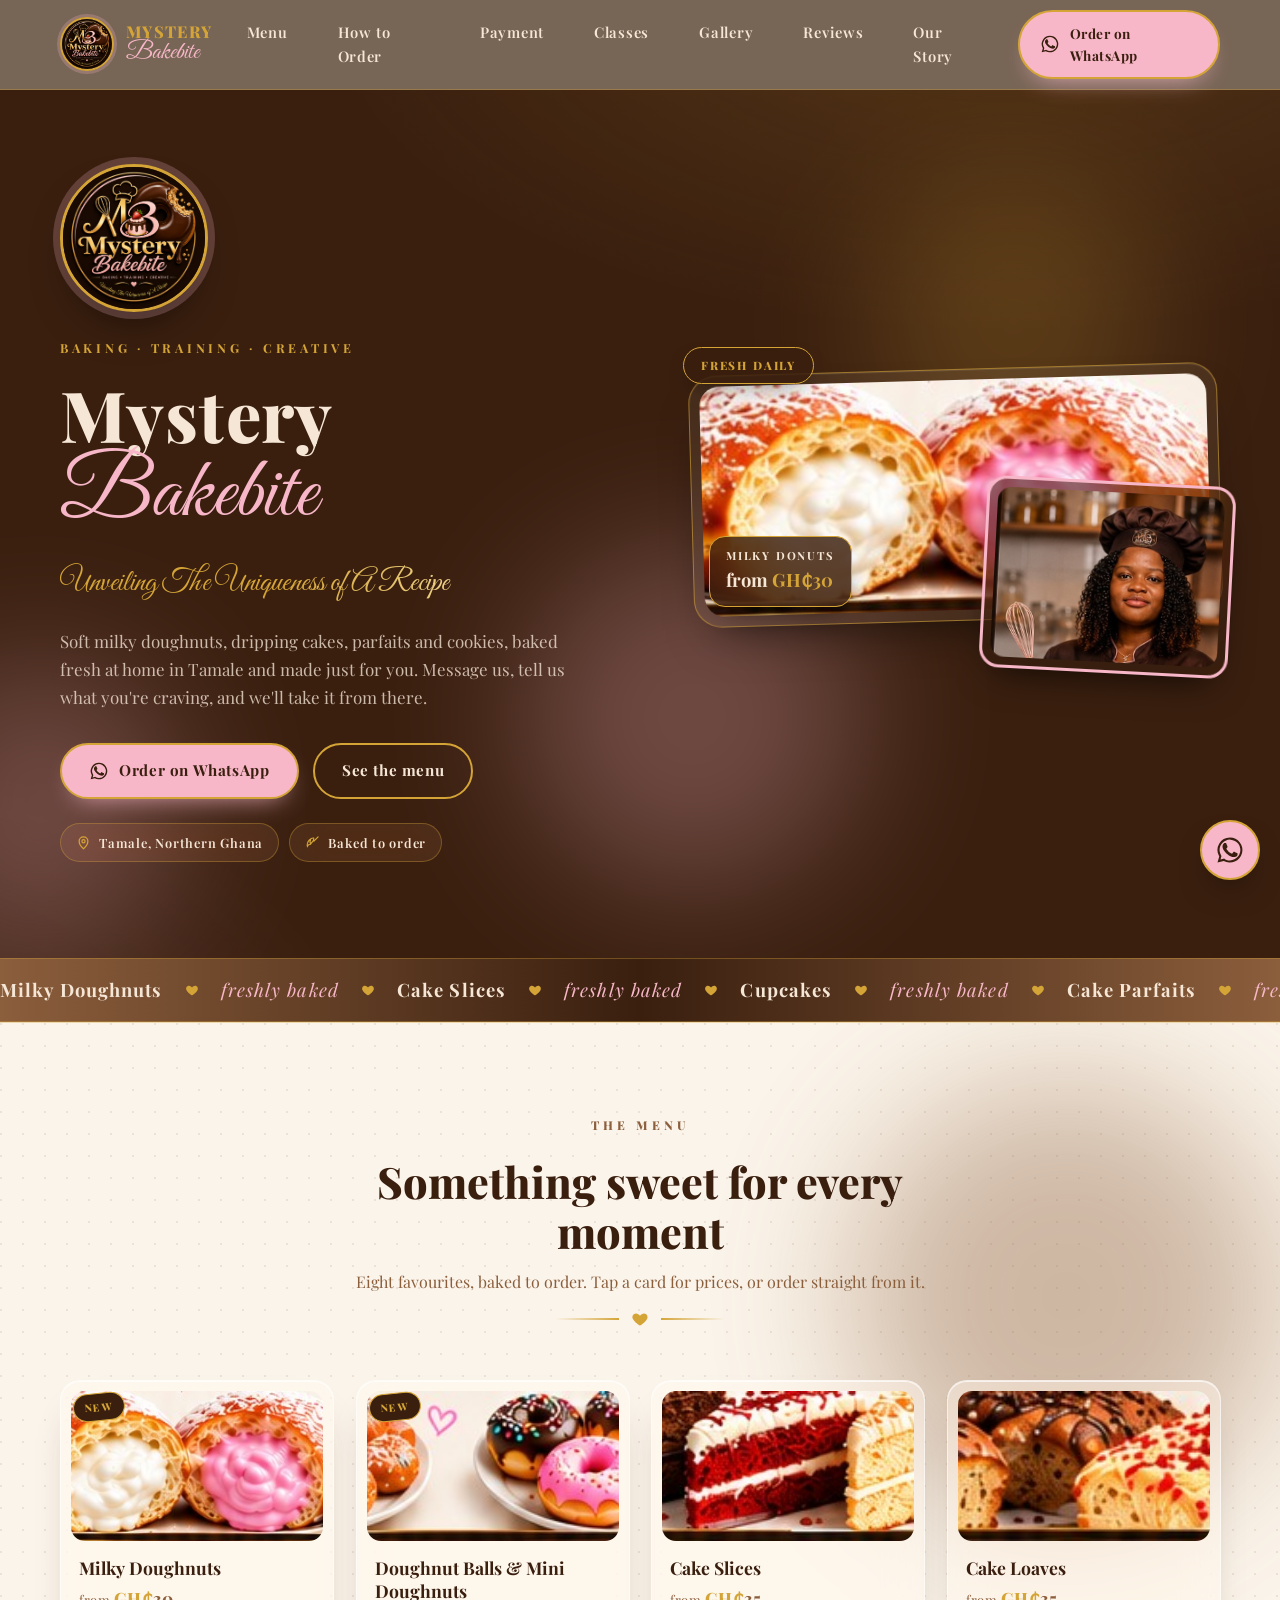
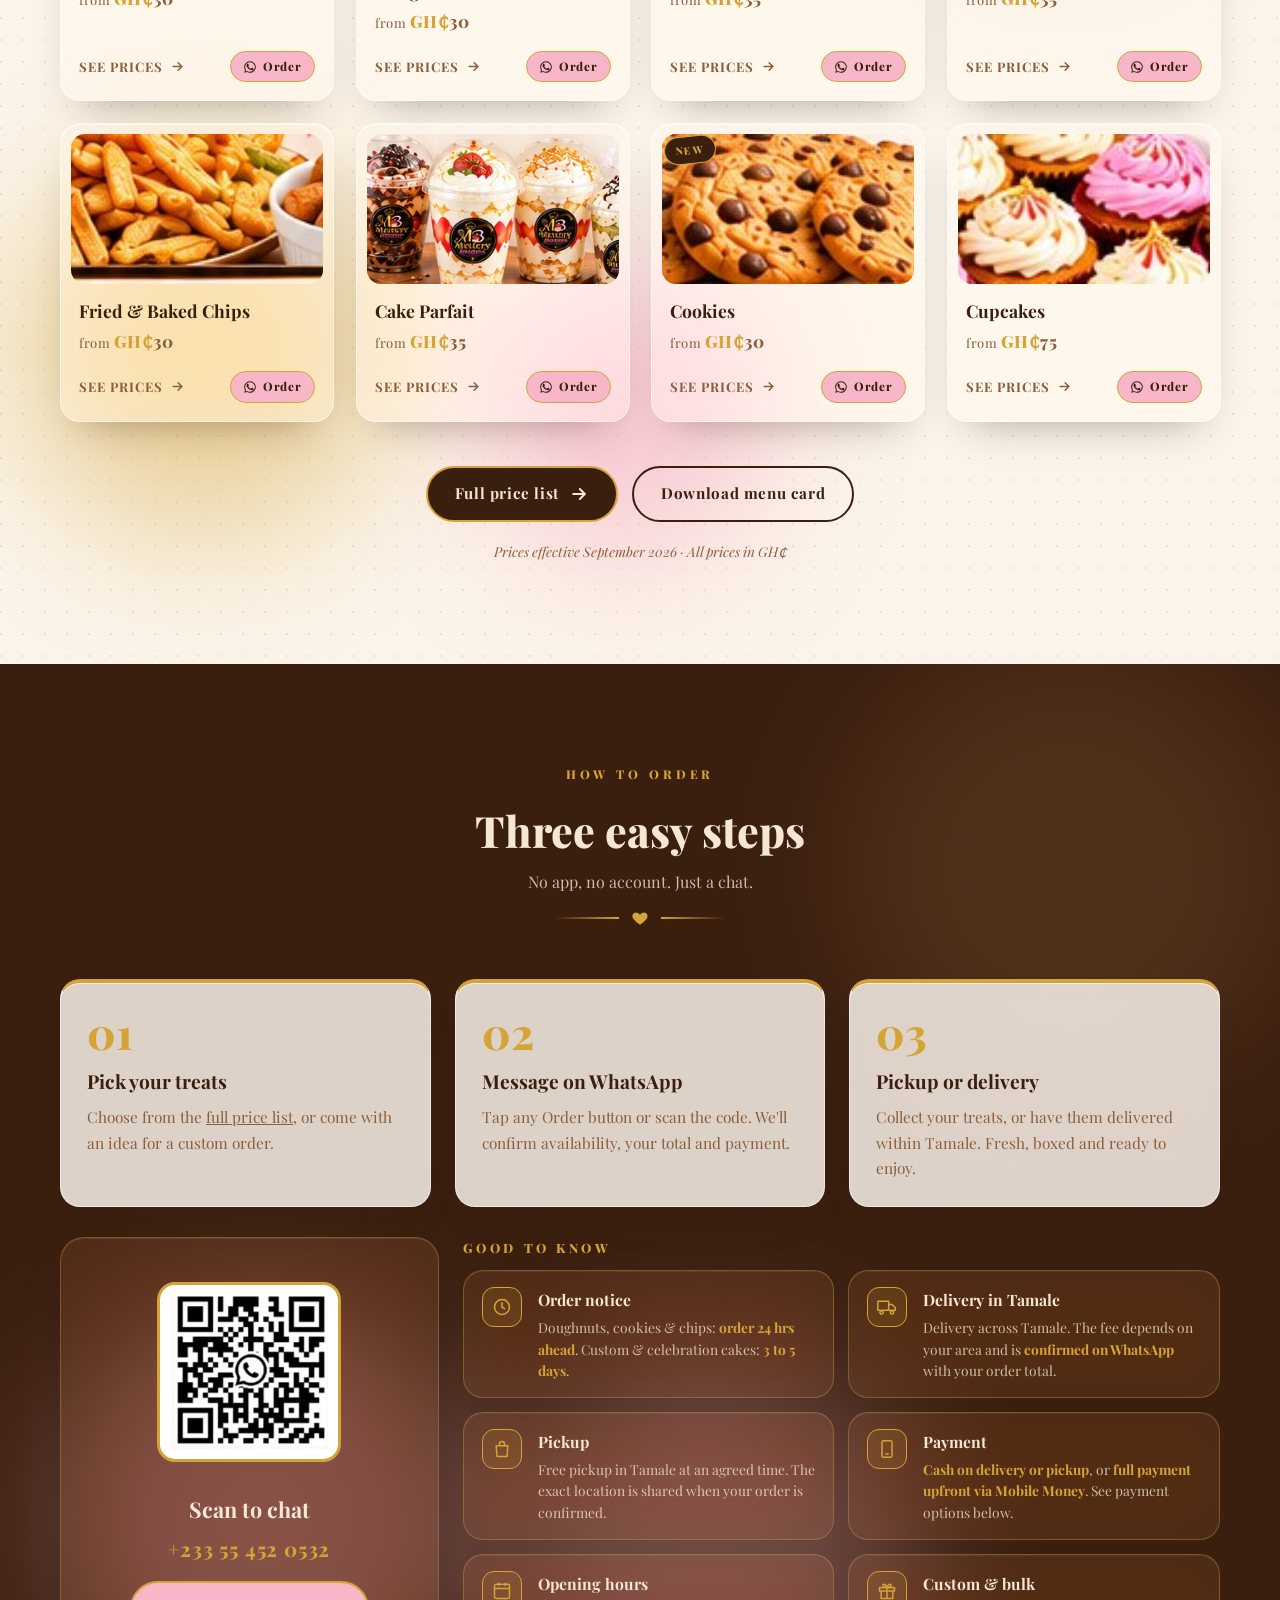
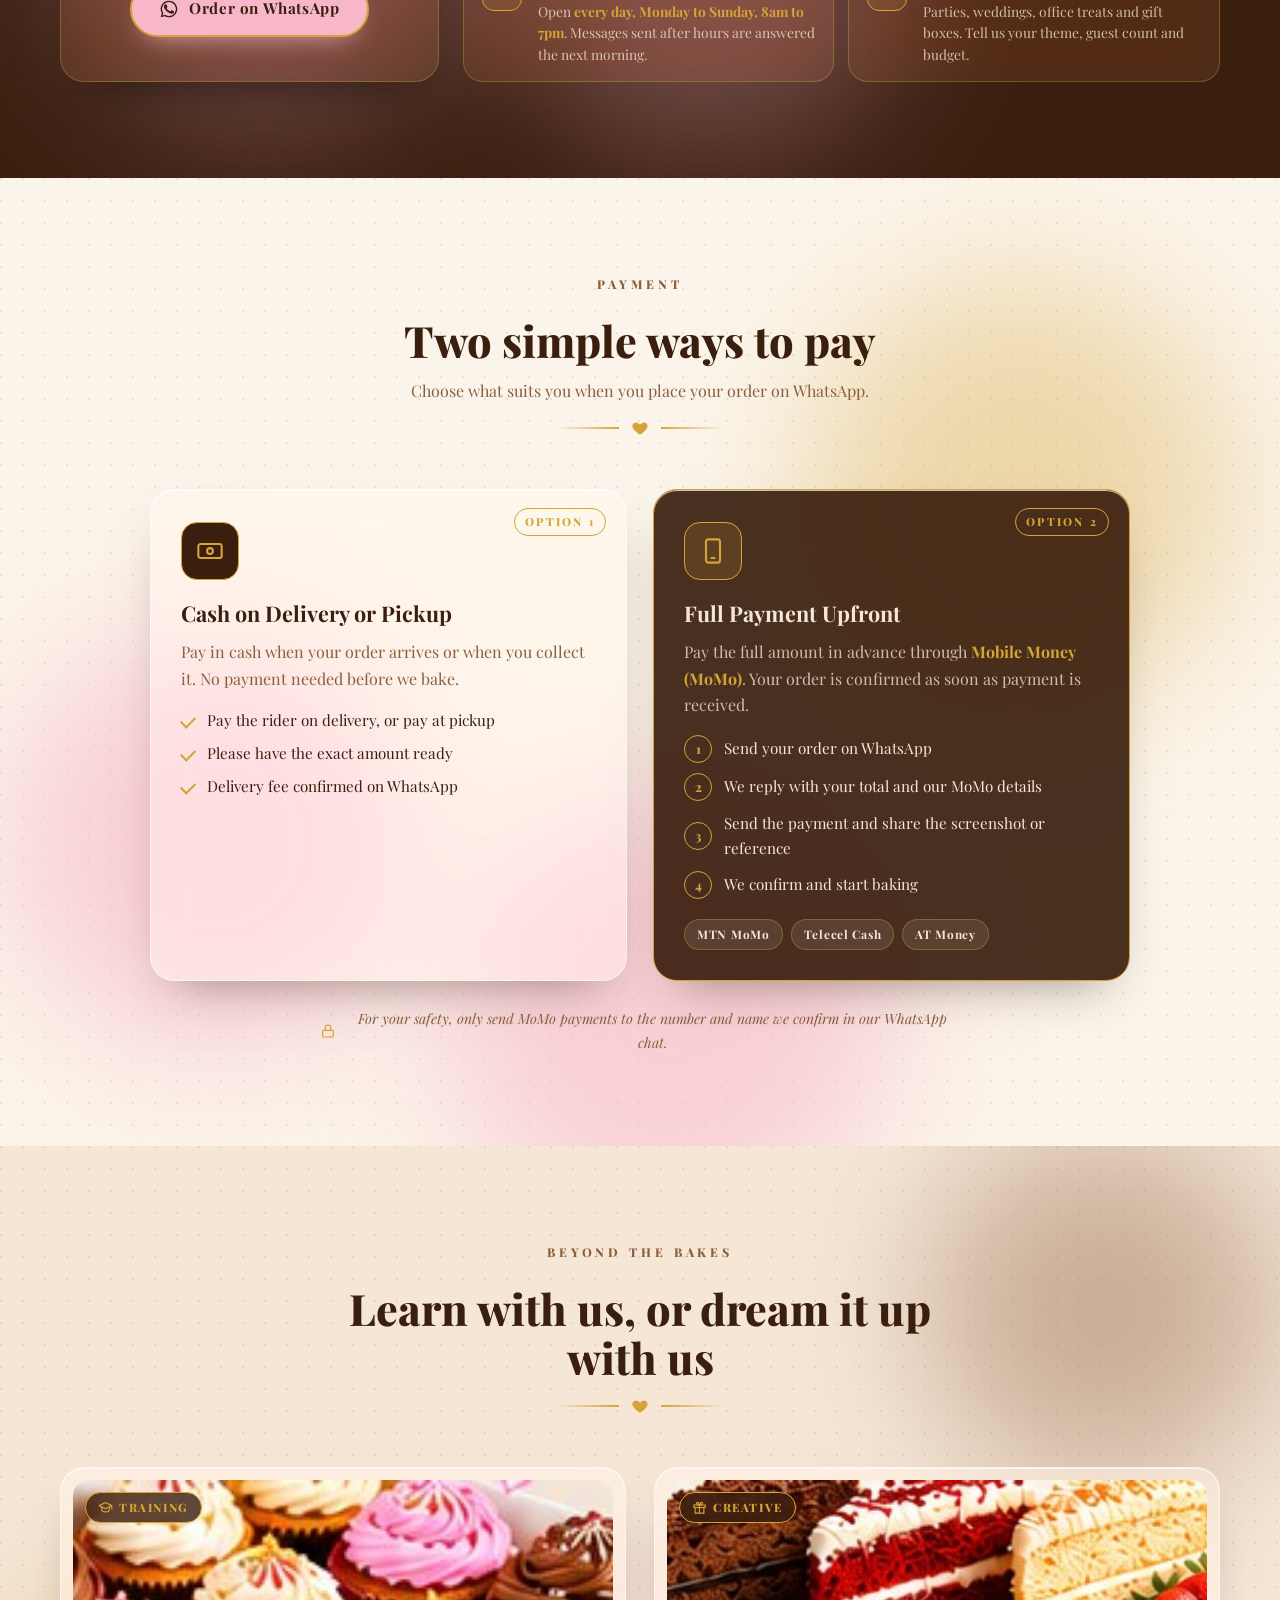
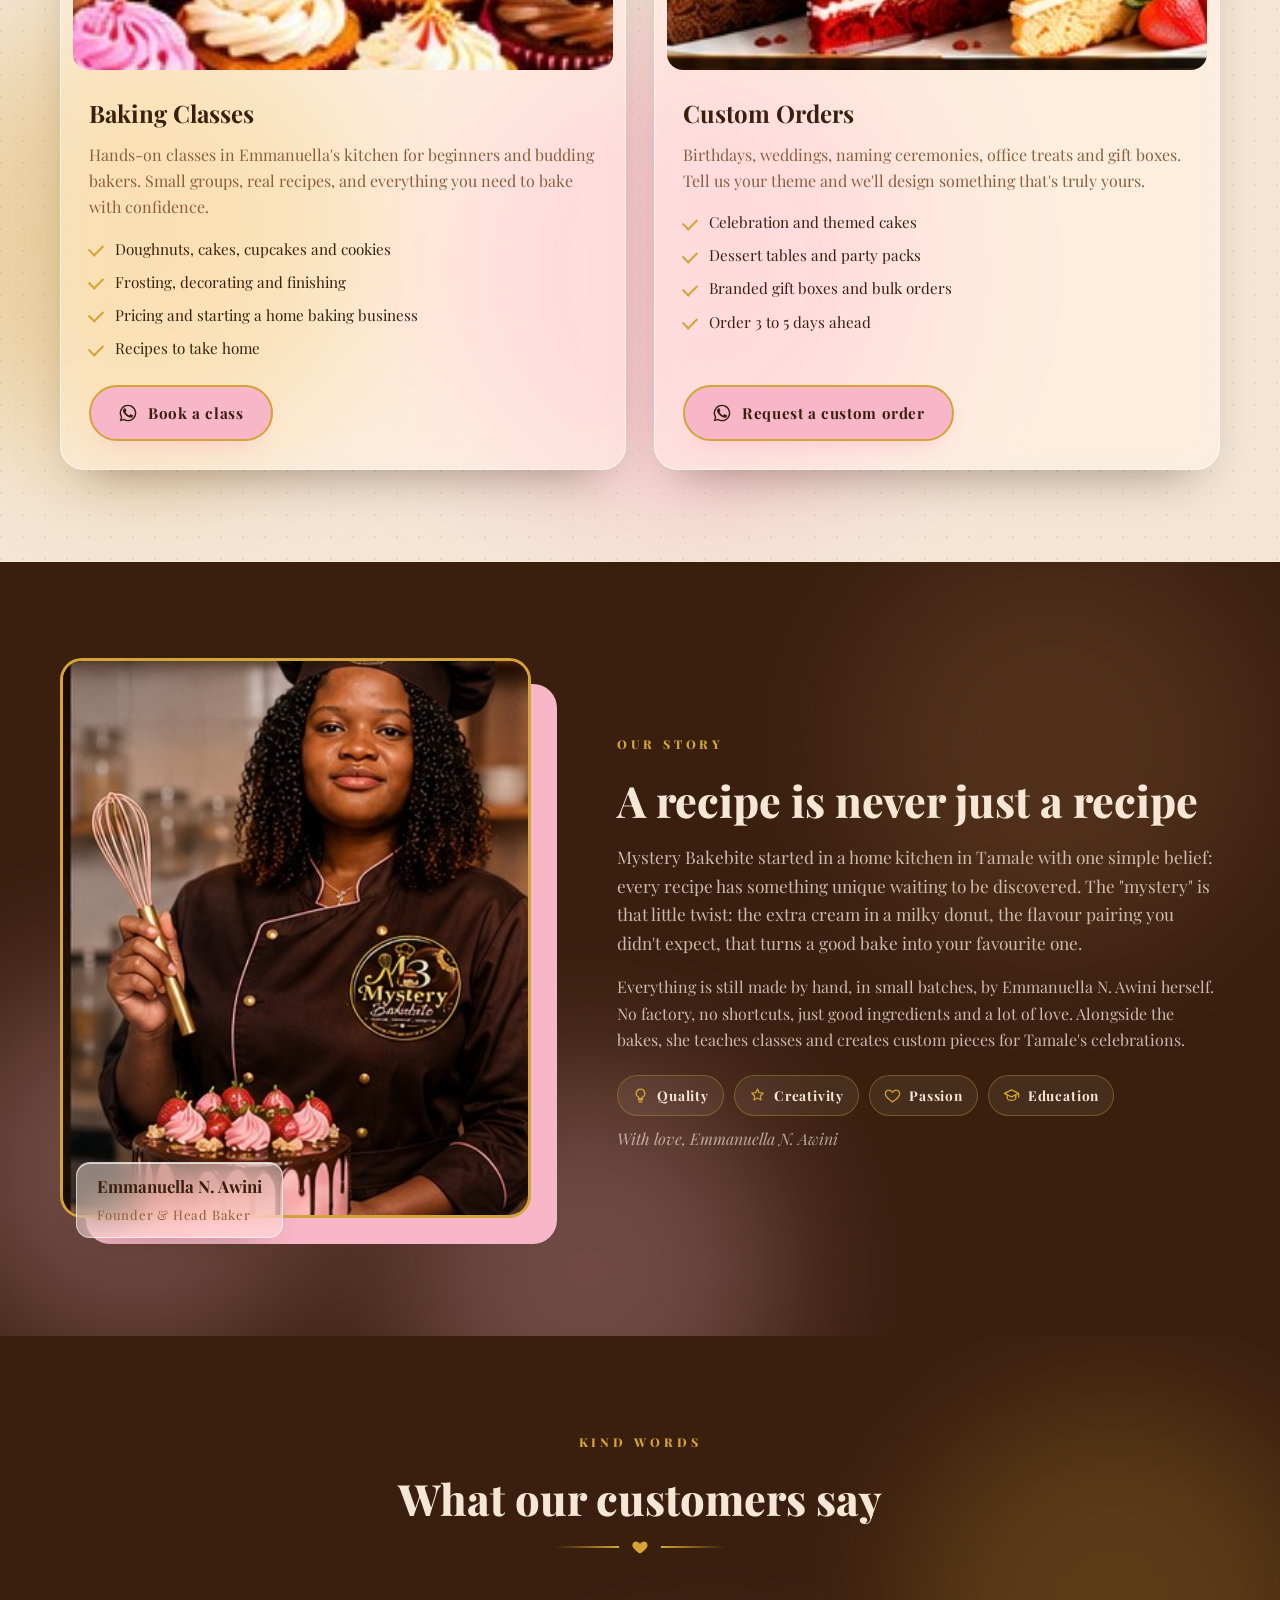
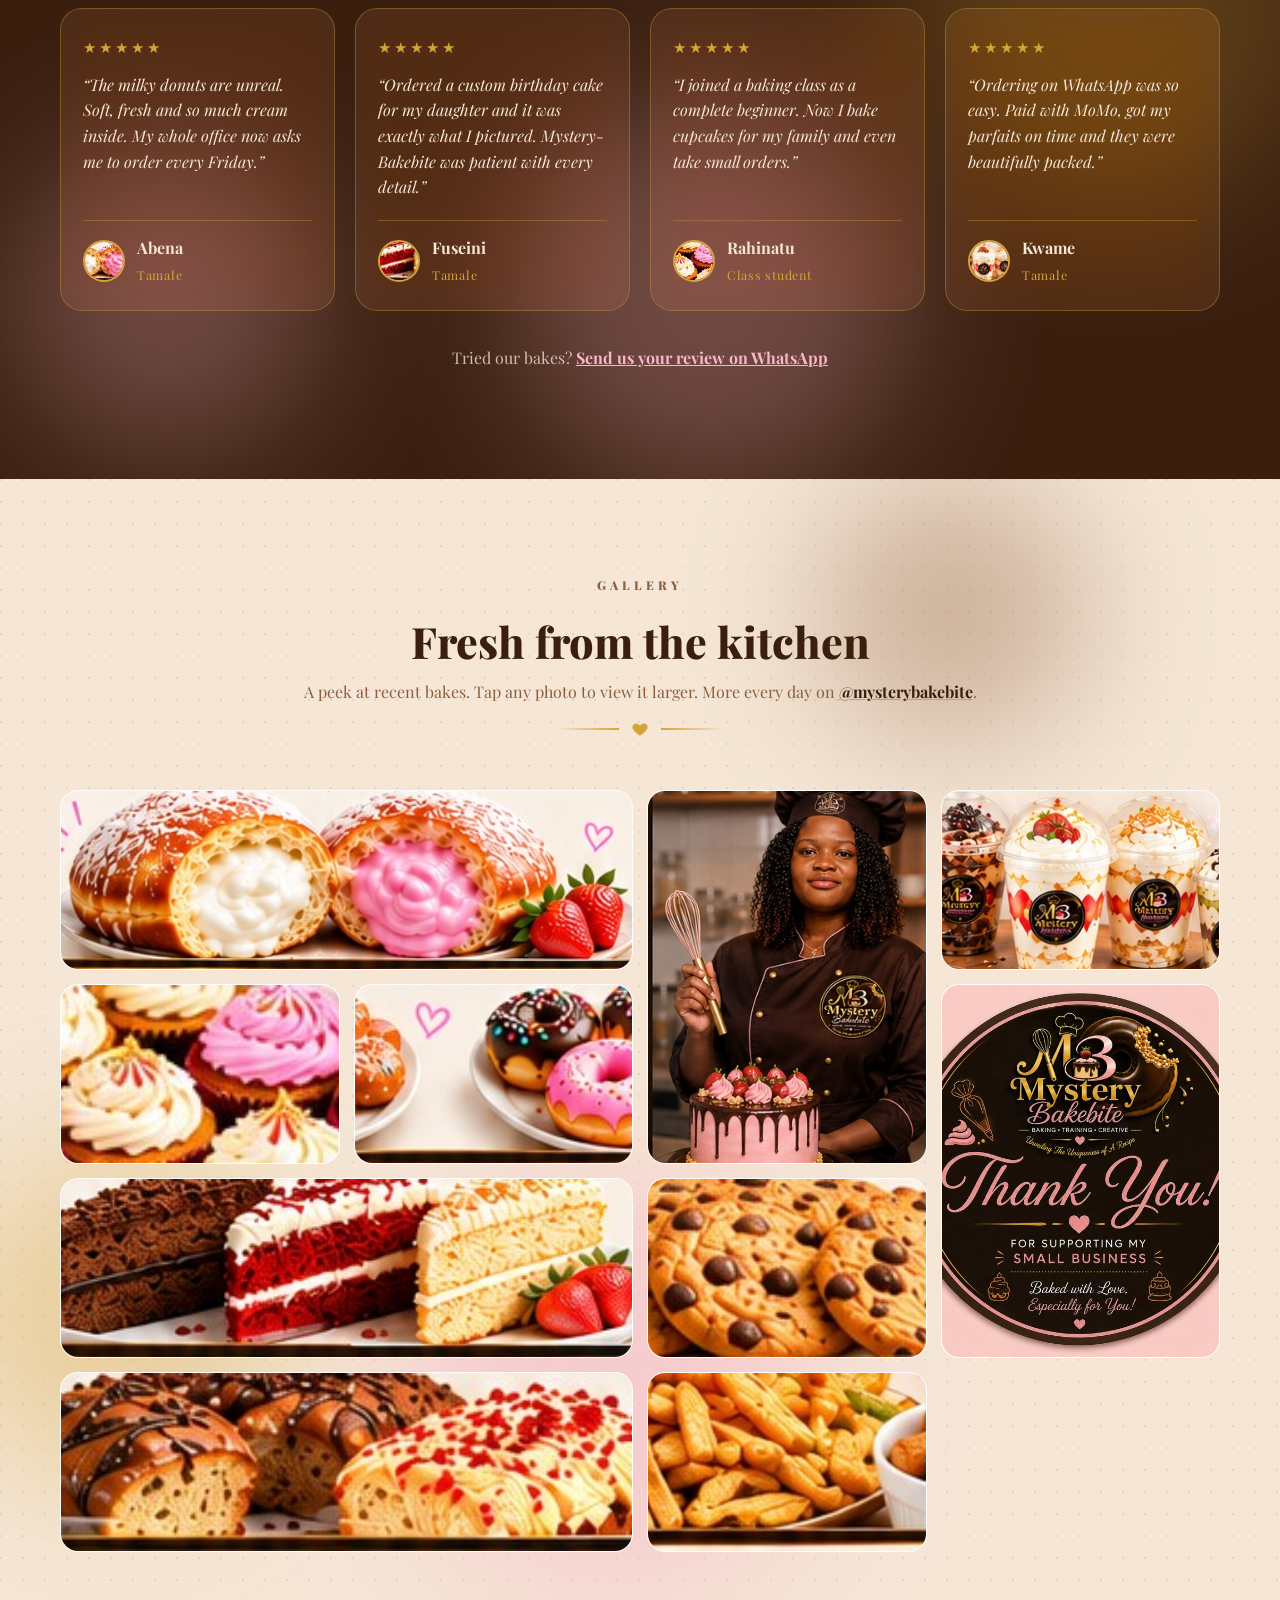
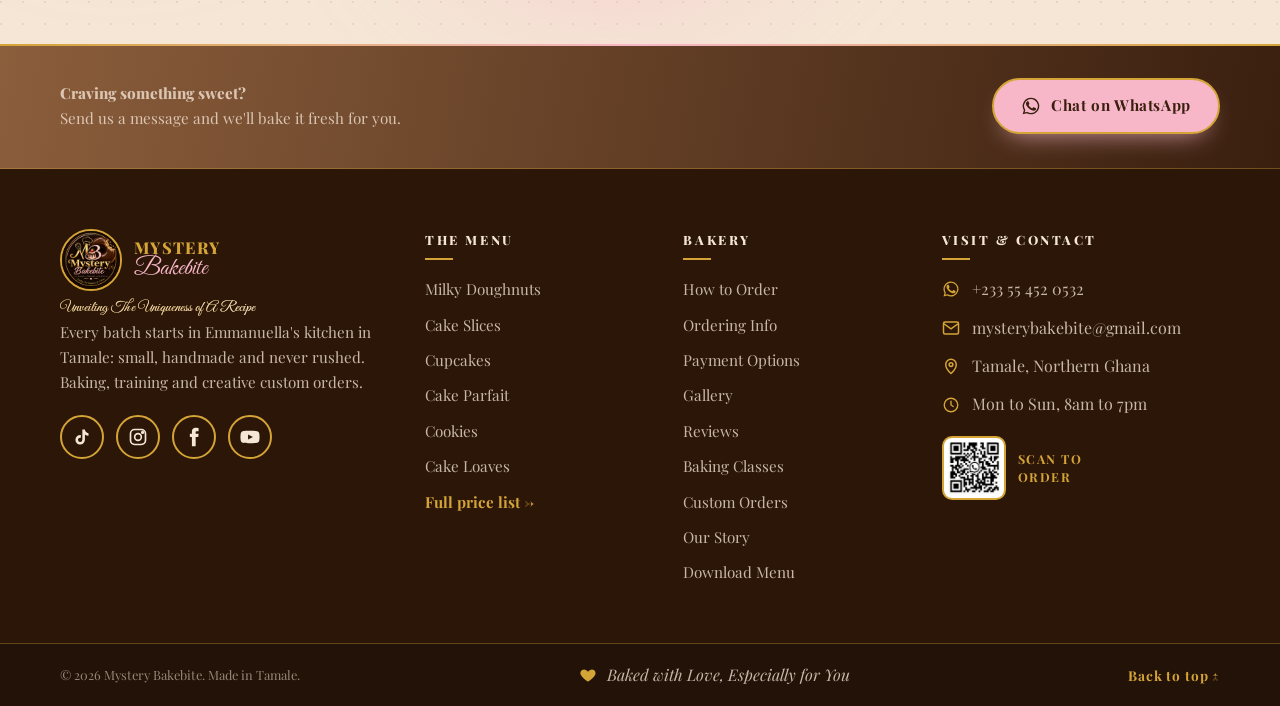
==== index.html @ d77b8997 "Add files via upload" ====
<!doctype html>
<html lang="en">
  <head>
    <meta charset="utf-8" />
    <meta name="viewport" content="width=device-width,initial-scale=1" />
    <title>Mystery Bakebite | Home Bakery in Tamale, Northern Ghana</title>
    <meta
      name="description"
      content="Milky doughnuts, cakes, cupcakes, cookies, baking classes and custom orders from Mystery Bakebite in Tamale. Order on WhatsApp."
    />
    <link rel="icon" href="assets/logo.jpg" />
    <link rel="preconnect" href="https://fonts.googleapis.com" />
    <link rel="preconnect" href="https://fonts.gstatic.com" crossorigin />
    <link
      href="https://fonts.googleapis.com/css2?family=Great+Vibes&family=Playfair+Display:ital,wght@0,400;0,600;0,700;0,800;1,400&display=swap"
      rel="stylesheet"
    />
    <link rel="stylesheet" href="css/style.css" />
  </head>
  <body id="top">
    <header class="site-header">
      <div class="wrap header-inner">
        <a class="brand" href="index.html"
          ><img
            class="brand-logo"
            src="assets/logo.jpg"
            alt="Mystery Bakebite logo"
          /><span class="brand-name"
            ><span class="brand-mystery">Mystery</span
            ><span class="brand-bakebite">Bakebite</span></span
          ></a
        >
        <nav class="main-nav" aria-label="Main">
          <a href="index.html#menu">Menu</a
          ><a href="index.html#order">How to Order</a
          ><a href="index.html#payment">Payment</a
          ><a href="index.html#classes">Classes</a
          ><a href="index.html#gallery">Gallery</a
          ><a href="index.html#reviews">Reviews</a
          ><a href="index.html#story">Our Story</a>
        </nav>
        <a
          class="btn btn-wa header-wa"
          href="https://wa.me/233554520532?text=Hello%20Mystery%20Bakebite%21%20I%27d%20like%20to%20place%20an%20order%20%F0%9F%8D%A9"
          target="_blank"
          rel="noopener"
          ><svg viewBox="0 0 24 24" fill="currentColor">
            <path
              d="M17.5 14.4c-.3-.1-1.8-.9-2-1-.3-.1-.5-.1-.7.1-.2.3-.8 1-.9 1.2-.2.2-.3.2-.6.1-.3-.1-1.3-.5-2.4-1.5-.9-.8-1.5-1.8-1.7-2.1-.2-.3 0-.5.1-.6l.4-.5c.1-.2.2-.3.3-.5.1-.2 0-.4 0-.5l-.9-2.2c-.2-.6-.5-.5-.7-.5h-.6c-.2 0-.5.1-.8.4-.3.3-1 1-1 2.5s1.1 2.9 1.2 3.1c.1.2 2.1 3.2 5.1 4.5.7.3 1.3.5 1.7.6.7.2 1.4.2 1.9.1.6-.1 1.8-.7 2-1.4.2-.7.2-1.3.2-1.4-.1-.2-.3-.3-.6-.4zM12 2a10 10 0 0 0-8.6 15.1L2 22l5-1.3A10 10 0 1 0 12 2zm0 18.3c-1.5 0-3-.4-4.3-1.2l-.3-.2-3 .8.8-2.9-.2-.3A8.3 8.3 0 1 1 12 20.3z"
            /></svg
          ><span class="wa-label">Order on WhatsApp</span></a
        >
        <button class="nav-toggle" aria-label="Menu" aria-expanded="false">
          <span></span><span></span><span></span>
        </button>
      </div>
    </header>
    <main>
      <section class="hero">
        <div class="wrap hero-grid">
          <div>
            <img
              class="hero-logo"
              src="assets/logo.jpg"
              alt="Mystery Bakebite circular logo"
            />
            <p class="hero-kicker">Baking · Training · Creative</p>
            <h1 class="hero-title">
              <span class="t-m">Mystery</span><span class="t-b">Bakebite</span>
            </h1>
            <p class="hero-tagline">Unveiling The Uniqueness of A Recipe</p>
            <p class="hero-lede">
              Soft milky doughnuts, dripping cakes, parfaits and cookies, baked
              fresh at home in Tamale and made just for you. Message us, tell us
              what you're craving, and we'll take it from there.
            </p>
            <div class="hero-ctas">
              <a
                class="btn btn-wa"
                href="https://wa.me/233554520532?text=Hello%20Mystery%20Bakebite%21%20I%27d%20like%20to%20place%20an%20order%20%F0%9F%8D%A9"
                target="_blank"
                rel="noopener"
                ><svg viewBox="0 0 24 24" fill="currentColor">
                  <path
                    d="M17.5 14.4c-.3-.1-1.8-.9-2-1-.3-.1-.5-.1-.7.1-.2.3-.8 1-.9 1.2-.2.2-.3.2-.6.1-.3-.1-1.3-.5-2.4-1.5-.9-.8-1.5-1.8-1.7-2.1-.2-.3 0-.5.1-.6l.4-.5c.1-.2.2-.3.3-.5.1-.2 0-.4 0-.5l-.9-2.2c-.2-.6-.5-.5-.7-.5h-.6c-.2 0-.5.1-.8.4-.3.3-1 1-1 2.5s1.1 2.9 1.2 3.1c.1.2 2.1 3.2 5.1 4.5.7.3 1.3.5 1.7.6.7.2 1.4.2 1.9.1.6-.1 1.8-.7 2-1.4.2-.7.2-1.3.2-1.4-.1-.2-.3-.3-.6-.4zM12 2a10 10 0 0 0-8.6 15.1L2 22l5-1.3A10 10 0 1 0 12 2zm0 18.3c-1.5 0-3-.4-4.3-1.2l-.3-.2-3 .8.8-2.9-.2-.3A8.3 8.3 0 1 1 12 20.3z"
                  />
                </svg>
                Order on WhatsApp</a
              ><a class="btn btn-ghost" href="#menu">See the menu</a>
            </div>
            <div class="hero-chips">
              <span class="chip"
                ><svg
                  viewBox="0 0 24 24"
                  fill="none"
                  stroke="currentColor"
                  stroke-width="2"
                >
                  <path d="M12 22s7-6.2 7-12a7 7 0 0 0-14 0c0 5.8 7 12 7 12z" />
                  <circle cx="12" cy="10" r="2.5" />
                </svg>
                Tamale, Northern Ghana</span
              ><span class="chip"
                ><svg
                  viewBox="0 0 24 24"
                  fill="none"
                  stroke="currentColor"
                  stroke-width="1.8"
                  stroke-linecap="round"
                >
                  <path
                    d="M14 10 21 3M4.5 19.5c-2-2-1.2-7.8 2.5-11.5s7-3 7-3 .7 3.3-3 7-9.5 4.5-6.5 7.5zM9 7c-1 2-1.3 5 0 8"
                  />
                </svg>
                Baked to order</span
              >
            </div>
          </div>
          <div class="hero-art">
            <span class="hero-badge">Fresh daily</span>
            <div class="glass-tag">
              <small>Milky donuts</small><b>from <span>GH₵30</span></b>
            </div>
            <div class="hero-frame">
              <img
                src="assets/milky.jpg"
                alt="Milky donuts cut open showing vanilla and strawberry cream filling"
              />
            </div>
            <div class="hero-frame2">
              <img
                src="assets/founder.jpg"
                alt="Emmanuella N. Awini with a pink chocolate-drip cake"
                style="object-position: top"
              />
            </div>
          </div>
        </div>
      </section>
      <div class="marquee" aria-hidden="true">
        <div class="marquee-track">
          <span
            >Milky Doughnuts
            <svg viewBox="0 0 24 24" fill="currentColor">
              <path
                d="M12 21s-7.5-4.6-9.6-9.2C.9 8.4 3 4.5 6.7 4.5c2.1 0 3.6 1.2 5.3 3.1 1.7-1.9 3.2-3.1 5.3-3.1 3.7 0 5.8 3.9 4.3 7.3C19.5 16.4 12 21 12 21z"
              />
            </svg>
            <em>freshly baked</em>
            <svg viewBox="0 0 24 24" fill="currentColor">
              <path
                d="M12 21s-7.5-4.6-9.6-9.2C.9 8.4 3 4.5 6.7 4.5c2.1 0 3.6 1.2 5.3 3.1 1.7-1.9 3.2-3.1 5.3-3.1 3.7 0 5.8 3.9 4.3 7.3C19.5 16.4 12 21 12 21z"
              /></svg></span
          ><span
            >Cake Slices
            <svg viewBox="0 0 24 24" fill="currentColor">
              <path
                d="M12 21s-7.5-4.6-9.6-9.2C.9 8.4 3 4.5 6.7 4.5c2.1 0 3.6 1.2 5.3 3.1 1.7-1.9 3.2-3.1 5.3-3.1 3.7 0 5.8 3.9 4.3 7.3C19.5 16.4 12 21 12 21z"
              />
            </svg>
            <em>freshly baked</em>
            <svg viewBox="0 0 24 24" fill="currentColor">
              <path
                d="M12 21s-7.5-4.6-9.6-9.2C.9 8.4 3 4.5 6.7 4.5c2.1 0 3.6 1.2 5.3 3.1 1.7-1.9 3.2-3.1 5.3-3.1 3.7 0 5.8 3.9 4.3 7.3C19.5 16.4 12 21 12 21z"
              /></svg></span
          ><span
            >Cupcakes
            <svg viewBox="0 0 24 24" fill="currentColor">
              <path
                d="M12 21s-7.5-4.6-9.6-9.2C.9 8.4 3 4.5 6.7 4.5c2.1 0 3.6 1.2 5.3 3.1 1.7-1.9 3.2-3.1 5.3-3.1 3.7 0 5.8 3.9 4.3 7.3C19.5 16.4 12 21 12 21z"
              />
            </svg>
            <em>freshly baked</em>
            <svg viewBox="0 0 24 24" fill="currentColor">
              <path
                d="M12 21s-7.5-4.6-9.6-9.2C.9 8.4 3 4.5 6.7 4.5c2.1 0 3.6 1.2 5.3 3.1 1.7-1.9 3.2-3.1 5.3-3.1 3.7 0 5.8 3.9 4.3 7.3C19.5 16.4 12 21 12 21z"
              /></svg></span
          ><span
            >Cake Parfaits
            <svg viewBox="0 0 24 24" fill="currentColor">
              <path
                d="M12 21s-7.5-4.6-9.6-9.2C.9 8.4 3 4.5 6.7 4.5c2.1 0 3.6 1.2 5.3 3.1 1.7-1.9 3.2-3.1 5.3-3.1 3.7 0 5.8 3.9 4.3 7.3C19.5 16.4 12 21 12 21z"
              />
            </svg>
            <em>freshly baked</em>
            <svg viewBox="0 0 24 24" fill="currentColor">
              <path
                d="M12 21s-7.5-4.6-9.6-9.2C.9 8.4 3 4.5 6.7 4.5c2.1 0 3.6 1.2 5.3 3.1 1.7-1.9 3.2-3.1 5.3-3.1 3.7 0 5.8 3.9 4.3 7.3C19.5 16.4 12 21 12 21z"
              /></svg></span
          ><span
            >Donut Balls
            <svg viewBox="0 0 24 24" fill="currentColor">
              <path
                d="M12 21s-7.5-4.6-9.6-9.2C.9 8.4 3 4.5 6.7 4.5c2.1 0 3.6 1.2 5.3 3.1 1.7-1.9 3.2-3.1 5.3-3.1 3.7 0 5.8 3.9 4.3 7.3C19.5 16.4 12 21 12 21z"
              />
            </svg>
            <em>freshly baked</em>
            <svg viewBox="0 0 24 24" fill="currentColor">
              <path
                d="M12 21s-7.5-4.6-9.6-9.2C.9 8.4 3 4.5 6.7 4.5c2.1 0 3.6 1.2 5.3 3.1 1.7-1.9 3.2-3.1 5.3-3.1 3.7 0 5.8 3.9 4.3 7.3C19.5 16.4 12 21 12 21z"
              /></svg></span
          ><span
            >Cookies
            <svg viewBox="0 0 24 24" fill="currentColor">
              <path
                d="M12 21s-7.5-4.6-9.6-9.2C.9 8.4 3 4.5 6.7 4.5c2.1 0 3.6 1.2 5.3 3.1 1.7-1.9 3.2-3.1 5.3-3.1 3.7 0 5.8 3.9 4.3 7.3C19.5 16.4 12 21 12 21z"
              />
            </svg>
            <em>freshly baked</em>
            <svg viewBox="0 0 24 24" fill="currentColor">
              <path
                d="M12 21s-7.5-4.6-9.6-9.2C.9 8.4 3 4.5 6.7 4.5c2.1 0 3.6 1.2 5.3 3.1 1.7-1.9 3.2-3.1 5.3-3.1 3.7 0 5.8 3.9 4.3 7.3C19.5 16.4 12 21 12 21z"
              /></svg></span
          ><span
            >Cake Loaves
            <svg viewBox="0 0 24 24" fill="currentColor">
              <path
                d="M12 21s-7.5-4.6-9.6-9.2C.9 8.4 3 4.5 6.7 4.5c2.1 0 3.6 1.2 5.3 3.1 1.7-1.9 3.2-3.1 5.3-3.1 3.7 0 5.8 3.9 4.3 7.3C19.5 16.4 12 21 12 21z"
              />
            </svg>
            <em>freshly baked</em>
            <svg viewBox="0 0 24 24" fill="currentColor">
              <path
                d="M12 21s-7.5-4.6-9.6-9.2C.9 8.4 3 4.5 6.7 4.5c2.1 0 3.6 1.2 5.3 3.1 1.7-1.9 3.2-3.1 5.3-3.1 3.7 0 5.8 3.9 4.3 7.3C19.5 16.4 12 21 12 21z"
              /></svg></span
          ><span
            >Baking Classes
            <svg viewBox="0 0 24 24" fill="currentColor">
              <path
                d="M12 21s-7.5-4.6-9.6-9.2C.9 8.4 3 4.5 6.7 4.5c2.1 0 3.6 1.2 5.3 3.1 1.7-1.9 3.2-3.1 5.3-3.1 3.7 0 5.8 3.9 4.3 7.3C19.5 16.4 12 21 12 21z"
              />
            </svg>
            <em>freshly baked</em>
            <svg viewBox="0 0 24 24" fill="currentColor">
              <path
                d="M12 21s-7.5-4.6-9.6-9.2C.9 8.4 3 4.5 6.7 4.5c2.1 0 3.6 1.2 5.3 3.1 1.7-1.9 3.2-3.1 5.3-3.1 3.7 0 5.8 3.9 4.3 7.3C19.5 16.4 12 21 12 21z"
              /></svg></span
          ><span
            >Custom Orders
            <svg viewBox="0 0 24 24" fill="currentColor">
              <path
                d="M12 21s-7.5-4.6-9.6-9.2C.9 8.4 3 4.5 6.7 4.5c2.1 0 3.6 1.2 5.3 3.1 1.7-1.9 3.2-3.1 5.3-3.1 3.7 0 5.8 3.9 4.3 7.3C19.5 16.4 12 21 12 21z"
              />
            </svg>
            <em>freshly baked</em>
            <svg viewBox="0 0 24 24" fill="currentColor">
              <path
                d="M12 21s-7.5-4.6-9.6-9.2C.9 8.4 3 4.5 6.7 4.5c2.1 0 3.6 1.2 5.3 3.1 1.7-1.9 3.2-3.1 5.3-3.1 3.7 0 5.8 3.9 4.3 7.3C19.5 16.4 12 21 12 21z"
              /></svg></span
          ><span
            >Milky Doughnuts
            <svg viewBox="0 0 24 24" fill="currentColor">
              <path
                d="M12 21s-7.5-4.6-9.6-9.2C.9 8.4 3 4.5 6.7 4.5c2.1 0 3.6 1.2 5.3 3.1 1.7-1.9 3.2-3.1 5.3-3.1 3.7 0 5.8 3.9 4.3 7.3C19.5 16.4 12 21 12 21z"
              />
            </svg>
            <em>freshly baked</em>
            <svg viewBox="0 0 24 24" fill="currentColor">
              <path
                d="M12 21s-7.5-4.6-9.6-9.2C.9 8.4 3 4.5 6.7 4.5c2.1 0 3.6 1.2 5.3 3.1 1.7-1.9 3.2-3.1 5.3-3.1 3.7 0 5.8 3.9 4.3 7.3C19.5 16.4 12 21 12 21z"
              /></svg></span
          ><span
            >Cake Slices
            <svg viewBox="0 0 24 24" fill="currentColor">
              <path
                d="M12 21s-7.5-4.6-9.6-9.2C.9 8.4 3 4.5 6.7 4.5c2.1 0 3.6 1.2 5.3 3.1 1.7-1.9 3.2-3.1 5.3-3.1 3.7 0 5.8 3.9 4.3 7.3C19.5 16.4 12 21 12 21z"
              />
            </svg>
            <em>freshly baked</em>
            <svg viewBox="0 0 24 24" fill="currentColor">
              <path
                d="M12 21s-7.5-4.6-9.6-9.2C.9 8.4 3 4.5 6.7 4.5c2.1 0 3.6 1.2 5.3 3.1 1.7-1.9 3.2-3.1 5.3-3.1 3.7 0 5.8 3.9 4.3 7.3C19.5 16.4 12 21 12 21z"
              /></svg></span
          ><span
            >Cupcakes
            <svg viewBox="0 0 24 24" fill="currentColor">
              <path
                d="M12 21s-7.5-4.6-9.6-9.2C.9 8.4 3 4.5 6.7 4.5c2.1 0 3.6 1.2 5.3 3.1 1.7-1.9 3.2-3.1 5.3-3.1 3.7 0 5.8 3.9 4.3 7.3C19.5 16.4 12 21 12 21z"
              />
            </svg>
            <em>freshly baked</em>
            <svg viewBox="0 0 24 24" fill="currentColor">
              <path
                d="M12 21s-7.5-4.6-9.6-9.2C.9 8.4 3 4.5 6.7 4.5c2.1 0 3.6 1.2 5.3 3.1 1.7-1.9 3.2-3.1 5.3-3.1 3.7 0 5.8 3.9 4.3 7.3C19.5 16.4 12 21 12 21z"
              /></svg></span
          ><span
            >Cake Parfaits
            <svg viewBox="0 0 24 24" fill="currentColor">
              <path
                d="M12 21s-7.5-4.6-9.6-9.2C.9 8.4 3 4.5 6.7 4.5c2.1 0 3.6 1.2 5.3 3.1 1.7-1.9 3.2-3.1 5.3-3.1 3.7 0 5.8 3.9 4.3 7.3C19.5 16.4 12 21 12 21z"
              />
            </svg>
            <em>freshly baked</em>
            <svg viewBox="0 0 24 24" fill="currentColor">
              <path
                d="M12 21s-7.5-4.6-9.6-9.2C.9 8.4 3 4.5 6.7 4.5c2.1 0 3.6 1.2 5.3 3.1 1.7-1.9 3.2-3.1 5.3-3.1 3.7 0 5.8 3.9 4.3 7.3C19.5 16.4 12 21 12 21z"
              /></svg></span
          ><span
            >Donut Balls
            <svg viewBox="0 0 24 24" fill="currentColor">
              <path
                d="M12 21s-7.5-4.6-9.6-9.2C.9 8.4 3 4.5 6.7 4.5c2.1 0 3.6 1.2 5.3 3.1 1.7-1.9 3.2-3.1 5.3-3.1 3.7 0 5.8 3.9 4.3 7.3C19.5 16.4 12 21 12 21z"
              />
            </svg>
            <em>freshly baked</em>
            <svg viewBox="0 0 24 24" fill="currentColor">
              <path
                d="M12 21s-7.5-4.6-9.6-9.2C.9 8.4 3 4.5 6.7 4.5c2.1 0 3.6 1.2 5.3 3.1 1.7-1.9 3.2-3.1 5.3-3.1 3.7 0 5.8 3.9 4.3 7.3C19.5 16.4 12 21 12 21z"
              /></svg></span
          ><span
            >Cookies
            <svg viewBox="0 0 24 24" fill="currentColor">
              <path
                d="M12 21s-7.5-4.6-9.6-9.2C.9 8.4 3 4.5 6.7 4.5c2.1 0 3.6 1.2 5.3 3.1 1.7-1.9 3.2-3.1 5.3-3.1 3.7 0 5.8 3.9 4.3 7.3C19.5 16.4 12 21 12 21z"
              />
            </svg>
            <em>freshly baked</em>
            <svg viewBox="0 0 24 24" fill="currentColor">
              <path
                d="M12 21s-7.5-4.6-9.6-9.2C.9 8.4 3 4.5 6.7 4.5c2.1 0 3.6 1.2 5.3 3.1 1.7-1.9 3.2-3.1 5.3-3.1 3.7 0 5.8 3.9 4.3 7.3C19.5 16.4 12 21 12 21z"
              /></svg></span
          ><span
            >Cake Loaves
            <svg viewBox="0 0 24 24" fill="currentColor">
              <path
                d="M12 21s-7.5-4.6-9.6-9.2C.9 8.4 3 4.5 6.7 4.5c2.1 0 3.6 1.2 5.3 3.1 1.7-1.9 3.2-3.1 5.3-3.1 3.7 0 5.8 3.9 4.3 7.3C19.5 16.4 12 21 12 21z"
              />
            </svg>
            <em>freshly baked</em>
            <svg viewBox="0 0 24 24" fill="currentColor">
              <path
                d="M12 21s-7.5-4.6-9.6-9.2C.9 8.4 3 4.5 6.7 4.5c2.1 0 3.6 1.2 5.3 3.1 1.7-1.9 3.2-3.1 5.3-3.1 3.7 0 5.8 3.9 4.3 7.3C19.5 16.4 12 21 12 21z"
              /></svg></span
          ><span
            >Baking Classes
            <svg viewBox="0 0 24 24" fill="currentColor">
              <path
                d="M12 21s-7.5-4.6-9.6-9.2C.9 8.4 3 4.5 6.7 4.5c2.1 0 3.6 1.2 5.3 3.1 1.7-1.9 3.2-3.1 5.3-3.1 3.7 0 5.8 3.9 4.3 7.3C19.5 16.4 12 21 12 21z"
              />
            </svg>
            <em>freshly baked</em>
            <svg viewBox="0 0 24 24" fill="currentColor">
              <path
                d="M12 21s-7.5-4.6-9.6-9.2C.9 8.4 3 4.5 6.7 4.5c2.1 0 3.6 1.2 5.3 3.1 1.7-1.9 3.2-3.1 5.3-3.1 3.7 0 5.8 3.9 4.3 7.3C19.5 16.4 12 21 12 21z"
              /></svg></span
          ><span
            >Custom Orders
            <svg viewBox="0 0 24 24" fill="currentColor">
              <path
                d="M12 21s-7.5-4.6-9.6-9.2C.9 8.4 3 4.5 6.7 4.5c2.1 0 3.6 1.2 5.3 3.1 1.7-1.9 3.2-3.1 5.3-3.1 3.7 0 5.8 3.9 4.3 7.3C19.5 16.4 12 21 12 21z"
              />
            </svg>
            <em>freshly baked</em>
            <svg viewBox="0 0 24 24" fill="currentColor">
              <path
                d="M12 21s-7.5-4.6-9.6-9.2C.9 8.4 3 4.5 6.7 4.5c2.1 0 3.6 1.2 5.3 3.1 1.7-1.9 3.2-3.1 5.3-3.1 3.7 0 5.8 3.9 4.3 7.3C19.5 16.4 12 21 12 21z"
              /></svg
          ></span>
        </div>
      </div>

      <section class="menu-sec" id="menu">
        <div class="wrap">
          <div class="sec-head reveal">
            <span class="kicker">The menu</span>
            <h2 class="sec-title">Something sweet for every moment</h2>
            <p class="sec-sub">
              Eight favourites, baked to order. Tap a card for prices, or order
              straight from it.
            </p>
            <div class="divider">
              <svg viewBox="0 0 24 24" fill="currentColor">
                <path
                  d="M12 21s-7.5-4.6-9.6-9.2C.9 8.4 3 4.5 6.7 4.5c2.1 0 3.6 1.2 5.3 3.1 1.7-1.9 3.2-3.1 5.3-3.1 3.7 0 5.8 3.9 4.3 7.3C19.5 16.4 12 21 12 21z"
                />
              </svg>
            </div>
          </div>
          <div class="menu-grid">
            <div class="mcard reveal">
              <span class="badge-new">NEW</span
              ><a
                href="menu.html#milky"
                class="mcard-link"
                aria-label="Milky Doughnuts prices"
              ></a>
              <figure>
                <img
                  src="assets/milky.jpg"
                  alt="Milky Doughnuts"
                  loading="lazy"
                />
              </figure>
              <div class="mcard-body">
                <h3>Milky Doughnuts</h3>
                <span class="from"
                  >from
                  <span class="price"
                    ><span class="cedi">GH₵</span>30</span
                  ></span
                >
                <div class="mcard-actions">
                  <span class="more"
                    >See prices
                    <svg
                      viewBox="0 0 24 24"
                      fill="none"
                      stroke="currentColor"
                      stroke-width="2.4"
                      stroke-linecap="round"
                    >
                      <path d="M5 12h14M13 6l6 6-6 6" /></svg></span
                  ><a
                    class="order-btn"
                    href="https://wa.me/233554520532?text=Hello%20Mystery%20Bakebite%21%20%F0%9F%8D%A9%20I%27m%20interested%20in%20your%20Milky%20Doughnuts.%20Could%20you%20help%20me%20with%20an%20order%3F%0A%0ADate%20needed%3A%20%0APickup%20or%20delivery%3A%20"
                    target="_blank"
                    rel="noopener"
                    ><svg viewBox="0 0 24 24" fill="currentColor">
                      <path
                        d="M17.5 14.4c-.3-.1-1.8-.9-2-1-.3-.1-.5-.1-.7.1-.2.3-.8 1-.9 1.2-.2.2-.3.2-.6.1-.3-.1-1.3-.5-2.4-1.5-.9-.8-1.5-1.8-1.7-2.1-.2-.3 0-.5.1-.6l.4-.5c.1-.2.2-.3.3-.5.1-.2 0-.4 0-.5l-.9-2.2c-.2-.6-.5-.5-.7-.5h-.6c-.2 0-.5.1-.8.4-.3.3-1 1-1 2.5s1.1 2.9 1.2 3.1c.1.2 2.1 3.2 5.1 4.5.7.3 1.3.5 1.7.6.7.2 1.4.2 1.9.1.6-.1 1.8-.7 2-1.4.2-.7.2-1.3.2-1.4-.1-.2-.3-.3-.6-.4zM12 2a10 10 0 0 0-8.6 15.1L2 22l5-1.3A10 10 0 1 0 12 2zm0 18.3c-1.5 0-3-.4-4.3-1.2l-.3-.2-3 .8.8-2.9-.2-.3A8.3 8.3 0 1 1 12 20.3z"
                      /></svg
                    ><span>Order</span></a
                  >
                </div>
              </div>
            </div>
            <div class="mcard reveal">
              <span class="badge-new">NEW</span
              ><a
                href="menu.html#balls"
                class="mcard-link"
                aria-label="Doughnut Balls &amp; Mini Doughnuts prices"
              ></a>
              <figure>
                <img
                  src="assets/balls.jpg"
                  alt="Doughnut Balls &amp; Mini Doughnuts"
                  loading="lazy"
                />
              </figure>
              <div class="mcard-body">
                <h3>Doughnut Balls &amp; Mini Doughnuts</h3>
                <span class="from"
                  >from
                  <span class="price"
                    ><span class="cedi">GH₵</span>30</span
                  ></span
                >
                <div class="mcard-actions">
                  <span class="more"
                    >See prices
                    <svg
                      viewBox="0 0 24 24"
                      fill="none"
                      stroke="currentColor"
                      stroke-width="2.4"
                      stroke-linecap="round"
                    >
                      <path d="M5 12h14M13 6l6 6-6 6" /></svg></span
                  ><a
                    class="order-btn"
                    href="https://wa.me/233554520532?text=Hello%20Mystery%20Bakebite%21%20%F0%9F%8D%A9%20I%27m%20interested%20in%20your%20Doughnut%20Balls%20%26%20Mini%20Doughnuts.%20Could%20you%20help%20me%20with%20an%20order%3F%0A%0ADate%20needed%3A%20%0APickup%20or%20delivery%3A%20"
                    target="_blank"
                    rel="noopener"
                    ><svg viewBox="0 0 24 24" fill="currentColor">
                      <path
                        d="M17.5 14.4c-.3-.1-1.8-.9-2-1-.3-.1-.5-.1-.7.1-.2.3-.8 1-.9 1.2-.2.2-.3.2-.6.1-.3-.1-1.3-.5-2.4-1.5-.9-.8-1.5-1.8-1.7-2.1-.2-.3 0-.5.1-.6l.4-.5c.1-.2.2-.3.3-.5.1-.2 0-.4 0-.5l-.9-2.2c-.2-.6-.5-.5-.7-.5h-.6c-.2 0-.5.1-.8.4-.3.3-1 1-1 2.5s1.1 2.9 1.2 3.1c.1.2 2.1 3.2 5.1 4.5.7.3 1.3.5 1.7.6.7.2 1.4.2 1.9.1.6-.1 1.8-.7 2-1.4.2-.7.2-1.3.2-1.4-.1-.2-.3-.3-.6-.4zM12 2a10 10 0 0 0-8.6 15.1L2 22l5-1.3A10 10 0 1 0 12 2zm0 18.3c-1.5 0-3-.4-4.3-1.2l-.3-.2-3 .8.8-2.9-.2-.3A8.3 8.3 0 1 1 12 20.3z"
                      /></svg
                    ><span>Order</span></a
                  >
                </div>
              </div>
            </div>
            <div class="mcard reveal">
              <a
                href="menu.html#slices"
                class="mcard-link"
                aria-label="Cake Slices prices"
              ></a>
              <figure>
                <img src="assets/slices.jpg" alt="Cake Slices" loading="lazy" />
              </figure>
              <div class="mcard-body">
                <h3>Cake Slices</h3>
                <span class="from"
                  >from
                  <span class="price"
                    ><span class="cedi">GH₵</span>35</span
                  ></span
                >
                <div class="mcard-actions">
                  <span class="more"
                    >See prices
                    <svg
                      viewBox="0 0 24 24"
                      fill="none"
                      stroke="currentColor"
                      stroke-width="2.4"
                      stroke-linecap="round"
                    >
                      <path d="M5 12h14M13 6l6 6-6 6" /></svg></span
                  ><a
                    class="order-btn"
                    href="https://wa.me/233554520532?text=Hello%20Mystery%20Bakebite%21%20%F0%9F%8D%A9%20I%27m%20interested%20in%20your%20Cake%20Slices.%20Could%20you%20help%20me%20with%20an%20order%3F%0A%0ADate%20needed%3A%20%0APickup%20or%20delivery%3A%20"
                    target="_blank"
                    rel="noopener"
                    ><svg viewBox="0 0 24 24" fill="currentColor">
                      <path
                        d="M17.5 14.4c-.3-.1-1.8-.9-2-1-.3-.1-.5-.1-.7.1-.2.3-.8 1-.9 1.2-.2.2-.3.2-.6.1-.3-.1-1.3-.5-2.4-1.5-.9-.8-1.5-1.8-1.7-2.1-.2-.3 0-.5.1-.6l.4-.5c.1-.2.2-.3.3-.5.1-.2 0-.4 0-.5l-.9-2.2c-.2-.6-.5-.5-.7-.5h-.6c-.2 0-.5.1-.8.4-.3.3-1 1-1 2.5s1.1 2.9 1.2 3.1c.1.2 2.1 3.2 5.1 4.5.7.3 1.3.5 1.7.6.7.2 1.4.2 1.9.1.6-.1 1.8-.7 2-1.4.2-.7.2-1.3.2-1.4-.1-.2-.3-.3-.6-.4zM12 2a10 10 0 0 0-8.6 15.1L2 22l5-1.3A10 10 0 1 0 12 2zm0 18.3c-1.5 0-3-.4-4.3-1.2l-.3-.2-3 .8.8-2.9-.2-.3A8.3 8.3 0 1 1 12 20.3z"
                      /></svg
                    ><span>Order</span></a
                  >
                </div>
              </div>
            </div>
            <div class="mcard reveal">
              <a
                href="menu.html#loaves"
                class="mcard-link"
                aria-label="Cake Loaves prices"
              ></a>
              <figure>
                <img src="assets/loaves.jpg" alt="Cake Loaves" loading="lazy" />
              </figure>
              <div class="mcard-body">
                <h3>Cake Loaves</h3>
                <span class="from"
                  >from
                  <span class="price"
                    ><span class="cedi">GH₵</span>35</span
                  ></span
                >
                <div class="mcard-actions">
                  <span class="more"
                    >See prices
                    <svg
                      viewBox="0 0 24 24"
                      fill="none"
                      stroke="currentColor"
                      stroke-width="2.4"
                      stroke-linecap="round"
                    >
                      <path d="M5 12h14M13 6l6 6-6 6" /></svg></span
                  ><a
                    class="order-btn"
                    href="https://wa.me/233554520532?text=Hello%20Mystery%20Bakebite%21%20%F0%9F%8D%A9%20I%27m%20interested%20in%20your%20Cake%20Loaves.%20Could%20you%20help%20me%20with%20an%20order%3F%0A%0ADate%20needed%3A%20%0APickup%20or%20delivery%3A%20"
                    target="_blank"
                    rel="noopener"
                    ><svg viewBox="0 0 24 24" fill="currentColor">
                      <path
                        d="M17.5 14.4c-.3-.1-1.8-.9-2-1-.3-.1-.5-.1-.7.1-.2.3-.8 1-.9 1.2-.2.2-.3.2-.6.1-.3-.1-1.3-.5-2.4-1.5-.9-.8-1.5-1.8-1.7-2.1-.2-.3 0-.5.1-.6l.4-.5c.1-.2.2-.3.3-.5.1-.2 0-.4 0-.5l-.9-2.2c-.2-.6-.5-.5-.7-.5h-.6c-.2 0-.5.1-.8.4-.3.3-1 1-1 2.5s1.1 2.9 1.2 3.1c.1.2 2.1 3.2 5.1 4.5.7.3 1.3.5 1.7.6.7.2 1.4.2 1.9.1.6-.1 1.8-.7 2-1.4.2-.7.2-1.3.2-1.4-.1-.2-.3-.3-.6-.4zM12 2a10 10 0 0 0-8.6 15.1L2 22l5-1.3A10 10 0 1 0 12 2zm0 18.3c-1.5 0-3-.4-4.3-1.2l-.3-.2-3 .8.8-2.9-.2-.3A8.3 8.3 0 1 1 12 20.3z"
                      /></svg
                    ><span>Order</span></a
                  >
                </div>
              </div>
            </div>
            <div class="mcard reveal">
              <a
                href="menu.html#chips"
                class="mcard-link"
                aria-label="Fried &amp; Baked Chips prices"
              ></a>
              <figure>
                <img
                  src="assets/chips.jpg"
                  alt="Fried &amp; Baked Chips"
                  loading="lazy"
                />
              </figure>
              <div class="mcard-body">
                <h3>Fried &amp; Baked Chips</h3>
                <span class="from"
                  >from
                  <span class="price"
                    ><span class="cedi">GH₵</span>30</span
                  ></span
                >
                <div class="mcard-actions">
                  <span class="more"
                    >See prices
                    <svg
                      viewBox="0 0 24 24"
                      fill="none"
                      stroke="currentColor"
                      stroke-width="2.4"
                      stroke-linecap="round"
                    >
                      <path d="M5 12h14M13 6l6 6-6 6" /></svg></span
                  ><a
                    class="order-btn"
                    href="https://wa.me/233554520532?text=Hello%20Mystery%20Bakebite%21%20%F0%9F%8D%A9%20I%27m%20interested%20in%20your%20Fried%20%26%20Baked%20Chips.%20Could%20you%20help%20me%20with%20an%20order%3F%0A%0ADate%20needed%3A%20%0APickup%20or%20delivery%3A%20"
                    target="_blank"
                    rel="noopener"
                    ><svg viewBox="0 0 24 24" fill="currentColor">
                      <path
                        d="M17.5 14.4c-.3-.1-1.8-.9-2-1-.3-.1-.5-.1-.7.1-.2.3-.8 1-.9 1.2-.2.2-.3.2-.6.1-.3-.1-1.3-.5-2.4-1.5-.9-.8-1.5-1.8-1.7-2.1-.2-.3 0-.5.1-.6l.4-.5c.1-.2.2-.3.3-.5.1-.2 0-.4 0-.5l-.9-2.2c-.2-.6-.5-.5-.7-.5h-.6c-.2 0-.5.1-.8.4-.3.3-1 1-1 2.5s1.1 2.9 1.2 3.1c.1.2 2.1 3.2 5.1 4.5.7.3 1.3.5 1.7.6.7.2 1.4.2 1.9.1.6-.1 1.8-.7 2-1.4.2-.7.2-1.3.2-1.4-.1-.2-.3-.3-.6-.4zM12 2a10 10 0 0 0-8.6 15.1L2 22l5-1.3A10 10 0 1 0 12 2zm0 18.3c-1.5 0-3-.4-4.3-1.2l-.3-.2-3 .8.8-2.9-.2-.3A8.3 8.3 0 1 1 12 20.3z"
                      /></svg
                    ><span>Order</span></a
                  >
                </div>
              </div>
            </div>
            <div class="mcard reveal">
              <a
                href="menu.html#parfait"
                class="mcard-link"
                aria-label="Cake Parfait prices"
              ></a>
              <figure>
                <img
                  src="assets/parfait.jpg"
                  alt="Cake Parfait"
                  loading="lazy"
                />
              </figure>
              <div class="mcard-body">
                <h3>Cake Parfait</h3>
                <span class="from"
                  >from
                  <span class="price"
                    ><span class="cedi">GH₵</span>35</span
                  ></span
                >
                <div class="mcard-actions">
                  <span class="more"
                    >See prices
                    <svg
                      viewBox="0 0 24 24"
                      fill="none"
                      stroke="currentColor"
                      stroke-width="2.4"
                      stroke-linecap="round"
                    >
                      <path d="M5 12h14M13 6l6 6-6 6" /></svg></span
                  ><a
                    class="order-btn"
                    href="https://wa.me/233554520532?text=Hello%20Mystery%20Bakebite%21%20%F0%9F%8D%A9%20I%27m%20interested%20in%20your%20Cake%20Parfait.%20Could%20you%20help%20me%20with%20an%20order%3F%0A%0ADate%20needed%3A%20%0APickup%20or%20delivery%3A%20"
                    target="_blank"
                    rel="noopener"
                    ><svg viewBox="0 0 24 24" fill="currentColor">
                      <path
                        d="M17.5 14.4c-.3-.1-1.8-.9-2-1-.3-.1-.5-.1-.7.1-.2.3-.8 1-.9 1.2-.2.2-.3.2-.6.1-.3-.1-1.3-.5-2.4-1.5-.9-.8-1.5-1.8-1.7-2.1-.2-.3 0-.5.1-.6l.4-.5c.1-.2.2-.3.3-.5.1-.2 0-.4 0-.5l-.9-2.2c-.2-.6-.5-.5-.7-.5h-.6c-.2 0-.5.1-.8.4-.3.3-1 1-1 2.5s1.1 2.9 1.2 3.1c.1.2 2.1 3.2 5.1 4.5.7.3 1.3.5 1.7.6.7.2 1.4.2 1.9.1.6-.1 1.8-.7 2-1.4.2-.7.2-1.3.2-1.4-.1-.2-.3-.3-.6-.4zM12 2a10 10 0 0 0-8.6 15.1L2 22l5-1.3A10 10 0 1 0 12 2zm0 18.3c-1.5 0-3-.4-4.3-1.2l-.3-.2-3 .8.8-2.9-.2-.3A8.3 8.3 0 1 1 12 20.3z"
                      /></svg
                    ><span>Order</span></a
                  >
                </div>
              </div>
            </div>
            <div class="mcard reveal">
              <span class="badge-new">NEW</span
              ><a
                href="menu.html#cookies"
                class="mcard-link"
                aria-label="Cookies prices"
              ></a>
              <figure>
                <img src="assets/cookies.jpg" alt="Cookies" loading="lazy" />
              </figure>
              <div class="mcard-body">
                <h3>Cookies</h3>
                <span class="from"
                  >from
                  <span class="price"
                    ><span class="cedi">GH₵</span>30</span
                  ></span
                >
                <div class="mcard-actions">
                  <span class="more"
                    >See prices
                    <svg
                      viewBox="0 0 24 24"
                      fill="none"
                      stroke="currentColor"
                      stroke-width="2.4"
                      stroke-linecap="round"
                    >
                      <path d="M5 12h14M13 6l6 6-6 6" /></svg></span
                  ><a
                    class="order-btn"
                    href="https://wa.me/233554520532?text=Hello%20Mystery%20Bakebite%21%20%F0%9F%8D%A9%20I%27m%20interested%20in%20your%20Cookies.%20Could%20you%20help%20me%20with%20an%20order%3F%0A%0ADate%20needed%3A%20%0APickup%20or%20delivery%3A%20"
                    target="_blank"
                    rel="noopener"
                    ><svg viewBox="0 0 24 24" fill="currentColor">
                      <path
                        d="M17.5 14.4c-.3-.1-1.8-.9-2-1-.3-.1-.5-.1-.7.1-.2.3-.8 1-.9 1.2-.2.2-.3.2-.6.1-.3-.1-1.3-.5-2.4-1.5-.9-.8-1.5-1.8-1.7-2.1-.2-.3 0-.5.1-.6l.4-.5c.1-.2.2-.3.3-.5.1-.2 0-.4 0-.5l-.9-2.2c-.2-.6-.5-.5-.7-.5h-.6c-.2 0-.5.1-.8.4-.3.3-1 1-1 2.5s1.1 2.9 1.2 3.1c.1.2 2.1 3.2 5.1 4.5.7.3 1.3.5 1.7.6.7.2 1.4.2 1.9.1.6-.1 1.8-.7 2-1.4.2-.7.2-1.3.2-1.4-.1-.2-.3-.3-.6-.4zM12 2a10 10 0 0 0-8.6 15.1L2 22l5-1.3A10 10 0 1 0 12 2zm0 18.3c-1.5 0-3-.4-4.3-1.2l-.3-.2-3 .8.8-2.9-.2-.3A8.3 8.3 0 1 1 12 20.3z"
                      /></svg
                    ><span>Order</span></a
                  >
                </div>
              </div>
            </div>
            <div class="mcard reveal">
              <a
                href="menu.html#cupcakes"
                class="mcard-link"
                aria-label="Cupcakes prices"
              ></a>
              <figure>
                <img src="assets/cupcakes.jpg" alt="Cupcakes" loading="lazy" />
              </figure>
              <div class="mcard-body">
                <h3>Cupcakes</h3>
                <span class="from"
                  >from
                  <span class="price"
                    ><span class="cedi">GH₵</span>75</span
                  ></span
                >
                <div class="mcard-actions">
                  <span class="more"
                    >See prices
                    <svg
                      viewBox="0 0 24 24"
                      fill="none"
                      stroke="currentColor"
                      stroke-width="2.4"
                      stroke-linecap="round"
                    >
                      <path d="M5 12h14M13 6l6 6-6 6" /></svg></span
                  ><a
                    class="order-btn"
                    href="https://wa.me/233554520532?text=Hello%20Mystery%20Bakebite%21%20%F0%9F%8D%A9%20I%27m%20interested%20in%20your%20Cupcakes.%20Could%20you%20help%20me%20with%20an%20order%3F%0A%0ADate%20needed%3A%20%0APickup%20or%20delivery%3A%20"
                    target="_blank"
                    rel="noopener"
                    ><svg viewBox="0 0 24 24" fill="currentColor">
                      <path
                        d="M17.5 14.4c-.3-.1-1.8-.9-2-1-.3-.1-.5-.1-.7.1-.2.3-.8 1-.9 1.2-.2.2-.3.2-.6.1-.3-.1-1.3-.5-2.4-1.5-.9-.8-1.5-1.8-1.7-2.1-.2-.3 0-.5.1-.6l.4-.5c.1-.2.2-.3.3-.5.1-.2 0-.4 0-.5l-.9-2.2c-.2-.6-.5-.5-.7-.5h-.6c-.2 0-.5.1-.8.4-.3.3-1 1-1 2.5s1.1 2.9 1.2 3.1c.1.2 2.1 3.2 5.1 4.5.7.3 1.3.5 1.7.6.7.2 1.4.2 1.9.1.6-.1 1.8-.7 2-1.4.2-.7.2-1.3.2-1.4-.1-.2-.3-.3-.6-.4zM12 2a10 10 0 0 0-8.6 15.1L2 22l5-1.3A10 10 0 1 0 12 2zm0 18.3c-1.5 0-3-.4-4.3-1.2l-.3-.2-3 .8.8-2.9-.2-.3A8.3 8.3 0 1 1 12 20.3z"
                      /></svg
                    ><span>Order</span></a
                  >
                </div>
              </div>
            </div>
          </div>
          <div class="menu-ctas">
            <a class="btn btn-brown" href="menu.html"
              >Full price list
              <svg
                viewBox="0 0 24 24"
                fill="none"
                stroke="currentColor"
                stroke-width="2.4"
                stroke-linecap="round"
              >
                <path d="M5 12h14M13 6l6 6-6 6" /></svg></a
            ><a
              class="btn btn-ghost-dark"
              href="assets/price-list.png"
              download="Mystery-Bakebite-Menu-Sept-2026.png"
              >Download menu card</a
            >
          </div>
          <p class="menu-note">
            Prices effective September 2026 · All prices in GH₵
          </p>
        </div>
      </section>

      <section class="order on-dark" id="order">
        <div class="wrap">
          <div class="sec-head reveal">
            <span class="kicker">How to order</span>
            <h2 class="sec-title">Three easy steps</h2>
            <p class="sec-sub">No app, no account. Just a chat.</p>
            <div class="divider">
              <svg viewBox="0 0 24 24" fill="currentColor">
                <path
                  d="M12 21s-7.5-4.6-9.6-9.2C.9 8.4 3 4.5 6.7 4.5c2.1 0 3.6 1.2 5.3 3.1 1.7-1.9 3.2-3.1 5.3-3.1 3.7 0 5.8 3.9 4.3 7.3C19.5 16.4 12 21 12 21z"
                />
              </svg>
            </div>
          </div>
          <div class="steps">
            <div class="step reveal">
              <div class="num">01</div>
              <h3>Pick your treats</h3>
              <p>
                Choose from the <a href="menu.html">full price list</a>, or come
                with an idea for a custom order.
              </p>
            </div>
            <div class="step reveal">
              <div class="num">02</div>
              <h3>Message on WhatsApp</h3>
              <p>
                Tap any Order button or scan the code. We'll confirm
                availability, your total and payment.
              </p>
            </div>
            <div class="step reveal">
              <div class="num">03</div>
              <h3>Pickup or delivery</h3>
              <p>
                Collect your treats, or have them delivered within Tamale.
                Fresh, boxed and ready to enjoy.
              </p>
            </div>
          </div>
          <div class="order-bottom">
            <div class="qr-panel reveal">
              <div class="qr-card">
                <img
                  src="assets/qr.jpg"
                  alt="WhatsApp QR code for Mystery Bakebite"
                />
              </div>
              <div class="qr-copy">
                <h3>Scan to chat</h3>
                <p class="wa-num">+233 55 452 0532</p>
                <a
                  class="btn btn-wa"
                  href="https://wa.me/233554520532?text=Hello%20Mystery%20Bakebite%21%20I%27d%20like%20to%20place%20an%20order%20%F0%9F%8D%A9"
                  target="_blank"
                  rel="noopener"
                  ><svg viewBox="0 0 24 24" fill="currentColor">
                    <path
                      d="M17.5 14.4c-.3-.1-1.8-.9-2-1-.3-.1-.5-.1-.7.1-.2.3-.8 1-.9 1.2-.2.2-.3.2-.6.1-.3-.1-1.3-.5-2.4-1.5-.9-.8-1.5-1.8-1.7-2.1-.2-.3 0-.5.1-.6l.4-.5c.1-.2.2-.3.3-.5.1-.2 0-.4 0-.5l-.9-2.2c-.2-.6-.5-.5-.7-.5h-.6c-.2 0-.5.1-.8.4-.3.3-1 1-1 2.5s1.1 2.9 1.2 3.1c.1.2 2.1 3.2 5.1 4.5.7.3 1.3.5 1.7.6.7.2 1.4.2 1.9.1.6-.1 1.8-.7 2-1.4.2-.7.2-1.3.2-1.4-.1-.2-.3-.3-.6-.4zM12 2a10 10 0 0 0-8.6 15.1L2 22l5-1.3A10 10 0 1 0 12 2zm0 18.3c-1.5 0-3-.4-4.3-1.2l-.3-.2-3 .8.8-2.9-.2-.3A8.3 8.3 0 1 1 12 20.3z"
                    />
                  </svg>
                  Order on WhatsApp</a
                >
              </div>
            </div>
            <div id="info" class="info-wrap">
              <h3 class="info-title">Good to know</h3>
              <div class="info-grid dark">
                <div class="info-card reveal">
                  <div class="info-ic">
                    <svg
                      viewBox="0 0 24 24"
                      fill="none"
                      stroke="currentColor"
                      stroke-width="1.8"
                      stroke-linecap="round"
                    >
                      <circle cx="12" cy="12" r="9" />
                      <path d="M12 7v5l3 2" />
                    </svg>
                  </div>
                  <div>
                    <h3>Order notice</h3>
                    <p>
                      Doughnuts, cookies &amp; chips: <b>order 24 hrs ahead</b>.
                      Custom &amp; celebration cakes: <b>3 to 5 days</b>.
                    </p>
                  </div>
                </div>
                <div class="info-card reveal">
                  <div class="info-ic">
                    <svg
                      viewBox="0 0 24 24"
                      fill="none"
                      stroke="currentColor"
                      stroke-width="1.8"
                      stroke-linejoin="round"
                    >
                      <path d="M1 5h13v11H1zM14 9h4l4 4v3h-8z" />
                      <circle cx="5.5" cy="18.5" r="2" />
                      <circle cx="18" cy="18.5" r="2" />
                    </svg>
                  </div>
                  <div>
                    <h3>Delivery in Tamale</h3>
                    <p>
                      Delivery across Tamale. The fee depends on your area and
                      is <b>confirmed on WhatsApp</b> with your order total.
                    </p>
                  </div>
                </div>
                <div class="info-card reveal">
                  <div class="info-ic">
                    <svg
                      viewBox="0 0 24 24"
                      fill="none"
                      stroke="currentColor"
                      stroke-width="1.8"
                      stroke-linejoin="round"
                    >
                      <path d="M5 8h14l-1 13H6zM9 8V6a3 3 0 0 1 6 0v2" />
                    </svg>
                  </div>
                  <div>
                    <h3>Pickup</h3>
                    <p>
                      Free pickup in Tamale at an agreed time. The exact
                      location is shared when your order is confirmed.
                    </p>
                  </div>
                </div>
                <div class="info-card reveal">
                  <div class="info-ic">
                    <svg
                      viewBox="0 0 24 24"
                      fill="none"
                      stroke="currentColor"
                      stroke-width="1.8"
                    >
                      <rect x="6" y="2" width="12" height="20" rx="2" />
                      <path d="M10 18h4" />
                    </svg>
                  </div>
                  <div>
                    <h3>Payment</h3>
                    <p>
                      <b>Cash on delivery or pickup</b>, or
                      <b>full payment upfront via Mobile Money</b>. See payment
                      options below.
                    </p>
                  </div>
                </div>
                <div class="info-card reveal">
                  <div class="info-ic">
                    <svg
                      viewBox="0 0 24 24"
                      fill="none"
                      stroke="currentColor"
                      stroke-width="1.8"
                    >
                      <rect x="3" y="4" width="18" height="17" rx="2" />
                      <path d="M3 9h18M8 2v4M16 2v4" />
                    </svg>
                  </div>
                  <div>
                    <h3>Opening hours</h3>
                    <p>
                      Open <b>every day, Monday to Sunday, 8am to 7pm</b>.
                      Messages sent after hours are answered the next morning.
                    </p>
                  </div>
                </div>
                <div class="info-card reveal">
                  <div class="info-ic">
                    <svg
                      viewBox="0 0 24 24"
                      fill="none"
                      stroke="currentColor"
                      stroke-width="1.8"
                    >
                      <rect x="3" y="8" width="18" height="4" />
                      <path
                        d="M5 12v9h14v-9M12 8v13M12 8S10.5 3 8 4s0 4 4 4zm0 0s1.5-5 4-4-0 4-4 4z"
                      />
                    </svg>
                  </div>
                  <div>
                    <h3>Custom &amp; bulk</h3>
                    <p>
                      Parties, weddings, office treats and gift boxes. Tell us
                      your theme, guest count and budget.
                    </p>
                  </div>
                </div>
              </div>
            </div>
          </div>
        </div>
      </section>

      <section class="payment" id="payment">
        <div class="wrap">
          <div class="sec-head reveal">
            <span class="kicker">Payment</span>
            <h2 class="sec-title">Two simple ways to pay</h2>
            <p class="sec-sub">
              Choose what suits you when you place your order on WhatsApp.
            </p>
            <div class="divider">
              <svg viewBox="0 0 24 24" fill="currentColor">
                <path
                  d="M12 21s-7.5-4.6-9.6-9.2C.9 8.4 3 4.5 6.7 4.5c2.1 0 3.6 1.2 5.3 3.1 1.7-1.9 3.2-3.1 5.3-3.1 3.7 0 5.8 3.9 4.3 7.3C19.5 16.4 12 21 12 21z"
                />
              </svg>
            </div>
          </div>
          <div class="pay-grid">
            <article class="pay-card reveal">
              <span class="pay-num">Option 1</span>
              <div class="pay-ic">
                <svg
                  viewBox="0 0 24 24"
                  fill="none"
                  stroke="currentColor"
                  stroke-width="1.8"
                >
                  <rect x="2" y="6" width="20" height="12" rx="2" />
                  <circle cx="12" cy="12" r="2.5" />
                  <path d="M6 9v.01M18 15v.01" />
                </svg>
              </div>
              <h3>Cash on Delivery or Pickup</h3>
              <p>
                Pay in cash when your order arrives or when you collect it. No
                payment needed before we bake.
              </p>
              <ul class="ticks">
                <li>Pay the rider on delivery, or pay at pickup</li>
                <li>Please have the exact amount ready</li>
                <li>Delivery fee confirmed on WhatsApp</li>
              </ul>
            </article>
            <article class="pay-card featured reveal">
              <span class="pay-num">Option 2</span>
              <div class="pay-ic">
                <svg
                  viewBox="0 0 24 24"
                  fill="none"
                  stroke="currentColor"
                  stroke-width="1.8"
                >
                  <rect x="6" y="2" width="12" height="20" rx="2" />
                  <path d="M10 18h4" />
                </svg>
              </div>
              <h3>Full Payment Upfront</h3>
              <p>
                Pay the full amount in advance through
                <b>Mobile Money (MoMo)</b>. Your order is confirmed as soon as
                payment is received.
              </p>
              <ol class="pay-steps">
                <li>Send your order on WhatsApp</li>
                <li>We reply with your total and our MoMo details</li>
                <li>Send the payment and share the screenshot or reference</li>
                <li>We confirm and start baking</li>
              </ol>
              <div class="momo-row">
                <span class="momo">MTN MoMo</span
                ><span class="momo">Telecel Cash</span
                ><span class="momo">AT Money</span>
              </div>
            </article>
          </div>
          <p class="pay-note">
            <svg
              viewBox="0 0 24 24"
              fill="none"
              stroke="currentColor"
              stroke-width="1.8"
            >
              <rect x="4" y="11" width="16" height="10" rx="2" />
              <path d="M8 11V7a4 4 0 0 1 8 0v4" />
            </svg>
            For your safety, only send MoMo payments to the number and name we
            confirm in our WhatsApp chat.
          </p>
        </div>
      </section>
      <section class="services" id="classes">
        <div class="wrap">
          <div class="sec-head reveal">
            <span class="kicker">Beyond the bakes</span>
            <h2 class="sec-title">Learn with us, or dream it up with us</h2>
            <div class="divider">
              <svg viewBox="0 0 24 24" fill="currentColor">
                <path
                  d="M12 21s-7.5-4.6-9.6-9.2C.9 8.4 3 4.5 6.7 4.5c2.1 0 3.6 1.2 5.3 3.1 1.7-1.9 3.2-3.1 5.3-3.1 3.7 0 5.8 3.9 4.3 7.3C19.5 16.4 12 21 12 21z"
                />
              </svg>
            </div>
          </div>
          <div class="svc-grid">
            <article class="svc reveal">
              <figure>
                <img
                  src="assets/cupcakes.jpg"
                  alt="Cupcakes from a baking class"
                  loading="lazy"
                /><span class="svc-tag"
                  ><svg
                    viewBox="0 0 24 24"
                    fill="none"
                    stroke="currentColor"
                    stroke-width="1.8"
                    stroke-linejoin="round"
                  >
                    <path d="M2 9l10-5 10 5-10 5z" />
                    <path d="M6 11v5c0 1.5 3 3 6 3s6-1.5 6-3v-5M22 9v6" />
                  </svg>
                  Training</span
                >
              </figure>
              <div class="svc-body">
                <h3>Baking Classes</h3>
                <p>
                  Hands-on classes in Emmanuella's kitchen for beginners and
                  budding bakers. Small groups, real recipes, and everything you
                  need to bake with confidence.
                </p>
                <ul class="ticks">
                  <li>Doughnuts, cakes, cupcakes and cookies</li>
                  <li>Frosting, decorating and finishing</li>
                  <li>Pricing and starting a home baking business</li>
                  <li>Recipes to take home</li>
                </ul>
                <a
                  class="btn btn-wa"
                  href="https://wa.me/233554520532?text=Hello%20Mystery%20Bakebite%21%20%F0%9F%91%A9%F0%9F%8F%BE%E2%80%8D%F0%9F%8D%B3%20I%27d%20like%20to%20book%20a%20baking%20class.%0A%0AName%3A%20%0AClass%20I%27m%20interested%20in%3A%20%0AExperience%20level%20%28beginner%20/%20some%20experience%29%3A%20%0APreferred%20dates%3A%20"
                  target="_blank"
                  rel="noopener"
                  ><svg viewBox="0 0 24 24" fill="currentColor">
                    <path
                      d="M17.5 14.4c-.3-.1-1.8-.9-2-1-.3-.1-.5-.1-.7.1-.2.3-.8 1-.9 1.2-.2.2-.3.2-.6.1-.3-.1-1.3-.5-2.4-1.5-.9-.8-1.5-1.8-1.7-2.1-.2-.3 0-.5.1-.6l.4-.5c.1-.2.2-.3.3-.5.1-.2 0-.4 0-.5l-.9-2.2c-.2-.6-.5-.5-.7-.5h-.6c-.2 0-.5.1-.8.4-.3.3-1 1-1 2.5s1.1 2.9 1.2 3.1c.1.2 2.1 3.2 5.1 4.5.7.3 1.3.5 1.7.6.7.2 1.4.2 1.9.1.6-.1 1.8-.7 2-1.4.2-.7.2-1.3.2-1.4-.1-.2-.3-.3-.6-.4zM12 2a10 10 0 0 0-8.6 15.1L2 22l5-1.3A10 10 0 1 0 12 2zm0 18.3c-1.5 0-3-.4-4.3-1.2l-.3-.2-3 .8.8-2.9-.2-.3A8.3 8.3 0 1 1 12 20.3z"
                    />
                  </svg>
                  Book a class</a
                >
              </div>
            </article>
            <article class="svc reveal" id="custom">
              <figure>
                <img
                  src="assets/slices.jpg"
                  alt="Layered celebration cake slices"
                  loading="lazy"
                /><span class="svc-tag"
                  ><svg
                    viewBox="0 0 24 24"
                    fill="none"
                    stroke="currentColor"
                    stroke-width="1.8"
                  >
                    <rect x="3" y="8" width="18" height="4" />
                    <path
                      d="M5 12v9h14v-9M12 8v13M12 8S10.5 3 8 4s0 4 4 4zm0 0s1.5-5 4-4-0 4-4 4z"
                    />
                  </svg>
                  Creative</span
                >
              </figure>
              <div class="svc-body">
                <h3>Custom Orders</h3>
                <p>
                  Birthdays, weddings, naming ceremonies, office treats and gift
                  boxes. Tell us your theme and we'll design something that's
                  truly yours.
                </p>
                <ul class="ticks">
                  <li>Celebration and themed cakes</li>
                  <li>Dessert tables and party packs</li>
                  <li>Branded gift boxes and bulk orders</li>
                  <li>Order 3 to 5 days ahead</li>
                </ul>
                <a
                  class="btn btn-wa"
                  href="https://wa.me/233554520532?text=Hello%20Mystery%20Bakebite%21%20%F0%9F%8E%82%20I%27d%20like%20to%20request%20a%20custom%20order.%0A%0AOccasion%3A%20%0ADate%20needed%3A%20%0ANumber%20of%20guests%20/%20servings%3A%20%0ATheme%20or%20colours%3A%20%0ABudget%20%28GH%E2%82%B5%29%3A%20%0APickup%20or%20delivery%3A%20"
                  target="_blank"
                  rel="noopener"
                  ><svg viewBox="0 0 24 24" fill="currentColor">
                    <path
                      d="M17.5 14.4c-.3-.1-1.8-.9-2-1-.3-.1-.5-.1-.7.1-.2.3-.8 1-.9 1.2-.2.2-.3.2-.6.1-.3-.1-1.3-.5-2.4-1.5-.9-.8-1.5-1.8-1.7-2.1-.2-.3 0-.5.1-.6l.4-.5c.1-.2.2-.3.3-.5.1-.2 0-.4 0-.5l-.9-2.2c-.2-.6-.5-.5-.7-.5h-.6c-.2 0-.5.1-.8.4-.3.3-1 1-1 2.5s1.1 2.9 1.2 3.1c.1.2 2.1 3.2 5.1 4.5.7.3 1.3.5 1.7.6.7.2 1.4.2 1.9.1.6-.1 1.8-.7 2-1.4.2-.7.2-1.3.2-1.4-.1-.2-.3-.3-.6-.4zM12 2a10 10 0 0 0-8.6 15.1L2 22l5-1.3A10 10 0 1 0 12 2zm0 18.3c-1.5 0-3-.4-4.3-1.2l-.3-.2-3 .8.8-2.9-.2-.3A8.3 8.3 0 1 1 12 20.3z"
                    />
                  </svg>
                  Request a custom order</a
                >
              </div>
            </article>
          </div>
        </div>
      </section>

      <section class="story on-dark" id="story">
        <div class="wrap story-grid">
          <div class="story-photo reveal">
            <img
              src="assets/founder.jpg"
              alt="Emmanuella N. Awini, Founder and Head Baker of Mystery Bakebite"
            />
            <div class="story-cap">
              <b>Emmanuella N. Awini</b><span>Founder &amp; Head Baker</span>
            </div>
          </div>
          <div class="reveal">
            <span class="kicker">Our story</span>
            <h2 class="sec-title">A recipe is never just a recipe</h2>
            <p class="lead-in">
              Mystery Bakebite started in a home kitchen in Tamale with one
              simple belief: every recipe has something unique waiting to be
              discovered. The "mystery" is that little twist: the extra cream in
              a milky donut, the flavour pairing you didn't expect, that turns a
              good bake into your favourite one.
            </p>
            <p>
              Everything is still made by hand, in small batches, by Emmanuella
              N. Awini herself. No factory, no shortcuts, just good ingredients
              and a lot of love. Alongside the bakes, she teaches classes and
              creates custom pieces for Tamale's celebrations.
            </p>
            <div class="vbadges">
              <span class="vbadge"
                ><svg
                  viewBox="0 0 24 24"
                  fill="none"
                  stroke="currentColor"
                  stroke-width="1.8"
                  stroke-linecap="round"
                >
                  <path
                    d="M9 18h6M10 21h4M12 3a6 6 0 0 0-3.5 10.9c.6.5 1 1.2 1 2V16h5v-.1c0-.8.4-1.5 1-2A6 6 0 0 0 12 3z"
                  /></svg
                >Quality</span
              ><span class="vbadge"
                ><svg
                  viewBox="0 0 24 24"
                  fill="none"
                  stroke="currentColor"
                  stroke-width="1.8"
                  stroke-linecap="round"
                  stroke-linejoin="round"
                >
                  <path
                    d="M12 3l2.4 5 5.6.8-4 3.9.9 5.6L12 15.6l-4.9 2.7.9-5.6-4-3.9 5.6-.8z"
                  /></svg
                >Creativity</span
              ><span class="vbadge"
                ><svg
                  viewBox="0 0 24 24"
                  fill="none"
                  stroke="currentColor"
                  stroke-width="1.8"
                >
                  <path
                    d="M12 21s-7.5-4.6-9.6-9.2C.9 8.4 3 4.5 6.7 4.5c2.1 0 3.6 1.2 5.3 3.1 1.7-1.9 3.2-3.1 5.3-3.1 3.7 0 5.8 3.9 4.3 7.3C19.5 16.4 12 21 12 21z"
                  /></svg
                >Passion</span
              ><span class="vbadge"
                ><svg
                  viewBox="0 0 24 24"
                  fill="none"
                  stroke="currentColor"
                  stroke-width="1.8"
                  stroke-linejoin="round"
                >
                  <path d="M2 9l10-5 10 5-10 5z" />
                  <path d="M6 11v5c0 1.5 3 3 6 3s6-1.5 6-3v-5M22 9v6" /></svg
                >Education</span
              >
            </div>
            <p class="story-sign">With love, Emmanuella N. Awini</p>
          </div>
        </div>
      </section>

      <section class="testimonials on-dark" id="reviews">
        <div class="wrap">
          <div class="sec-head reveal">
            <span class="kicker">Kind words</span>
            <h2 class="sec-title">What our customers say</h2>
            <div class="divider">
              <svg viewBox="0 0 24 24" fill="currentColor">
                <path
                  d="M12 21s-7.5-4.6-9.6-9.2C.9 8.4 3 4.5 6.7 4.5c2.1 0 3.6 1.2 5.3 3.1 1.7-1.9 3.2-3.1 5.3-3.1 3.7 0 5.8 3.9 4.3 7.3C19.5 16.4 12 21 12 21z"
                />
              </svg>
            </div>
          </div>
          <div class="t-grid">
            <figure class="t-card reveal">
              <div class="t-stars">★★★★★</div>
              <blockquote>
                “The milky donuts are unreal. Soft, fresh and so much cream
                inside. My whole office now asks me to order every Friday.”
              </blockquote>
              <figcaption>
                <img src="assets/milky.jpg" alt="" loading="lazy" /><span
                  ><b>Abena</b><small>Tamale</small></span
                >
              </figcaption>
            </figure>
            <figure class="t-card reveal">
              <div class="t-stars">★★★★★</div>
              <blockquote>
                “Ordered a custom birthday cake for my daughter and it was
                exactly what I pictured. Mystery-Bakebite was patient with every
                detail.”
              </blockquote>
              <figcaption>
                <img src="assets/slices.jpg" alt="" loading="lazy" /><span
                  ><b>Fuseini</b><small>Tamale</small></span
                >
              </figcaption>
            </figure>
            <figure class="t-card reveal">
              <div class="t-stars">★★★★★</div>
              <blockquote>
                “I joined a baking class as a complete beginner. Now I bake
                cupcakes for my family and even take small orders.”
              </blockquote>
              <figcaption>
                <img src="assets/cupcakes.jpg" alt="" loading="lazy" /><span
                  ><b>Rahinatu</b><small>Class student</small></span
                >
              </figcaption>
            </figure>
            <figure class="t-card reveal">
              <div class="t-stars">★★★★★</div>
              <blockquote>
                “Ordering on WhatsApp was so easy. Paid with MoMo, got my
                parfaits on time and they were beautifully packed.”
              </blockquote>
              <figcaption>
                <img src="assets/parfait.jpg" alt="" loading="lazy" /><span
                  ><b>Kwame</b><small>Tamale</small></span
                >
              </figcaption>
            </figure>
          </div>
          <p class="t-cta">
            Tried our bakes?
            <a
              href="https://wa.me/233554520532?text=Hello%20Mystery%20Bakebite%21%20%F0%9F%92%AC%20I%27d%20like%20to%20share%20a%20review.%0A%0AWhat%20I%20ordered%3A%20%0AMy%20review%3A%20%0AName%20%28as%20you%27d%20like%20it%20shown%29%3A%20"
              target="_blank"
              rel="noopener"
              >Send us your review on WhatsApp</a
            >
          </p>
        </div>
      </section>
      <section class="gallery" id="gallery">
        <div class="wrap">
          <div class="sec-head reveal">
            <span class="kicker">Gallery</span>
            <h2 class="sec-title">Fresh from the kitchen</h2>
            <p class="sec-sub">
              A peek at recent bakes. Tap any photo to view it larger. More
              every day on
              <a
                href="https://www.instagram.com/mysterybakebite"
                target="_blank"
                rel="noopener"
                >@mysterybakebite</a
              >.
            </p>
            <div class="divider">
              <svg viewBox="0 0 24 24" fill="currentColor">
                <path
                  d="M12 21s-7.5-4.6-9.6-9.2C.9 8.4 3 4.5 6.7 4.5c2.1 0 3.6 1.2 5.3 3.1 1.7-1.9 3.2-3.1 5.3-3.1 3.7 0 5.8 3.9 4.3 7.3C19.5 16.4 12 21 12 21z"
                />
              </svg>
            </div>
          </div>
          <div class="g-grid">
            <button
              class="g-item wide reveal"
              data-src="assets/milky.jpg"
              data-cap="Milky doughnuts"
            >
              <img
                src="assets/milky.jpg"
                alt="Milky doughnuts"
                loading="lazy"
              /><span class="g-cap">Milky doughnuts</span></button
            ><button
              class="g-item tall reveal"
              data-src="assets/founder.jpg"
              data-cap="Emmanuella N. Awini at work"
            >
              <img
                src="assets/founder.jpg"
                alt="Emmanuella N. Awini at work"
                loading="lazy"
              /><span class="g-cap">Emmanuella N. Awini at work</span></button
            ><button
              class="g-item reveal"
              data-src="assets/parfait.jpg"
              data-cap="Cake parfaits"
            >
              <img
                src="assets/parfait.jpg"
                alt="Cake parfaits"
                loading="lazy"
              /><span class="g-cap">Cake parfaits</span></button
            ><button
              class="g-item reveal"
              data-src="assets/cupcakes.jpg"
              data-cap="Cupcake box"
            >
              <img
                src="assets/cupcakes.jpg"
                alt="Cupcake box"
                loading="lazy"
              /><span class="g-cap">Cupcake box</span></button
            ><button
              class="g-item wide reveal"
              data-src="assets/slices.jpg"
              data-cap="Signature cake slices"
            >
              <img
                src="assets/slices.jpg"
                alt="Signature cake slices"
                loading="lazy"
              /><span class="g-cap">Signature cake slices</span></button
            ><button
              class="g-item tall reveal"
              data-src="assets/thank-you.jpg"
              data-cap="Our thank-you card"
            >
              <img
                src="assets/thank-you.jpg"
                alt="Our thank-you card"
                loading="lazy"
              /><span class="g-cap">Our thank-you card</span></button
            ><button
              class="g-item reveal"
              data-src="assets/balls.jpg"
              data-cap="Doughnut balls"
            >
              <img
                src="assets/balls.jpg"
                alt="Doughnut balls"
                loading="lazy"
              /><span class="g-cap">Doughnut balls</span></button
            ><button
              class="g-item reveal"
              data-src="assets/cookies.jpg"
              data-cap="Chocolate chip cookies"
            >
              <img
                src="assets/cookies.jpg"
                alt="Chocolate chip cookies"
                loading="lazy"
              /><span class="g-cap">Chocolate chip cookies</span></button
            ><button
              class="g-item wide reveal"
              data-src="assets/loaves.jpg"
              data-cap="Banana &amp; vanilla loaves"
            >
              <img
                src="assets/loaves.jpg"
                alt="Banana &amp; vanilla loaves"
                loading="lazy"
              /><span class="g-cap">Banana &amp; vanilla loaves</span></button
            ><button
              class="g-item reveal"
              data-src="assets/chips.jpg"
              data-cap="Fried &amp; baked chips"
            >
              <img
                src="assets/chips.jpg"
                alt="Fried &amp; baked chips"
                loading="lazy"
              /><span class="g-cap">Fried &amp; baked chips</span>
            </button>
          </div>
        </div>
      </section>
      <div class="lightbox" id="lightbox" hidden>
        <button class="lb-close" aria-label="Close">×</button
        ><button class="lb-prev" aria-label="Previous">‹</button>
        <figure>
          <img alt="" />
          <figcaption></figcaption>
        </figure>
        <button class="lb-next" aria-label="Next">›</button>
      </div>
    </main>
    <footer class="footer" id="contact">
      <div class="f-cta">
        <div class="wrap f-cta-inner">
          <div>
            <p class="f-cta-script">Craving something sweet?</p>
            <p class="f-cta-sub">
              Send us a message and we'll bake it fresh for you.
            </p>
          </div>
          <a
            class="btn btn-wa"
            href="https://wa.me/233554520532?text=Hello%20Mystery%20Bakebite%21%20I%27d%20like%20to%20place%20an%20order%20%F0%9F%8D%A9"
            target="_blank"
            rel="noopener"
            ><svg viewBox="0 0 24 24" fill="currentColor">
              <path
                d="M17.5 14.4c-.3-.1-1.8-.9-2-1-.3-.1-.5-.1-.7.1-.2.3-.8 1-.9 1.2-.2.2-.3.2-.6.1-.3-.1-1.3-.5-2.4-1.5-.9-.8-1.5-1.8-1.7-2.1-.2-.3 0-.5.1-.6l.4-.5c.1-.2.2-.3.3-.5.1-.2 0-.4 0-.5l-.9-2.2c-.2-.6-.5-.5-.7-.5h-.6c-.2 0-.5.1-.8.4-.3.3-1 1-1 2.5s1.1 2.9 1.2 3.1c.1.2 2.1 3.2 5.1 4.5.7.3 1.3.5 1.7.6.7.2 1.4.2 1.9.1.6-.1 1.8-.7 2-1.4.2-.7.2-1.3.2-1.4-.1-.2-.3-.3-.6-.4zM12 2a10 10 0 0 0-8.6 15.1L2 22l5-1.3A10 10 0 1 0 12 2zm0 18.3c-1.5 0-3-.4-4.3-1.2l-.3-.2-3 .8.8-2.9-.2-.3A8.3 8.3 0 1 1 12 20.3z"
              />
            </svg>
            Chat on WhatsApp</a
          >
        </div>
      </div>
      <div class="wrap">
        <div class="footer-grid">
          <div class="f-brand">
            <a class="brand" href="index.html"
              ><img
                class="f-logo"
                src="assets/logo.jpg"
                alt="Mystery Bakebite logo"
              /><span class="brand-name"
                ><span class="brand-mystery">Mystery</span
                ><span class="brand-bakebite">Bakebite</span></span
              ></a
            >
            <p class="f-tag">Unveiling The Uniqueness of A Recipe</p>
            <p>
              Every batch starts in Emmanuella's kitchen in Tamale: small,
              handmade and never rushed. Baking, training and creative custom
              orders.
            </p>
            <div class="socials">
              <a
                href="https://www.tiktok.com/@mysterybakebite"
                target="_blank"
                rel="noopener"
                aria-label="TikTok"
                ><svg viewBox="0 0 24 24" fill="currentColor">
                  <path
                    d="M16.6 5.8A4.3 4.3 0 0 1 15.5 3h-3.1v12.4a2.6 2.6 0 1 1-2.6-2.6c.3 0 .5 0 .8.1V9.7a5.7 5.7 0 1 0 4.9 5.7V9.1a7.3 7.3 0 0 0 4.3 1.4V7.4a4.3 4.3 0 0 1-3.2-1.6z"
                  /></svg></a
              ><a
                href="https://www.instagram.com/mysterybakebite"
                target="_blank"
                rel="noopener"
                aria-label="Instagram"
                ><svg
                  viewBox="0 0 24 24"
                  fill="none"
                  stroke="currentColor"
                  stroke-width="2"
                >
                  <rect x="3" y="3" width="18" height="18" rx="5" />
                  <circle cx="12" cy="12" r="4" />
                  <circle
                    cx="17.5"
                    cy="6.5"
                    r="1"
                    fill="currentColor"
                  /></svg></a
              ><a
                href="https://www.facebook.com/mysterybakebite"
                target="_blank"
                rel="noopener"
                aria-label="Facebook"
                ><svg viewBox="0 0 24 24" fill="currentColor">
                  <path
                    d="M14 8V6c0-.9.6-1 1-1h2.5V1.2L14.1 1C10.4 1 9.5 3.8 9.5 5.6V8H7v4h2.5v11H14V12h3.1l.4-4z"
                  /></svg></a
              ><a
                href="https://www.youtube.com/@mysterybakebite"
                target="_blank"
                rel="noopener"
                aria-label="YouTube"
                ><svg viewBox="0 0 24 24" fill="currentColor">
                  <path
                    d="M23 7.2a3 3 0 0 0-2.1-2.1C19 4.6 12 4.6 12 4.6s-7 0-8.9.5A3 3 0 0 0 1 7.2 31 31 0 0 0 .5 12a31 31 0 0 0 .5 4.8 3 3 0 0 0 2.1 2.1c1.9.5 8.9.5 8.9.5s7 0 8.9-.5a3 3 0 0 0 2.1-2.1 31 31 0 0 0 .5-4.8 31 31 0 0 0-.5-4.8zM9.7 15V9l5.8 3-5.8 3z"
                  /></svg
              ></a>
            </div>
          </div>
          <div>
            <h3 class="f-h">The Menu</h3>
            <ul class="f-links">
              <li><a href="menu.html#milky">Milky Doughnuts</a></li>
              <li><a href="menu.html#slices">Cake Slices</a></li>
              <li><a href="menu.html#cupcakes">Cupcakes</a></li>
              <li><a href="menu.html#parfait">Cake Parfait</a></li>
              <li><a href="menu.html#cookies">Cookies</a></li>
              <li><a href="menu.html#loaves">Cake Loaves</a></li>
              <li><a href="menu.html" class="f-more">Full price list →</a></li>
            </ul>
          </div>
          <div>
            <h3 class="f-h">Bakery</h3>
            <ul class="f-links">
              <li><a href="index.html#order">How to Order</a></li>
              <li><a href="index.html#info">Ordering Info</a></li>
              <li><a href="index.html#payment">Payment Options</a></li>
              <li><a href="index.html#gallery">Gallery</a></li>
              <li><a href="index.html#reviews">Reviews</a></li>
              <li><a href="index.html#classes">Baking Classes</a></li>
              <li><a href="index.html#custom">Custom Orders</a></li>
              <li><a href="index.html#story">Our Story</a></li>
              <li>
                <a
                  href="assets/price-list.png"
                  download="Mystery-Bakebite-Menu-Sept-2026.png"
                  >Download Menu</a
                >
              </li>
            </ul>
          </div>
          <div>
            <h3 class="f-h">Visit &amp; Contact</h3>
            <ul class="f-list">
              <li>
                <svg viewBox="0 0 24 24" fill="currentColor">
                  <path
                    d="M17.5 14.4c-.3-.1-1.8-.9-2-1-.3-.1-.5-.1-.7.1-.2.3-.8 1-.9 1.2-.2.2-.3.2-.6.1-.3-.1-1.3-.5-2.4-1.5-.9-.8-1.5-1.8-1.7-2.1-.2-.3 0-.5.1-.6l.4-.5c.1-.2.2-.3.3-.5.1-.2 0-.4 0-.5l-.9-2.2c-.2-.6-.5-.5-.7-.5h-.6c-.2 0-.5.1-.8.4-.3.3-1 1-1 2.5s1.1 2.9 1.2 3.1c.1.2 2.1 3.2 5.1 4.5.7.3 1.3.5 1.7.6.7.2 1.4.2 1.9.1.6-.1 1.8-.7 2-1.4.2-.7.2-1.3.2-1.4-.1-.2-.3-.3-.6-.4zM12 2a10 10 0 0 0-8.6 15.1L2 22l5-1.3A10 10 0 1 0 12 2zm0 18.3c-1.5 0-3-.4-4.3-1.2l-.3-.2-3 .8.8-2.9-.2-.3A8.3 8.3 0 1 1 12 20.3z"
                  /></svg
                ><a
                  href="https://wa.me/233554520532?text=Hello%20Mystery%20Bakebite%21%20I%27d%20like%20to%20place%20an%20order%20%F0%9F%8D%A9"
                  target="_blank"
                  rel="noopener"
                  >+233 55 452 0532</a
                >
              </li>
              <li>
                <svg
                  viewBox="0 0 24 24"
                  fill="none"
                  stroke="currentColor"
                  stroke-width="2"
                >
                  <rect x="2" y="4" width="20" height="16" rx="2" />
                  <path d="m2 6 10 7 10-7" /></svg
                ><a href="mailto:mysterybakebite@gmail.com"
                  >mysterybakebite@gmail.com</a
                >
              </li>
              <li>
                <svg
                  viewBox="0 0 24 24"
                  fill="none"
                  stroke="currentColor"
                  stroke-width="2"
                >
                  <path d="M12 22s7-6.2 7-12a7 7 0 0 0-14 0c0 5.8 7 12 7 12z" />
                  <circle cx="12" cy="10" r="2.5" /></svg
                ><span>Tamale, Northern Ghana</span>
              </li>
              <li>
                <svg
                  viewBox="0 0 24 24"
                  fill="none"
                  stroke="currentColor"
                  stroke-width="1.8"
                  stroke-linecap="round"
                >
                  <circle cx="12" cy="12" r="9" />
                  <path d="M12 7v5l3 2" /></svg
                ><span>Mon to Sun, 8am to 7pm</span>
              </li>
            </ul>
            <div class="f-qr">
              <img src="assets/qr.jpg" alt="WhatsApp QR code" /><span
                >Scan to<br />order</span
              >
            </div>
          </div>
        </div>
      </div>
      <div class="f-bottom">
        <div class="wrap f-bottom-inner">
          <p class="small">© 2026 Mystery Bakebite. Made in Tamale.</p>
          <p class="love">
            <svg viewBox="0 0 24 24" fill="currentColor">
              <path
                d="M12 21s-7.5-4.6-9.6-9.2C.9 8.4 3 4.5 6.7 4.5c2.1 0 3.6 1.2 5.3 3.1 1.7-1.9 3.2-3.1 5.3-3.1 3.7 0 5.8 3.9 4.3 7.3C19.5 16.4 12 21 12 21z"
              />
            </svg>
            Baked with Love, Especially for You
          </p>
          <a class="to-top" href="#top">Back to top ↑</a>
        </div>
      </div>
    </footer>
    <a
      class="wa-float"
      href="https://wa.me/233554520532?text=Hello%20Mystery%20Bakebite%21%20I%27d%20like%20to%20place%20an%20order%20%F0%9F%8D%A9"
      target="_blank"
      rel="noopener"
      aria-label="Chat on WhatsApp"
      ><svg viewBox="0 0 24 24" fill="currentColor">
        <path
          d="M17.5 14.4c-.3-.1-1.8-.9-2-1-.3-.1-.5-.1-.7.1-.2.3-.8 1-.9 1.2-.2.2-.3.2-.6.1-.3-.1-1.3-.5-2.4-1.5-.9-.8-1.5-1.8-1.7-2.1-.2-.3 0-.5.1-.6l.4-.5c.1-.2.2-.3.3-.5.1-.2 0-.4 0-.5l-.9-2.2c-.2-.6-.5-.5-.7-.5h-.6c-.2 0-.5.1-.8.4-.3.3-1 1-1 2.5s1.1 2.9 1.2 3.1c.1.2 2.1 3.2 5.1 4.5.7.3 1.3.5 1.7.6.7.2 1.4.2 1.9.1.6-.1 1.8-.7 2-1.4.2-.7.2-1.3.2-1.4-.1-.2-.3-.3-.6-.4zM12 2a10 10 0 0 0-8.6 15.1L2 22l5-1.3A10 10 0 1 0 12 2zm0 18.3c-1.5 0-3-.4-4.3-1.2l-.3-.2-3 .8.8-2.9-.2-.3A8.3 8.3 0 1 1 12 20.3z"
        /></svg
    ></a>
    <script src="js/main.js"></script>
  </body>
</html>
---- css/style.css ----
/* ============================================================
   Mystery Bakebite — Brand Stylesheet
   Palette: Chocolate #3A1F0F · Gold #D4A437 · Pink #F7B7C8
            Cream #F5E6D6 · Warm Brown #8B5E3C
   Type:    Playfair Display (all body/headings)
            Great Vibes — ONLY for "Bakebite" wordmark & tagline
   ============================================================ */

:root {
  --brown:  #3A1F0F;
  --brown-2:#2B1608;
  --gold:   #D4A437;
  --pink:   #F7B7C8;
  --cream:  #F5E6D6;
  --warm:   #8B5E3C;
  --cream-2:#FBF4EA;
  --card:   #FFFBF5;
  --cream-70: rgba(245, 230, 214, .78);
  --cream-55: rgba(245, 230, 214, .55);
  --gold-35:  rgba(212, 164, 55, .35);
  --gold-50:  rgba(212, 164, 55, .55);
  --shadow: 0 20px 44px -20px rgba(58, 31, 15, .38);
  --font-body: 'Playfair Display', Georgia, 'Times New Roman', serif;
  --font-script: 'Great Vibes', cursive;
}

* { box-sizing: border-box; }
html { scroll-behavior: smooth; scroll-padding-top: 92px; }
body {
  margin: 0;
  font-family: var(--font-body);
  background: var(--cream);
  color: var(--brown);
  line-height: 1.65;
  -webkit-font-smoothing: antialiased;
}
img { max-width: 100%; display: block; }
a { color: inherit; }
.wrap { width: min(1160px, 92%); margin-inline: auto; }
.script { font-family: var(--font-script); font-weight: 400; }
.sr-only {
  position: absolute; width: 1px; height: 1px; margin: -1px;
  padding: 0; border: 0; clip: rect(0 0 0 0); overflow: hidden; white-space: nowrap;
}

/* ---------- Buttons ---------- */
.btn {
  display: inline-flex; align-items: center; gap: 10px;
  padding: .85rem 1.7rem; border-radius: 999px;
  font-family: var(--font-body); font-weight: 700; font-size: .95rem;
  letter-spacing: .04em; text-decoration: none; border: 2px solid transparent;
  cursor: pointer; transition: transform .25s, background .25s, color .25s, box-shadow .25s;
}
.btn svg { width: 20px; height: 20px; flex: none; }
.btn-wa {
  background: var(--pink); color: var(--brown); border-color: var(--gold);
  box-shadow: 0 12px 26px -14px rgba(247, 183, 200, .9);
}
.btn-wa:hover { transform: translateY(-3px); background: #fac9d6; }
.btn-ghost { border-color: var(--gold); color: var(--cream); background: transparent; }
.btn-ghost:hover { background: rgba(212, 164, 55, .16); transform: translateY(-3px); }
.btn-brown { background: var(--brown); color: var(--cream); border-color: var(--gold); }
.btn-brown:hover { transform: translateY(-3px); background: #4a2a15; }

/* ---------- Header ---------- */
.site-header {
  position: sticky; top: 0; z-index: 70;
  background: rgba(43, 22, 8, .94);
  backdrop-filter: blur(9px);
  border-bottom: 1px solid var(--gold-35);
}
.header-inner { display: flex; align-items: center; gap: 26px; padding: 10px 0; }
.brand { display: flex; align-items: center; gap: 12px; text-decoration: none; }
.brand-logo {
  width: 54px; height: 54px; border-radius: 50%; object-fit: cover;
  border: 2px solid var(--gold); box-shadow: 0 0 0 3px rgba(247, 183, 200, .25);
}
.brand-name { display: flex; flex-direction: column; line-height: 1; }
.brand-mystery {
  font-weight: 800; color: var(--gold); letter-spacing: .08em;
  font-size: 1.02rem; text-transform: uppercase;
}
.brand-bakebite { font-family: var(--font-script); color: var(--pink); font-size: 1.55rem; margin-top: 2px; }
.main-nav { margin-left: auto; display: flex; gap: 26px; }
.main-nav a {
  color: var(--cream); text-decoration: none; font-weight: 600;
  font-size: .92rem; letter-spacing: .05em; position: relative; padding: 6px 0;
}
.main-nav a::after {
  content: ''; position: absolute; left: 0; right: 100%; bottom: 0;
  height: 2px; background: var(--gold); transition: right .25s;
}
.main-nav a:hover::after { right: 0; }
.header-wa { padding: .62rem 1.25rem; font-size: .85rem; }
.nav-toggle {
  display: none; margin-left: auto; background: none; border: 2px solid var(--gold);
  border-radius: 10px; padding: 8px 10px; cursor: pointer;
}
.nav-toggle span { display: block; width: 20px; height: 2px; background: var(--cream); margin: 4px 0; }

/* ---------- Hero ---------- */
.hero {
  background:
    radial-gradient(1100px 560px at 78% -12%, rgba(212, 164, 55, .17), transparent 62%),
    radial-gradient(880px 520px at -12% 112%, rgba(247, 183, 200, .13), transparent 58%),
    var(--brown);
  color: var(--cream);
  overflow: hidden;
}
.hero-grid {
  display: grid; grid-template-columns: 1.04fr .96fr; gap: 58px;
  align-items: center; padding: 74px 0 96px;
}
.hero-logo {
  width: 148px; height: 148px; border-radius: 50%; object-fit: cover;
  border: 3px solid var(--gold);
  box-shadow: 0 0 0 7px rgba(247, 183, 200, .22), 0 22px 44px -18px rgba(0, 0, 0, .65);
}
.hero-kicker {
  margin-top: 26px; color: var(--gold); letter-spacing: .3em;
  font-size: .78rem; font-weight: 700; text-transform: uppercase;
}
.hero-title { margin: .3em 0 0; font-size: clamp(2.7rem, 6vw, 4.4rem); line-height: 1; font-weight: 800; }
.hero-title .t-m { display: block; color: var(--cream); letter-spacing: .02em; }
.hero-title .t-b {
  display: block; font-family: var(--font-script); font-weight: 400;
  color: var(--pink); font-size: 1.22em; line-height: .95; margin-top: .06em;
}
.hero-tagline {
  font-family: var(--font-script); color: var(--gold);
  font-size: clamp(1.45rem, 3vw, 1.95rem); margin: .7em 0 0;
}
.hero-lede { color: var(--cream-70); max-width: 52ch; margin: 1.15rem 0 1.9rem; font-size: 1.06rem; }
.hero-ctas { display: flex; gap: 14px; flex-wrap: wrap; }
.hero-meta {
  margin-top: 1.7rem; color: var(--gold); font-size: .8rem;
  letter-spacing: .2em; text-transform: uppercase; font-weight: 600;
}
.hero-meta i { font-style: normal; color: var(--pink); padding: 0 .55em; }

.hero-art { position: relative; padding: 10px 0 46px; }
.hero-frame {
  border: 3px solid var(--gold); border-radius: 28px; padding: 10px;
  background: rgba(245, 230, 214, .06); transform: rotate(-1.6deg);
}
.hero-frame img { border-radius: 20px; width: 100%; height: 230px; object-fit: cover; }
.hero-frame2 {
  position: absolute; right: -12px; bottom: -6px; width: 47%;
  border: 3px solid var(--pink); border-radius: 20px; padding: 8px;
  background: var(--brown); transform: rotate(3deg);
  box-shadow: 0 18px 36px -16px rgba(0, 0, 0, .7);
}
.hero-frame2 img { border-radius: 14px; aspect-ratio: 4 / 3; object-fit: cover; }
.hero-badge {
  position: absolute; top: -12px; left: -8px; z-index: 2;
  background: var(--pink); color: var(--brown); border: 2px solid var(--gold);
  border-radius: 999px; padding: .5rem 1.05rem; font-weight: 800;
  font-size: .72rem; letter-spacing: .16em; text-transform: uppercase;
  transform: rotate(-6deg); box-shadow: 0 10px 22px -10px rgba(0, 0, 0, .55);
}

/* ---------- Section headings ---------- */
.sec-head { text-align: center; max-width: 680px; margin: 0 auto 52px; }
.kicker {
  letter-spacing: .32em; font-size: .76rem; font-weight: 800;
  text-transform: uppercase; color: var(--warm);
}
.on-dark .kicker { color: var(--gold); }
.sec-title { font-size: clamp(1.9rem, 4vw, 2.7rem); margin: .45em 0 .3em; font-weight: 800; line-height: 1.15; }
.sec-sub { color: var(--warm); margin: 0; }
.on-dark .sec-sub { color: var(--cream-70); }
.divider { display: flex; align-items: center; justify-content: center; gap: 12px; margin: 14px 0 0; }
.divider::before, .divider::after {
  content: ''; height: 2px; width: 64px;
  background: linear-gradient(90deg, transparent, var(--gold));
}
.divider::after { background: linear-gradient(90deg, var(--gold), transparent); }
.divider svg { width: 18px; height: 18px; color: var(--pink); }

/* ---------- Value pillars ---------- */
.values { background: var(--cream); padding: 78px 0 70px; }
.values-grid { display: grid; grid-template-columns: repeat(4, 1fr); gap: 26px; }
.value {
  text-align: center; padding: 32px 20px 28px; border-radius: 20px;
  background: var(--card); border: 1px solid var(--gold-35);
  box-shadow: 0 12px 28px -18px rgba(58, 31, 15, .3);
  transition: transform .3s, box-shadow .3s;
}
.value:hover { transform: translateY(-6px); box-shadow: var(--shadow); }
.value .icon-ring {
  width: 68px; height: 68px; margin: 0 auto 16px; border-radius: 50%;
  border: 2px solid var(--gold); display: grid; place-items: center;
  background: rgba(212, 164, 55, .1);
}
.value svg { width: 30px; height: 30px; color: var(--gold); }
.value h3 { margin: 0 0 6px; font-size: 1.12rem; letter-spacing: .06em; }
.value p { margin: 0; color: var(--warm); font-size: .95rem; }

/* ---------- Menu showcase ---------- */
.menu-sec { background: var(--cream-2); padding: 88px 0; border-top: 1px solid var(--gold-35); }
.menu-grid { display: grid; grid-template-columns: repeat(4, 1fr); gap: 22px; }
.mcard {
  background: var(--card); border: 1px solid rgba(212, 164, 55, .45);
  border-radius: 20px; overflow: hidden; position: relative;
  display: flex; flex-direction: column; text-decoration: none; color: inherit;
  transition: transform .3s, box-shadow .3s;
}
.mcard:hover { transform: translateY(-7px); box-shadow: var(--shadow); }
.mcard figure { margin: 0; height: 150px; overflow: hidden; background: var(--cream); }
.mcard figure img { width: 100%; height: 100%; object-fit: cover; transition: transform .55s; }
.mcard:hover figure img { transform: scale(1.07); }
.badge-new {
  position: absolute; top: 12px; left: 12px; z-index: 2;
  background: var(--pink); border: 2px solid var(--gold); color: var(--brown);
  font-size: .64rem; font-weight: 800; letter-spacing: .16em;
  padding: .3rem .65rem; border-radius: 999px; transform: rotate(-6deg);
}
.mcard-body { padding: 16px 18px 18px; display: flex; flex-direction: column; gap: 5px; flex: 1; }
.mcard h3 { margin: 0; font-size: 1.1rem; line-height: 1.3; }
.mcard .from { color: var(--warm); font-size: .82rem; letter-spacing: .04em; }
.price { font-weight: 800; color: var(--warm); font-size: 1.06rem; white-space: nowrap; }
.price .cedi { color: var(--gold); }
.mcard .more {
  margin-top: auto; padding-top: 10px; color: var(--warm);
  font-size: .82rem; font-weight: 700; letter-spacing: .08em; text-transform: uppercase;
  display: flex; align-items: center; gap: 6px;
}
.mcard .more svg { width: 15px; height: 15px; transition: transform .3s; }
.mcard:hover .more svg { transform: translateX(4px); }
.menu-ctas { display: flex; gap: 14px; justify-content: center; flex-wrap: wrap; margin-top: 44px; }
.menu-note { text-align: center; color: var(--warm); font-size: .85rem; margin-top: 18px; font-style: italic; }

/* ---------- Story ---------- */
.story { background: var(--brown); color: var(--cream); padding: 96px 0; }
.story-grid { display: grid; grid-template-columns: .9fr 1.1fr; gap: 64px; align-items: center; }
.story-photo { position: relative; margin: 0 22px 22px 0; }
.story-photo::before {
  content: ''; position: absolute; inset: 26px -26px -26px 26px;
  background: var(--pink); border-radius: 24px;
}
.story-photo img {
  position: relative; z-index: 1; border-radius: 22px;
  border: 3px solid var(--gold); width: 100%; max-height: 560px; object-fit: cover;
}
.story-cap {
  position: absolute; z-index: 2; left: 16px; bottom: -20px;
  background: var(--card); color: var(--brown); padding: 10px 20px;
  border-radius: 14px; border: 2px solid var(--gold); box-shadow: var(--shadow);
}
.story-cap b { display: block; font-size: 1.05rem; }
.story-cap span { color: var(--warm); font-size: .82rem; letter-spacing: .06em; }
.story h2 { color: var(--cream); }
.story p { color: var(--cream-70); }
.story .lead-in { font-size: 1.08rem; }
.story-sign { font-style: italic; color: var(--pink); margin-top: 4px; }
.pillars { display: grid; gap: 14px; margin: 26px 0 0; padding: 0; list-style: none; }
.pillar {
  display: flex; gap: 14px; align-items: flex-start;
  background: rgba(245, 230, 214, .06); border: 1px solid var(--gold-35);
  padding: 15px 18px; border-radius: 16px;
}
.pillar svg { width: 26px; height: 26px; color: var(--gold); flex: none; margin-top: 3px; }
.pillar b { color: var(--pink); letter-spacing: .04em; }
.pillar span { color: var(--cream-70); }

/* ---------- Social proof ---------- */
.social { background: var(--cream); padding: 88px 0; }
.insta-grid { display: grid; grid-template-columns: repeat(3, 1fr); gap: 16px; }
.tile { position: relative; border-radius: 18px; overflow: hidden; aspect-ratio: 1; display: block; border: 1px solid var(--gold-35); }
.tile img { width: 100%; height: 100%; object-fit: cover; transition: transform .5s; }
.tile:hover img { transform: scale(1.06); }
.tile .ov {
  position: absolute; inset: 0; background: rgba(58, 31, 15, .58);
  display: flex; flex-direction: column; align-items: center; justify-content: center;
  gap: 8px; color: var(--cream); opacity: 0; transition: opacity .3s; text-align: center;
}
.tile:hover .ov { opacity: 1; }
.tile .ov svg { width: 30px; height: 30px; color: var(--pink); }
.tile .ov span { font-size: .82rem; letter-spacing: .08em; font-weight: 700; color: var(--gold); }
.social-handle { text-align: center; margin-top: 34px; }
.social-handle a {
  color: var(--warm); font-weight: 700; text-decoration: none;
  border-bottom: 2px solid var(--gold); padding-bottom: 2px; letter-spacing: .04em;
}
.social-handle a:hover { color: var(--brown); }

/* ---------- How to order ---------- */
.order { background: var(--brown); color: var(--cream); padding: 96px 0; }
.steps { display: grid; grid-template-columns: repeat(3, 1fr); gap: 24px; }
.step {
  background: var(--card); color: var(--brown); border-radius: 20px;
  padding: 28px 26px 26px; border-top: 5px solid var(--gold);
  box-shadow: 0 16px 34px -20px rgba(0, 0, 0, .6);
}
.step .num { font-size: 2.7rem; font-weight: 800; color: var(--gold); line-height: 1; }
.step h3 { margin: .45em 0 .35em; font-size: 1.2rem; }
.step p { margin: 0; color: var(--warm); font-size: .96rem; }
.qr-panel {
  margin-top: 38px; display: flex; gap: 30px; align-items: center; justify-content: center;
  flex-wrap: wrap; background: rgba(245, 230, 214, .06);
  border: 1px dashed var(--gold-50); border-radius: 24px; padding: 30px 34px;
}
.qr-card { background: #fff; padding: 10px; border-radius: 18px; border: 3px solid var(--gold); }
.qr-card img { width: 158px; height: 154px; object-fit: contain; }
.qr-copy { max-width: 460px; }
.qr-copy h3 { margin: 0 0 8px; font-size: 1.35rem; color: var(--cream); }
.qr-copy p { margin: 0 0 16px; color: var(--cream-70); }
.qr-copy .wa-num { color: var(--gold); font-weight: 800; font-size: 1.25rem; letter-spacing: .04em; }

/* ---------- Footer ---------- */
.footer { background: var(--brown-2); color: var(--cream); padding: 74px 0 30px; }
.footer-grid { display: grid; grid-template-columns: 1.25fr 1fr 1fr; gap: 48px; }
.footer .f-logo { width: 84px; height: 84px; border-radius: 50%; border: 2px solid var(--gold); object-fit: cover; }
.f-tag { font-family: var(--font-script); color: var(--gold); font-size: 1.7rem; margin: 14px 0 10px; }
.footer p { color: var(--cream-70); font-size: .95rem; margin: 0; }
.f-h { color: var(--pink); font-size: .8rem; letter-spacing: .26em; text-transform: uppercase; margin: 0 0 16px; font-weight: 800; }
.f-list { list-style: none; margin: 0; padding: 0; }
.f-list li { display: flex; gap: 12px; align-items: center; margin: 12px 0; }
.f-list svg { width: 18px; height: 18px; color: var(--gold); flex: none; }
.f-list a { color: var(--cream-70); text-decoration: none; transition: color .25s; }
.f-list a:hover { color: var(--gold); }
.socials { display: flex; gap: 12px; margin-bottom: 16px; }
.socials a {
  width: 44px; height: 44px; border-radius: 50%; border: 2px solid var(--gold);
  display: grid; place-items: center; color: var(--cream); transition: .25s;
}
.socials a:hover { background: var(--pink); border-color: var(--pink); color: var(--brown); transform: translateY(-3px); }
.socials svg { width: 20px; height: 20px; }
.footer-line { border-top: 1px solid var(--gold-35); margin-top: 52px; padding-top: 28px; text-align: center; }
.love { font-style: italic; color: var(--pink); font-size: 1.2rem; margin: 0; display: flex; align-items: center; justify-content: center; gap: 10px; }
.love svg { width: 18px; height: 18px; color: var(--pink); }
.footer .small { color: var(--cream-55); font-size: .8rem; margin-top: 12px; }

/* ---------- Floating WhatsApp ---------- */
.wa-float {
  position: fixed; right: 20px; bottom: 20px; z-index: 80;
  width: 60px; height: 60px; border-radius: 50%;
  background: var(--pink); border: 2px solid var(--gold);
  display: grid; place-items: center; color: var(--brown);
  box-shadow: 0 16px 32px -14px rgba(0, 0, 0, .55); transition: transform .25s;
}
.wa-float:hover { transform: scale(1.08); }
.wa-float svg { width: 30px; height: 30px; }

/* ---------- Reveal on scroll ---------- */
html.js .reveal { opacity: 0; transform: translateY(26px); transition: opacity .7s ease, transform .7s ease; }
html.js .reveal.visible { opacity: 1; transform: none; }

/* ---------- Menu (price list) page ---------- */
.page-hero {
  background:
    radial-gradient(900px 460px at 50% -20%, rgba(212, 164, 55, .18), transparent 62%),
    var(--brown);
  color: var(--cream); text-align: center; padding: 66px 0 60px;
}
.page-hero .ph-logo { width: 120px; height: 120px; margin: 0 auto; border-radius: 50%; border: 3px solid var(--gold); object-fit: cover; box-shadow: 0 0 0 6px rgba(247, 183, 200, .22); }
.page-hero h1 { font-size: clamp(2.1rem, 5vw, 3.2rem); margin: .5em 0 .1em; font-weight: 800; }
.page-hero .script { color: var(--gold); font-size: clamp(1.4rem, 3vw, 1.9rem); }
.page-hero .ph-meta { color: var(--cream-70); font-size: .85rem; letter-spacing: .18em; text-transform: uppercase; margin-top: 16px; }
.page-hero .ph-meta i { font-style: normal; color: var(--pink); padding: 0 .5em; }
.page-hero .hero-ctas { justify-content: center; margin-top: 26px; }

.pricelist { background: var(--cream-2); padding: 76px 0 84px; }
.pl-grid { display: grid; grid-template-columns: 1fr 1fr; gap: 26px; align-items: start; }
.pl-card {
  background: var(--card); border: 1px solid rgba(212, 164, 55, .45);
  border-radius: 22px; overflow: hidden; display: grid; grid-template-columns: 210px 1fr;
  box-shadow: 0 12px 30px -20px rgba(58, 31, 15, .35);
  scroll-margin-top: 100px;
}
.pl-card figure { margin: 0; }
.pl-card figure img { width: 100%; height: 100%; min-height: 220px; object-fit: cover; }
.pl-body { padding: 22px 24px; }
.pl-body h2 { margin: 0; font-size: 1.3rem; color: var(--brown); }
.pl-body .note { color: var(--warm); font-size: .82rem; font-style: italic; margin: 4px 0 0; }
ul.pl { list-style: none; margin: 14px 0 0; padding: 0; }
.pl li { display: flex; align-items: baseline; gap: 8px; padding: 8px 0; border-bottom: 1px dashed rgba(139, 94, 60, .28); }
.pl li:last-child { border-bottom: 0; }
.pl .item { color: var(--brown); font-size: .95rem; }
.pl .dots { flex: 1; border-bottom: 2px dotted var(--gold-50); transform: translateY(-4px); }
.mini-new {
  background: var(--pink); color: var(--brown); font-size: .58rem; font-weight: 800;
  letter-spacing: .14em; padding: 2px 8px; border-radius: 999px;
  border: 1px solid var(--gold); margin-left: 7px; vertical-align: 2px; white-space: nowrap;
}
.order-strip { background: var(--brown); color: var(--cream); padding: 62px 0; text-align: center; }
.order-strip .script { color: var(--gold); font-size: 1.7rem; }
.order-strip p { color: var(--cream-70); max-width: 60ch; margin: 10px auto 24px; }

/* ---------- Responsive ---------- */
@media (max-width: 1020px) {
  .hero-grid { grid-template-columns: 1fr; gap: 64px; padding: 60px 0 80px; }
  .hero-art { max-width: 620px; margin: 0 auto; width: 100%; }
  .menu-grid { grid-template-columns: repeat(2, 1fr); }
  .values-grid { grid-template-columns: repeat(2, 1fr); }
  .story-grid { grid-template-columns: 1fr; gap: 70px; }
  .story-photo { max-width: 460px; margin: 0 auto 26px; }
  .pl-grid { grid-template-columns: 1fr; }
  .footer-grid { grid-template-columns: 1fr 1fr; }
}
@media (max-width: 900px) {
  .nav-toggle { display: block; }
  .main-nav {
    display: none; position: absolute; top: 100%; left: 0; right: 0;
    background: var(--brown-2); flex-direction: column; gap: 4px;
    padding: 16px 5% 22px; border-bottom: 1px solid var(--gold-35);
  }
  body.nav-open .main-nav { display: flex; }
  .main-nav a { padding: 10px 4px; }
  .header-wa { margin-left: 0; }
  .steps { grid-template-columns: 1fr; }
}
@media (max-width: 640px) {
  .menu-grid { grid-template-columns: 1fr; }
  .values-grid { grid-template-columns: 1fr; }
  .insta-grid { grid-template-columns: repeat(2, 1fr); }
  .footer-grid { grid-template-columns: 1fr; gap: 36px; }
  .pl-card { grid-template-columns: 1fr; }
  .pl-card figure img { height: 170px; min-height: 0; }
  .header-wa .wa-label { display: none; }
  .header-wa { padding: .62rem .8rem; }
  .hero-frame img { height: 180px; }
}

/* ============================================================
   ANIMATIONS
   ============================================================ */
@keyframes fadeUp   { from { opacity: 0; transform: translateY(28px); } to { opacity: 1; transform: none; } }
@keyframes popIn    { 0% { opacity: 0; transform: scale(.6) rotate(-12deg); } 70% { transform: scale(1.06) rotate(2deg); } 100% { opacity: 1; transform: none; } }
@keyframes floaty   { 0%,100% { transform: translateY(0); } 50% { transform: translateY(-10px); } }
@keyframes floatTilt{ 0%,100% { transform: rotate(3deg) translateY(0); } 50% { transform: rotate(1.5deg) translateY(-12px); } }
@keyframes spinSlow { to { transform: rotate(360deg); } }
@keyframes shimmer  { 0% { background-position: -200% 0; } 100% { background-position: 200% 0; } }
@keyframes shine    { 0% { left: -80%; } 60%,100% { left: 130%; } }
@keyframes pulseRing{ 0% { box-shadow: 0 0 0 0 rgba(247,183,200,.7); } 100% { box-shadow: 0 0 0 20px rgba(247,183,200,0); } }
@keyframes wobble   { 0%,100% { transform: rotate(-6deg); } 50% { transform: rotate(4deg) scale(1.06); } }
@keyframes beat     { 0%,100% { transform: scale(1); } 15% { transform: scale(1.25); } 30% { transform: scale(1); } 45% { transform: scale(1.15); } }
@keyframes drawLine { from { width: 0; } to { width: 64px; } }
@keyframes sprinkle { 0% { transform: translateY(-10vh) rotate(0); opacity: 0; } 10% { opacity: .8; } 100% { transform: translateY(110vh) rotate(540deg); opacity: 0; } }
@keyframes pageIn   { from { opacity: 0; } to { opacity: 1; } }

body { animation: pageIn .6s ease both; }

/* Hero entrance — staggered */
.hero-grid > div:first-child > * { opacity: 0; animation: fadeUp .9s cubic-bezier(.2,.8,.2,1) forwards; }
.hero-grid > div:first-child > :nth-child(1) { animation: popIn 1s cubic-bezier(.2,.8,.2,1) .1s forwards; }
.hero-grid > div:first-child > :nth-child(2) { animation-delay: .35s; }
.hero-grid > div:first-child > :nth-child(3) { animation-delay: .5s; }
.hero-grid > div:first-child > :nth-child(4) { animation-delay: .7s; }
.hero-grid > div:first-child > :nth-child(5) { animation-delay: .85s; }
.hero-grid > div:first-child > :nth-child(6) { animation-delay: 1s; }
.hero-grid > div:first-child > :nth-child(7) { animation-delay: 1.15s; }
.hero-art { opacity: 0; animation: fadeUp 1.1s cubic-bezier(.2,.8,.2,1) .45s forwards; }

/* Hero logo — glowing gold orbit ring */
.hero-logo-wrap { position: relative; display: inline-block; }
.hero-logo-wrap::before {
  content: ''; position: absolute; inset: -12px; border-radius: 50%;
  border: 2px dashed rgba(212,164,55,.55); animation: spinSlow 26s linear infinite;
}
.hero-logo { animation: floaty 6s ease-in-out infinite; }

/* Gold shimmer on script tagline */
.hero-tagline, .f-tag, .page-hero .script, .order-strip .script {
  background: linear-gradient(100deg, #D4A437 20%, #f7e3a6 40%, #D4A437 60%);
  background-size: 200% 100%; -webkit-background-clip: text; background-clip: text;
  color: transparent; animation: shimmer 5s linear infinite;
}
.hero-title .t-b { display: block; }

/* Hero images float */
.hero-frame { transition: transform .6s cubic-bezier(.2,.8,.2,1); }
.hero-frame2 { animation: floatTilt 7s ease-in-out infinite; }
.hero-badge { animation: popIn .8s cubic-bezier(.2,.8,.2,1) 1.3s both, wobble 4s ease-in-out 2.2s infinite; }

/* Falling sprinkles in hero */
.hero { position: relative; }
.sprinkles { position: absolute; inset: 0; pointer-events: none; overflow: hidden; z-index: 0; }
.sprinkles i {
  position: absolute; top: 0; width: 6px; height: 16px; border-radius: 4px; opacity: 0;
  animation: sprinkle linear infinite;
}
.hero .wrap { position: relative; z-index: 1; }

/* Button shine sweep */
.btn { position: relative; overflow: hidden; }
.btn::after {
  content: ''; position: absolute; top: 0; left: -80%; width: 50%; height: 100%;
  background: linear-gradient(100deg, transparent, rgba(255,255,255,.55), transparent);
  transform: skewX(-20deg); pointer-events: none;
}
.btn:hover::after { animation: shine .9s ease; }
.hero-ctas .btn-wa::after { animation: shine 3.5s ease 2s infinite; }

/* Floating WA pulse */
.wa-float { animation: pulseRing 2.2s ease-out infinite; }

/* Divider hearts beat & lines draw */
.divider svg { animation: beat 2.4s ease-in-out infinite; }
.sec-head.visible .divider::before, .sec-head.visible .divider::after { animation: drawLine .9s ease .2s both; }
.love svg { animation: beat 2.4s ease-in-out infinite; }

/* Reveal variants (stagger delay set via JS --d) */
html.js .reveal { transition-delay: var(--d, 0s); transition-timing-function: cubic-bezier(.2,.8,.2,1); }
html.js .reveal.from-left  { transform: translateX(-40px); }
html.js .reveal.from-right { transform: translateX(40px); }
html.js .reveal.zoom       { transform: scale(.92); }
html.js .reveal.visible    { transform: none; }

/* Value icons */
.value .icon-ring { transition: transform .5s cubic-bezier(.2,.8,.2,1), background .4s; }
.value:hover .icon-ring { transform: rotateY(360deg); background: var(--pink); }
.value:hover svg { color: var(--brown); }

/* Menu cards — 3D tilt (JS) + gold sheen */
.mcard { transform-style: preserve-3d; will-change: transform; transition: transform .25s ease-out, box-shadow .3s; }
.mcard::before {
  content: ''; position: absolute; inset: 0; z-index: 3; pointer-events: none; border-radius: inherit;
  background: radial-gradient(260px circle at var(--mx,50%) var(--my,50%), rgba(212,164,55,.22), transparent 60%);
  opacity: 0; transition: opacity .3s;
}
.mcard:hover::before { opacity: 1; }
.badge-new { animation: wobble 3s ease-in-out infinite; }
.mini-new { display: inline-block; animation: beat 2.8s ease-in-out infinite; }

/* Story photo parallax slab */
.story-photo::before { transition: transform .8s cubic-bezier(.2,.8,.2,1); }
.story-photo:hover::before { transform: translate(10px, 10px) rotate(2deg); }
.pillar { transition: transform .35s, background .35s, border-color .35s; }
.pillar:hover { transform: translateX(8px); background: rgba(247,183,200,.1); border-color: var(--pink); }
.pillar svg { transition: transform .5s; }
.pillar:hover svg { transform: rotate(-15deg) scale(1.15); }

/* Gallery overlay content slides up */
.tile .ov > * { transform: translateY(14px); transition: transform .4s cubic-bezier(.2,.8,.2,1); }
.tile:hover .ov > * { transform: none; }
.tile:hover .ov > :nth-child(2) { transition-delay: .05s; }
.tile:hover .ov > :nth-child(3) { transition-delay: .1s; }

/* Steps */
.step { transition: transform .35s, box-shadow .35s; }
.step:hover { transform: translateY(-8px); }
.step .num { display: inline-block; transition: transform .5s cubic-bezier(.2,.8,.2,1); }
.step:hover .num { transform: scale(1.2) rotate(-6deg); }
.qr-card { animation: floaty 5s ease-in-out infinite; }

/* Header shrink on scroll */
.site-header { transition: box-shadow .3s, background .3s; }
.brand-logo { transition: width .3s, height .3s, transform .6s; }
.site-header.scrolled { box-shadow: 0 10px 30px -12px rgba(0,0,0,.6); }
.site-header.scrolled .brand-logo { width: 44px; height: 44px; }
.brand:hover .brand-logo { transform: rotate(-12deg) scale(1.05); }

/* Scroll progress bar */
.progress { position: fixed; top: 0; left: 0; height: 3px; width: 100%; z-index: 90;
  background: linear-gradient(90deg, var(--gold), var(--pink)); transform-origin: 0 50%; transform: scaleX(0); }

/* Socials */
.socials a:hover svg { animation: beat .8s ease; }

/* Accessibility: respect reduced motion */
@media (prefers-reduced-motion: reduce) {
  *, *::before, *::after { animation: none !important; transition: none !important; }
  .hero-grid > div:first-child > *, .hero-art { opacity: 1 !important; }
  html.js .reveal { opacity: 1; transform: none; }
  .sprinkles { display: none; }
}
.page-hero .wrap { position: relative; z-index: 1; }

/* ============================================================
   GLASS LAYER — same brand palette, frosted surfaces
   ============================================================ */
:root {
  --glass-light: rgba(255, 251, 245, .42);
  --glass-light-2: rgba(255, 251, 245, .6);
  --glass-dark: rgba(245, 230, 214, .07);
  --glass-edge: rgba(255, 255, 255, .55);
  --glass-edge-dark: rgba(212, 164, 55, .35);
  --blur: blur(18px) saturate(150%);
}
@keyframes blobMove {
  0%,100% { transform: translate(0,0) scale(1); }
  33% { transform: translate(6%, -8%) scale(1.12); }
  66% { transform: translate(-7%, 6%) scale(.92); }
}
@keyframes marquee { to { transform: translateX(-50%); } }

/* Ambient colour blobs behind every section */
section { position: relative; overflow: hidden; isolation: isolate; }
section > .wrap { position: relative; z-index: 1; }
.blob {
  position: absolute; z-index: 0; border-radius: 50%; filter: blur(70px);
  opacity: .55; pointer-events: none; animation: blobMove 18s ease-in-out infinite;
}
.blob.pink  { background: #F7B7C8; }
.blob.gold  { background: #D4A437; opacity: .35; }
.blob.warm  { background: #8B5E3C; opacity: .4; }
.on-dark .blob, .hero .blob, .page-hero .blob, .order-strip .blob { opacity: .28; }
.on-dark .blob.gold, .hero .blob.gold { opacity: .22; }

/* Subtle grain + grid texture on light sections */
.values, .menu-sec, .social, .pricelist {
  background:
    radial-gradient(circle at 1px 1px, rgba(139,94,60,.12) 1px, transparent 0) 0 0 / 22px 22px,
    var(--cream);
}
.menu-sec, .pricelist { background-color: var(--cream-2); }

/* Light glass cards */
.value, .mcard, .step, .pl-card, .story-cap {
  background: var(--glass-light);
  backdrop-filter: var(--blur); -webkit-backdrop-filter: var(--blur);
  border: 1px solid var(--glass-edge);
  box-shadow: 0 1px 0 rgba(255,255,255,.7) inset, 0 20px 40px -24px rgba(58,31,15,.45);
}
.mcard figure { margin: 10px 10px 0; border-radius: 14px; }
.mcard:hover, .value:hover { background: var(--glass-light-2); }
.step { background: rgba(255, 251, 245, .82); border-top: 4px solid var(--gold); }

/* Dark glass (on chocolate) */
.pillar, .qr-panel, .hero-frame {
  background: var(--glass-dark);
  backdrop-filter: var(--blur); -webkit-backdrop-filter: var(--blur);
  border: 1px solid var(--glass-edge-dark);
  box-shadow: 0 1px 0 rgba(255,255,255,.08) inset, 0 24px 48px -24px rgba(0,0,0,.6);
}
.hero-frame { border: 1px solid rgba(212,164,55,.6); }
.hero-frame2 { background: rgba(58,31,15,.55); backdrop-filter: var(--blur); -webkit-backdrop-filter: var(--blur); }

/* Hero glass info chips */
.hero-chips { display: flex; flex-wrap: wrap; gap: 10px; margin-top: 1.5rem; }
.chip {
  display: inline-flex; align-items: center; gap: 8px; padding: .5rem .95rem; border-radius: 999px;
  background: var(--glass-dark); border: 1px solid var(--glass-edge-dark);
  backdrop-filter: var(--blur); -webkit-backdrop-filter: var(--blur);
  color: var(--cream); font-size: .8rem; letter-spacing: .06em; font-weight: 600;
}
.chip svg { width: 15px; height: 15px; color: var(--gold); }

/* Floating glass price tag on hero image */
.glass-tag {
  position: absolute; left: 18px; bottom: 60px; z-index: 3;
  background: rgba(255,251,245,.28); border: 1px solid rgba(255,255,255,.5);
  backdrop-filter: var(--blur); -webkit-backdrop-filter: var(--blur);
  border-radius: 16px; padding: 10px 16px; color: var(--cream);
  box-shadow: 0 16px 30px -14px rgba(0,0,0,.6); animation: floaty 5.5s ease-in-out infinite;
}
.glass-tag small { display: block; font-size: .7rem; letter-spacing: .16em; text-transform: uppercase; color: var(--pink); font-weight: 700; }
.glass-tag b { font-size: 1.15rem; }
.glass-tag b span { color: var(--gold); }

/* Header: deeper glass */
.site-header {
  background: rgba(43, 22, 8, .62);
  backdrop-filter: blur(20px) saturate(160%); -webkit-backdrop-filter: blur(20px) saturate(160%);
}
.main-nav a { padding: 6px 12px; border-radius: 999px; transition: background .25s; }
.main-nav a:hover { background: rgba(245,230,214,.1); }
.main-nav a::after { left: 12px; }
.main-nav a:hover::after { right: 12px; }

/* Scrolling marquee band */
.marquee {
  background: linear-gradient(90deg, var(--warm), var(--brown) 50%, var(--warm));
  border-block: 1px solid var(--gold-35); overflow: hidden; padding: 16px 0; position: relative;
}
.marquee-track { display: flex; width: max-content; animation: marquee 32s linear infinite; }
.marquee:hover .marquee-track { animation-play-state: paused; }
.marquee span {
  display: inline-flex; align-items: center; gap: 22px; padding-right: 22px;
  color: var(--cream); font-size: 1.15rem; font-weight: 700; letter-spacing: .06em; white-space: nowrap;
}
.marquee span em { font-style: italic; font-weight: 400; color: var(--pink); }
.marquee span svg { width: 14px; height: 14px; color: var(--gold); }

/* Gallery: glass caption bar always visible */
.tile .ov { background: linear-gradient(180deg, transparent 30%, rgba(58,31,15,.72)); justify-content: flex-end; padding-bottom: 20px; }
.tile::after {
  content: '@mysterybakebite'; position: absolute; top: 12px; left: 12px; z-index: 2;
  padding: 4px 10px; border-radius: 999px; font-size: .7rem; font-weight: 700; letter-spacing: .05em;
  background: rgba(255,251,245,.35); border: 1px solid rgba(255,255,255,.55); color: var(--brown);
  backdrop-filter: blur(10px); -webkit-backdrop-filter: blur(10px);
}

/* Glass footer panels */
.footer { position: relative; overflow: hidden; isolation: isolate; }
.footer-grid > div {
  background: var(--glass-dark); border: 1px solid var(--glass-edge-dark); border-radius: 22px; padding: 26px;
  backdrop-filter: var(--blur); -webkit-backdrop-filter: var(--blur);
}
.footer .blob { opacity: .2; }
.wa-float { backdrop-filter: blur(8px); }

/* Fallback when backdrop-filter unsupported */
@supports not ((backdrop-filter: blur(1px)) or (-webkit-backdrop-filter: blur(1px))) {
  .value, .mcard, .pl-card, .story-cap { background: rgba(255,251,245,.92); }
  .pillar, .qr-panel, .chip, .footer-grid > div { background: rgba(245,230,214,.1); }
}
@media (prefers-reduced-motion: reduce) { .marquee-track { animation: none; } }

/* ---------- WhatsApp order buttons ---------- */
.order-btn {
  display: inline-flex; align-items: center; gap: 6px; flex: none;
  padding: .32rem .75rem; border-radius: 999px; text-decoration: none;
  background: var(--pink); color: var(--brown); border: 1px solid var(--gold);
  font-size: .74rem; font-weight: 800; letter-spacing: .06em;
  transition: transform .2s, background .2s, box-shadow .2s; position: relative; z-index: 4;
}
.order-btn svg { width: 14px; height: 14px; }
.order-btn:hover { transform: translateY(-2px) scale(1.04); background: #fac9d6; box-shadow: 0 8px 18px -8px rgba(247,183,200,.9); }
.pl li { flex-wrap: nowrap; }
.pl li .order-btn { margin-left: 8px; }
.mcard { cursor: pointer; }
.mcard-link { position: absolute; inset: 0; z-index: 2; }
.mcard-actions { margin-top: auto; padding-top: 10px; display: flex; align-items: center; justify-content: space-between; gap: 8px; }
.mcard-actions .more { margin: 0; padding: 0; }
@media (max-width: 640px) {
  .pl li { flex-wrap: wrap; }
  .pl .dots { display: none; }
  .pl .price { margin-left: auto; }
  .pl li .order-btn span { display: none; }
}

/* ---------- Ordering info ---------- */
.info {
  padding: 88px 0;
  background:
    radial-gradient(circle at 1px 1px, rgba(139,94,60,.12) 1px, transparent 0) 0 0 / 22px 22px,
    var(--cream);
}
.info-grid { display: grid; grid-template-columns: repeat(3, 1fr); gap: 20px; }
.info-card {
  display: flex; gap: 16px; align-items: flex-start; padding: 22px 22px 20px; border-radius: 20px;
  background: var(--glass-light); border: 1px solid var(--glass-edge);
  backdrop-filter: var(--blur); -webkit-backdrop-filter: var(--blur);
  box-shadow: 0 1px 0 rgba(255,255,255,.7) inset, 0 20px 40px -24px rgba(58,31,15,.45);
  transition: transform .35s, background .35s;
}
.info-card:hover { transform: translateY(-5px); background: var(--glass-light-2); }
.info-ic {
  width: 50px; height: 50px; flex: none; border-radius: 14px; display: grid; place-items: center;
  background: var(--brown); border: 1px solid var(--gold); transition: transform .5s;
}
.info-card:hover .info-ic { transform: rotate(-8deg) scale(1.08); }
.info-ic svg { width: 24px; height: 24px; color: var(--gold); }
.info-card h3 { margin: 0 0 4px; font-size: 1.05rem; }
.info-card p { margin: 0; color: var(--warm); font-size: .92rem; line-height: 1.55; }
.info-card b { color: var(--brown); }
@media (max-width: 1020px) { .info-grid { grid-template-columns: repeat(2, 1fr); } }
@media (max-width: 640px) { .info-grid { grid-template-columns: 1fr; } }

/* ---------- Footer (standard layout, brand character) ---------- */
.footer { padding: 0; background: var(--brown-2); }
.footer .blob { display: none; }
.f-cta { background: linear-gradient(100deg, var(--warm), var(--brown)); border-bottom: 1px solid var(--gold-35); position: relative; }
.f-cta::before { content: ''; position: absolute; top: -1px; left: 0; right: 0; height: 3px; background: linear-gradient(90deg, var(--gold), var(--pink), var(--gold)); }
.f-cta-inner { display: flex; align-items: center; justify-content: space-between; gap: 24px; padding: 34px 0; flex-wrap: wrap; }
.f-cta-script { font-size: clamp(1.4rem, 3vw, 1.9rem); font-weight: 800; margin: 0; color: var(--cream); }
.f-cta-sub { margin: 4px 0 0; color: var(--cream-70); }
.footer-grid { grid-template-columns: 1.5fr 1fr 1fr 1.3fr; gap: 44px; padding: 60px 0 48px; }
.footer-grid > div { background: none; border: 0; padding: 0; backdrop-filter: none; -webkit-backdrop-filter: none; }
.f-brand .brand { margin-bottom: 4px; }
.footer .f-logo { width: 62px; height: 62px; }
.f-tag { font-size: 1.45rem; margin: 12px 0 10px; }
.f-brand p:not(.f-tag) { max-width: 36ch; margin-bottom: 20px; }
.f-h { position: relative; padding-bottom: 10px; color: var(--cream); letter-spacing: .2em; }
.f-h::after { content: ''; position: absolute; left: 0; bottom: 0; width: 28px; height: 2px; background: var(--pink); }
.f-links { list-style: none; margin: 0; padding: 0; }
.f-links li { margin: 9px 0; }
.f-links a { color: var(--cream-70); text-decoration: none; font-size: .95rem; transition: color .2s, padding .2s; }
.f-links a:hover { color: var(--gold); padding-left: 5px; }
.f-links .f-more { color: var(--pink); font-weight: 700; }
.f-list li span { color: var(--cream-70); }
.f-qr { display: flex; align-items: center; gap: 12px; margin-top: 18px; }
.f-qr img { width: 64px; height: 64px; background: #fff; padding: 4px; border-radius: 10px; border: 2px solid var(--gold); }
.f-qr span { color: var(--gold); font-size: .78rem; font-weight: 700; letter-spacing: .12em; text-transform: uppercase; line-height: 1.4; }
.f-bottom { border-top: 1px solid var(--gold-35); background: rgba(0,0,0,.18); }
.f-bottom-inner { display: flex; align-items: center; justify-content: space-between; gap: 16px; padding: 18px 0; flex-wrap: wrap; }
.f-bottom .small { margin: 0; }
.f-bottom .love { font-size: 1rem; }
.to-top { color: var(--gold); text-decoration: none; font-size: .85rem; font-weight: 700; letter-spacing: .06em; }
.to-top:hover { color: var(--pink); }
@media (max-width: 1020px) { .footer-grid { grid-template-columns: 1fr 1fr; } }
@media (max-width: 640px) {
  .footer-grid { grid-template-columns: 1fr; gap: 34px; }
  .f-bottom-inner { flex-direction: column; text-align: center; }
  .f-cta-inner { flex-direction: column; text-align: center; }
}

/* ============================================================
   REFINEMENT PASS: structure, calmer motion, colour roles, mobile
   ============================================================ */

/* --- Colour roles: PINK = tappable, GOLD = prices / dividers / highlights --- */
.badge-new, .hero-badge, .mini-new {
  background: var(--brown); color: var(--gold); border: 1px solid var(--gold);
}
.hero-badge { background: rgba(58,31,15,.85); }
.divider svg, .love svg { color: var(--gold); }
.f-h::after { background: var(--gold); }
.story-sign { color: var(--cream); opacity: .85; }
.glass-tag small { color: var(--cream); opacity: .85; }
.f-links .f-more { color: var(--gold); }
.btn-ghost-dark { border-color: var(--brown); color: var(--brown); background: transparent; }
.btn-ghost-dark:hover { background: rgba(58,31,15,.08); transform: translateY(-3px); }

/* --- Calmer motion: keep shimmer, reveals, glass, marquee --- */
.hero-logo { animation: none; }
.hero-frame2 { animation: none; transform: rotate(3deg); }
.badge-new, .mini-new, .glass-tag, .qr-card, .divider svg, .love svg { animation: none !important; }
.hero-badge { animation: popIn .8s cubic-bezier(.2,.8,.2,1) 1.3s both; }
.hero-ctas .btn-wa::after { animation: none; }
.wa-float { animation: pulseRing 2.4s ease-out 3; }            /* pulses 3 times, then rests */
.value:hover .icon-ring { transform: none; }
.mcard { transform-style: flat; }
.mcard:hover { transform: translateY(-6px); }

/* --- Stronger glass on cream: richer colour behind the menu grid --- */
.menu-sec .blob.pink { opacity: .75; }
.menu-sec .blob.gold { opacity: .45; }
.services .blob.pink { opacity: .6; }

/* --- Order section: steps + QR + info merged --- */
.order-bottom { display: grid; grid-template-columns: .8fr 1.6fr; gap: 24px; margin-top: 30px; align-items: stretch; }
.order-bottom .qr-panel { margin: 0; flex-direction: column; text-align: center; padding: 28px 22px; }
.order-bottom .qr-copy h3 { margin-bottom: 4px; }
.info-wrap { scroll-margin-top: 100px; }
.info-title { color: var(--gold); font-size: .8rem; letter-spacing: .28em; text-transform: uppercase; margin: 0 0 12px; font-weight: 800; }
.info-grid.dark { grid-template-columns: repeat(2, 1fr); gap: 14px; }
.info-grid.dark .info-card {
  background: var(--glass-dark); border: 1px solid var(--glass-edge-dark); padding: 16px 18px;
  box-shadow: 0 1px 0 rgba(255,255,255,.06) inset;
}
.info-grid.dark .info-card:hover { background: rgba(245,230,214,.11); }
.info-grid.dark .info-ic { width: 40px; height: 40px; border-radius: 12px; background: rgba(212,164,55,.12); }
.info-grid.dark .info-ic svg { width: 20px; height: 20px; }
.info-grid.dark h3 { color: var(--cream); font-size: .98rem; }
.info-grid.dark p { color: var(--cream-70); font-size: .86rem; }
.info-grid.dark b { color: var(--gold); font-weight: 700; }

/* --- Services: Classes + Custom --- */
.services {
  padding: 92px 0;
  background: radial-gradient(circle at 1px 1px, rgba(139,94,60,.12) 1px, transparent 0) 0 0 / 22px 22px, var(--cream);
}
.svc-grid { display: grid; grid-template-columns: 1fr 1fr; gap: 28px; }
.svc {
  border-radius: 24px; overflow: hidden; display: flex; flex-direction: column; scroll-margin-top: 100px;
  background: var(--glass-light); border: 1px solid var(--glass-edge);
  backdrop-filter: var(--blur); -webkit-backdrop-filter: var(--blur);
  box-shadow: 0 1px 0 rgba(255,255,255,.7) inset, 0 24px 48px -26px rgba(58,31,15,.5);
  transition: transform .35s;
}
.svc:hover { transform: translateY(-6px); }
.svc figure { margin: 12px 12px 0; position: relative; border-radius: 16px; overflow: hidden; height: 190px; }
.svc figure img { width: 100%; height: 100%; object-fit: cover; transition: transform .6s; }
.svc:hover figure img { transform: scale(1.05); }
.svc-tag {
  position: absolute; left: 12px; top: 12px; display: inline-flex; align-items: center; gap: 6px;
  background: rgba(58,31,15,.8); color: var(--gold); border: 1px solid var(--gold);
  padding: 5px 12px; border-radius: 999px; font-size: .72rem; font-weight: 800; letter-spacing: .14em; text-transform: uppercase;
  backdrop-filter: blur(8px);
}
.svc-tag svg { width: 15px; height: 15px; }
.svc-body { padding: 24px 28px 28px; display: flex; flex-direction: column; flex: 1; }
.svc-body h3 { margin: 0 0 8px; font-size: 1.5rem; }
.svc-body p { margin: 0; color: var(--warm); }
.ticks { list-style: none; padding: 0; margin: 16px 0 24px; display: grid; gap: 8px; }
.ticks li { position: relative; padding-left: 26px; color: var(--brown); font-size: .95rem; }
.ticks li::before {
  content: ''; position: absolute; left: 0; top: .5em; width: 12px; height: 7px;
  border-left: 2px solid var(--gold); border-bottom: 2px solid var(--gold); transform: rotate(-45deg);
}
.svc-body .btn { margin-top: auto; align-self: flex-start; }

/* --- Story: value badges --- */
.vbadges { display: flex; flex-wrap: wrap; gap: 10px; margin: 22px 0 10px; }
.vbadge {
  display: inline-flex; align-items: center; gap: 8px; padding: 8px 14px; border-radius: 999px;
  border: 1px solid var(--glass-edge-dark); background: var(--glass-dark);
  color: var(--cream); font-size: .85rem; font-weight: 700; letter-spacing: .06em;
}
.vbadge svg { width: 17px; height: 17px; color: var(--gold); }

/* --- Gallery: one row of four --- */
.insta-grid.four { grid-template-columns: repeat(4, 1fr); }
.social .sec-sub a { color: var(--brown); font-weight: 700; text-decoration-color: var(--gold); }

@media (max-width: 1020px) {
  .order-bottom { grid-template-columns: 1fr; }
  .svc-grid { grid-template-columns: 1fr; }
  .insta-grid.four { grid-template-columns: repeat(2, 1fr); }
}

/* --- Mobile: less pink, shorter hero, no heavy effects --- */
@media (max-width: 900px) {
  .header-wa { display: none; }
  .hero-grid { padding: 40px 0 60px; gap: 40px; }
  .hero-logo { width: 96px; height: 96px; }
  .hero-chips, .hero-frame2, .hero-badge { display: none; }
  .hero-art { padding-bottom: 0; }
  .hero-lede { font-size: 1rem; }
}
@media (max-width: 768px) {
  .blob, .sprinkles { display: none !important; }
  .value, .mcard, .step, .pl-card, .story-cap, .svc, .info-card, .pillar, .qr-panel, .hero-frame,
  .hero-frame2, .chip, .glass-tag, .vbadge, .site-header {
    backdrop-filter: none !important; -webkit-backdrop-filter: none !important;
  }
  .mcard, .pl-card, .svc, .info-card, .story-cap { background: rgba(255,251,245,.94); }
  .info-grid.dark .info-card, .qr-panel, .vbadge { background: rgba(245,230,214,.08); }
  .site-header { background: rgba(43,22,8,.97); }
  .info-grid.dark { grid-template-columns: 1fr; }
  .marquee-track { animation-duration: 45s; }
}

/* ---------- 1. Hero glass tag: readable on light photo ---------- */
.glass-tag {
  background: rgba(58,31,15,.82); border: 1px solid var(--gold);
  color: var(--cream); text-shadow: none;
}
.glass-tag small { color: var(--cream); opacity: 1; }
.glass-tag b { color: var(--cream); }
.glass-tag b span { color: var(--gold); }

/* ---------- 2. Payment ---------- */
.payment { padding: 92px 0; background: radial-gradient(circle at 1px 1px, rgba(139,94,60,.12) 1px, transparent 0) 0 0 / 22px 22px, var(--cream-2); }
.payment .blob.pink { opacity: .6; }
.pay-grid { display: grid; grid-template-columns: 1fr 1fr; gap: 26px; max-width: 980px; margin: 0 auto; }
.pay-card {
  position: relative; padding: 32px 30px 30px; border-radius: 24px;
  background: var(--glass-light); border: 1px solid var(--glass-edge);
  backdrop-filter: var(--blur); -webkit-backdrop-filter: var(--blur);
  box-shadow: 0 1px 0 rgba(255,255,255,.7) inset, 0 24px 48px -26px rgba(58,31,15,.5);
  transition: transform .35s;
}
.pay-card:hover { transform: translateY(-6px); }
.pay-card.featured { background: rgba(58,31,15,.92); color: var(--cream); border-color: var(--gold); }
.pay-num {
  position: absolute; top: 18px; right: 20px; font-size: .7rem; font-weight: 800; letter-spacing: .2em;
  text-transform: uppercase; color: var(--gold); border: 1px solid var(--gold); padding: 4px 10px; border-radius: 999px;
}
.pay-ic { width: 58px; height: 58px; border-radius: 16px; display: grid; place-items: center; background: var(--brown); border: 1px solid var(--gold); margin-bottom: 16px; }
.pay-card.featured .pay-ic { background: rgba(212,164,55,.14); }
.pay-ic svg { width: 28px; height: 28px; color: var(--gold); }
.pay-card h3 { margin: 0 0 8px; font-size: 1.35rem; }
.pay-card p { margin: 0; color: var(--warm); }
.pay-card.featured p { color: var(--cream-70); }
.pay-card.featured b { color: var(--gold); }
.pay-card .ticks { margin-bottom: 0; }
.pay-steps { margin: 16px 0 0; padding: 0; list-style: none; counter-reset: s; display: grid; gap: 10px; }
.pay-steps li { counter-increment: s; display: flex; gap: 12px; align-items: center; color: var(--cream); font-size: .95rem; }
.pay-steps li::before {
  content: counter(s); flex: none; width: 26px; height: 26px; border-radius: 50%; display: grid; place-items: center;
  border: 1px solid var(--gold); color: var(--gold); font-weight: 800; font-size: .8rem;
}
.momo-row { display: flex; flex-wrap: wrap; gap: 8px; margin-top: 20px; }
.momo { font-size: .74rem; font-weight: 700; letter-spacing: .06em; padding: 5px 12px; border-radius: 999px; background: rgba(245,230,214,.1); border: 1px solid var(--glass-edge-dark); color: var(--cream); }
.pay-note { display: flex; align-items: center; justify-content: center; gap: 8px; text-align: center; color: var(--warm); font-size: .88rem; margin: 26px auto 0; max-width: 640px; font-style: italic; }
.pay-note svg { width: 16px; height: 16px; color: var(--gold); flex: none; }

/* ---------- 4. Testimonials ---------- */
.testimonials { background: var(--brown); color: var(--cream); padding: 92px 0; }
.t-grid { display: grid; grid-template-columns: repeat(4, 1fr); gap: 20px; }
.t-card {
  margin: 0; padding: 26px 22px 22px; border-radius: 22px; display: flex; flex-direction: column;
  background: var(--glass-dark); border: 1px solid var(--glass-edge-dark);
  backdrop-filter: var(--blur); -webkit-backdrop-filter: var(--blur);
  transition: transform .35s, border-color .35s;
}
.t-card:hover { transform: translateY(-6px); border-color: var(--gold); }
.t-stars { color: var(--gold); letter-spacing: .2em; font-size: .95rem; }
.t-card blockquote { margin: 12px 0 20px; font-style: italic; color: var(--cream); line-height: 1.6; flex: 1; }
.t-card figcaption { display: flex; align-items: center; gap: 12px; border-top: 1px solid var(--glass-edge-dark); padding-top: 14px; }
.t-card figcaption img { width: 42px; height: 42px; border-radius: 50%; object-fit: cover; border: 2px solid var(--gold); }
.t-card figcaption b { display: block; color: var(--cream); }
.t-card figcaption small { color: var(--gold); font-size: .78rem; letter-spacing: .06em; }
.t-cta { text-align: center; margin-top: 34px; color: var(--cream-70); }
.t-cta a { color: var(--pink); font-weight: 700; }

/* ---------- 3. Gallery ---------- */
.gallery { padding: 92px 0; background: radial-gradient(circle at 1px 1px, rgba(139,94,60,.12) 1px, transparent 0) 0 0 / 22px 22px, var(--cream); }
.gallery .sec-sub a { color: var(--brown); font-weight: 700; text-decoration-color: var(--gold); }
.g-grid { display: grid; grid-template-columns: repeat(4, 1fr); grid-auto-rows: 180px; grid-auto-flow: dense; gap: 14px; }
.g-item { position: relative; padding: 0; border: 1px solid var(--glass-edge); border-radius: 18px; overflow: hidden; cursor: zoom-in; background: var(--card); }
.g-item.wide { grid-column: span 2; }
.g-item.tall { grid-row: span 2; }
.g-item img { width: 100%; height: 100%; object-fit: cover; transition: transform .6s; }
.g-item:hover img { transform: scale(1.06); }
.g-cap {
  position: absolute; left: 10px; bottom: 10px; padding: 5px 12px; border-radius: 999px;
  background: rgba(58,31,15,.8); color: var(--cream); font-family: var(--font-body); font-size: .78rem; font-weight: 600;
  opacity: 0; transform: translateY(8px); transition: .35s;
}
.g-item:hover .g-cap, .g-item:focus-visible .g-cap { opacity: 1; transform: none; }
.g-item:focus-visible { outline: 3px solid var(--gold); outline-offset: 2px; }
.lightbox { position: fixed; inset: 0; z-index: 100; background: rgba(20,10,4,.9); backdrop-filter: blur(8px); display: flex; align-items: center; justify-content: center; padding: 30px; }
.lightbox[hidden] { display: none; }
.lightbox figure { margin: 0; text-align: center; animation: fadeUp .35s ease; }
.lightbox img { max-width: min(92vw, 1000px); max-height: 78vh; border-radius: 16px; border: 2px solid var(--gold); }
.lightbox figcaption { color: var(--cream); margin-top: 12px; font-style: italic; }
.lightbox button { position: absolute; background: rgba(245,230,214,.1); border: 1px solid var(--gold); color: var(--cream); width: 48px; height: 48px; border-radius: 50%; font-size: 1.6rem; cursor: pointer; }
.lightbox button:hover { background: var(--gold); color: var(--brown); }
.lb-close { top: 20px; right: 20px; }
.lb-prev { left: 20px; top: 50%; }
.lb-next { right: 20px; top: 50%; }

@media (max-width: 1020px) {
  .t-grid { grid-template-columns: repeat(2, 1fr); }
  .g-grid { grid-template-columns: repeat(3, 1fr); }
  .main-nav { gap: 14px; }
  .main-nav a { padding: 6px 6px; font-size: .86rem; }
}
@media (max-width: 768px) {
  .pay-grid, .t-grid { grid-template-columns: 1fr; }
  .g-grid { grid-template-columns: repeat(2, 1fr); grid-auto-rows: 150px; }
  .g-cap { opacity: 1; transform: none; }
  .pay-card, .t-card { backdrop-filter: none !important; -webkit-backdrop-filter: none !important; }
  .pay-card:not(.featured) { background: rgba(255,251,245,.94); }
  .t-card { background: rgba(245,230,214,.08); }
}
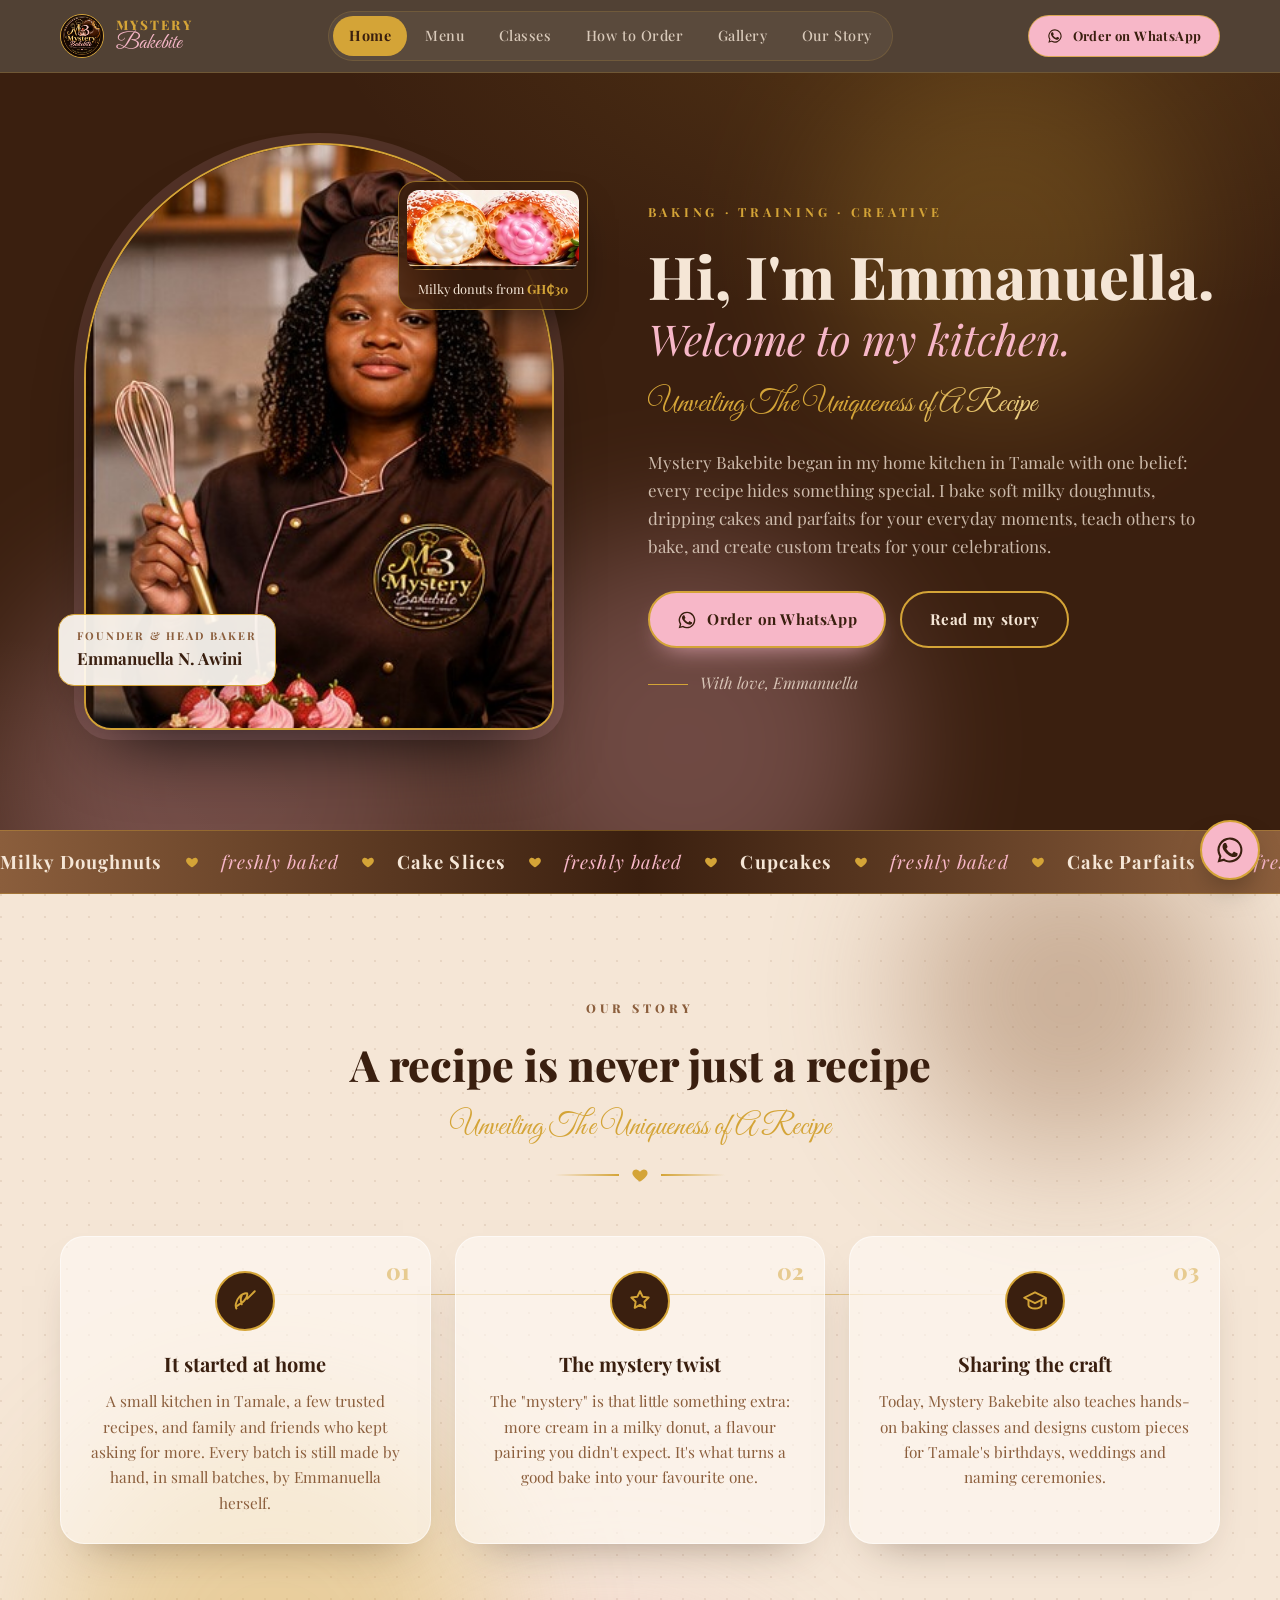
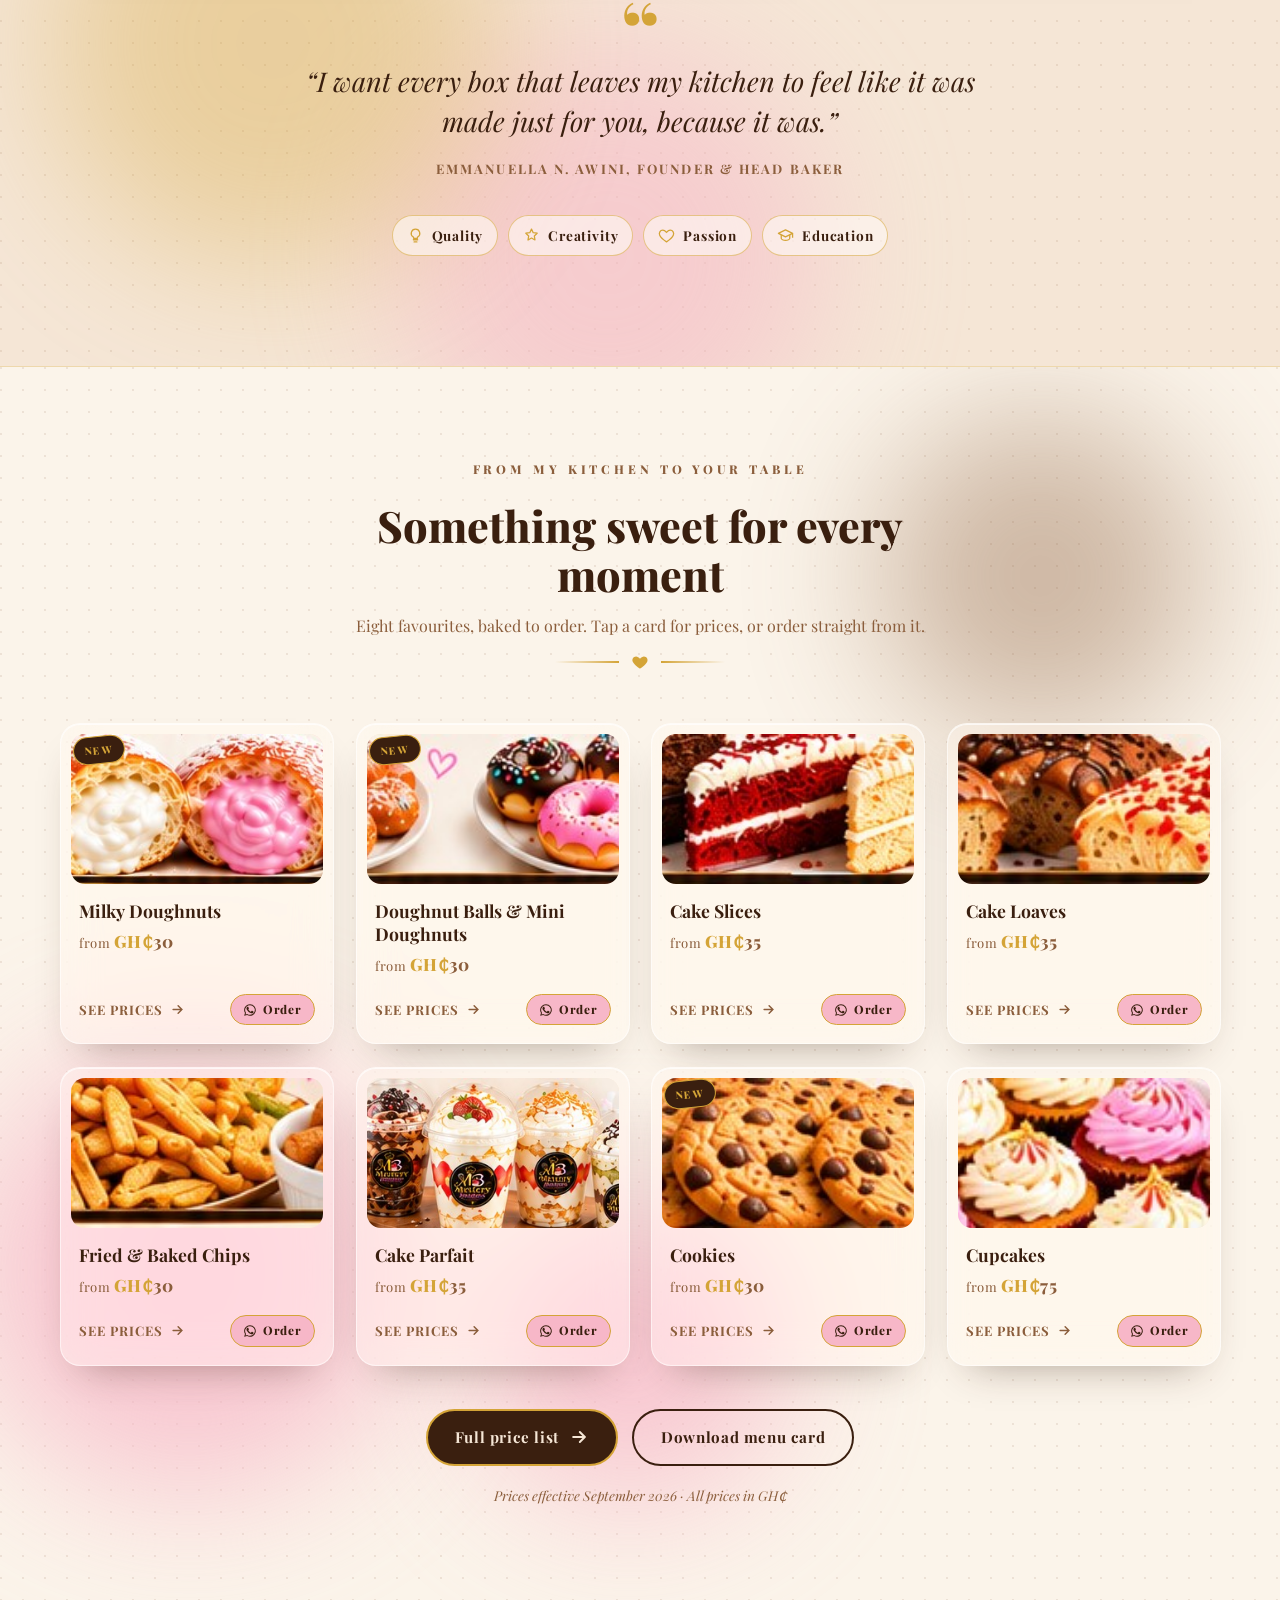
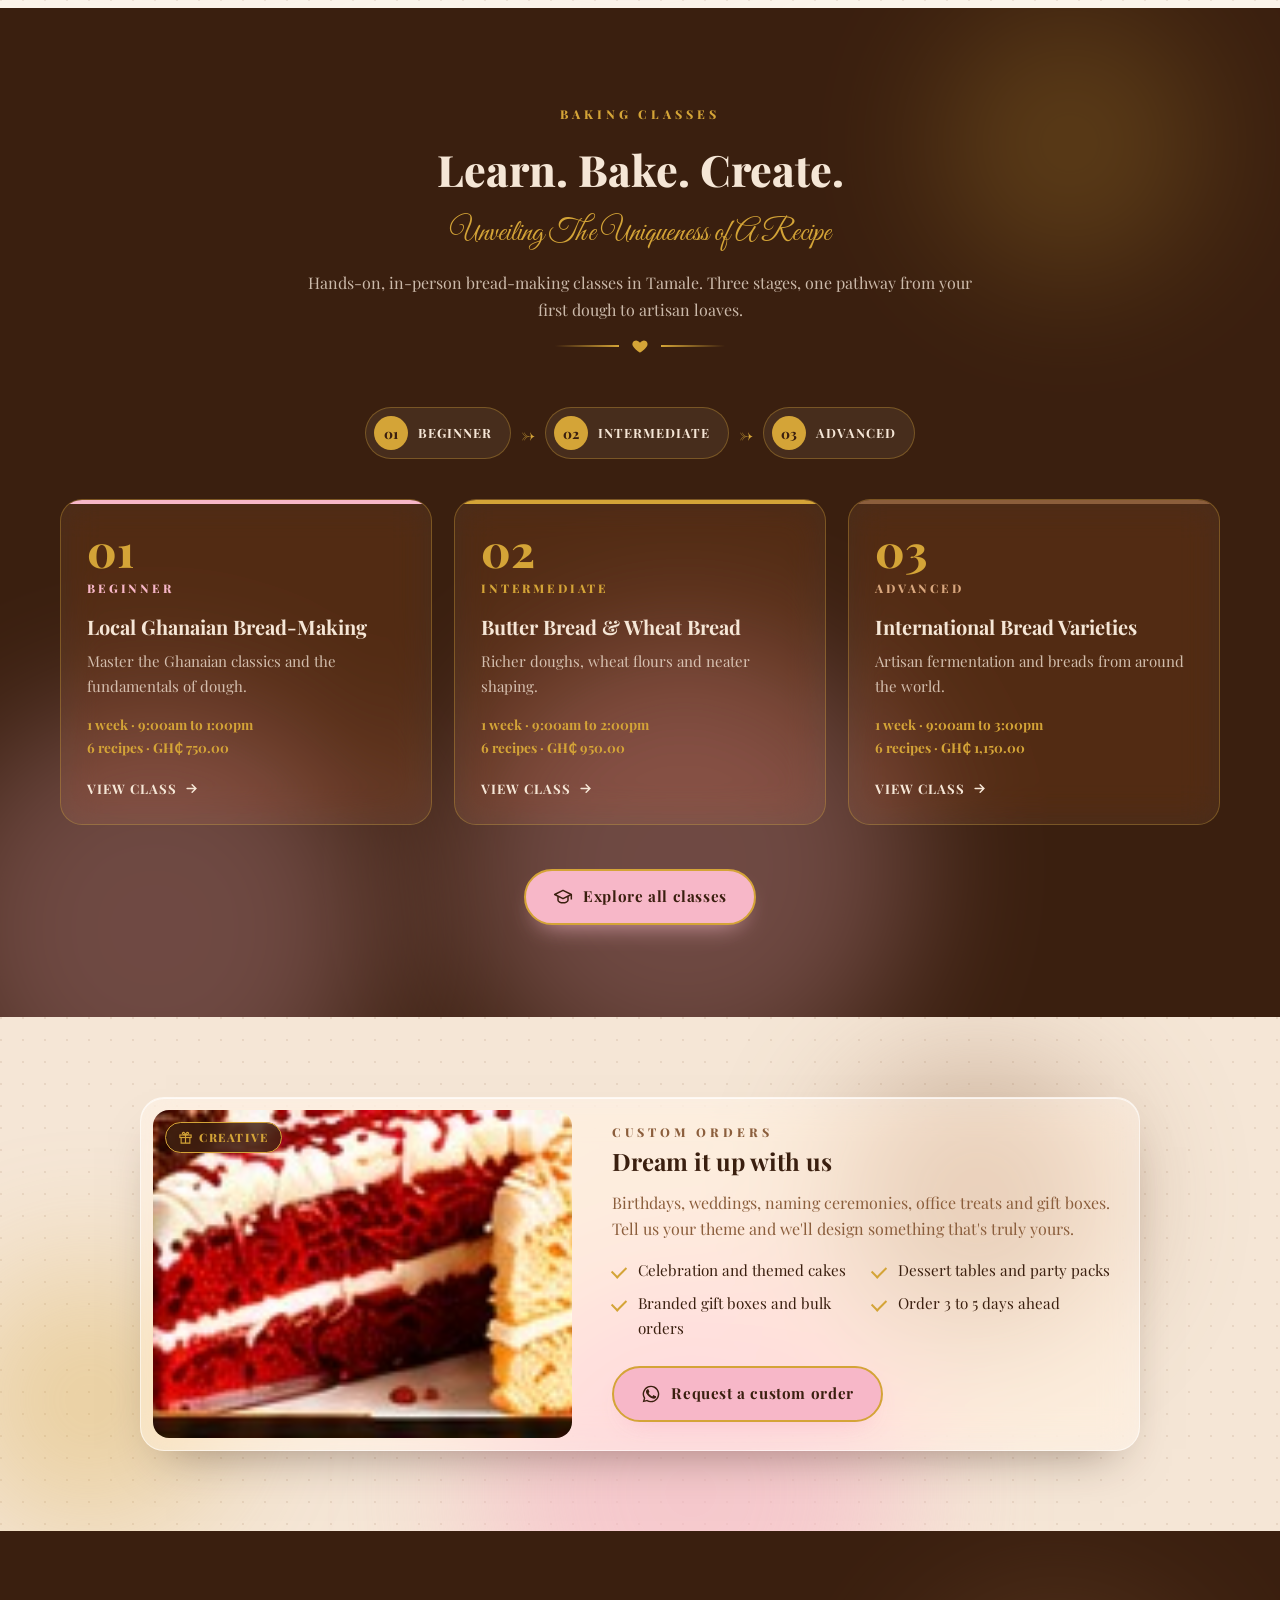
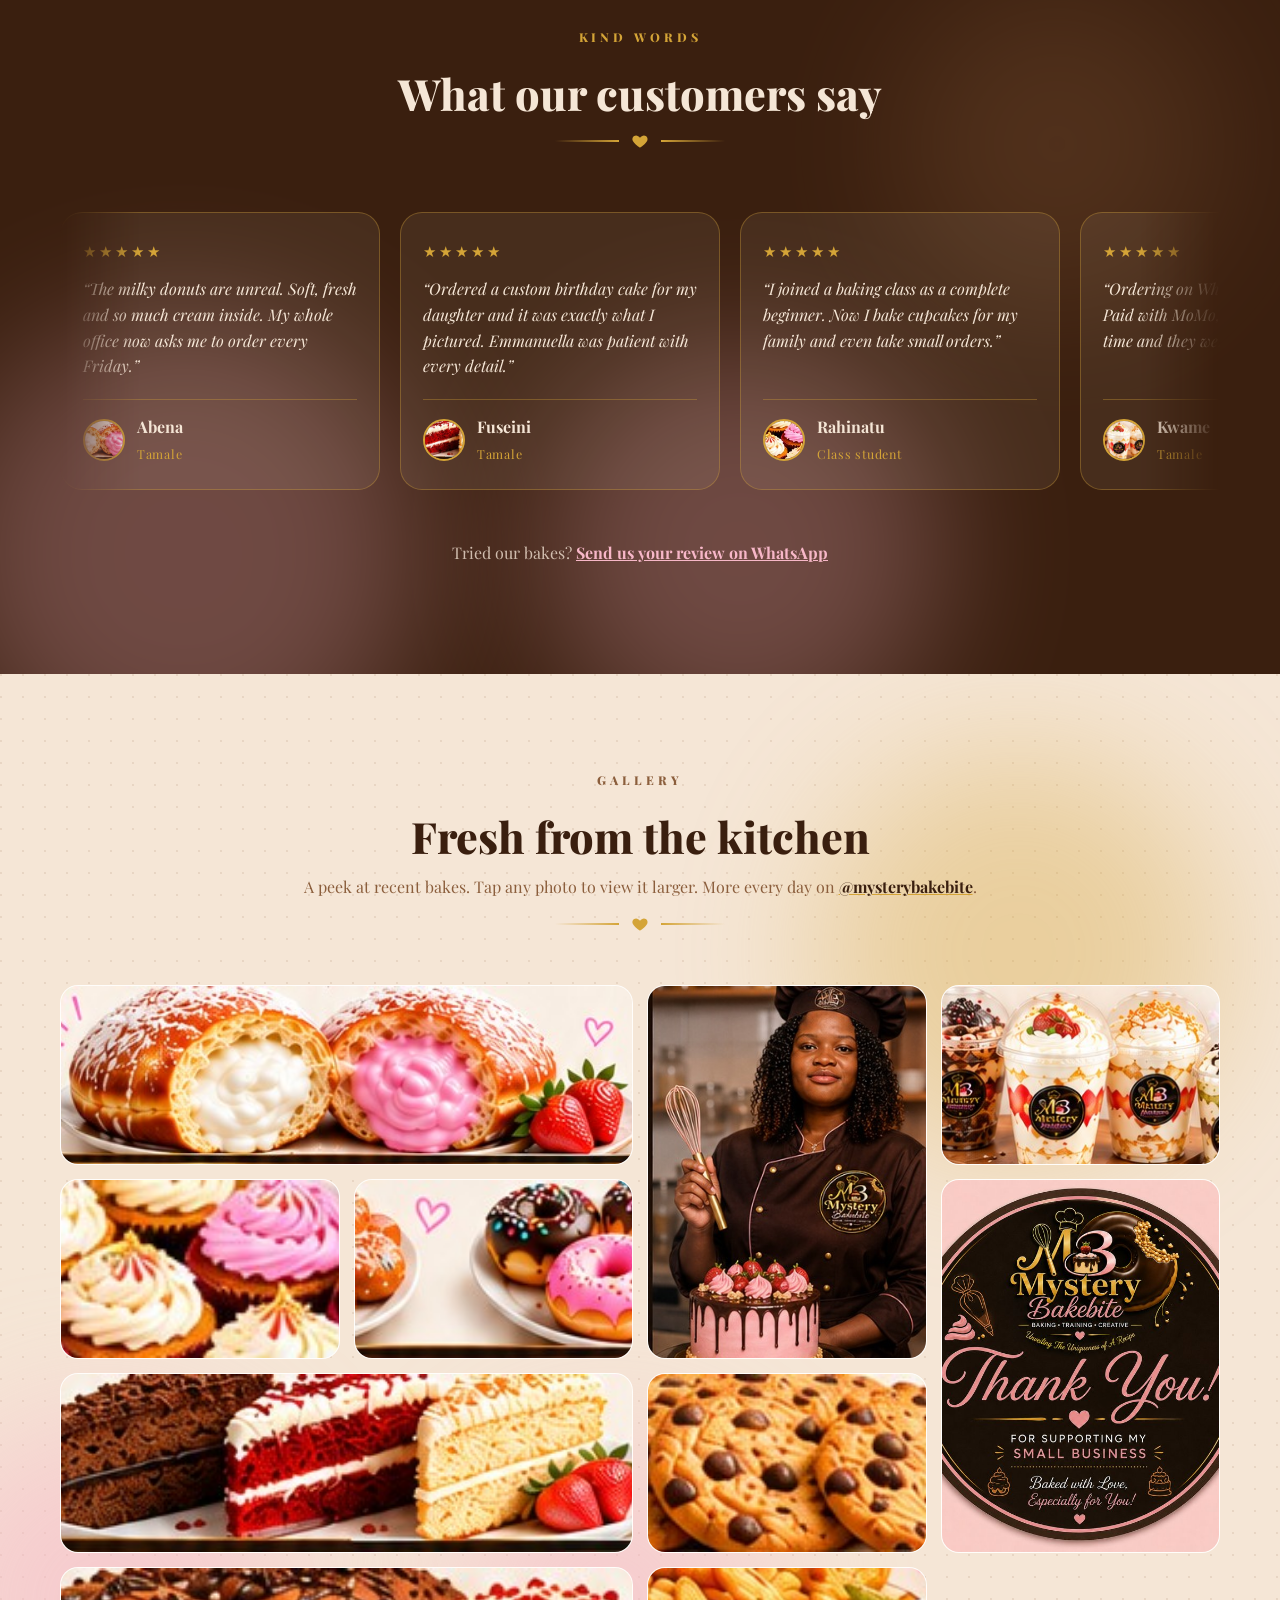
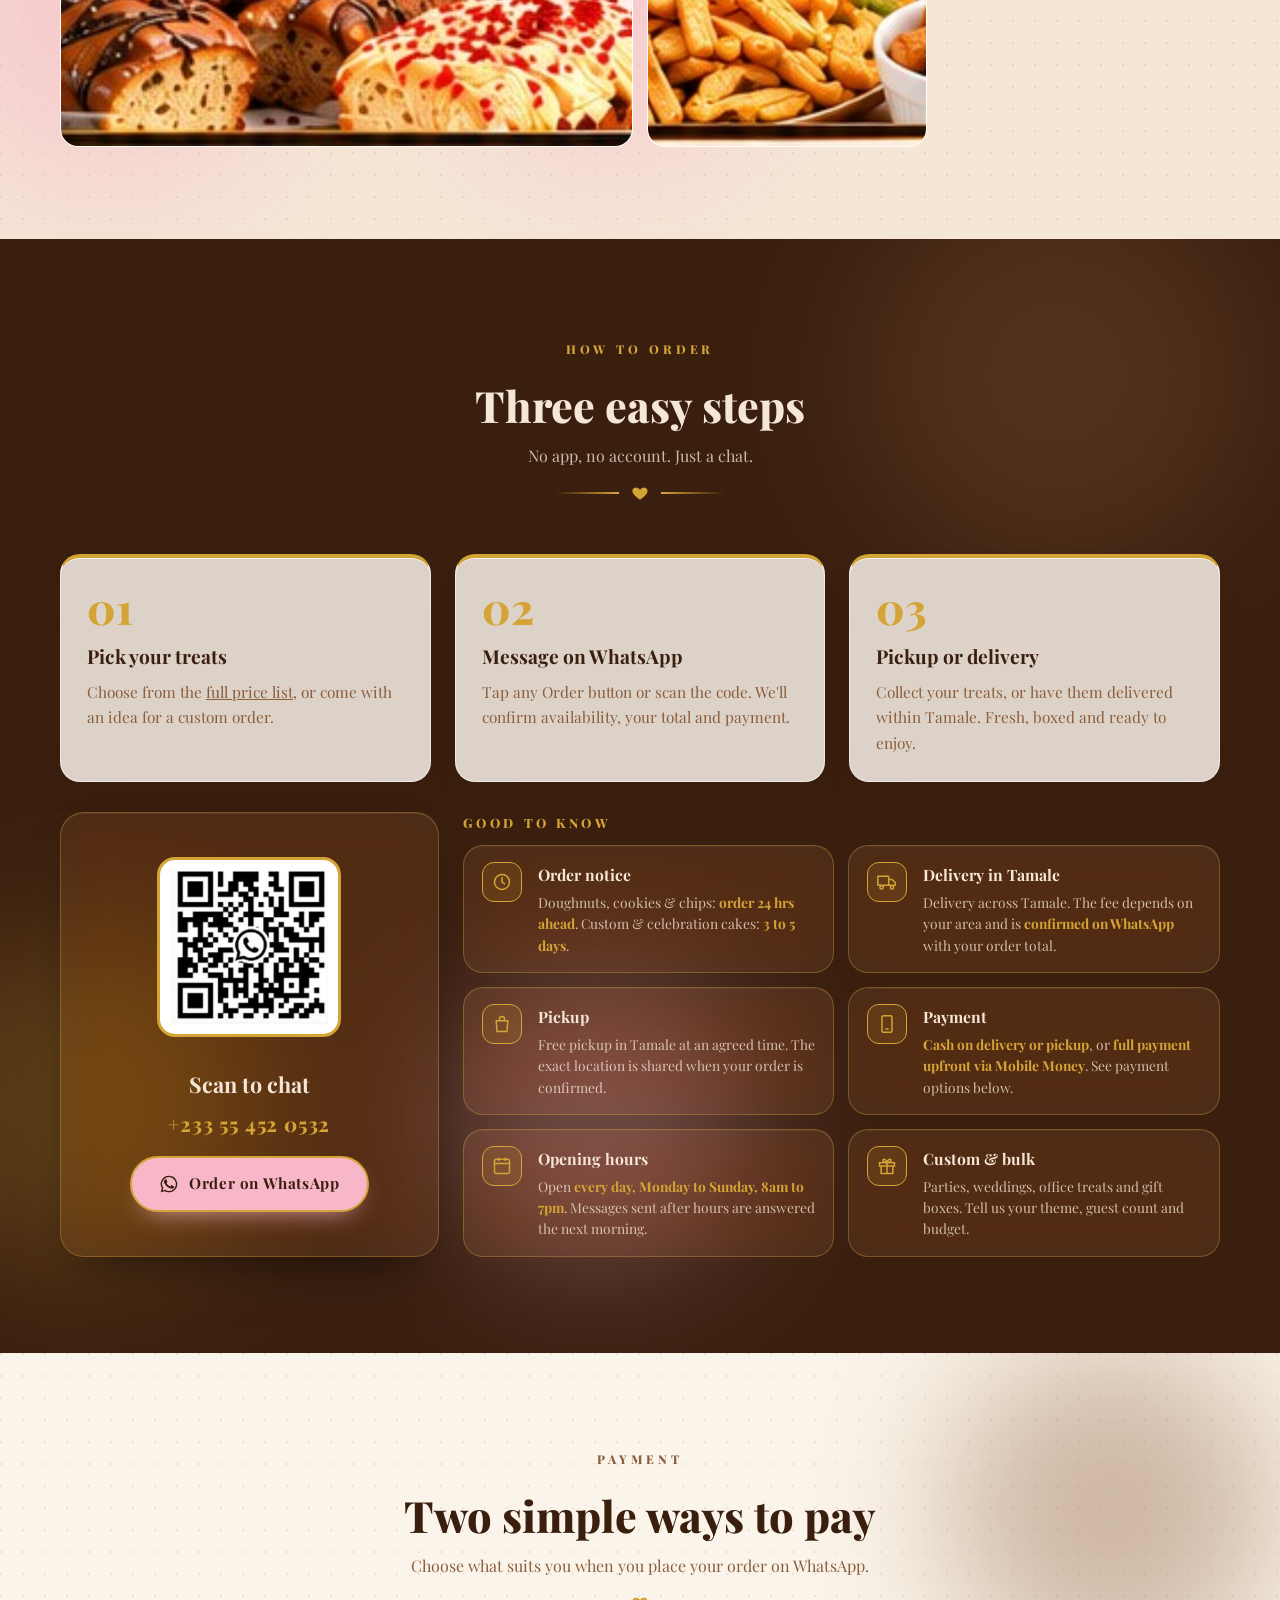
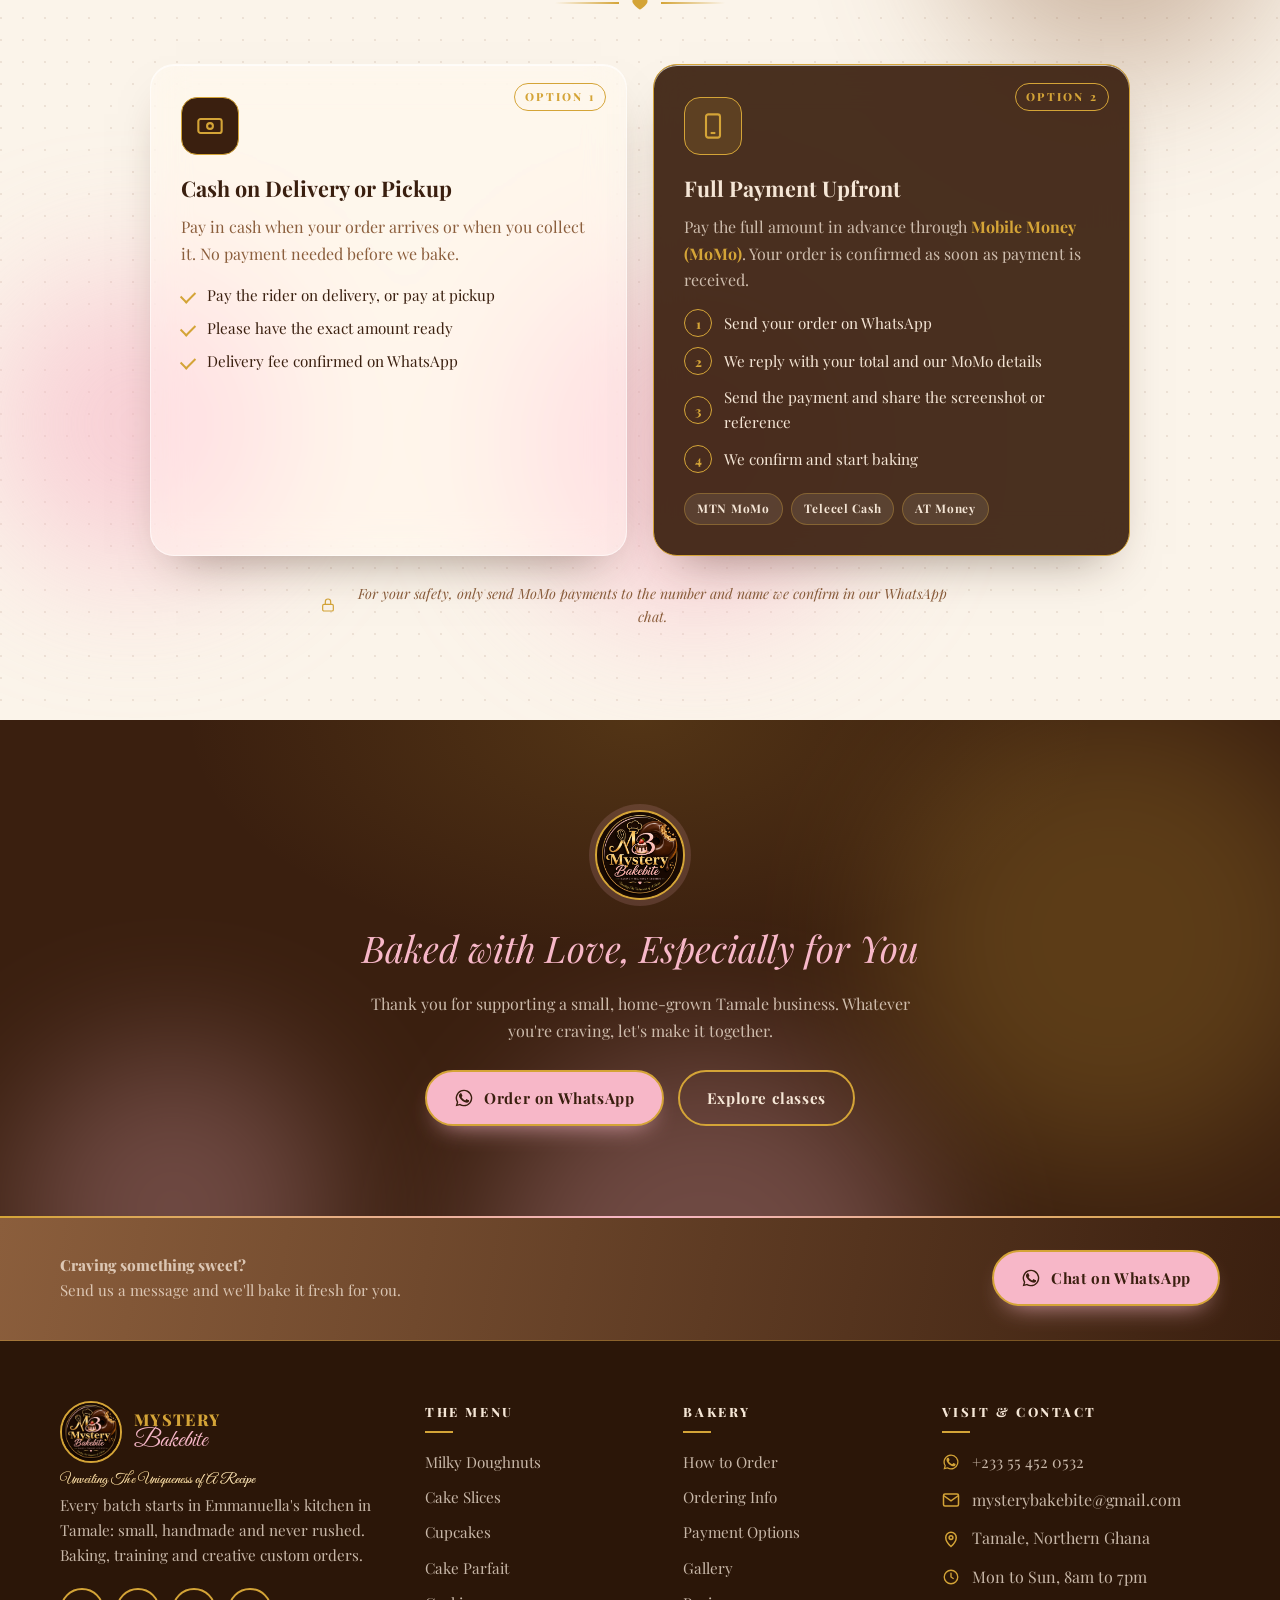
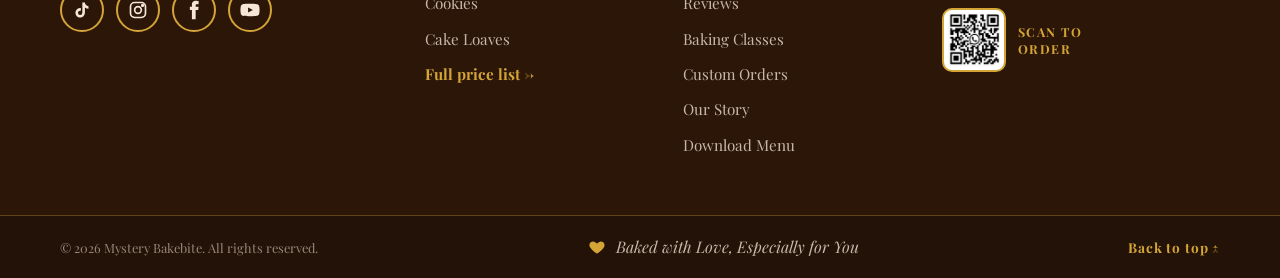
==== commit 3b6e0ff3: "Add files via upload" ====
--- a/index.html
+++ b/index.html
@@ -1,1669 +1,119 @@
-<!doctype html>
-<html lang="en">
-  <head>
-    <meta charset="utf-8" />
-    <meta name="viewport" content="width=device-width,initial-scale=1" />
-    <title>Mystery Bakebite | Home Bakery in Tamale, Northern Ghana</title>
-    <meta
-      name="description"
-      content="Milky doughnuts, cakes, cupcakes, cookies, baking classes and custom orders from Mystery Bakebite in Tamale. Order on WhatsApp."
-    />
-    <link rel="icon" href="assets/logo.jpg" />
-    <link rel="preconnect" href="https://fonts.googleapis.com" />
-    <link rel="preconnect" href="https://fonts.gstatic.com" crossorigin />
-    <link
-      href="https://fonts.googleapis.com/css2?family=Great+Vibes&family=Playfair+Display:ital,wght@0,400;0,600;0,700;0,800;1,400&display=swap"
-      rel="stylesheet"
-    />
-    <link rel="stylesheet" href="css/style.css" />
-  </head>
-  <body id="top">
-    <header class="site-header">
-      <div class="wrap header-inner">
-        <a class="brand" href="index.html"
-          ><img
-            class="brand-logo"
-            src="assets/logo.jpg"
-            alt="Mystery Bakebite logo"
-          /><span class="brand-name"
-            ><span class="brand-mystery">Mystery</span
-            ><span class="brand-bakebite">Bakebite</span></span
-          ></a
-        >
-        <nav class="main-nav" aria-label="Main">
-          <a href="index.html#menu">Menu</a
-          ><a href="index.html#order">How to Order</a
-          ><a href="index.html#payment">Payment</a
-          ><a href="index.html#classes">Classes</a
-          ><a href="index.html#gallery">Gallery</a
-          ><a href="index.html#reviews">Reviews</a
-          ><a href="index.html#story">Our Story</a>
-        </nav>
-        <a
-          class="btn btn-wa header-wa"
-          href="https://wa.me/233554520532?text=Hello%20Mystery%20Bakebite%21%20I%27d%20like%20to%20place%20an%20order%20%F0%9F%8D%A9"
-          target="_blank"
-          rel="noopener"
-          ><svg viewBox="0 0 24 24" fill="currentColor">
-            <path
-              d="M17.5 14.4c-.3-.1-1.8-.9-2-1-.3-.1-.5-.1-.7.1-.2.3-.8 1-.9 1.2-.2.2-.3.2-.6.1-.3-.1-1.3-.5-2.4-1.5-.9-.8-1.5-1.8-1.7-2.1-.2-.3 0-.5.1-.6l.4-.5c.1-.2.2-.3.3-.5.1-.2 0-.4 0-.5l-.9-2.2c-.2-.6-.5-.5-.7-.5h-.6c-.2 0-.5.1-.8.4-.3.3-1 1-1 2.5s1.1 2.9 1.2 3.1c.1.2 2.1 3.2 5.1 4.5.7.3 1.3.5 1.7.6.7.2 1.4.2 1.9.1.6-.1 1.8-.7 2-1.4.2-.7.2-1.3.2-1.4-.1-.2-.3-.3-.6-.4zM12 2a10 10 0 0 0-8.6 15.1L2 22l5-1.3A10 10 0 1 0 12 2zm0 18.3c-1.5 0-3-.4-4.3-1.2l-.3-.2-3 .8.8-2.9-.2-.3A8.3 8.3 0 1 1 12 20.3z"
-            /></svg
-          ><span class="wa-label">Order on WhatsApp</span></a
-        >
-        <button class="nav-toggle" aria-label="Menu" aria-expanded="false">
-          <span></span><span></span><span></span>
-        </button>
-      </div>
-    </header>
-    <main>
-      <section class="hero">
-        <div class="wrap hero-grid">
-          <div>
-            <img
-              class="hero-logo"
-              src="assets/logo.jpg"
-              alt="Mystery Bakebite circular logo"
-            />
-            <p class="hero-kicker">Baking · Training · Creative</p>
-            <h1 class="hero-title">
-              <span class="t-m">Mystery</span><span class="t-b">Bakebite</span>
-            </h1>
-            <p class="hero-tagline">Unveiling The Uniqueness of A Recipe</p>
-            <p class="hero-lede">
-              Soft milky doughnuts, dripping cakes, parfaits and cookies, baked
-              fresh at home in Tamale and made just for you. Message us, tell us
-              what you're craving, and we'll take it from there.
-            </p>
-            <div class="hero-ctas">
-              <a
-                class="btn btn-wa"
-                href="https://wa.me/233554520532?text=Hello%20Mystery%20Bakebite%21%20I%27d%20like%20to%20place%20an%20order%20%F0%9F%8D%A9"
-                target="_blank"
-                rel="noopener"
-                ><svg viewBox="0 0 24 24" fill="currentColor">
-                  <path
-                    d="M17.5 14.4c-.3-.1-1.8-.9-2-1-.3-.1-.5-.1-.7.1-.2.3-.8 1-.9 1.2-.2.2-.3.2-.6.1-.3-.1-1.3-.5-2.4-1.5-.9-.8-1.5-1.8-1.7-2.1-.2-.3 0-.5.1-.6l.4-.5c.1-.2.2-.3.3-.5.1-.2 0-.4 0-.5l-.9-2.2c-.2-.6-.5-.5-.7-.5h-.6c-.2 0-.5.1-.8.4-.3.3-1 1-1 2.5s1.1 2.9 1.2 3.1c.1.2 2.1 3.2 5.1 4.5.7.3 1.3.5 1.7.6.7.2 1.4.2 1.9.1.6-.1 1.8-.7 2-1.4.2-.7.2-1.3.2-1.4-.1-.2-.3-.3-.6-.4zM12 2a10 10 0 0 0-8.6 15.1L2 22l5-1.3A10 10 0 1 0 12 2zm0 18.3c-1.5 0-3-.4-4.3-1.2l-.3-.2-3 .8.8-2.9-.2-.3A8.3 8.3 0 1 1 12 20.3z"
-                  />
-                </svg>
-                Order on WhatsApp</a
-              ><a class="btn btn-ghost" href="#menu">See the menu</a>
-            </div>
-            <div class="hero-chips">
-              <span class="chip"
-                ><svg
-                  viewBox="0 0 24 24"
-                  fill="none"
-                  stroke="currentColor"
-                  stroke-width="2"
-                >
-                  <path d="M12 22s7-6.2 7-12a7 7 0 0 0-14 0c0 5.8 7 12 7 12z" />
-                  <circle cx="12" cy="10" r="2.5" />
-                </svg>
-                Tamale, Northern Ghana</span
-              ><span class="chip"
-                ><svg
-                  viewBox="0 0 24 24"
-                  fill="none"
-                  stroke="currentColor"
-                  stroke-width="1.8"
-                  stroke-linecap="round"
-                >
-                  <path
-                    d="M14 10 21 3M4.5 19.5c-2-2-1.2-7.8 2.5-11.5s7-3 7-3 .7 3.3-3 7-9.5 4.5-6.5 7.5zM9 7c-1 2-1.3 5 0 8"
-                  />
-                </svg>
-                Baked to order</span
-              >
-            </div>
-          </div>
-          <div class="hero-art">
-            <span class="hero-badge">Fresh daily</span>
-            <div class="glass-tag">
-              <small>Milky donuts</small><b>from <span>GH₵30</span></b>
-            </div>
-            <div class="hero-frame">
-              <img
-                src="assets/milky.jpg"
-                alt="Milky donuts cut open showing vanilla and strawberry cream filling"
-              />
-            </div>
-            <div class="hero-frame2">
-              <img
-                src="assets/founder.jpg"
-                alt="Emmanuella N. Awini with a pink chocolate-drip cake"
-                style="object-position: top"
-              />
-            </div>
-          </div>
-        </div>
-      </section>
-      <div class="marquee" aria-hidden="true">
-        <div class="marquee-track">
-          <span
-            >Milky Doughnuts
-            <svg viewBox="0 0 24 24" fill="currentColor">
-              <path
-                d="M12 21s-7.5-4.6-9.6-9.2C.9 8.4 3 4.5 6.7 4.5c2.1 0 3.6 1.2 5.3 3.1 1.7-1.9 3.2-3.1 5.3-3.1 3.7 0 5.8 3.9 4.3 7.3C19.5 16.4 12 21 12 21z"
-              />
-            </svg>
-            <em>freshly baked</em>
-            <svg viewBox="0 0 24 24" fill="currentColor">
-              <path
-                d="M12 21s-7.5-4.6-9.6-9.2C.9 8.4 3 4.5 6.7 4.5c2.1 0 3.6 1.2 5.3 3.1 1.7-1.9 3.2-3.1 5.3-3.1 3.7 0 5.8 3.9 4.3 7.3C19.5 16.4 12 21 12 21z"
-              /></svg></span
-          ><span
-            >Cake Slices
-            <svg viewBox="0 0 24 24" fill="currentColor">
-              <path
-                d="M12 21s-7.5-4.6-9.6-9.2C.9 8.4 3 4.5 6.7 4.5c2.1 0 3.6 1.2 5.3 3.1 1.7-1.9 3.2-3.1 5.3-3.1 3.7 0 5.8 3.9 4.3 7.3C19.5 16.4 12 21 12 21z"
-              />
-            </svg>
-            <em>freshly baked</em>
-            <svg viewBox="0 0 24 24" fill="currentColor">
-              <path
-                d="M12 21s-7.5-4.6-9.6-9.2C.9 8.4 3 4.5 6.7 4.5c2.1 0 3.6 1.2 5.3 3.1 1.7-1.9 3.2-3.1 5.3-3.1 3.7 0 5.8 3.9 4.3 7.3C19.5 16.4 12 21 12 21z"
-              /></svg></span
-          ><span
-            >Cupcakes
-            <svg viewBox="0 0 24 24" fill="currentColor">
-              <path
-                d="M12 21s-7.5-4.6-9.6-9.2C.9 8.4 3 4.5 6.7 4.5c2.1 0 3.6 1.2 5.3 3.1 1.7-1.9 3.2-3.1 5.3-3.1 3.7 0 5.8 3.9 4.3 7.3C19.5 16.4 12 21 12 21z"
-              />
-            </svg>
-            <em>freshly baked</em>
-            <svg viewBox="0 0 24 24" fill="currentColor">
-              <path
-                d="M12 21s-7.5-4.6-9.6-9.2C.9 8.4 3 4.5 6.7 4.5c2.1 0 3.6 1.2 5.3 3.1 1.7-1.9 3.2-3.1 5.3-3.1 3.7 0 5.8 3.9 4.3 7.3C19.5 16.4 12 21 12 21z"
-              /></svg></span
-          ><span
-            >Cake Parfaits
-            <svg viewBox="0 0 24 24" fill="currentColor">
-              <path
-                d="M12 21s-7.5-4.6-9.6-9.2C.9 8.4 3 4.5 6.7 4.5c2.1 0 3.6 1.2 5.3 3.1 1.7-1.9 3.2-3.1 5.3-3.1 3.7 0 5.8 3.9 4.3 7.3C19.5 16.4 12 21 12 21z"
-              />
-            </svg>
-            <em>freshly baked</em>
-            <svg viewBox="0 0 24 24" fill="currentColor">
-              <path
-                d="M12 21s-7.5-4.6-9.6-9.2C.9 8.4 3 4.5 6.7 4.5c2.1 0 3.6 1.2 5.3 3.1 1.7-1.9 3.2-3.1 5.3-3.1 3.7 0 5.8 3.9 4.3 7.3C19.5 16.4 12 21 12 21z"
-              /></svg></span
-          ><span
-            >Donut Balls
-            <svg viewBox="0 0 24 24" fill="currentColor">
-              <path
-                d="M12 21s-7.5-4.6-9.6-9.2C.9 8.4 3 4.5 6.7 4.5c2.1 0 3.6 1.2 5.3 3.1 1.7-1.9 3.2-3.1 5.3-3.1 3.7 0 5.8 3.9 4.3 7.3C19.5 16.4 12 21 12 21z"
-              />
-            </svg>
-            <em>freshly baked</em>
-            <svg viewBox="0 0 24 24" fill="currentColor">
-              <path
-                d="M12 21s-7.5-4.6-9.6-9.2C.9 8.4 3 4.5 6.7 4.5c2.1 0 3.6 1.2 5.3 3.1 1.7-1.9 3.2-3.1 5.3-3.1 3.7 0 5.8 3.9 4.3 7.3C19.5 16.4 12 21 12 21z"
-              /></svg></span
-          ><span
-            >Cookies
-            <svg viewBox="0 0 24 24" fill="currentColor">
-              <path
-                d="M12 21s-7.5-4.6-9.6-9.2C.9 8.4 3 4.5 6.7 4.5c2.1 0 3.6 1.2 5.3 3.1 1.7-1.9 3.2-3.1 5.3-3.1 3.7 0 5.8 3.9 4.3 7.3C19.5 16.4 12 21 12 21z"
-              />
-            </svg>
-            <em>freshly baked</em>
-            <svg viewBox="0 0 24 24" fill="currentColor">
-              <path
-                d="M12 21s-7.5-4.6-9.6-9.2C.9 8.4 3 4.5 6.7 4.5c2.1 0 3.6 1.2 5.3 3.1 1.7-1.9 3.2-3.1 5.3-3.1 3.7 0 5.8 3.9 4.3 7.3C19.5 16.4 12 21 12 21z"
-              /></svg></span
-          ><span
-            >Cake Loaves
-            <svg viewBox="0 0 24 24" fill="currentColor">
-              <path
-                d="M12 21s-7.5-4.6-9.6-9.2C.9 8.4 3 4.5 6.7 4.5c2.1 0 3.6 1.2 5.3 3.1 1.7-1.9 3.2-3.1 5.3-3.1 3.7 0 5.8 3.9 4.3 7.3C19.5 16.4 12 21 12 21z"
-              />
-            </svg>
-            <em>freshly baked</em>
-            <svg viewBox="0 0 24 24" fill="currentColor">
-              <path
-                d="M12 21s-7.5-4.6-9.6-9.2C.9 8.4 3 4.5 6.7 4.5c2.1 0 3.6 1.2 5.3 3.1 1.7-1.9 3.2-3.1 5.3-3.1 3.7 0 5.8 3.9 4.3 7.3C19.5 16.4 12 21 12 21z"
-              /></svg></span
-          ><span
-            >Baking Classes
-            <svg viewBox="0 0 24 24" fill="currentColor">
-              <path
-                d="M12 21s-7.5-4.6-9.6-9.2C.9 8.4 3 4.5 6.7 4.5c2.1 0 3.6 1.2 5.3 3.1 1.7-1.9 3.2-3.1 5.3-3.1 3.7 0 5.8 3.9 4.3 7.3C19.5 16.4 12 21 12 21z"
-              />
-            </svg>
-            <em>freshly baked</em>
-            <svg viewBox="0 0 24 24" fill="currentColor">
-              <path
-                d="M12 21s-7.5-4.6-9.6-9.2C.9 8.4 3 4.5 6.7 4.5c2.1 0 3.6 1.2 5.3 3.1 1.7-1.9 3.2-3.1 5.3-3.1 3.7 0 5.8 3.9 4.3 7.3C19.5 16.4 12 21 12 21z"
-              /></svg></span
-          ><span
-            >Custom Orders
-            <svg viewBox="0 0 24 24" fill="currentColor">
-              <path
-                d="M12 21s-7.5-4.6-9.6-9.2C.9 8.4 3 4.5 6.7 4.5c2.1 0 3.6 1.2 5.3 3.1 1.7-1.9 3.2-3.1 5.3-3.1 3.7 0 5.8 3.9 4.3 7.3C19.5 16.4 12 21 12 21z"
-              />
-            </svg>
-            <em>freshly baked</em>
-            <svg viewBox="0 0 24 24" fill="currentColor">
-              <path
-                d="M12 21s-7.5-4.6-9.6-9.2C.9 8.4 3 4.5 6.7 4.5c2.1 0 3.6 1.2 5.3 3.1 1.7-1.9 3.2-3.1 5.3-3.1 3.7 0 5.8 3.9 4.3 7.3C19.5 16.4 12 21 12 21z"
-              /></svg></span
-          ><span
-            >Milky Doughnuts
-            <svg viewBox="0 0 24 24" fill="currentColor">
-              <path
-                d="M12 21s-7.5-4.6-9.6-9.2C.9 8.4 3 4.5 6.7 4.5c2.1 0 3.6 1.2 5.3 3.1 1.7-1.9 3.2-3.1 5.3-3.1 3.7 0 5.8 3.9 4.3 7.3C19.5 16.4 12 21 12 21z"
-              />
-            </svg>
-            <em>freshly baked</em>
-            <svg viewBox="0 0 24 24" fill="currentColor">
-              <path
-                d="M12 21s-7.5-4.6-9.6-9.2C.9 8.4 3 4.5 6.7 4.5c2.1 0 3.6 1.2 5.3 3.1 1.7-1.9 3.2-3.1 5.3-3.1 3.7 0 5.8 3.9 4.3 7.3C19.5 16.4 12 21 12 21z"
-              /></svg></span
-          ><span
-            >Cake Slices
-            <svg viewBox="0 0 24 24" fill="currentColor">
-              <path
-                d="M12 21s-7.5-4.6-9.6-9.2C.9 8.4 3 4.5 6.7 4.5c2.1 0 3.6 1.2 5.3 3.1 1.7-1.9 3.2-3.1 5.3-3.1 3.7 0 5.8 3.9 4.3 7.3C19.5 16.4 12 21 12 21z"
-              />
-            </svg>
-            <em>freshly baked</em>
-            <svg viewBox="0 0 24 24" fill="currentColor">
-              <path
-                d="M12 21s-7.5-4.6-9.6-9.2C.9 8.4 3 4.5 6.7 4.5c2.1 0 3.6 1.2 5.3 3.1 1.7-1.9 3.2-3.1 5.3-3.1 3.7 0 5.8 3.9 4.3 7.3C19.5 16.4 12 21 12 21z"
-              /></svg></span
-          ><span
-            >Cupcakes
-            <svg viewBox="0 0 24 24" fill="currentColor">
-              <path
-                d="M12 21s-7.5-4.6-9.6-9.2C.9 8.4 3 4.5 6.7 4.5c2.1 0 3.6 1.2 5.3 3.1 1.7-1.9 3.2-3.1 5.3-3.1 3.7 0 5.8 3.9 4.3 7.3C19.5 16.4 12 21 12 21z"
-              />
-            </svg>
-            <em>freshly baked</em>
-            <svg viewBox="0 0 24 24" fill="currentColor">
-              <path
-                d="M12 21s-7.5-4.6-9.6-9.2C.9 8.4 3 4.5 6.7 4.5c2.1 0 3.6 1.2 5.3 3.1 1.7-1.9 3.2-3.1 5.3-3.1 3.7 0 5.8 3.9 4.3 7.3C19.5 16.4 12 21 12 21z"
-              /></svg></span
-          ><span
-            >Cake Parfaits
-            <svg viewBox="0 0 24 24" fill="currentColor">
-              <path
-                d="M12 21s-7.5-4.6-9.6-9.2C.9 8.4 3 4.5 6.7 4.5c2.1 0 3.6 1.2 5.3 3.1 1.7-1.9 3.2-3.1 5.3-3.1 3.7 0 5.8 3.9 4.3 7.3C19.5 16.4 12 21 12 21z"
-              />
-            </svg>
-            <em>freshly baked</em>
-            <svg viewBox="0 0 24 24" fill="currentColor">
-              <path
-                d="M12 21s-7.5-4.6-9.6-9.2C.9 8.4 3 4.5 6.7 4.5c2.1 0 3.6 1.2 5.3 3.1 1.7-1.9 3.2-3.1 5.3-3.1 3.7 0 5.8 3.9 4.3 7.3C19.5 16.4 12 21 12 21z"
-              /></svg></span
-          ><span
-            >Donut Balls
-            <svg viewBox="0 0 24 24" fill="currentColor">
-              <path
-                d="M12 21s-7.5-4.6-9.6-9.2C.9 8.4 3 4.5 6.7 4.5c2.1 0 3.6 1.2 5.3 3.1 1.7-1.9 3.2-3.1 5.3-3.1 3.7 0 5.8 3.9 4.3 7.3C19.5 16.4 12 21 12 21z"
-              />
-            </svg>
-            <em>freshly baked</em>
-            <svg viewBox="0 0 24 24" fill="currentColor">
-              <path
-                d="M12 21s-7.5-4.6-9.6-9.2C.9 8.4 3 4.5 6.7 4.5c2.1 0 3.6 1.2 5.3 3.1 1.7-1.9 3.2-3.1 5.3-3.1 3.7 0 5.8 3.9 4.3 7.3C19.5 16.4 12 21 12 21z"
-              /></svg></span
-          ><span
-            >Cookies
-            <svg viewBox="0 0 24 24" fill="currentColor">
-              <path
-                d="M12 21s-7.5-4.6-9.6-9.2C.9 8.4 3 4.5 6.7 4.5c2.1 0 3.6 1.2 5.3 3.1 1.7-1.9 3.2-3.1 5.3-3.1 3.7 0 5.8 3.9 4.3 7.3C19.5 16.4 12 21 12 21z"
-              />
-            </svg>
-            <em>freshly baked</em>
-            <svg viewBox="0 0 24 24" fill="currentColor">
-              <path
-                d="M12 21s-7.5-4.6-9.6-9.2C.9 8.4 3 4.5 6.7 4.5c2.1 0 3.6 1.2 5.3 3.1 1.7-1.9 3.2-3.1 5.3-3.1 3.7 0 5.8 3.9 4.3 7.3C19.5 16.4 12 21 12 21z"
-              /></svg></span
-          ><span
-            >Cake Loaves
-            <svg viewBox="0 0 24 24" fill="currentColor">
-              <path
-                d="M12 21s-7.5-4.6-9.6-9.2C.9 8.4 3 4.5 6.7 4.5c2.1 0 3.6 1.2 5.3 3.1 1.7-1.9 3.2-3.1 5.3-3.1 3.7 0 5.8 3.9 4.3 7.3C19.5 16.4 12 21 12 21z"
-              />
-            </svg>
-            <em>freshly baked</em>
-            <svg viewBox="0 0 24 24" fill="currentColor">
-              <path
-                d="M12 21s-7.5-4.6-9.6-9.2C.9 8.4 3 4.5 6.7 4.5c2.1 0 3.6 1.2 5.3 3.1 1.7-1.9 3.2-3.1 5.3-3.1 3.7 0 5.8 3.9 4.3 7.3C19.5 16.4 12 21 12 21z"
-              /></svg></span
-          ><span
-            >Baking Classes
-            <svg viewBox="0 0 24 24" fill="currentColor">
-              <path
-                d="M12 21s-7.5-4.6-9.6-9.2C.9 8.4 3 4.5 6.7 4.5c2.1 0 3.6 1.2 5.3 3.1 1.7-1.9 3.2-3.1 5.3-3.1 3.7 0 5.8 3.9 4.3 7.3C19.5 16.4 12 21 12 21z"
-              />
-            </svg>
-            <em>freshly baked</em>
-            <svg viewBox="0 0 24 24" fill="currentColor">
-              <path
-                d="M12 21s-7.5-4.6-9.6-9.2C.9 8.4 3 4.5 6.7 4.5c2.1 0 3.6 1.2 5.3 3.1 1.7-1.9 3.2-3.1 5.3-3.1 3.7 0 5.8 3.9 4.3 7.3C19.5 16.4 12 21 12 21z"
-              /></svg></span
-          ><span
-            >Custom Orders
-            <svg viewBox="0 0 24 24" fill="currentColor">
-              <path
-                d="M12 21s-7.5-4.6-9.6-9.2C.9 8.4 3 4.5 6.7 4.5c2.1 0 3.6 1.2 5.3 3.1 1.7-1.9 3.2-3.1 5.3-3.1 3.7 0 5.8 3.9 4.3 7.3C19.5 16.4 12 21 12 21z"
-              />
-            </svg>
-            <em>freshly baked</em>
-            <svg viewBox="0 0 24 24" fill="currentColor">
-              <path
-                d="M12 21s-7.5-4.6-9.6-9.2C.9 8.4 3 4.5 6.7 4.5c2.1 0 3.6 1.2 5.3 3.1 1.7-1.9 3.2-3.1 5.3-3.1 3.7 0 5.8 3.9 4.3 7.3C19.5 16.4 12 21 12 21z"
-              /></svg
-          ></span>
-        </div>
-      </div>
+<!DOCTYPE html><html lang="en"><head><meta charset="utf-8"><meta name="viewport" content="width=device-width,initial-scale=1">
+<title>Mystery Bakebite | Unveiling The Uniqueness of A Recipe</title><meta name="description" content="Unveiling The Uniqueness of A Recipe. Home bakery in Tamale, Northern Ghana. Milky doughnuts, cakes, cupcakes, cookies, baking classes and custom orders from Mystery Bakebite in Tamale. Order on WhatsApp."><link rel="icon" href="assets/logo.jpg">
+<link rel="preconnect" href="https://fonts.googleapis.com"><link rel="preconnect" href="https://fonts.gstatic.com" crossorigin>
+<link href="https://fonts.googleapis.com/css2?family=Great+Vibes&family=Playfair+Display:ital,wght@0,400;0,600;0,700;0,800;1,400&display=swap" rel="stylesheet">
+<link rel="stylesheet" href="css/style.css"></head><body id="top"><header class="site-header nav5 nav6"><div class="wrap nav5-inner">
+<a class="brand" href="index.html"><img class="brand-logo" src="assets/logo.jpg" alt="Mystery Bakebite logo"><span class="brand-name"><span class="brand-mystery">Mystery</span><span class="brand-bakebite">Bakebite</span></span></a>
+<nav class="main-nav" aria-label="Main"><a class="nav-link" href="index.html" data-key="home">Home</a><a class="nav-link" href="menu.html" data-key="menu">Menu</a><a class="nav-link" href="classes.html" data-key="classes">Classes</a><a class="nav-link" href="index.html#order" data-key="order">How to Order</a><a class="nav-link" href="index.html#gallery" data-key="gallery">Gallery</a><a class="nav-link" href="index.html#story" data-key="story">Our Story</a></nav>
+<a class="btn btn-wa header-wa" href="https://wa.me/233554520532?text=Hello%20Mystery%20Bakebite%21%20I%27d%20like%20to%20place%20an%20order%20%F0%9F%8D%A9" target="_blank" rel="noopener"><svg viewBox="0 0 24 24" fill="currentColor"><path d="M17.5 14.4c-.3-.1-1.8-.9-2-1-.3-.1-.5-.1-.7.1-.2.3-.8 1-.9 1.2-.2.2-.3.2-.6.1-.3-.1-1.3-.5-2.4-1.5-.9-.8-1.5-1.8-1.7-2.1-.2-.3 0-.5.1-.6l.4-.5c.1-.2.2-.3.3-.5.1-.2 0-.4 0-.5l-.9-2.2c-.2-.6-.5-.5-.7-.5h-.6c-.2 0-.5.1-.8.4-.3.3-1 1-1 2.5s1.1 2.9 1.2 3.1c.1.2 2.1 3.2 5.1 4.5.7.3 1.3.5 1.7.6.7.2 1.4.2 1.9.1.6-.1 1.8-.7 2-1.4.2-.7.2-1.3.2-1.4-.1-.2-.3-.3-.6-.4zM12 2a10 10 0 0 0-8.6 15.1L2 22l5-1.3A10 10 0 1 0 12 2zm0 18.3c-1.5 0-3-.4-4.3-1.2l-.3-.2-3 .8.8-2.9-.2-.3A8.3 8.3 0 1 1 12 20.3z"/></svg><span class="wa-label">Order on WhatsApp</span></a>
+<button class="nav-toggle" aria-label="Open menu" aria-expanded="false" aria-controls="drawer"><span></span><span></span><span></span></button>
+</div></header><div class="drawer" id="drawer" aria-hidden="true"><div class="dr-backdrop" data-close></div>
+<aside class="dr-panel" role="dialog" aria-label="Menu"><div class="dr-top"><a class="brand" href="index.html"><img class="brand-logo" src="assets/logo.jpg" alt=""><span class="brand-name"><span class="brand-mystery">Mystery</span><span class="brand-bakebite">Bakebite</span></span></a><button class="dr-close" data-close aria-label="Close menu">×</button></div>
+<p class="dr-slogan">Unveiling The Uniqueness of A Recipe</p>
+<nav class="dr-nav"><a class="dr-main" href="index.html"><i>01</i>Home</a><a class="dr-main" href="menu.html"><i>02</i>Menu &amp; Prices</a><a class="dr-main" href="classes.html"><i>03</i>Baking Classes</a>
+<div class="dr-levels"><a class="dr-lv" href="class-beginner.html"><b>01</b>Beginner</a><a class="dr-lv" href="class-intermediate.html"><b>02</b>Intermediate</a><a class="dr-lv" href="class-advanced.html"><b>03</b>Advanced</a></div>
+<div class="dr-group"><p class="dr-h">Order</p><a href="index.html#order">How to Order</a><a href="index.html#payment">Payment</a><a href="index.html#info">Ordering Info</a><a href="index.html#custom">Custom Orders</a></div><div class="dr-group"><p class="dr-h">About</p><a href="index.html#story">Our Story</a><a href="index.html#gallery">Gallery</a><a href="index.html#reviews">Reviews</a></div></nav>
+<div class="dr-bottom"><a class="btn btn-wa" href="https://wa.me/233554520532?text=Hello%20Mystery%20Bakebite%21%20I%27d%20like%20to%20place%20an%20order%20%F0%9F%8D%A9" target="_blank" rel="noopener"><svg viewBox="0 0 24 24" fill="currentColor"><path d="M17.5 14.4c-.3-.1-1.8-.9-2-1-.3-.1-.5-.1-.7.1-.2.3-.8 1-.9 1.2-.2.2-.3.2-.6.1-.3-.1-1.3-.5-2.4-1.5-.9-.8-1.5-1.8-1.7-2.1-.2-.3 0-.5.1-.6l.4-.5c.1-.2.2-.3.3-.5.1-.2 0-.4 0-.5l-.9-2.2c-.2-.6-.5-.5-.7-.5h-.6c-.2 0-.5.1-.8.4-.3.3-1 1-1 2.5s1.1 2.9 1.2 3.1c.1.2 2.1 3.2 5.1 4.5.7.3 1.3.5 1.7.6.7.2 1.4.2 1.9.1.6-.1 1.8-.7 2-1.4.2-.7.2-1.3.2-1.4-.1-.2-.3-.3-.6-.4zM12 2a10 10 0 0 0-8.6 15.1L2 22l5-1.3A10 10 0 1 0 12 2zm0 18.3c-1.5 0-3-.4-4.3-1.2l-.3-.2-3 .8.8-2.9-.2-.3A8.3 8.3 0 1 1 12 20.3z"/></svg> Order on WhatsApp</a><div class="dr-soc"><a href="https://www.tiktok.com/@mysterybakebite" target="_blank" rel="noopener" aria-label="TikTok"><svg viewBox="0 0 24 24" fill="currentColor"><path d="M16.6 5.8A4.3 4.3 0 0 1 15.5 3h-3.1v12.4a2.6 2.6 0 1 1-2.6-2.6c.3 0 .5 0 .8.1V9.7a5.7 5.7 0 1 0 4.9 5.7V9.1a7.3 7.3 0 0 0 4.3 1.4V7.4a4.3 4.3 0 0 1-3.2-1.6z"/></svg></a><a href="https://www.instagram.com/mysterybakebite" target="_blank" rel="noopener" aria-label="Instagram"><svg viewBox="0 0 24 24" fill="none" stroke="currentColor" stroke-width="2"><rect x="3" y="3" width="18" height="18" rx="5"/><circle cx="12" cy="12" r="4"/><circle cx="17.5" cy="6.5" r="1" fill="currentColor"/></svg></a><a href="https://www.facebook.com/mysterybakebite" target="_blank" rel="noopener" aria-label="Facebook"><svg viewBox="0 0 24 24" fill="currentColor"><path d="M14 8V6c0-.9.6-1 1-1h2.5V1.2L14.1 1C10.4 1 9.5 3.8 9.5 5.6V8H7v4h2.5v11H14V12h3.1l.4-4z"/></svg></a><a href="https://www.youtube.com/@mysterybakebite" target="_blank" rel="noopener" aria-label="YouTube"><svg viewBox="0 0 24 24" fill="currentColor"><path d="M23 7.2a3 3 0 0 0-2.1-2.1C19 4.6 12 4.6 12 4.6s-7 0-8.9.5A3 3 0 0 0 1 7.2 31 31 0 0 0 .5 12a31 31 0 0 0 .5 4.8 3 3 0 0 0 2.1 2.1c1.9.5 8.9.5 8.9.5s7 0 8.9-.5a3 3 0 0 0 2.1-2.1 31 31 0 0 0 .5-4.8 31 31 0 0 0-.5-4.8zM9.7 15V9l5.8 3-5.8 3z"/></svg></a></div><p>Open daily · 8am to 7pm · Tamale</p></div>
+</aside></div>
+<main>
+<section class="hero hero-story"><div class="wrap hs-grid">
+<div class="hs-photo"><div class="hs-frame"><img src="assets/founder.jpg" alt="Emmanuella N. Awini, Founder and Head Baker, with a pink chocolate-drip cake"></div>
+<div class="hs-note"><span class="hs-note-k">Founder &amp; Head Baker</span><b>Emmanuella N. Awini</b></div>
+<div class="hs-float"><img src="assets/milky.jpg" alt="Milky donuts with cream filling"><span>Milky donuts from <b>GH₵30</b></span></div></div>
+<div class="hs-copy"><p class="hero-kicker">Baking · Training · Creative</p>
+<h1 class="hs-title">Hi, I'm Emmanuella.<span>Welcome to my kitchen.</span></h1>
+<p class="hero-tagline">Unveiling The Uniqueness of A Recipe</p>
+<p class="hero-lede">Mystery Bakebite began in my home kitchen in Tamale with one belief: every recipe hides something special. I bake soft milky doughnuts, dripping cakes and parfaits for your everyday moments, teach others to bake, and create custom treats for your celebrations.</p>
+<div class="hero-ctas"><a class="btn btn-wa" href="https://wa.me/233554520532?text=Hello%20Mystery%20Bakebite%21%20I%27d%20like%20to%20place%20an%20order%20%F0%9F%8D%A9" target="_blank" rel="noopener"><svg viewBox="0 0 24 24" fill="currentColor"><path d="M17.5 14.4c-.3-.1-1.8-.9-2-1-.3-.1-.5-.1-.7.1-.2.3-.8 1-.9 1.2-.2.2-.3.2-.6.1-.3-.1-1.3-.5-2.4-1.5-.9-.8-1.5-1.8-1.7-2.1-.2-.3 0-.5.1-.6l.4-.5c.1-.2.2-.3.3-.5.1-.2 0-.4 0-.5l-.9-2.2c-.2-.6-.5-.5-.7-.5h-.6c-.2 0-.5.1-.8.4-.3.3-1 1-1 2.5s1.1 2.9 1.2 3.1c.1.2 2.1 3.2 5.1 4.5.7.3 1.3.5 1.7.6.7.2 1.4.2 1.9.1.6-.1 1.8-.7 2-1.4.2-.7.2-1.3.2-1.4-.1-.2-.3-.3-.6-.4zM12 2a10 10 0 0 0-8.6 15.1L2 22l5-1.3A10 10 0 1 0 12 2zm0 18.3c-1.5 0-3-.4-4.3-1.2l-.3-.2-3 .8.8-2.9-.2-.3A8.3 8.3 0 1 1 12 20.3z"/></svg> Order on WhatsApp</a><a class="btn btn-ghost" href="#story">Read my story</a></div>
+<p class="hs-sign">With love, Emmanuella</p></div>
+</div></section>
+<div class="marquee" aria-hidden="true"><div class="marquee-track"><span>Milky Doughnuts <svg viewBox="0 0 24 24" fill="currentColor"><path d="M12 21s-7.5-4.6-9.6-9.2C.9 8.4 3 4.5 6.7 4.5c2.1 0 3.6 1.2 5.3 3.1 1.7-1.9 3.2-3.1 5.3-3.1 3.7 0 5.8 3.9 4.3 7.3C19.5 16.4 12 21 12 21z"/></svg> <em>freshly baked</em> <svg viewBox="0 0 24 24" fill="currentColor"><path d="M12 21s-7.5-4.6-9.6-9.2C.9 8.4 3 4.5 6.7 4.5c2.1 0 3.6 1.2 5.3 3.1 1.7-1.9 3.2-3.1 5.3-3.1 3.7 0 5.8 3.9 4.3 7.3C19.5 16.4 12 21 12 21z"/></svg></span><span>Cake Slices <svg viewBox="0 0 24 24" fill="currentColor"><path d="M12 21s-7.5-4.6-9.6-9.2C.9 8.4 3 4.5 6.7 4.5c2.1 0 3.6 1.2 5.3 3.1 1.7-1.9 3.2-3.1 5.3-3.1 3.7 0 5.8 3.9 4.3 7.3C19.5 16.4 12 21 12 21z"/></svg> <em>freshly baked</em> <svg viewBox="0 0 24 24" fill="currentColor"><path d="M12 21s-7.5-4.6-9.6-9.2C.9 8.4 3 4.5 6.7 4.5c2.1 0 3.6 1.2 5.3 3.1 1.7-1.9 3.2-3.1 5.3-3.1 3.7 0 5.8 3.9 4.3 7.3C19.5 16.4 12 21 12 21z"/></svg></span><span>Cupcakes <svg viewBox="0 0 24 24" fill="currentColor"><path d="M12 21s-7.5-4.6-9.6-9.2C.9 8.4 3 4.5 6.7 4.5c2.1 0 3.6 1.2 5.3 3.1 1.7-1.9 3.2-3.1 5.3-3.1 3.7 0 5.8 3.9 4.3 7.3C19.5 16.4 12 21 12 21z"/></svg> <em>freshly baked</em> <svg viewBox="0 0 24 24" fill="currentColor"><path d="M12 21s-7.5-4.6-9.6-9.2C.9 8.4 3 4.5 6.7 4.5c2.1 0 3.6 1.2 5.3 3.1 1.7-1.9 3.2-3.1 5.3-3.1 3.7 0 5.8 3.9 4.3 7.3C19.5 16.4 12 21 12 21z"/></svg></span><span>Cake Parfaits <svg viewBox="0 0 24 24" fill="currentColor"><path d="M12 21s-7.5-4.6-9.6-9.2C.9 8.4 3 4.5 6.7 4.5c2.1 0 3.6 1.2 5.3 3.1 1.7-1.9 3.2-3.1 5.3-3.1 3.7 0 5.8 3.9 4.3 7.3C19.5 16.4 12 21 12 21z"/></svg> <em>freshly baked</em> <svg viewBox="0 0 24 24" fill="currentColor"><path d="M12 21s-7.5-4.6-9.6-9.2C.9 8.4 3 4.5 6.7 4.5c2.1 0 3.6 1.2 5.3 3.1 1.7-1.9 3.2-3.1 5.3-3.1 3.7 0 5.8 3.9 4.3 7.3C19.5 16.4 12 21 12 21z"/></svg></span><span>Donut Balls <svg viewBox="0 0 24 24" fill="currentColor"><path d="M12 21s-7.5-4.6-9.6-9.2C.9 8.4 3 4.5 6.7 4.5c2.1 0 3.6 1.2 5.3 3.1 1.7-1.9 3.2-3.1 5.3-3.1 3.7 0 5.8 3.9 4.3 7.3C19.5 16.4 12 21 12 21z"/></svg> <em>freshly baked</em> <svg viewBox="0 0 24 24" fill="currentColor"><path d="M12 21s-7.5-4.6-9.6-9.2C.9 8.4 3 4.5 6.7 4.5c2.1 0 3.6 1.2 5.3 3.1 1.7-1.9 3.2-3.1 5.3-3.1 3.7 0 5.8 3.9 4.3 7.3C19.5 16.4 12 21 12 21z"/></svg></span><span>Cookies <svg viewBox="0 0 24 24" fill="currentColor"><path d="M12 21s-7.5-4.6-9.6-9.2C.9 8.4 3 4.5 6.7 4.5c2.1 0 3.6 1.2 5.3 3.1 1.7-1.9 3.2-3.1 5.3-3.1 3.7 0 5.8 3.9 4.3 7.3C19.5 16.4 12 21 12 21z"/></svg> <em>freshly baked</em> <svg viewBox="0 0 24 24" fill="currentColor"><path d="M12 21s-7.5-4.6-9.6-9.2C.9 8.4 3 4.5 6.7 4.5c2.1 0 3.6 1.2 5.3 3.1 1.7-1.9 3.2-3.1 5.3-3.1 3.7 0 5.8 3.9 4.3 7.3C19.5 16.4 12 21 12 21z"/></svg></span><span>Cake Loaves <svg viewBox="0 0 24 24" fill="currentColor"><path d="M12 21s-7.5-4.6-9.6-9.2C.9 8.4 3 4.5 6.7 4.5c2.1 0 3.6 1.2 5.3 3.1 1.7-1.9 3.2-3.1 5.3-3.1 3.7 0 5.8 3.9 4.3 7.3C19.5 16.4 12 21 12 21z"/></svg> <em>freshly baked</em> <svg viewBox="0 0 24 24" fill="currentColor"><path d="M12 21s-7.5-4.6-9.6-9.2C.9 8.4 3 4.5 6.7 4.5c2.1 0 3.6 1.2 5.3 3.1 1.7-1.9 3.2-3.1 5.3-3.1 3.7 0 5.8 3.9 4.3 7.3C19.5 16.4 12 21 12 21z"/></svg></span><span>Baking Classes <svg viewBox="0 0 24 24" fill="currentColor"><path d="M12 21s-7.5-4.6-9.6-9.2C.9 8.4 3 4.5 6.7 4.5c2.1 0 3.6 1.2 5.3 3.1 1.7-1.9 3.2-3.1 5.3-3.1 3.7 0 5.8 3.9 4.3 7.3C19.5 16.4 12 21 12 21z"/></svg> <em>freshly baked</em> <svg viewBox="0 0 24 24" fill="currentColor"><path d="M12 21s-7.5-4.6-9.6-9.2C.9 8.4 3 4.5 6.7 4.5c2.1 0 3.6 1.2 5.3 3.1 1.7-1.9 3.2-3.1 5.3-3.1 3.7 0 5.8 3.9 4.3 7.3C19.5 16.4 12 21 12 21z"/></svg></span><span>Custom Orders <svg viewBox="0 0 24 24" fill="currentColor"><path d="M12 21s-7.5-4.6-9.6-9.2C.9 8.4 3 4.5 6.7 4.5c2.1 0 3.6 1.2 5.3 3.1 1.7-1.9 3.2-3.1 5.3-3.1 3.7 0 5.8 3.9 4.3 7.3C19.5 16.4 12 21 12 21z"/></svg> <em>freshly baked</em> <svg viewBox="0 0 24 24" fill="currentColor"><path d="M12 21s-7.5-4.6-9.6-9.2C.9 8.4 3 4.5 6.7 4.5c2.1 0 3.6 1.2 5.3 3.1 1.7-1.9 3.2-3.1 5.3-3.1 3.7 0 5.8 3.9 4.3 7.3C19.5 16.4 12 21 12 21z"/></svg></span><span>Milky Doughnuts <svg viewBox="0 0 24 24" fill="currentColor"><path d="M12 21s-7.5-4.6-9.6-9.2C.9 8.4 3 4.5 6.7 4.5c2.1 0 3.6 1.2 5.3 3.1 1.7-1.9 3.2-3.1 5.3-3.1 3.7 0 5.8 3.9 4.3 7.3C19.5 16.4 12 21 12 21z"/></svg> <em>freshly baked</em> <svg viewBox="0 0 24 24" fill="currentColor"><path d="M12 21s-7.5-4.6-9.6-9.2C.9 8.4 3 4.5 6.7 4.5c2.1 0 3.6 1.2 5.3 3.1 1.7-1.9 3.2-3.1 5.3-3.1 3.7 0 5.8 3.9 4.3 7.3C19.5 16.4 12 21 12 21z"/></svg></span><span>Cake Slices <svg viewBox="0 0 24 24" fill="currentColor"><path d="M12 21s-7.5-4.6-9.6-9.2C.9 8.4 3 4.5 6.7 4.5c2.1 0 3.6 1.2 5.3 3.1 1.7-1.9 3.2-3.1 5.3-3.1 3.7 0 5.8 3.9 4.3 7.3C19.5 16.4 12 21 12 21z"/></svg> <em>freshly baked</em> <svg viewBox="0 0 24 24" fill="currentColor"><path d="M12 21s-7.5-4.6-9.6-9.2C.9 8.4 3 4.5 6.7 4.5c2.1 0 3.6 1.2 5.3 3.1 1.7-1.9 3.2-3.1 5.3-3.1 3.7 0 5.8 3.9 4.3 7.3C19.5 16.4 12 21 12 21z"/></svg></span><span>Cupcakes <svg viewBox="0 0 24 24" fill="currentColor"><path d="M12 21s-7.5-4.6-9.6-9.2C.9 8.4 3 4.5 6.7 4.5c2.1 0 3.6 1.2 5.3 3.1 1.7-1.9 3.2-3.1 5.3-3.1 3.7 0 5.8 3.9 4.3 7.3C19.5 16.4 12 21 12 21z"/></svg> <em>freshly baked</em> <svg viewBox="0 0 24 24" fill="currentColor"><path d="M12 21s-7.5-4.6-9.6-9.2C.9 8.4 3 4.5 6.7 4.5c2.1 0 3.6 1.2 5.3 3.1 1.7-1.9 3.2-3.1 5.3-3.1 3.7 0 5.8 3.9 4.3 7.3C19.5 16.4 12 21 12 21z"/></svg></span><span>Cake Parfaits <svg viewBox="0 0 24 24" fill="currentColor"><path d="M12 21s-7.5-4.6-9.6-9.2C.9 8.4 3 4.5 6.7 4.5c2.1 0 3.6 1.2 5.3 3.1 1.7-1.9 3.2-3.1 5.3-3.1 3.7 0 5.8 3.9 4.3 7.3C19.5 16.4 12 21 12 21z"/></svg> <em>freshly baked</em> <svg viewBox="0 0 24 24" fill="currentColor"><path d="M12 21s-7.5-4.6-9.6-9.2C.9 8.4 3 4.5 6.7 4.5c2.1 0 3.6 1.2 5.3 3.1 1.7-1.9 3.2-3.1 5.3-3.1 3.7 0 5.8 3.9 4.3 7.3C19.5 16.4 12 21 12 21z"/></svg></span><span>Donut Balls <svg viewBox="0 0 24 24" fill="currentColor"><path d="M12 21s-7.5-4.6-9.6-9.2C.9 8.4 3 4.5 6.7 4.5c2.1 0 3.6 1.2 5.3 3.1 1.7-1.9 3.2-3.1 5.3-3.1 3.7 0 5.8 3.9 4.3 7.3C19.5 16.4 12 21 12 21z"/></svg> <em>freshly baked</em> <svg viewBox="0 0 24 24" fill="currentColor"><path d="M12 21s-7.5-4.6-9.6-9.2C.9 8.4 3 4.5 6.7 4.5c2.1 0 3.6 1.2 5.3 3.1 1.7-1.9 3.2-3.1 5.3-3.1 3.7 0 5.8 3.9 4.3 7.3C19.5 16.4 12 21 12 21z"/></svg></span><span>Cookies <svg viewBox="0 0 24 24" fill="currentColor"><path d="M12 21s-7.5-4.6-9.6-9.2C.9 8.4 3 4.5 6.7 4.5c2.1 0 3.6 1.2 5.3 3.1 1.7-1.9 3.2-3.1 5.3-3.1 3.7 0 5.8 3.9 4.3 7.3C19.5 16.4 12 21 12 21z"/></svg> <em>freshly baked</em> <svg viewBox="0 0 24 24" fill="currentColor"><path d="M12 21s-7.5-4.6-9.6-9.2C.9 8.4 3 4.5 6.7 4.5c2.1 0 3.6 1.2 5.3 3.1 1.7-1.9 3.2-3.1 5.3-3.1 3.7 0 5.8 3.9 4.3 7.3C19.5 16.4 12 21 12 21z"/></svg></span><span>Cake Loaves <svg viewBox="0 0 24 24" fill="currentColor"><path d="M12 21s-7.5-4.6-9.6-9.2C.9 8.4 3 4.5 6.7 4.5c2.1 0 3.6 1.2 5.3 3.1 1.7-1.9 3.2-3.1 5.3-3.1 3.7 0 5.8 3.9 4.3 7.3C19.5 16.4 12 21 12 21z"/></svg> <em>freshly baked</em> <svg viewBox="0 0 24 24" fill="currentColor"><path d="M12 21s-7.5-4.6-9.6-9.2C.9 8.4 3 4.5 6.7 4.5c2.1 0 3.6 1.2 5.3 3.1 1.7-1.9 3.2-3.1 5.3-3.1 3.7 0 5.8 3.9 4.3 7.3C19.5 16.4 12 21 12 21z"/></svg></span><span>Baking Classes <svg viewBox="0 0 24 24" fill="currentColor"><path d="M12 21s-7.5-4.6-9.6-9.2C.9 8.4 3 4.5 6.7 4.5c2.1 0 3.6 1.2 5.3 3.1 1.7-1.9 3.2-3.1 5.3-3.1 3.7 0 5.8 3.9 4.3 7.3C19.5 16.4 12 21 12 21z"/></svg> <em>freshly baked</em> <svg viewBox="0 0 24 24" fill="currentColor"><path d="M12 21s-7.5-4.6-9.6-9.2C.9 8.4 3 4.5 6.7 4.5c2.1 0 3.6 1.2 5.3 3.1 1.7-1.9 3.2-3.1 5.3-3.1 3.7 0 5.8 3.9 4.3 7.3C19.5 16.4 12 21 12 21z"/></svg></span><span>Custom Orders <svg viewBox="0 0 24 24" fill="currentColor"><path d="M12 21s-7.5-4.6-9.6-9.2C.9 8.4 3 4.5 6.7 4.5c2.1 0 3.6 1.2 5.3 3.1 1.7-1.9 3.2-3.1 5.3-3.1 3.7 0 5.8 3.9 4.3 7.3C19.5 16.4 12 21 12 21z"/></svg> <em>freshly baked</em> <svg viewBox="0 0 24 24" fill="currentColor"><path d="M12 21s-7.5-4.6-9.6-9.2C.9 8.4 3 4.5 6.7 4.5c2.1 0 3.6 1.2 5.3 3.1 1.7-1.9 3.2-3.1 5.3-3.1 3.7 0 5.8 3.9 4.3 7.3C19.5 16.4 12 21 12 21z"/></svg></span></div></div>
 
-      <section class="menu-sec" id="menu">
-        <div class="wrap">
-          <div class="sec-head reveal">
-            <span class="kicker">The menu</span>
-            <h2 class="sec-title">Something sweet for every moment</h2>
-            <p class="sec-sub">
-              Eight favourites, baked to order. Tap a card for prices, or order
-              straight from it.
-            </p>
-            <div class="divider">
-              <svg viewBox="0 0 24 24" fill="currentColor">
-                <path
-                  d="M12 21s-7.5-4.6-9.6-9.2C.9 8.4 3 4.5 6.7 4.5c2.1 0 3.6 1.2 5.3 3.1 1.7-1.9 3.2-3.1 5.3-3.1 3.7 0 5.8 3.9 4.3 7.3C19.5 16.4 12 21 12 21z"
-                />
-              </svg>
-            </div>
-          </div>
-          <div class="menu-grid">
-            <div class="mcard reveal">
-              <span class="badge-new">NEW</span
-              ><a
-                href="menu.html#milky"
-                class="mcard-link"
-                aria-label="Milky Doughnuts prices"
-              ></a>
-              <figure>
-                <img
-                  src="assets/milky.jpg"
-                  alt="Milky Doughnuts"
-                  loading="lazy"
-                />
-              </figure>
-              <div class="mcard-body">
-                <h3>Milky Doughnuts</h3>
-                <span class="from"
-                  >from
-                  <span class="price"
-                    ><span class="cedi">GH₵</span>30</span
-                  ></span
-                >
-                <div class="mcard-actions">
-                  <span class="more"
-                    >See prices
-                    <svg
-                      viewBox="0 0 24 24"
-                      fill="none"
-                      stroke="currentColor"
-                      stroke-width="2.4"
-                      stroke-linecap="round"
-                    >
-                      <path d="M5 12h14M13 6l6 6-6 6" /></svg></span
-                  ><a
-                    class="order-btn"
-                    href="https://wa.me/233554520532?text=Hello%20Mystery%20Bakebite%21%20%F0%9F%8D%A9%20I%27m%20interested%20in%20your%20Milky%20Doughnuts.%20Could%20you%20help%20me%20with%20an%20order%3F%0A%0ADate%20needed%3A%20%0APickup%20or%20delivery%3A%20"
-                    target="_blank"
-                    rel="noopener"
-                    ><svg viewBox="0 0 24 24" fill="currentColor">
-                      <path
-                        d="M17.5 14.4c-.3-.1-1.8-.9-2-1-.3-.1-.5-.1-.7.1-.2.3-.8 1-.9 1.2-.2.2-.3.2-.6.1-.3-.1-1.3-.5-2.4-1.5-.9-.8-1.5-1.8-1.7-2.1-.2-.3 0-.5.1-.6l.4-.5c.1-.2.2-.3.3-.5.1-.2 0-.4 0-.5l-.9-2.2c-.2-.6-.5-.5-.7-.5h-.6c-.2 0-.5.1-.8.4-.3.3-1 1-1 2.5s1.1 2.9 1.2 3.1c.1.2 2.1 3.2 5.1 4.5.7.3 1.3.5 1.7.6.7.2 1.4.2 1.9.1.6-.1 1.8-.7 2-1.4.2-.7.2-1.3.2-1.4-.1-.2-.3-.3-.6-.4zM12 2a10 10 0 0 0-8.6 15.1L2 22l5-1.3A10 10 0 1 0 12 2zm0 18.3c-1.5 0-3-.4-4.3-1.2l-.3-.2-3 .8.8-2.9-.2-.3A8.3 8.3 0 1 1 12 20.3z"
-                      /></svg
-                    ><span>Order</span></a
-                  >
-                </div>
-              </div>
-            </div>
-            <div class="mcard reveal">
-              <span class="badge-new">NEW</span
-              ><a
-                href="menu.html#balls"
-                class="mcard-link"
-                aria-label="Doughnut Balls &amp; Mini Doughnuts prices"
-              ></a>
-              <figure>
-                <img
-                  src="assets/balls.jpg"
-                  alt="Doughnut Balls &amp; Mini Doughnuts"
-                  loading="lazy"
-                />
-              </figure>
-              <div class="mcard-body">
-                <h3>Doughnut Balls &amp; Mini Doughnuts</h3>
-                <span class="from"
-                  >from
-                  <span class="price"
-                    ><span class="cedi">GH₵</span>30</span
-                  ></span
-                >
-                <div class="mcard-actions">
-                  <span class="more"
-                    >See prices
-                    <svg
-                      viewBox="0 0 24 24"
-                      fill="none"
-                      stroke="currentColor"
-                      stroke-width="2.4"
-                      stroke-linecap="round"
-                    >
-                      <path d="M5 12h14M13 6l6 6-6 6" /></svg></span
-                  ><a
-                    class="order-btn"
-                    href="https://wa.me/233554520532?text=Hello%20Mystery%20Bakebite%21%20%F0%9F%8D%A9%20I%27m%20interested%20in%20your%20Doughnut%20Balls%20%26%20Mini%20Doughnuts.%20Could%20you%20help%20me%20with%20an%20order%3F%0A%0ADate%20needed%3A%20%0APickup%20or%20delivery%3A%20"
-                    target="_blank"
-                    rel="noopener"
-                    ><svg viewBox="0 0 24 24" fill="currentColor">
-                      <path
-                        d="M17.5 14.4c-.3-.1-1.8-.9-2-1-.3-.1-.5-.1-.7.1-.2.3-.8 1-.9 1.2-.2.2-.3.2-.6.1-.3-.1-1.3-.5-2.4-1.5-.9-.8-1.5-1.8-1.7-2.1-.2-.3 0-.5.1-.6l.4-.5c.1-.2.2-.3.3-.5.1-.2 0-.4 0-.5l-.9-2.2c-.2-.6-.5-.5-.7-.5h-.6c-.2 0-.5.1-.8.4-.3.3-1 1-1 2.5s1.1 2.9 1.2 3.1c.1.2 2.1 3.2 5.1 4.5.7.3 1.3.5 1.7.6.7.2 1.4.2 1.9.1.6-.1 1.8-.7 2-1.4.2-.7.2-1.3.2-1.4-.1-.2-.3-.3-.6-.4zM12 2a10 10 0 0 0-8.6 15.1L2 22l5-1.3A10 10 0 1 0 12 2zm0 18.3c-1.5 0-3-.4-4.3-1.2l-.3-.2-3 .8.8-2.9-.2-.3A8.3 8.3 0 1 1 12 20.3z"
-                      /></svg
-                    ><span>Order</span></a
-                  >
-                </div>
-              </div>
-            </div>
-            <div class="mcard reveal">
-              <a
-                href="menu.html#slices"
-                class="mcard-link"
-                aria-label="Cake Slices prices"
-              ></a>
-              <figure>
-                <img src="assets/slices.jpg" alt="Cake Slices" loading="lazy" />
-              </figure>
-              <div class="mcard-body">
-                <h3>Cake Slices</h3>
-                <span class="from"
-                  >from
-                  <span class="price"
-                    ><span class="cedi">GH₵</span>35</span
-                  ></span
-                >
-                <div class="mcard-actions">
-                  <span class="more"
-                    >See prices
-                    <svg
-                      viewBox="0 0 24 24"
-                      fill="none"
-                      stroke="currentColor"
-                      stroke-width="2.4"
-                      stroke-linecap="round"
-                    >
-                      <path d="M5 12h14M13 6l6 6-6 6" /></svg></span
-                  ><a
-                    class="order-btn"
-                    href="https://wa.me/233554520532?text=Hello%20Mystery%20Bakebite%21%20%F0%9F%8D%A9%20I%27m%20interested%20in%20your%20Cake%20Slices.%20Could%20you%20help%20me%20with%20an%20order%3F%0A%0ADate%20needed%3A%20%0APickup%20or%20delivery%3A%20"
-                    target="_blank"
-                    rel="noopener"
-                    ><svg viewBox="0 0 24 24" fill="currentColor">
-                      <path
-                        d="M17.5 14.4c-.3-.1-1.8-.9-2-1-.3-.1-.5-.1-.7.1-.2.3-.8 1-.9 1.2-.2.2-.3.2-.6.1-.3-.1-1.3-.5-2.4-1.5-.9-.8-1.5-1.8-1.7-2.1-.2-.3 0-.5.1-.6l.4-.5c.1-.2.2-.3.3-.5.1-.2 0-.4 0-.5l-.9-2.2c-.2-.6-.5-.5-.7-.5h-.6c-.2 0-.5.1-.8.4-.3.3-1 1-1 2.5s1.1 2.9 1.2 3.1c.1.2 2.1 3.2 5.1 4.5.7.3 1.3.5 1.7.6.7.2 1.4.2 1.9.1.6-.1 1.8-.7 2-1.4.2-.7.2-1.3.2-1.4-.1-.2-.3-.3-.6-.4zM12 2a10 10 0 0 0-8.6 15.1L2 22l5-1.3A10 10 0 1 0 12 2zm0 18.3c-1.5 0-3-.4-4.3-1.2l-.3-.2-3 .8.8-2.9-.2-.3A8.3 8.3 0 1 1 12 20.3z"
-                      /></svg
-                    ><span>Order</span></a
-                  >
-                </div>
-              </div>
-            </div>
-            <div class="mcard reveal">
-              <a
-                href="menu.html#loaves"
-                class="mcard-link"
-                aria-label="Cake Loaves prices"
-              ></a>
-              <figure>
-                <img src="assets/loaves.jpg" alt="Cake Loaves" loading="lazy" />
-              </figure>
-              <div class="mcard-body">
-                <h3>Cake Loaves</h3>
-                <span class="from"
-                  >from
-                  <span class="price"
-                    ><span class="cedi">GH₵</span>35</span
-                  ></span
-                >
-                <div class="mcard-actions">
-                  <span class="more"
-                    >See prices
-                    <svg
-                      viewBox="0 0 24 24"
-                      fill="none"
-                      stroke="currentColor"
-                      stroke-width="2.4"
-                      stroke-linecap="round"
-                    >
-                      <path d="M5 12h14M13 6l6 6-6 6" /></svg></span
-                  ><a
-                    class="order-btn"
-                    href="https://wa.me/233554520532?text=Hello%20Mystery%20Bakebite%21%20%F0%9F%8D%A9%20I%27m%20interested%20in%20your%20Cake%20Loaves.%20Could%20you%20help%20me%20with%20an%20order%3F%0A%0ADate%20needed%3A%20%0APickup%20or%20delivery%3A%20"
-                    target="_blank"
-                    rel="noopener"
-                    ><svg viewBox="0 0 24 24" fill="currentColor">
-                      <path
-                        d="M17.5 14.4c-.3-.1-1.8-.9-2-1-.3-.1-.5-.1-.7.1-.2.3-.8 1-.9 1.2-.2.2-.3.2-.6.1-.3-.1-1.3-.5-2.4-1.5-.9-.8-1.5-1.8-1.7-2.1-.2-.3 0-.5.1-.6l.4-.5c.1-.2.2-.3.3-.5.1-.2 0-.4 0-.5l-.9-2.2c-.2-.6-.5-.5-.7-.5h-.6c-.2 0-.5.1-.8.4-.3.3-1 1-1 2.5s1.1 2.9 1.2 3.1c.1.2 2.1 3.2 5.1 4.5.7.3 1.3.5 1.7.6.7.2 1.4.2 1.9.1.6-.1 1.8-.7 2-1.4.2-.7.2-1.3.2-1.4-.1-.2-.3-.3-.6-.4zM12 2a10 10 0 0 0-8.6 15.1L2 22l5-1.3A10 10 0 1 0 12 2zm0 18.3c-1.5 0-3-.4-4.3-1.2l-.3-.2-3 .8.8-2.9-.2-.3A8.3 8.3 0 1 1 12 20.3z"
-                      /></svg
-                    ><span>Order</span></a
-                  >
-                </div>
-              </div>
-            </div>
-            <div class="mcard reveal">
-              <a
-                href="menu.html#chips"
-                class="mcard-link"
-                aria-label="Fried &amp; Baked Chips prices"
-              ></a>
-              <figure>
-                <img
-                  src="assets/chips.jpg"
-                  alt="Fried &amp; Baked Chips"
-                  loading="lazy"
-                />
-              </figure>
-              <div class="mcard-body">
-                <h3>Fried &amp; Baked Chips</h3>
-                <span class="from"
-                  >from
-                  <span class="price"
-                    ><span class="cedi">GH₵</span>30</span
-                  ></span
-                >
-                <div class="mcard-actions">
-                  <span class="more"
-                    >See prices
-                    <svg
-                      viewBox="0 0 24 24"
-                      fill="none"
-                      stroke="currentColor"
-                      stroke-width="2.4"
-                      stroke-linecap="round"
-                    >
-                      <path d="M5 12h14M13 6l6 6-6 6" /></svg></span
-                  ><a
-                    class="order-btn"
-                    href="https://wa.me/233554520532?text=Hello%20Mystery%20Bakebite%21%20%F0%9F%8D%A9%20I%27m%20interested%20in%20your%20Fried%20%26%20Baked%20Chips.%20Could%20you%20help%20me%20with%20an%20order%3F%0A%0ADate%20needed%3A%20%0APickup%20or%20delivery%3A%20"
-                    target="_blank"
-                    rel="noopener"
-                    ><svg viewBox="0 0 24 24" fill="currentColor">
-                      <path
-                        d="M17.5 14.4c-.3-.1-1.8-.9-2-1-.3-.1-.5-.1-.7.1-.2.3-.8 1-.9 1.2-.2.2-.3.2-.6.1-.3-.1-1.3-.5-2.4-1.5-.9-.8-1.5-1.8-1.7-2.1-.2-.3 0-.5.1-.6l.4-.5c.1-.2.2-.3.3-.5.1-.2 0-.4 0-.5l-.9-2.2c-.2-.6-.5-.5-.7-.5h-.6c-.2 0-.5.1-.8.4-.3.3-1 1-1 2.5s1.1 2.9 1.2 3.1c.1.2 2.1 3.2 5.1 4.5.7.3 1.3.5 1.7.6.7.2 1.4.2 1.9.1.6-.1 1.8-.7 2-1.4.2-.7.2-1.3.2-1.4-.1-.2-.3-.3-.6-.4zM12 2a10 10 0 0 0-8.6 15.1L2 22l5-1.3A10 10 0 1 0 12 2zm0 18.3c-1.5 0-3-.4-4.3-1.2l-.3-.2-3 .8.8-2.9-.2-.3A8.3 8.3 0 1 1 12 20.3z"
-                      /></svg
-                    ><span>Order</span></a
-                  >
-                </div>
-              </div>
-            </div>
-            <div class="mcard reveal">
-              <a
-                href="menu.html#parfait"
-                class="mcard-link"
-                aria-label="Cake Parfait prices"
-              ></a>
-              <figure>
-                <img
-                  src="assets/parfait.jpg"
-                  alt="Cake Parfait"
-                  loading="lazy"
-                />
-              </figure>
-              <div class="mcard-body">
-                <h3>Cake Parfait</h3>
-                <span class="from"
-                  >from
-                  <span class="price"
-                    ><span class="cedi">GH₵</span>35</span
-                  ></span
-                >
-                <div class="mcard-actions">
-                  <span class="more"
-                    >See prices
-                    <svg
-                      viewBox="0 0 24 24"
-                      fill="none"
-                      stroke="currentColor"
-                      stroke-width="2.4"
-                      stroke-linecap="round"
-                    >
-                      <path d="M5 12h14M13 6l6 6-6 6" /></svg></span
-                  ><a
-                    class="order-btn"
-                    href="https://wa.me/233554520532?text=Hello%20Mystery%20Bakebite%21%20%F0%9F%8D%A9%20I%27m%20interested%20in%20your%20Cake%20Parfait.%20Could%20you%20help%20me%20with%20an%20order%3F%0A%0ADate%20needed%3A%20%0APickup%20or%20delivery%3A%20"
-                    target="_blank"
-                    rel="noopener"
-                    ><svg viewBox="0 0 24 24" fill="currentColor">
-                      <path
-                        d="M17.5 14.4c-.3-.1-1.8-.9-2-1-.3-.1-.5-.1-.7.1-.2.3-.8 1-.9 1.2-.2.2-.3.2-.6.1-.3-.1-1.3-.5-2.4-1.5-.9-.8-1.5-1.8-1.7-2.1-.2-.3 0-.5.1-.6l.4-.5c.1-.2.2-.3.3-.5.1-.2 0-.4 0-.5l-.9-2.2c-.2-.6-.5-.5-.7-.5h-.6c-.2 0-.5.1-.8.4-.3.3-1 1-1 2.5s1.1 2.9 1.2 3.1c.1.2 2.1 3.2 5.1 4.5.7.3 1.3.5 1.7.6.7.2 1.4.2 1.9.1.6-.1 1.8-.7 2-1.4.2-.7.2-1.3.2-1.4-.1-.2-.3-.3-.6-.4zM12 2a10 10 0 0 0-8.6 15.1L2 22l5-1.3A10 10 0 1 0 12 2zm0 18.3c-1.5 0-3-.4-4.3-1.2l-.3-.2-3 .8.8-2.9-.2-.3A8.3 8.3 0 1 1 12 20.3z"
-                      /></svg
-                    ><span>Order</span></a
-                  >
-                </div>
-              </div>
-            </div>
-            <div class="mcard reveal">
-              <span class="badge-new">NEW</span
-              ><a
-                href="menu.html#cookies"
-                class="mcard-link"
-                aria-label="Cookies prices"
-              ></a>
-              <figure>
-                <img src="assets/cookies.jpg" alt="Cookies" loading="lazy" />
-              </figure>
-              <div class="mcard-body">
-                <h3>Cookies</h3>
-                <span class="from"
-                  >from
-                  <span class="price"
-                    ><span class="cedi">GH₵</span>30</span
-                  ></span
-                >
-                <div class="mcard-actions">
-                  <span class="more"
-                    >See prices
-                    <svg
-                      viewBox="0 0 24 24"
-                      fill="none"
-                      stroke="currentColor"
-                      stroke-width="2.4"
-                      stroke-linecap="round"
-                    >
-                      <path d="M5 12h14M13 6l6 6-6 6" /></svg></span
-                  ><a
-                    class="order-btn"
-                    href="https://wa.me/233554520532?text=Hello%20Mystery%20Bakebite%21%20%F0%9F%8D%A9%20I%27m%20interested%20in%20your%20Cookies.%20Could%20you%20help%20me%20with%20an%20order%3F%0A%0ADate%20needed%3A%20%0APickup%20or%20delivery%3A%20"
-                    target="_blank"
-                    rel="noopener"
-                    ><svg viewBox="0 0 24 24" fill="currentColor">
-                      <path
-                        d="M17.5 14.4c-.3-.1-1.8-.9-2-1-.3-.1-.5-.1-.7.1-.2.3-.8 1-.9 1.2-.2.2-.3.2-.6.1-.3-.1-1.3-.5-2.4-1.5-.9-.8-1.5-1.8-1.7-2.1-.2-.3 0-.5.1-.6l.4-.5c.1-.2.2-.3.3-.5.1-.2 0-.4 0-.5l-.9-2.2c-.2-.6-.5-.5-.7-.5h-.6c-.2 0-.5.1-.8.4-.3.3-1 1-1 2.5s1.1 2.9 1.2 3.1c.1.2 2.1 3.2 5.1 4.5.7.3 1.3.5 1.7.6.7.2 1.4.2 1.9.1.6-.1 1.8-.7 2-1.4.2-.7.2-1.3.2-1.4-.1-.2-.3-.3-.6-.4zM12 2a10 10 0 0 0-8.6 15.1L2 22l5-1.3A10 10 0 1 0 12 2zm0 18.3c-1.5 0-3-.4-4.3-1.2l-.3-.2-3 .8.8-2.9-.2-.3A8.3 8.3 0 1 1 12 20.3z"
-                      /></svg
-                    ><span>Order</span></a
-                  >
-                </div>
-              </div>
-            </div>
-            <div class="mcard reveal">
-              <a
-                href="menu.html#cupcakes"
-                class="mcard-link"
-                aria-label="Cupcakes prices"
-              ></a>
-              <figure>
-                <img src="assets/cupcakes.jpg" alt="Cupcakes" loading="lazy" />
-              </figure>
-              <div class="mcard-body">
-                <h3>Cupcakes</h3>
-                <span class="from"
-                  >from
-                  <span class="price"
-                    ><span class="cedi">GH₵</span>75</span
-                  ></span
-                >
-                <div class="mcard-actions">
-                  <span class="more"
-                    >See prices
-                    <svg
-                      viewBox="0 0 24 24"
-                      fill="none"
-                      stroke="currentColor"
-                      stroke-width="2.4"
-                      stroke-linecap="round"
-                    >
-                      <path d="M5 12h14M13 6l6 6-6 6" /></svg></span
-                  ><a
-                    class="order-btn"
-                    href="https://wa.me/233554520532?text=Hello%20Mystery%20Bakebite%21%20%F0%9F%8D%A9%20I%27m%20interested%20in%20your%20Cupcakes.%20Could%20you%20help%20me%20with%20an%20order%3F%0A%0ADate%20needed%3A%20%0APickup%20or%20delivery%3A%20"
-                    target="_blank"
-                    rel="noopener"
-                    ><svg viewBox="0 0 24 24" fill="currentColor">
-                      <path
-                        d="M17.5 14.4c-.3-.1-1.8-.9-2-1-.3-.1-.5-.1-.7.1-.2.3-.8 1-.9 1.2-.2.2-.3.2-.6.1-.3-.1-1.3-.5-2.4-1.5-.9-.8-1.5-1.8-1.7-2.1-.2-.3 0-.5.1-.6l.4-.5c.1-.2.2-.3.3-.5.1-.2 0-.4 0-.5l-.9-2.2c-.2-.6-.5-.5-.7-.5h-.6c-.2 0-.5.1-.8.4-.3.3-1 1-1 2.5s1.1 2.9 1.2 3.1c.1.2 2.1 3.2 5.1 4.5.7.3 1.3.5 1.7.6.7.2 1.4.2 1.9.1.6-.1 1.8-.7 2-1.4.2-.7.2-1.3.2-1.4-.1-.2-.3-.3-.6-.4zM12 2a10 10 0 0 0-8.6 15.1L2 22l5-1.3A10 10 0 1 0 12 2zm0 18.3c-1.5 0-3-.4-4.3-1.2l-.3-.2-3 .8.8-2.9-.2-.3A8.3 8.3 0 1 1 12 20.3z"
-                      /></svg
-                    ><span>Order</span></a
-                  >
-                </div>
-              </div>
-            </div>
-          </div>
-          <div class="menu-ctas">
-            <a class="btn btn-brown" href="menu.html"
-              >Full price list
-              <svg
-                viewBox="0 0 24 24"
-                fill="none"
-                stroke="currentColor"
-                stroke-width="2.4"
-                stroke-linecap="round"
-              >
-                <path d="M5 12h14M13 6l6 6-6 6" /></svg></a
-            ><a
-              class="btn btn-ghost-dark"
-              href="assets/price-list.png"
-              download="Mystery-Bakebite-Menu-Sept-2026.png"
-              >Download menu card</a
-            >
-          </div>
-          <p class="menu-note">
-            Prices effective September 2026 · All prices in GH₵
-          </p>
-        </div>
-      </section>
+<section class="story2" id="story"><div class="wrap">
+<div class="sec-head reveal"><span class="kicker">Our story</span><h2 class="sec-title">A recipe is never just a recipe</h2><p class="sec-script">Unveiling The Uniqueness of A Recipe</p><div class="divider"><svg viewBox="0 0 24 24" fill="currentColor"><path d="M12 21s-7.5-4.6-9.6-9.2C.9 8.4 3 4.5 6.7 4.5c2.1 0 3.6 1.2 5.3 3.1 1.7-1.9 3.2-3.1 5.3-3.1 3.7 0 5.8 3.9 4.3 7.3C19.5 16.4 12 21 12 21z"/></svg></div></div>
+<div class="chapters">
+<article class="chapter reveal"><span class="ch-n">01</span><div class="ch-ic"><svg viewBox="0 0 24 24" fill="none" stroke="currentColor" stroke-width="1.8" stroke-linecap="round"><path d="M14 10 21 3M4.5 19.5c-2-2-1.2-7.8 2.5-11.5s7-3 7-3 .7 3.3-3 7-9.5 4.5-6.5 7.5zM9 7c-1 2-1.3 5 0 8"/></svg></div><h3>It started at home</h3><p>A small kitchen in Tamale, a few trusted recipes, and family and friends who kept asking for more. Every batch is still made by hand, in small batches, by Emmanuella herself.</p></article>
+<article class="chapter reveal"><span class="ch-n">02</span><div class="ch-ic"><svg viewBox="0 0 24 24" fill="none" stroke="currentColor" stroke-width="1.8" stroke-linecap="round" stroke-linejoin="round"><path d="M12 3l2.4 5 5.6.8-4 3.9.9 5.6L12 15.6l-4.9 2.7.9-5.6-4-3.9 5.6-.8z"/></svg></div><h3>The mystery twist</h3><p>The "mystery" is that little something extra: more cream in a milky donut, a flavour pairing you didn't expect. It's what turns a good bake into your favourite one.</p></article>
+<article class="chapter reveal"><span class="ch-n">03</span><div class="ch-ic"><svg viewBox="0 0 24 24" fill="none" stroke="currentColor" stroke-width="1.8" stroke-linejoin="round"><path d="M2 9l10-5 10 5-10 5z"/><path d="M6 11v5c0 1.5 3 3 6 3s6-1.5 6-3v-5M22 9v6"/></svg></div><h3>Sharing the craft</h3><p>Today, Mystery Bakebite also teaches hands-on baking classes and designs custom pieces for Tamale's birthdays, weddings and naming ceremonies.</p></article>
+</div>
+<blockquote class="pull reveal"><p>“I want every box that leaves my kitchen to feel like it was made just for you, because it was.”</p><cite>Emmanuella N. Awini, Founder &amp; Head Baker</cite></blockquote>
+<div class="vbadges center reveal"><span class="vbadge"><svg viewBox="0 0 24 24" fill="none" stroke="currentColor" stroke-width="1.8" stroke-linecap="round"><path d="M9 18h6M10 21h4M12 3a6 6 0 0 0-3.5 10.9c.6.5 1 1.2 1 2V16h5v-.1c0-.8.4-1.5 1-2A6 6 0 0 0 12 3z"/></svg>Quality</span><span class="vbadge"><svg viewBox="0 0 24 24" fill="none" stroke="currentColor" stroke-width="1.8" stroke-linecap="round" stroke-linejoin="round"><path d="M12 3l2.4 5 5.6.8-4 3.9.9 5.6L12 15.6l-4.9 2.7.9-5.6-4-3.9 5.6-.8z"/></svg>Creativity</span><span class="vbadge"><svg viewBox="0 0 24 24" fill="none" stroke="currentColor" stroke-width="1.8"><path d="M12 21s-7.5-4.6-9.6-9.2C.9 8.4 3 4.5 6.7 4.5c2.1 0 3.6 1.2 5.3 3.1 1.7-1.9 3.2-3.1 5.3-3.1 3.7 0 5.8 3.9 4.3 7.3C19.5 16.4 12 21 12 21z"/></svg>Passion</span><span class="vbadge"><svg viewBox="0 0 24 24" fill="none" stroke="currentColor" stroke-width="1.8" stroke-linejoin="round"><path d="M2 9l10-5 10 5-10 5z"/><path d="M6 11v5c0 1.5 3 3 6 3s6-1.5 6-3v-5M22 9v6"/></svg>Education</span></div>
+</div></section>
+<section class="menu-sec" id="menu"><div class="wrap"><div class="sec-head reveal"><span class="kicker">From my kitchen to your table</span><h2 class="sec-title">Something sweet for every moment</h2><p class="sec-sub">Eight favourites, baked to order. Tap a card for prices, or order straight from it.</p><div class="divider"><svg viewBox="0 0 24 24" fill="currentColor"><path d="M12 21s-7.5-4.6-9.6-9.2C.9 8.4 3 4.5 6.7 4.5c2.1 0 3.6 1.2 5.3 3.1 1.7-1.9 3.2-3.1 5.3-3.1 3.7 0 5.8 3.9 4.3 7.3C19.5 16.4 12 21 12 21z"/></svg></div></div>
+<div class="menu-grid"><div class="mcard reveal"><span class="badge-new">NEW</span><a href="menu.html#milky" class="mcard-link" aria-label="Milky Doughnuts prices"></a><figure><img src="assets/milky.jpg" alt="Milky Doughnuts" loading="lazy"></figure>
+<div class="mcard-body"><h3>Milky Doughnuts</h3><span class="from">from <span class="price"><span class="cedi">GH₵</span>30</span></span><div class="mcard-actions"><span class="more">See prices <svg viewBox="0 0 24 24" fill="none" stroke="currentColor" stroke-width="2.4" stroke-linecap="round"><path d="M5 12h14M13 6l6 6-6 6"/></svg></span><a class="order-btn" href="https://wa.me/233554520532?text=Hello%20Mystery%20Bakebite%21%20%F0%9F%8D%A9%20I%27m%20interested%20in%20your%20Milky%20Doughnuts.%20Could%20you%20help%20me%20with%20an%20order%3F%0A%0ADate%20needed%3A%20%0APickup%20or%20delivery%3A%20" target="_blank" rel="noopener"><svg viewBox="0 0 24 24" fill="currentColor"><path d="M17.5 14.4c-.3-.1-1.8-.9-2-1-.3-.1-.5-.1-.7.1-.2.3-.8 1-.9 1.2-.2.2-.3.2-.6.1-.3-.1-1.3-.5-2.4-1.5-.9-.8-1.5-1.8-1.7-2.1-.2-.3 0-.5.1-.6l.4-.5c.1-.2.2-.3.3-.5.1-.2 0-.4 0-.5l-.9-2.2c-.2-.6-.5-.5-.7-.5h-.6c-.2 0-.5.1-.8.4-.3.3-1 1-1 2.5s1.1 2.9 1.2 3.1c.1.2 2.1 3.2 5.1 4.5.7.3 1.3.5 1.7.6.7.2 1.4.2 1.9.1.6-.1 1.8-.7 2-1.4.2-.7.2-1.3.2-1.4-.1-.2-.3-.3-.6-.4zM12 2a10 10 0 0 0-8.6 15.1L2 22l5-1.3A10 10 0 1 0 12 2zm0 18.3c-1.5 0-3-.4-4.3-1.2l-.3-.2-3 .8.8-2.9-.2-.3A8.3 8.3 0 1 1 12 20.3z"/></svg><span>Order</span></a></div></div></div><div class="mcard reveal"><span class="badge-new">NEW</span><a href="menu.html#balls" class="mcard-link" aria-label="Doughnut Balls &amp; Mini Doughnuts prices"></a><figure><img src="assets/balls.jpg" alt="Doughnut Balls &amp; Mini Doughnuts" loading="lazy"></figure>
+<div class="mcard-body"><h3>Doughnut Balls &amp; Mini Doughnuts</h3><span class="from">from <span class="price"><span class="cedi">GH₵</span>30</span></span><div class="mcard-actions"><span class="more">See prices <svg viewBox="0 0 24 24" fill="none" stroke="currentColor" stroke-width="2.4" stroke-linecap="round"><path d="M5 12h14M13 6l6 6-6 6"/></svg></span><a class="order-btn" href="https://wa.me/233554520532?text=Hello%20Mystery%20Bakebite%21%20%F0%9F%8D%A9%20I%27m%20interested%20in%20your%20Doughnut%20Balls%20%26%20Mini%20Doughnuts.%20Could%20you%20help%20me%20with%20an%20order%3F%0A%0ADate%20needed%3A%20%0APickup%20or%20delivery%3A%20" target="_blank" rel="noopener"><svg viewBox="0 0 24 24" fill="currentColor"><path d="M17.5 14.4c-.3-.1-1.8-.9-2-1-.3-.1-.5-.1-.7.1-.2.3-.8 1-.9 1.2-.2.2-.3.2-.6.1-.3-.1-1.3-.5-2.4-1.5-.9-.8-1.5-1.8-1.7-2.1-.2-.3 0-.5.1-.6l.4-.5c.1-.2.2-.3.3-.5.1-.2 0-.4 0-.5l-.9-2.2c-.2-.6-.5-.5-.7-.5h-.6c-.2 0-.5.1-.8.4-.3.3-1 1-1 2.5s1.1 2.9 1.2 3.1c.1.2 2.1 3.2 5.1 4.5.7.3 1.3.5 1.7.6.7.2 1.4.2 1.9.1.6-.1 1.8-.7 2-1.4.2-.7.2-1.3.2-1.4-.1-.2-.3-.3-.6-.4zM12 2a10 10 0 0 0-8.6 15.1L2 22l5-1.3A10 10 0 1 0 12 2zm0 18.3c-1.5 0-3-.4-4.3-1.2l-.3-.2-3 .8.8-2.9-.2-.3A8.3 8.3 0 1 1 12 20.3z"/></svg><span>Order</span></a></div></div></div><div class="mcard reveal"><a href="menu.html#slices" class="mcard-link" aria-label="Cake Slices prices"></a><figure><img src="assets/slices.jpg" alt="Cake Slices" loading="lazy"></figure>
+<div class="mcard-body"><h3>Cake Slices</h3><span class="from">from <span class="price"><span class="cedi">GH₵</span>35</span></span><div class="mcard-actions"><span class="more">See prices <svg viewBox="0 0 24 24" fill="none" stroke="currentColor" stroke-width="2.4" stroke-linecap="round"><path d="M5 12h14M13 6l6 6-6 6"/></svg></span><a class="order-btn" href="https://wa.me/233554520532?text=Hello%20Mystery%20Bakebite%21%20%F0%9F%8D%A9%20I%27m%20interested%20in%20your%20Cake%20Slices.%20Could%20you%20help%20me%20with%20an%20order%3F%0A%0ADate%20needed%3A%20%0APickup%20or%20delivery%3A%20" target="_blank" rel="noopener"><svg viewBox="0 0 24 24" fill="currentColor"><path d="M17.5 14.4c-.3-.1-1.8-.9-2-1-.3-.1-.5-.1-.7.1-.2.3-.8 1-.9 1.2-.2.2-.3.2-.6.1-.3-.1-1.3-.5-2.4-1.5-.9-.8-1.5-1.8-1.7-2.1-.2-.3 0-.5.1-.6l.4-.5c.1-.2.2-.3.3-.5.1-.2 0-.4 0-.5l-.9-2.2c-.2-.6-.5-.5-.7-.5h-.6c-.2 0-.5.1-.8.4-.3.3-1 1-1 2.5s1.1 2.9 1.2 3.1c.1.2 2.1 3.2 5.1 4.5.7.3 1.3.5 1.7.6.7.2 1.4.2 1.9.1.6-.1 1.8-.7 2-1.4.2-.7.2-1.3.2-1.4-.1-.2-.3-.3-.6-.4zM12 2a10 10 0 0 0-8.6 15.1L2 22l5-1.3A10 10 0 1 0 12 2zm0 18.3c-1.5 0-3-.4-4.3-1.2l-.3-.2-3 .8.8-2.9-.2-.3A8.3 8.3 0 1 1 12 20.3z"/></svg><span>Order</span></a></div></div></div><div class="mcard reveal"><a href="menu.html#loaves" class="mcard-link" aria-label="Cake Loaves prices"></a><figure><img src="assets/loaves.jpg" alt="Cake Loaves" loading="lazy"></figure>
+<div class="mcard-body"><h3>Cake Loaves</h3><span class="from">from <span class="price"><span class="cedi">GH₵</span>35</span></span><div class="mcard-actions"><span class="more">See prices <svg viewBox="0 0 24 24" fill="none" stroke="currentColor" stroke-width="2.4" stroke-linecap="round"><path d="M5 12h14M13 6l6 6-6 6"/></svg></span><a class="order-btn" href="https://wa.me/233554520532?text=Hello%20Mystery%20Bakebite%21%20%F0%9F%8D%A9%20I%27m%20interested%20in%20your%20Cake%20Loaves.%20Could%20you%20help%20me%20with%20an%20order%3F%0A%0ADate%20needed%3A%20%0APickup%20or%20delivery%3A%20" target="_blank" rel="noopener"><svg viewBox="0 0 24 24" fill="currentColor"><path d="M17.5 14.4c-.3-.1-1.8-.9-2-1-.3-.1-.5-.1-.7.1-.2.3-.8 1-.9 1.2-.2.2-.3.2-.6.1-.3-.1-1.3-.5-2.4-1.5-.9-.8-1.5-1.8-1.7-2.1-.2-.3 0-.5.1-.6l.4-.5c.1-.2.2-.3.3-.5.1-.2 0-.4 0-.5l-.9-2.2c-.2-.6-.5-.5-.7-.5h-.6c-.2 0-.5.1-.8.4-.3.3-1 1-1 2.5s1.1 2.9 1.2 3.1c.1.2 2.1 3.2 5.1 4.5.7.3 1.3.5 1.7.6.7.2 1.4.2 1.9.1.6-.1 1.8-.7 2-1.4.2-.7.2-1.3.2-1.4-.1-.2-.3-.3-.6-.4zM12 2a10 10 0 0 0-8.6 15.1L2 22l5-1.3A10 10 0 1 0 12 2zm0 18.3c-1.5 0-3-.4-4.3-1.2l-.3-.2-3 .8.8-2.9-.2-.3A8.3 8.3 0 1 1 12 20.3z"/></svg><span>Order</span></a></div></div></div><div class="mcard reveal"><a href="menu.html#chips" class="mcard-link" aria-label="Fried &amp; Baked Chips prices"></a><figure><img src="assets/chips.jpg" alt="Fried &amp; Baked Chips" loading="lazy"></figure>
+<div class="mcard-body"><h3>Fried &amp; Baked Chips</h3><span class="from">from <span class="price"><span class="cedi">GH₵</span>30</span></span><div class="mcard-actions"><span class="more">See prices <svg viewBox="0 0 24 24" fill="none" stroke="currentColor" stroke-width="2.4" stroke-linecap="round"><path d="M5 12h14M13 6l6 6-6 6"/></svg></span><a class="order-btn" href="https://wa.me/233554520532?text=Hello%20Mystery%20Bakebite%21%20%F0%9F%8D%A9%20I%27m%20interested%20in%20your%20Fried%20%26%20Baked%20Chips.%20Could%20you%20help%20me%20with%20an%20order%3F%0A%0ADate%20needed%3A%20%0APickup%20or%20delivery%3A%20" target="_blank" rel="noopener"><svg viewBox="0 0 24 24" fill="currentColor"><path d="M17.5 14.4c-.3-.1-1.8-.9-2-1-.3-.1-.5-.1-.7.1-.2.3-.8 1-.9 1.2-.2.2-.3.2-.6.1-.3-.1-1.3-.5-2.4-1.5-.9-.8-1.5-1.8-1.7-2.1-.2-.3 0-.5.1-.6l.4-.5c.1-.2.2-.3.3-.5.1-.2 0-.4 0-.5l-.9-2.2c-.2-.6-.5-.5-.7-.5h-.6c-.2 0-.5.1-.8.4-.3.3-1 1-1 2.5s1.1 2.9 1.2 3.1c.1.2 2.1 3.2 5.1 4.5.7.3 1.3.5 1.7.6.7.2 1.4.2 1.9.1.6-.1 1.8-.7 2-1.4.2-.7.2-1.3.2-1.4-.1-.2-.3-.3-.6-.4zM12 2a10 10 0 0 0-8.6 15.1L2 22l5-1.3A10 10 0 1 0 12 2zm0 18.3c-1.5 0-3-.4-4.3-1.2l-.3-.2-3 .8.8-2.9-.2-.3A8.3 8.3 0 1 1 12 20.3z"/></svg><span>Order</span></a></div></div></div><div class="mcard reveal"><a href="menu.html#parfait" class="mcard-link" aria-label="Cake Parfait prices"></a><figure><img src="assets/parfait.jpg" alt="Cake Parfait" loading="lazy"></figure>
+<div class="mcard-body"><h3>Cake Parfait</h3><span class="from">from <span class="price"><span class="cedi">GH₵</span>35</span></span><div class="mcard-actions"><span class="more">See prices <svg viewBox="0 0 24 24" fill="none" stroke="currentColor" stroke-width="2.4" stroke-linecap="round"><path d="M5 12h14M13 6l6 6-6 6"/></svg></span><a class="order-btn" href="https://wa.me/233554520532?text=Hello%20Mystery%20Bakebite%21%20%F0%9F%8D%A9%20I%27m%20interested%20in%20your%20Cake%20Parfait.%20Could%20you%20help%20me%20with%20an%20order%3F%0A%0ADate%20needed%3A%20%0APickup%20or%20delivery%3A%20" target="_blank" rel="noopener"><svg viewBox="0 0 24 24" fill="currentColor"><path d="M17.5 14.4c-.3-.1-1.8-.9-2-1-.3-.1-.5-.1-.7.1-.2.3-.8 1-.9 1.2-.2.2-.3.2-.6.1-.3-.1-1.3-.5-2.4-1.5-.9-.8-1.5-1.8-1.7-2.1-.2-.3 0-.5.1-.6l.4-.5c.1-.2.2-.3.3-.5.1-.2 0-.4 0-.5l-.9-2.2c-.2-.6-.5-.5-.7-.5h-.6c-.2 0-.5.1-.8.4-.3.3-1 1-1 2.5s1.1 2.9 1.2 3.1c.1.2 2.1 3.2 5.1 4.5.7.3 1.3.5 1.7.6.7.2 1.4.2 1.9.1.6-.1 1.8-.7 2-1.4.2-.7.2-1.3.2-1.4-.1-.2-.3-.3-.6-.4zM12 2a10 10 0 0 0-8.6 15.1L2 22l5-1.3A10 10 0 1 0 12 2zm0 18.3c-1.5 0-3-.4-4.3-1.2l-.3-.2-3 .8.8-2.9-.2-.3A8.3 8.3 0 1 1 12 20.3z"/></svg><span>Order</span></a></div></div></div><div class="mcard reveal"><span class="badge-new">NEW</span><a href="menu.html#cookies" class="mcard-link" aria-label="Cookies prices"></a><figure><img src="assets/cookies.jpg" alt="Cookies" loading="lazy"></figure>
+<div class="mcard-body"><h3>Cookies</h3><span class="from">from <span class="price"><span class="cedi">GH₵</span>30</span></span><div class="mcard-actions"><span class="more">See prices <svg viewBox="0 0 24 24" fill="none" stroke="currentColor" stroke-width="2.4" stroke-linecap="round"><path d="M5 12h14M13 6l6 6-6 6"/></svg></span><a class="order-btn" href="https://wa.me/233554520532?text=Hello%20Mystery%20Bakebite%21%20%F0%9F%8D%A9%20I%27m%20interested%20in%20your%20Cookies.%20Could%20you%20help%20me%20with%20an%20order%3F%0A%0ADate%20needed%3A%20%0APickup%20or%20delivery%3A%20" target="_blank" rel="noopener"><svg viewBox="0 0 24 24" fill="currentColor"><path d="M17.5 14.4c-.3-.1-1.8-.9-2-1-.3-.1-.5-.1-.7.1-.2.3-.8 1-.9 1.2-.2.2-.3.2-.6.1-.3-.1-1.3-.5-2.4-1.5-.9-.8-1.5-1.8-1.7-2.1-.2-.3 0-.5.1-.6l.4-.5c.1-.2.2-.3.3-.5.1-.2 0-.4 0-.5l-.9-2.2c-.2-.6-.5-.5-.7-.5h-.6c-.2 0-.5.1-.8.4-.3.3-1 1-1 2.5s1.1 2.9 1.2 3.1c.1.2 2.1 3.2 5.1 4.5.7.3 1.3.5 1.7.6.7.2 1.4.2 1.9.1.6-.1 1.8-.7 2-1.4.2-.7.2-1.3.2-1.4-.1-.2-.3-.3-.6-.4zM12 2a10 10 0 0 0-8.6 15.1L2 22l5-1.3A10 10 0 1 0 12 2zm0 18.3c-1.5 0-3-.4-4.3-1.2l-.3-.2-3 .8.8-2.9-.2-.3A8.3 8.3 0 1 1 12 20.3z"/></svg><span>Order</span></a></div></div></div><div class="mcard reveal"><a href="menu.html#cupcakes" class="mcard-link" aria-label="Cupcakes prices"></a><figure><img src="assets/cupcakes.jpg" alt="Cupcakes" loading="lazy"></figure>
+<div class="mcard-body"><h3>Cupcakes</h3><span class="from">from <span class="price"><span class="cedi">GH₵</span>75</span></span><div class="mcard-actions"><span class="more">See prices <svg viewBox="0 0 24 24" fill="none" stroke="currentColor" stroke-width="2.4" stroke-linecap="round"><path d="M5 12h14M13 6l6 6-6 6"/></svg></span><a class="order-btn" href="https://wa.me/233554520532?text=Hello%20Mystery%20Bakebite%21%20%F0%9F%8D%A9%20I%27m%20interested%20in%20your%20Cupcakes.%20Could%20you%20help%20me%20with%20an%20order%3F%0A%0ADate%20needed%3A%20%0APickup%20or%20delivery%3A%20" target="_blank" rel="noopener"><svg viewBox="0 0 24 24" fill="currentColor"><path d="M17.5 14.4c-.3-.1-1.8-.9-2-1-.3-.1-.5-.1-.7.1-.2.3-.8 1-.9 1.2-.2.2-.3.2-.6.1-.3-.1-1.3-.5-2.4-1.5-.9-.8-1.5-1.8-1.7-2.1-.2-.3 0-.5.1-.6l.4-.5c.1-.2.2-.3.3-.5.1-.2 0-.4 0-.5l-.9-2.2c-.2-.6-.5-.5-.7-.5h-.6c-.2 0-.5.1-.8.4-.3.3-1 1-1 2.5s1.1 2.9 1.2 3.1c.1.2 2.1 3.2 5.1 4.5.7.3 1.3.5 1.7.6.7.2 1.4.2 1.9.1.6-.1 1.8-.7 2-1.4.2-.7.2-1.3.2-1.4-.1-.2-.3-.3-.6-.4zM12 2a10 10 0 0 0-8.6 15.1L2 22l5-1.3A10 10 0 1 0 12 2zm0 18.3c-1.5 0-3-.4-4.3-1.2l-.3-.2-3 .8.8-2.9-.2-.3A8.3 8.3 0 1 1 12 20.3z"/></svg><span>Order</span></a></div></div></div></div>
+<div class="menu-ctas"><a class="btn btn-brown" href="menu.html">Full price list <svg viewBox="0 0 24 24" fill="none" stroke="currentColor" stroke-width="2.4" stroke-linecap="round"><path d="M5 12h14M13 6l6 6-6 6"/></svg></a><a class="btn btn-ghost-dark" href="assets/price-list.png" download="Mystery-Bakebite-Menu-Sept-2026.png">Download menu card</a></div>
+<p class="menu-note">Prices effective September 2026 · All prices in GH₵</p></div></section>
 
-      <section class="order on-dark" id="order">
-        <div class="wrap">
-          <div class="sec-head reveal">
-            <span class="kicker">How to order</span>
-            <h2 class="sec-title">Three easy steps</h2>
-            <p class="sec-sub">No app, no account. Just a chat.</p>
-            <div class="divider">
-              <svg viewBox="0 0 24 24" fill="currentColor">
-                <path
-                  d="M12 21s-7.5-4.6-9.6-9.2C.9 8.4 3 4.5 6.7 4.5c2.1 0 3.6 1.2 5.3 3.1 1.7-1.9 3.2-3.1 5.3-3.1 3.7 0 5.8 3.9 4.3 7.3C19.5 16.4 12 21 12 21z"
-                />
-              </svg>
-            </div>
-          </div>
-          <div class="steps">
-            <div class="step reveal">
-              <div class="num">01</div>
-              <h3>Pick your treats</h3>
-              <p>
-                Choose from the <a href="menu.html">full price list</a>, or come
-                with an idea for a custom order.
-              </p>
-            </div>
-            <div class="step reveal">
-              <div class="num">02</div>
-              <h3>Message on WhatsApp</h3>
-              <p>
-                Tap any Order button or scan the code. We'll confirm
-                availability, your total and payment.
-              </p>
-            </div>
-            <div class="step reveal">
-              <div class="num">03</div>
-              <h3>Pickup or delivery</h3>
-              <p>
-                Collect your treats, or have them delivered within Tamale.
-                Fresh, boxed and ready to enjoy.
-              </p>
-            </div>
-          </div>
-          <div class="order-bottom">
-            <div class="qr-panel reveal">
-              <div class="qr-card">
-                <img
-                  src="assets/qr.jpg"
-                  alt="WhatsApp QR code for Mystery Bakebite"
-                />
-              </div>
-              <div class="qr-copy">
-                <h3>Scan to chat</h3>
-                <p class="wa-num">+233 55 452 0532</p>
-                <a
-                  class="btn btn-wa"
-                  href="https://wa.me/233554520532?text=Hello%20Mystery%20Bakebite%21%20I%27d%20like%20to%20place%20an%20order%20%F0%9F%8D%A9"
-                  target="_blank"
-                  rel="noopener"
-                  ><svg viewBox="0 0 24 24" fill="currentColor">
-                    <path
-                      d="M17.5 14.4c-.3-.1-1.8-.9-2-1-.3-.1-.5-.1-.7.1-.2.3-.8 1-.9 1.2-.2.2-.3.2-.6.1-.3-.1-1.3-.5-2.4-1.5-.9-.8-1.5-1.8-1.7-2.1-.2-.3 0-.5.1-.6l.4-.5c.1-.2.2-.3.3-.5.1-.2 0-.4 0-.5l-.9-2.2c-.2-.6-.5-.5-.7-.5h-.6c-.2 0-.5.1-.8.4-.3.3-1 1-1 2.5s1.1 2.9 1.2 3.1c.1.2 2.1 3.2 5.1 4.5.7.3 1.3.5 1.7.6.7.2 1.4.2 1.9.1.6-.1 1.8-.7 2-1.4.2-.7.2-1.3.2-1.4-.1-.2-.3-.3-.6-.4zM12 2a10 10 0 0 0-8.6 15.1L2 22l5-1.3A10 10 0 1 0 12 2zm0 18.3c-1.5 0-3-.4-4.3-1.2l-.3-.2-3 .8.8-2.9-.2-.3A8.3 8.3 0 1 1 12 20.3z"
-                    />
-                  </svg>
-                  Order on WhatsApp</a
-                >
-              </div>
-            </div>
-            <div id="info" class="info-wrap">
-              <h3 class="info-title">Good to know</h3>
-              <div class="info-grid dark">
-                <div class="info-card reveal">
-                  <div class="info-ic">
-                    <svg
-                      viewBox="0 0 24 24"
-                      fill="none"
-                      stroke="currentColor"
-                      stroke-width="1.8"
-                      stroke-linecap="round"
-                    >
-                      <circle cx="12" cy="12" r="9" />
-                      <path d="M12 7v5l3 2" />
-                    </svg>
-                  </div>
-                  <div>
-                    <h3>Order notice</h3>
-                    <p>
-                      Doughnuts, cookies &amp; chips: <b>order 24 hrs ahead</b>.
-                      Custom &amp; celebration cakes: <b>3 to 5 days</b>.
-                    </p>
-                  </div>
-                </div>
-                <div class="info-card reveal">
-                  <div class="info-ic">
-                    <svg
-                      viewBox="0 0 24 24"
-                      fill="none"
-                      stroke="currentColor"
-                      stroke-width="1.8"
-                      stroke-linejoin="round"
-                    >
-                      <path d="M1 5h13v11H1zM14 9h4l4 4v3h-8z" />
-                      <circle cx="5.5" cy="18.5" r="2" />
-                      <circle cx="18" cy="18.5" r="2" />
-                    </svg>
-                  </div>
-                  <div>
-                    <h3>Delivery in Tamale</h3>
-                    <p>
-                      Delivery across Tamale. The fee depends on your area and
-                      is <b>confirmed on WhatsApp</b> with your order total.
-                    </p>
-                  </div>
-                </div>
-                <div class="info-card reveal">
-                  <div class="info-ic">
-                    <svg
-                      viewBox="0 0 24 24"
-                      fill="none"
-                      stroke="currentColor"
-                      stroke-width="1.8"
-                      stroke-linejoin="round"
-                    >
-                      <path d="M5 8h14l-1 13H6zM9 8V6a3 3 0 0 1 6 0v2" />
-                    </svg>
-                  </div>
-                  <div>
-                    <h3>Pickup</h3>
-                    <p>
-                      Free pickup in Tamale at an agreed time. The exact
-                      location is shared when your order is confirmed.
-                    </p>
-                  </div>
-                </div>
-                <div class="info-card reveal">
-                  <div class="info-ic">
-                    <svg
-                      viewBox="0 0 24 24"
-                      fill="none"
-                      stroke="currentColor"
-                      stroke-width="1.8"
-                    >
-                      <rect x="6" y="2" width="12" height="20" rx="2" />
-                      <path d="M10 18h4" />
-                    </svg>
-                  </div>
-                  <div>
-                    <h3>Payment</h3>
-                    <p>
-                      <b>Cash on delivery or pickup</b>, or
-                      <b>full payment upfront via Mobile Money</b>. See payment
-                      options below.
-                    </p>
-                  </div>
-                </div>
-                <div class="info-card reveal">
-                  <div class="info-ic">
-                    <svg
-                      viewBox="0 0 24 24"
-                      fill="none"
-                      stroke="currentColor"
-                      stroke-width="1.8"
-                    >
-                      <rect x="3" y="4" width="18" height="17" rx="2" />
-                      <path d="M3 9h18M8 2v4M16 2v4" />
-                    </svg>
-                  </div>
-                  <div>
-                    <h3>Opening hours</h3>
-                    <p>
-                      Open <b>every day, Monday to Sunday, 8am to 7pm</b>.
-                      Messages sent after hours are answered the next morning.
-                    </p>
-                  </div>
-                </div>
-                <div class="info-card reveal">
-                  <div class="info-ic">
-                    <svg
-                      viewBox="0 0 24 24"
-                      fill="none"
-                      stroke="currentColor"
-                      stroke-width="1.8"
-                    >
-                      <rect x="3" y="8" width="18" height="4" />
-                      <path
-                        d="M5 12v9h14v-9M12 8v13M12 8S10.5 3 8 4s0 4 4 4zm0 0s1.5-5 4-4-0 4-4 4z"
-                      />
-                    </svg>
-                  </div>
-                  <div>
-                    <h3>Custom &amp; bulk</h3>
-                    <p>
-                      Parties, weddings, office treats and gift boxes. Tell us
-                      your theme, guest count and budget.
-                    </p>
-                  </div>
-                </div>
-              </div>
-            </div>
-          </div>
-        </div>
-      </section>
+<section class="classes-teaser on-dark" id="classes"><div class="wrap"><div class="sec-head reveal"><span class="kicker">Baking classes</span><h2 class="sec-title">Learn. Bake. Create.</h2><p class="sec-script">Unveiling The Uniqueness of A Recipe</p><p class="sec-sub">Hands-on, in-person bread-making classes in Tamale. Three stages, one pathway from your first dough to artisan loaves.</p><div class="divider"><svg viewBox="0 0 24 24" fill="currentColor"><path d="M12 21s-7.5-4.6-9.6-9.2C.9 8.4 3 4.5 6.7 4.5c2.1 0 3.6 1.2 5.3 3.1 1.7-1.9 3.2-3.1 5.3-3.1 3.7 0 5.8 3.9 4.3 7.3C19.5 16.4 12 21 12 21z"/></svg></div></div>
+<nav class="pathway" aria-label="Learning pathway"><a class="path-step " href="class-beginner.html"><span class="ps-num">01</span><span class="ps-lvl">Beginner</span></a><span class="path-arrow" aria-hidden="true">→</span><a class="path-step " href="class-intermediate.html"><span class="ps-num">02</span><span class="ps-lvl">Intermediate</span></a><span class="path-arrow" aria-hidden="true">→</span><a class="path-step " href="class-advanced.html"><span class="ps-num">03</span><span class="ps-lvl">Advanced</span></a></nav>
+<div class="stage-grid"><a class="stage-tile s-beginner reveal" href="classes.html#beginner"><span class="st-num">01</span><span class="st-lvl">Beginner</span><h3>Local Ghanaian Bread-Making</h3><p>Master the Ghanaian classics and the fundamentals of dough.</p><span class="st-meta">1 week · 9:00am to 1:00pm<br>6 recipes · GH₵ 750.00</span><span class="more">View class <svg viewBox="0 0 24 24" fill="none" stroke="currentColor" stroke-width="2.4" stroke-linecap="round"><path d="M5 12h14M13 6l6 6-6 6"/></svg></span></a><a class="stage-tile s-intermediate reveal" href="classes.html#intermediate"><span class="st-num">02</span><span class="st-lvl">Intermediate</span><h3>Butter Bread &amp; Wheat Bread</h3><p>Richer doughs, wheat flours and neater shaping.</p><span class="st-meta">1 week · 9:00am to 2:00pm<br>6 recipes · GH₵ 950.00</span><span class="more">View class <svg viewBox="0 0 24 24" fill="none" stroke="currentColor" stroke-width="2.4" stroke-linecap="round"><path d="M5 12h14M13 6l6 6-6 6"/></svg></span></a><a class="stage-tile s-advanced reveal" href="classes.html#advanced"><span class="st-num">03</span><span class="st-lvl">Advanced</span><h3>International Bread Varieties</h3><p>Artisan fermentation and breads from around the world.</p><span class="st-meta">1 week · 9:00am to 3:00pm<br>6 recipes · GH₵ 1,150.00</span><span class="more">View class <svg viewBox="0 0 24 24" fill="none" stroke="currentColor" stroke-width="2.4" stroke-linecap="round"><path d="M5 12h14M13 6l6 6-6 6"/></svg></span></a></div>
+<div class="menu-ctas"><a class="btn btn-wa" href="classes.html"><svg viewBox="0 0 24 24" fill="none" stroke="currentColor" stroke-width="1.8" stroke-linejoin="round"><path d="M2 9l10-5 10 5-10 5z"/><path d="M6 11v5c0 1.5 3 3 6 3s6-1.5 6-3v-5M22 9v6"/></svg> Explore all classes</a></div></div></section>
+<section class="services custom-sec" id="custom"><div class="wrap">
+<article class="svc svc-wide reveal"><figure><img src="assets/slices.jpg" alt="Layered celebration cake slices" loading="lazy"><span class="svc-tag"><svg viewBox="0 0 24 24" fill="none" stroke="currentColor" stroke-width="1.8"><rect x="3" y="8" width="18" height="4"/><path d="M5 12v9h14v-9M12 8v13M12 8S10.5 3 8 4s0 4 4 4zm0 0s1.5-5 4-4-0 4-4 4z"/></svg> Creative</span></figure>
+<div class="svc-body"><span class="kicker">Custom orders</span><h3>Dream it up with us</h3><p>Birthdays, weddings, naming ceremonies, office treats and gift boxes. Tell us your theme and we'll design something that's truly yours.</p>
+<ul class="ticks two"><li>Celebration and themed cakes</li><li>Dessert tables and party packs</li><li>Branded gift boxes and bulk orders</li><li>Order 3 to 5 days ahead</li></ul>
+<a class="btn btn-wa" href="https://wa.me/233554520532?text=Hello%20Mystery%20Bakebite%21%20%F0%9F%8E%82%20I%27d%20like%20to%20request%20a%20custom%20order.%0A%0AOccasion%3A%20%0ADate%20needed%3A%20%0ANumber%20of%20guests%20/%20servings%3A%20%0ATheme%20or%20colours%3A%20%0ABudget%20%28GH%E2%82%B5%29%3A%20%0APickup%20or%20delivery%3A%20" target="_blank" rel="noopener"><svg viewBox="0 0 24 24" fill="currentColor"><path d="M17.5 14.4c-.3-.1-1.8-.9-2-1-.3-.1-.5-.1-.7.1-.2.3-.8 1-.9 1.2-.2.2-.3.2-.6.1-.3-.1-1.3-.5-2.4-1.5-.9-.8-1.5-1.8-1.7-2.1-.2-.3 0-.5.1-.6l.4-.5c.1-.2.2-.3.3-.5.1-.2 0-.4 0-.5l-.9-2.2c-.2-.6-.5-.5-.7-.5h-.6c-.2 0-.5.1-.8.4-.3.3-1 1-1 2.5s1.1 2.9 1.2 3.1c.1.2 2.1 3.2 5.1 4.5.7.3 1.3.5 1.7.6.7.2 1.4.2 1.9.1.6-.1 1.8-.7 2-1.4.2-.7.2-1.3.2-1.4-.1-.2-.3-.3-.6-.4zM12 2a10 10 0 0 0-8.6 15.1L2 22l5-1.3A10 10 0 1 0 12 2zm0 18.3c-1.5 0-3-.4-4.3-1.2l-.3-.2-3 .8.8-2.9-.2-.3A8.3 8.3 0 1 1 12 20.3z"/></svg> Request a custom order</a></div></article>
+</div></section>
 
-      <section class="payment" id="payment">
-        <div class="wrap">
-          <div class="sec-head reveal">
-            <span class="kicker">Payment</span>
-            <h2 class="sec-title">Two simple ways to pay</h2>
-            <p class="sec-sub">
-              Choose what suits you when you place your order on WhatsApp.
-            </p>
-            <div class="divider">
-              <svg viewBox="0 0 24 24" fill="currentColor">
-                <path
-                  d="M12 21s-7.5-4.6-9.6-9.2C.9 8.4 3 4.5 6.7 4.5c2.1 0 3.6 1.2 5.3 3.1 1.7-1.9 3.2-3.1 5.3-3.1 3.7 0 5.8 3.9 4.3 7.3C19.5 16.4 12 21 12 21z"
-                />
-              </svg>
-            </div>
-          </div>
-          <div class="pay-grid">
-            <article class="pay-card reveal">
-              <span class="pay-num">Option 1</span>
-              <div class="pay-ic">
-                <svg
-                  viewBox="0 0 24 24"
-                  fill="none"
-                  stroke="currentColor"
-                  stroke-width="1.8"
-                >
-                  <rect x="2" y="6" width="20" height="12" rx="2" />
-                  <circle cx="12" cy="12" r="2.5" />
-                  <path d="M6 9v.01M18 15v.01" />
-                </svg>
-              </div>
-              <h3>Cash on Delivery or Pickup</h3>
-              <p>
-                Pay in cash when your order arrives or when you collect it. No
-                payment needed before we bake.
-              </p>
-              <ul class="ticks">
-                <li>Pay the rider on delivery, or pay at pickup</li>
-                <li>Please have the exact amount ready</li>
-                <li>Delivery fee confirmed on WhatsApp</li>
-              </ul>
-            </article>
-            <article class="pay-card featured reveal">
-              <span class="pay-num">Option 2</span>
-              <div class="pay-ic">
-                <svg
-                  viewBox="0 0 24 24"
-                  fill="none"
-                  stroke="currentColor"
-                  stroke-width="1.8"
-                >
-                  <rect x="6" y="2" width="12" height="20" rx="2" />
-                  <path d="M10 18h4" />
-                </svg>
-              </div>
-              <h3>Full Payment Upfront</h3>
-              <p>
-                Pay the full amount in advance through
-                <b>Mobile Money (MoMo)</b>. Your order is confirmed as soon as
-                payment is received.
-              </p>
-              <ol class="pay-steps">
-                <li>Send your order on WhatsApp</li>
-                <li>We reply with your total and our MoMo details</li>
-                <li>Send the payment and share the screenshot or reference</li>
-                <li>We confirm and start baking</li>
-              </ol>
-              <div class="momo-row">
-                <span class="momo">MTN MoMo</span
-                ><span class="momo">Telecel Cash</span
-                ><span class="momo">AT Money</span>
-              </div>
-            </article>
-          </div>
-          <p class="pay-note">
-            <svg
-              viewBox="0 0 24 24"
-              fill="none"
-              stroke="currentColor"
-              stroke-width="1.8"
-            >
-              <rect x="4" y="11" width="16" height="10" rx="2" />
-              <path d="M8 11V7a4 4 0 0 1 8 0v4" />
-            </svg>
-            For your safety, only send MoMo payments to the number and name we
-            confirm in our WhatsApp chat.
-          </p>
-        </div>
-      </section>
-      <section class="services" id="classes">
-        <div class="wrap">
-          <div class="sec-head reveal">
-            <span class="kicker">Beyond the bakes</span>
-            <h2 class="sec-title">Learn with us, or dream it up with us</h2>
-            <div class="divider">
-              <svg viewBox="0 0 24 24" fill="currentColor">
-                <path
-                  d="M12 21s-7.5-4.6-9.6-9.2C.9 8.4 3 4.5 6.7 4.5c2.1 0 3.6 1.2 5.3 3.1 1.7-1.9 3.2-3.1 5.3-3.1 3.7 0 5.8 3.9 4.3 7.3C19.5 16.4 12 21 12 21z"
-                />
-              </svg>
-            </div>
-          </div>
-          <div class="svc-grid">
-            <article class="svc reveal">
-              <figure>
-                <img
-                  src="assets/cupcakes.jpg"
-                  alt="Cupcakes from a baking class"
-                  loading="lazy"
-                /><span class="svc-tag"
-                  ><svg
-                    viewBox="0 0 24 24"
-                    fill="none"
-                    stroke="currentColor"
-                    stroke-width="1.8"
-                    stroke-linejoin="round"
-                  >
-                    <path d="M2 9l10-5 10 5-10 5z" />
-                    <path d="M6 11v5c0 1.5 3 3 6 3s6-1.5 6-3v-5M22 9v6" />
-                  </svg>
-                  Training</span
-                >
-              </figure>
-              <div class="svc-body">
-                <h3>Baking Classes</h3>
-                <p>
-                  Hands-on classes in Emmanuella's kitchen for beginners and
-                  budding bakers. Small groups, real recipes, and everything you
-                  need to bake with confidence.
-                </p>
-                <ul class="ticks">
-                  <li>Doughnuts, cakes, cupcakes and cookies</li>
-                  <li>Frosting, decorating and finishing</li>
-                  <li>Pricing and starting a home baking business</li>
-                  <li>Recipes to take home</li>
-                </ul>
-                <a
-                  class="btn btn-wa"
-                  href="https://wa.me/233554520532?text=Hello%20Mystery%20Bakebite%21%20%F0%9F%91%A9%F0%9F%8F%BE%E2%80%8D%F0%9F%8D%B3%20I%27d%20like%20to%20book%20a%20baking%20class.%0A%0AName%3A%20%0AClass%20I%27m%20interested%20in%3A%20%0AExperience%20level%20%28beginner%20/%20some%20experience%29%3A%20%0APreferred%20dates%3A%20"
-                  target="_blank"
-                  rel="noopener"
-                  ><svg viewBox="0 0 24 24" fill="currentColor">
-                    <path
-                      d="M17.5 14.4c-.3-.1-1.8-.9-2-1-.3-.1-.5-.1-.7.1-.2.3-.8 1-.9 1.2-.2.2-.3.2-.6.1-.3-.1-1.3-.5-2.4-1.5-.9-.8-1.5-1.8-1.7-2.1-.2-.3 0-.5.1-.6l.4-.5c.1-.2.2-.3.3-.5.1-.2 0-.4 0-.5l-.9-2.2c-.2-.6-.5-.5-.7-.5h-.6c-.2 0-.5.1-.8.4-.3.3-1 1-1 2.5s1.1 2.9 1.2 3.1c.1.2 2.1 3.2 5.1 4.5.7.3 1.3.5 1.7.6.7.2 1.4.2 1.9.1.6-.1 1.8-.7 2-1.4.2-.7.2-1.3.2-1.4-.1-.2-.3-.3-.6-.4zM12 2a10 10 0 0 0-8.6 15.1L2 22l5-1.3A10 10 0 1 0 12 2zm0 18.3c-1.5 0-3-.4-4.3-1.2l-.3-.2-3 .8.8-2.9-.2-.3A8.3 8.3 0 1 1 12 20.3z"
-                    />
-                  </svg>
-                  Book a class</a
-                >
-              </div>
-            </article>
-            <article class="svc reveal" id="custom">
-              <figure>
-                <img
-                  src="assets/slices.jpg"
-                  alt="Layered celebration cake slices"
-                  loading="lazy"
-                /><span class="svc-tag"
-                  ><svg
-                    viewBox="0 0 24 24"
-                    fill="none"
-                    stroke="currentColor"
-                    stroke-width="1.8"
-                  >
-                    <rect x="3" y="8" width="18" height="4" />
-                    <path
-                      d="M5 12v9h14v-9M12 8v13M12 8S10.5 3 8 4s0 4 4 4zm0 0s1.5-5 4-4-0 4-4 4z"
-                    />
-                  </svg>
-                  Creative</span
-                >
-              </figure>
-              <div class="svc-body">
-                <h3>Custom Orders</h3>
-                <p>
-                  Birthdays, weddings, naming ceremonies, office treats and gift
-                  boxes. Tell us your theme and we'll design something that's
-                  truly yours.
-                </p>
-                <ul class="ticks">
-                  <li>Celebration and themed cakes</li>
-                  <li>Dessert tables and party packs</li>
-                  <li>Branded gift boxes and bulk orders</li>
-                  <li>Order 3 to 5 days ahead</li>
-                </ul>
-                <a
-                  class="btn btn-wa"
-                  href="https://wa.me/233554520532?text=Hello%20Mystery%20Bakebite%21%20%F0%9F%8E%82%20I%27d%20like%20to%20request%20a%20custom%20order.%0A%0AOccasion%3A%20%0ADate%20needed%3A%20%0ANumber%20of%20guests%20/%20servings%3A%20%0ATheme%20or%20colours%3A%20%0ABudget%20%28GH%E2%82%B5%29%3A%20%0APickup%20or%20delivery%3A%20"
-                  target="_blank"
-                  rel="noopener"
-                  ><svg viewBox="0 0 24 24" fill="currentColor">
-                    <path
-                      d="M17.5 14.4c-.3-.1-1.8-.9-2-1-.3-.1-.5-.1-.7.1-.2.3-.8 1-.9 1.2-.2.2-.3.2-.6.1-.3-.1-1.3-.5-2.4-1.5-.9-.8-1.5-1.8-1.7-2.1-.2-.3 0-.5.1-.6l.4-.5c.1-.2.2-.3.3-.5.1-.2 0-.4 0-.5l-.9-2.2c-.2-.6-.5-.5-.7-.5h-.6c-.2 0-.5.1-.8.4-.3.3-1 1-1 2.5s1.1 2.9 1.2 3.1c.1.2 2.1 3.2 5.1 4.5.7.3 1.3.5 1.7.6.7.2 1.4.2 1.9.1.6-.1 1.8-.7 2-1.4.2-.7.2-1.3.2-1.4-.1-.2-.3-.3-.6-.4zM12 2a10 10 0 0 0-8.6 15.1L2 22l5-1.3A10 10 0 1 0 12 2zm0 18.3c-1.5 0-3-.4-4.3-1.2l-.3-.2-3 .8.8-2.9-.2-.3A8.3 8.3 0 1 1 12 20.3z"
-                    />
-                  </svg>
-                  Request a custom order</a
-                >
-              </div>
-            </article>
-          </div>
-        </div>
-      </section>
+<section class="testimonials on-dark" id="reviews"><div class="wrap"><div class="sec-head reveal"><span class="kicker">Kind words</span><h2 class="sec-title">What our customers say</h2><div class="divider"><svg viewBox="0 0 24 24" fill="currentColor"><path d="M12 21s-7.5-4.6-9.6-9.2C.9 8.4 3 4.5 6.7 4.5c2.1 0 3.6 1.2 5.3 3.1 1.7-1.9 3.2-3.1 5.3-3.1 3.7 0 5.8 3.9 4.3 7.3C19.5 16.4 12 21 12 21z"/></svg></div></div>
+<div class="t-carousel"><div class="t-track"><figure class="t-card"><div class="t-stars">★★★★★</div><blockquote>“The milky donuts are unreal. Soft, fresh and so much cream inside. My whole office now asks me to order every Friday.”</blockquote><figcaption><img src="assets/milky.jpg" alt="" loading="lazy"><span><b>Abena</b><small>Tamale</small></span></figcaption></figure><figure class="t-card"><div class="t-stars">★★★★★</div><blockquote>“Ordered a custom birthday cake for my daughter and it was exactly what I pictured. Emmanuella was patient with every detail.”</blockquote><figcaption><img src="assets/slices.jpg" alt="" loading="lazy"><span><b>Fuseini</b><small>Tamale</small></span></figcaption></figure><figure class="t-card"><div class="t-stars">★★★★★</div><blockquote>“I joined a baking class as a complete beginner. Now I bake cupcakes for my family and even take small orders.”</blockquote><figcaption><img src="assets/cupcakes.jpg" alt="" loading="lazy"><span><b>Rahinatu</b><small>Class student</small></span></figcaption></figure><figure class="t-card"><div class="t-stars">★★★★★</div><blockquote>“Ordering on WhatsApp was so easy. Paid with MoMo, got my parfaits on time and they were beautifully packed.”</blockquote><figcaption><img src="assets/parfait.jpg" alt="" loading="lazy"><span><b>Kwame</b><small>Tamale</small></span></figcaption></figure><figure class="t-card"><div class="t-stars">★★★★★</div><blockquote>“Best bofrot I've had outside my grandmother's kitchen. Soft, light and not oily at all.”</blockquote><figcaption><img src="assets/balls.jpg" alt="" loading="lazy"><span><b>Adwoa</b><small>Tamale</small></span></figcaption></figure><figure class="t-card"><div class="t-stars">★★★★★</div><blockquote>“The red velvet slice was so moist. I came back the next day for the tasting box.”</blockquote><figcaption><img src="assets/slices.jpg" alt="" loading="lazy"><span><b>Yakubu</b><small>Tamale</small></span></figcaption></figure><figure class="t-card"><div class="t-stars">★★★★★</div><blockquote>“Ordered 12 cupcakes for my son's party and every child wanted a second one.”</blockquote><figcaption><img src="assets/cupcakes.jpg" alt="" loading="lazy"><span><b>Mariam</b><small>Tamale</small></span></figcaption></figure><figure class="t-card"><div class="t-stars">★★★★★</div><blockquote>“The banana loaf with chocolate topping is my weekend treat now. Always fresh.”</blockquote><figcaption><img src="assets/loaves.jpg" alt="" loading="lazy"><span><b>Kofi</b><small>Tamale</small></span></figcaption></figure><figure class="t-card"><div class="t-stars">★★★★★</div><blockquote>“Cookies arrived warm and perfectly packed. The mixed box is great for sharing.”</blockquote><figcaption><img src="assets/cookies.jpg" alt="" loading="lazy"><span><b>Esi</b><small>Tamale</small></span></figcaption></figure><figure class="t-card"><div class="t-stars">★★★★★</div><blockquote>“I took the Beginner class and finally understand how to knead dough properly.”</blockquote><figcaption><img src="assets/balls.jpg" alt="" loading="lazy"><span><b>Zainab</b><small>Class student</small></span></figcaption></figure><figure class="t-card"><div class="t-stars">★★★★★</div><blockquote>“Her parfaits are beautiful and taste even better. Perfect for our church event.”</blockquote><figcaption><img src="assets/parfait.jpg" alt="" loading="lazy"><span><b>Ama</b><small>Tamale</small></span></figcaption></figure><figure class="t-card"><div class="t-stars">★★★★★</div><blockquote>“Chips are crunchy and well seasoned. My kids finish the 500g pack in a day.”</blockquote><figcaption><img src="assets/chips.jpg" alt="" loading="lazy"><span><b>Iddrisu</b><small>Tamale</small></span></figcaption></figure><figure class="t-card"><div class="t-stars">★★★★★</div><blockquote>“Delivery was right on time and the rider was very polite. Will order again.”</blockquote><figcaption><img src="assets/milky.jpg" alt="" loading="lazy"><span><b>Akosua</b><small>Tamale</small></span></figcaption></figure><figure class="t-card"><div class="t-stars">★★★★★</div><blockquote>“The custom cake for our anniversary looked exactly like the picture I sent.”</blockquote><figcaption><img src="assets/slices.jpg" alt="" loading="lazy"><span><b>Sulemana</b><small>Tamale</small></span></figcaption></figure><figure class="t-card"><div class="t-stars">★★★★★</div><blockquote>“Milky donuts with strawberry cream are my absolute favourite. So generous!”</blockquote><figcaption><img src="assets/milky.jpg" alt="" loading="lazy"><span><b>Efua</b><small>Tamale</small></span></figcaption></figure><figure class="t-card"><div class="t-stars">★★★★★</div><blockquote>“Paid upfront with MoMo and got a confirmation straight away. Very professional.”</blockquote><figcaption><img src="assets/parfait.jpg" alt="" loading="lazy"><span><b>Abdul-Rahman</b><small>Tamale</small></span></figcaption></figure><figure class="t-card"><div class="t-stars">★★★★★</div><blockquote>“The Intermediate class taught me butter bread. My family can't stop eating it.”</blockquote><figcaption><img src="assets/loaves.jpg" alt="" loading="lazy"><span><b>Grace</b><small>Class student</small></span></figcaption></figure><figure class="t-card"><div class="t-stars">★★★★★</div><blockquote>“We ordered party packs of donut balls for our office. Gone in ten minutes.”</blockquote><figcaption><img src="assets/balls.jpg" alt="" loading="lazy"><span><b>Mohammed</b><small>Tamale</small></span></figcaption></figure><figure class="t-card"><div class="t-stars">★★★★★</div><blockquote>“Emmanuella answers every question patiently. You can tell she loves what she does.”</blockquote><figcaption><img src="assets/cupcakes.jpg" alt="" loading="lazy"><span><b>Linda</b><small>Tamale</small></span></figcaption></figure><figure class="t-card"><div class="t-stars">★★★★★</div><blockquote>“The chocolate chip cookies are chewy in the middle and crisp at the edges. Perfect.”</blockquote><figcaption><img src="assets/cookies.jpg" alt="" loading="lazy"><span><b>Nana</b><small>Tamale</small></span></figcaption></figure><figure class="t-card"><div class="t-stars">★★★★★</div><blockquote>“I ordered a tasting box to try all the flavours. Lemon surprised me the most!”</blockquote><figcaption><img src="assets/slices.jpg" alt="" loading="lazy"><span><b>Awal</b><small>Tamale</small></span></figcaption></figure><figure class="t-card"><div class="t-stars">★★★★★</div><blockquote>“Clean kitchen, small group and lots of hands-on time. Worth every cedi.”</blockquote><figcaption><img src="assets/cupcakes.jpg" alt="" loading="lazy"><span><b>Salamatu</b><small>Class student</small></span></figcaption></figure><figure class="t-card"><div class="t-stars">★★★★★</div><blockquote>“The vanilla loaf is soft and not too sweet. Great with tea in the morning.”</blockquote><figcaption><img src="assets/loaves.jpg" alt="" loading="lazy"><span><b>Yaw</b><small>Tamale</small></span></figcaption></figure><figure class="t-card"><div class="t-stars">★★★★★</div><blockquote>“My naming ceremony guests kept asking where the cupcakes came from.”</blockquote><figcaption><img src="assets/cupcakes.jpg" alt="" loading="lazy"><span><b>Hawa</b><small>Tamale</small></span></figcaption></figure><figure class="t-card"><div class="t-stars">★★★★★</div><blockquote>“Fast replies on WhatsApp and the pickup was easy to arrange. Five stars.”</blockquote><figcaption><img src="assets/milky.jpg" alt="" loading="lazy"><span><b>Kwabena</b><small>Tamale</small></span></figcaption></figure><figure class="t-card"><div class="t-stars">★★★★★</div><blockquote>“The Advanced class sourdough session changed how I bake. Loved it.”</blockquote><figcaption><img src="assets/loaves.jpg" alt="" loading="lazy"><span><b>Patience</b><small>Class student</small></span></figcaption></figure><figure class="t-card"><div class="t-stars">★★★★★</div><blockquote>“The thank-you card in the box was such a sweet personal touch.”</blockquote><figcaption><img src="assets/parfait.jpg" alt="" loading="lazy"><span><b>Rashida</b><small>Tamale</small></span></figcaption></figure><figure class="t-card"><div class="t-stars">★★★★★</div><blockquote>“Butter cookies taste homemade in the best way. My mum loves them.”</blockquote><figcaption><img src="assets/cookies.jpg" alt="" loading="lazy"><span><b>Emmanuel</b><small>Tamale</small></span></figcaption></figure><figure class="t-card"><div class="t-stars">★★★★★</div><blockquote>“Consistent quality every single time I order. That is rare.”</blockquote><figcaption><img src="assets/milky.jpg" alt="" loading="lazy"><span><b>Fatima</b><small>Tamale</small></span></figcaption></figure><figure class="t-card"><div class="t-stars">★★★★★</div><blockquote>“Our office Friday treats are now always from Mystery Bakebite.”</blockquote><figcaption><img src="assets/balls.jpg" alt="" loading="lazy"><span><b>Kojo</b><small>Tamale</small></span></figcaption></figure><figure class="t-card"><div class="t-stars">★★★★★</div><blockquote>“I gifted a cupcake box to a friend and she ordered her own the next week.”</blockquote><figcaption><img src="assets/cupcakes.jpg" alt="" loading="lazy"><span><b>Adjoa</b><small>Tamale</small></span></figcaption></figure><figure class="t-card"><div class="t-stars">★★★★★</div><blockquote>“Cake parfaits are the perfect size for a sweet craving after lunch.”</blockquote><figcaption><img src="assets/parfait.jpg" alt="" loading="lazy"><span><b>Alhassan</b><small>Tamale</small></span></figcaption></figure><figure class="t-card"><div class="t-stars">★★★★★</div><blockquote>“Great value for the quality. The 12 piece milky donut box is a steal.”</blockquote><figcaption><img src="assets/milky.jpg" alt="" loading="lazy"><span><b>Selina</b><small>Tamale</small></span></figcaption></figure><figure class="t-card"><div class="t-stars">★★★★★</div><blockquote>“From ordering to the last bite, everything felt personal and made with love.”</blockquote><figcaption><img src="assets/slices.jpg" alt="" loading="lazy"><span><b>Issah</b><small>Tamale</small></span></figcaption></figure><figure class="t-card" aria-hidden="true"><div class="t-stars">★★★★★</div><blockquote>“The milky donuts are unreal. Soft, fresh and so much cream inside. My whole office now asks me to order every Friday.”</blockquote><figcaption><img src="assets/milky.jpg" alt="" loading="lazy"><span><b>Abena</b><small>Tamale</small></span></figcaption></figure><figure class="t-card" aria-hidden="true"><div class="t-stars">★★★★★</div><blockquote>“Ordered a custom birthday cake for my daughter and it was exactly what I pictured. Emmanuella was patient with every detail.”</blockquote><figcaption><img src="assets/slices.jpg" alt="" loading="lazy"><span><b>Fuseini</b><small>Tamale</small></span></figcaption></figure><figure class="t-card" aria-hidden="true"><div class="t-stars">★★★★★</div><blockquote>“I joined a baking class as a complete beginner. Now I bake cupcakes for my family and even take small orders.”</blockquote><figcaption><img src="assets/cupcakes.jpg" alt="" loading="lazy"><span><b>Rahinatu</b><small>Class student</small></span></figcaption></figure><figure class="t-card" aria-hidden="true"><div class="t-stars">★★★★★</div><blockquote>“Ordering on WhatsApp was so easy. Paid with MoMo, got my parfaits on time and they were beautifully packed.”</blockquote><figcaption><img src="assets/parfait.jpg" alt="" loading="lazy"><span><b>Kwame</b><small>Tamale</small></span></figcaption></figure><figure class="t-card" aria-hidden="true"><div class="t-stars">★★★★★</div><blockquote>“Best bofrot I've had outside my grandmother's kitchen. Soft, light and not oily at all.”</blockquote><figcaption><img src="assets/balls.jpg" alt="" loading="lazy"><span><b>Adwoa</b><small>Tamale</small></span></figcaption></figure><figure class="t-card" aria-hidden="true"><div class="t-stars">★★★★★</div><blockquote>“The red velvet slice was so moist. I came back the next day for the tasting box.”</blockquote><figcaption><img src="assets/slices.jpg" alt="" loading="lazy"><span><b>Yakubu</b><small>Tamale</small></span></figcaption></figure><figure class="t-card" aria-hidden="true"><div class="t-stars">★★★★★</div><blockquote>“Ordered 12 cupcakes for my son's party and every child wanted a second one.”</blockquote><figcaption><img src="assets/cupcakes.jpg" alt="" loading="lazy"><span><b>Mariam</b><small>Tamale</small></span></figcaption></figure><figure class="t-card" aria-hidden="true"><div class="t-stars">★★★★★</div><blockquote>“The banana loaf with chocolate topping is my weekend treat now. Always fresh.”</blockquote><figcaption><img src="assets/loaves.jpg" alt="" loading="lazy"><span><b>Kofi</b><small>Tamale</small></span></figcaption></figure><figure class="t-card" aria-hidden="true"><div class="t-stars">★★★★★</div><blockquote>“Cookies arrived warm and perfectly packed. The mixed box is great for sharing.”</blockquote><figcaption><img src="assets/cookies.jpg" alt="" loading="lazy"><span><b>Esi</b><small>Tamale</small></span></figcaption></figure><figure class="t-card" aria-hidden="true"><div class="t-stars">★★★★★</div><blockquote>“I took the Beginner class and finally understand how to knead dough properly.”</blockquote><figcaption><img src="assets/balls.jpg" alt="" loading="lazy"><span><b>Zainab</b><small>Class student</small></span></figcaption></figure><figure class="t-card" aria-hidden="true"><div class="t-stars">★★★★★</div><blockquote>“Her parfaits are beautiful and taste even better. Perfect for our church event.”</blockquote><figcaption><img src="assets/parfait.jpg" alt="" loading="lazy"><span><b>Ama</b><small>Tamale</small></span></figcaption></figure><figure class="t-card" aria-hidden="true"><div class="t-stars">★★★★★</div><blockquote>“Chips are crunchy and well seasoned. My kids finish the 500g pack in a day.”</blockquote><figcaption><img src="assets/chips.jpg" alt="" loading="lazy"><span><b>Iddrisu</b><small>Tamale</small></span></figcaption></figure><figure class="t-card" aria-hidden="true"><div class="t-stars">★★★★★</div><blockquote>“Delivery was right on time and the rider was very polite. Will order again.”</blockquote><figcaption><img src="assets/milky.jpg" alt="" loading="lazy"><span><b>Akosua</b><small>Tamale</small></span></figcaption></figure><figure class="t-card" aria-hidden="true"><div class="t-stars">★★★★★</div><blockquote>“The custom cake for our anniversary looked exactly like the picture I sent.”</blockquote><figcaption><img src="assets/slices.jpg" alt="" loading="lazy"><span><b>Sulemana</b><small>Tamale</small></span></figcaption></figure><figure class="t-card" aria-hidden="true"><div class="t-stars">★★★★★</div><blockquote>“Milky donuts with strawberry cream are my absolute favourite. So generous!”</blockquote><figcaption><img src="assets/milky.jpg" alt="" loading="lazy"><span><b>Efua</b><small>Tamale</small></span></figcaption></figure><figure class="t-card" aria-hidden="true"><div class="t-stars">★★★★★</div><blockquote>“Paid upfront with MoMo and got a confirmation straight away. Very professional.”</blockquote><figcaption><img src="assets/parfait.jpg" alt="" loading="lazy"><span><b>Abdul-Rahman</b><small>Tamale</small></span></figcaption></figure><figure class="t-card" aria-hidden="true"><div class="t-stars">★★★★★</div><blockquote>“The Intermediate class taught me butter bread. My family can't stop eating it.”</blockquote><figcaption><img src="assets/loaves.jpg" alt="" loading="lazy"><span><b>Grace</b><small>Class student</small></span></figcaption></figure><figure class="t-card" aria-hidden="true"><div class="t-stars">★★★★★</div><blockquote>“We ordered party packs of donut balls for our office. Gone in ten minutes.”</blockquote><figcaption><img src="assets/balls.jpg" alt="" loading="lazy"><span><b>Mohammed</b><small>Tamale</small></span></figcaption></figure><figure class="t-card" aria-hidden="true"><div class="t-stars">★★★★★</div><blockquote>“Emmanuella answers every question patiently. You can tell she loves what she does.”</blockquote><figcaption><img src="assets/cupcakes.jpg" alt="" loading="lazy"><span><b>Linda</b><small>Tamale</small></span></figcaption></figure><figure class="t-card" aria-hidden="true"><div class="t-stars">★★★★★</div><blockquote>“The chocolate chip cookies are chewy in the middle and crisp at the edges. Perfect.”</blockquote><figcaption><img src="assets/cookies.jpg" alt="" loading="lazy"><span><b>Nana</b><small>Tamale</small></span></figcaption></figure><figure class="t-card" aria-hidden="true"><div class="t-stars">★★★★★</div><blockquote>“I ordered a tasting box to try all the flavours. Lemon surprised me the most!”</blockquote><figcaption><img src="assets/slices.jpg" alt="" loading="lazy"><span><b>Awal</b><small>Tamale</small></span></figcaption></figure><figure class="t-card" aria-hidden="true"><div class="t-stars">★★★★★</div><blockquote>“Clean kitchen, small group and lots of hands-on time. Worth every cedi.”</blockquote><figcaption><img src="assets/cupcakes.jpg" alt="" loading="lazy"><span><b>Salamatu</b><small>Class student</small></span></figcaption></figure><figure class="t-card" aria-hidden="true"><div class="t-stars">★★★★★</div><blockquote>“The vanilla loaf is soft and not too sweet. Great with tea in the morning.”</blockquote><figcaption><img src="assets/loaves.jpg" alt="" loading="lazy"><span><b>Yaw</b><small>Tamale</small></span></figcaption></figure><figure class="t-card" aria-hidden="true"><div class="t-stars">★★★★★</div><blockquote>“My naming ceremony guests kept asking where the cupcakes came from.”</blockquote><figcaption><img src="assets/cupcakes.jpg" alt="" loading="lazy"><span><b>Hawa</b><small>Tamale</small></span></figcaption></figure><figure class="t-card" aria-hidden="true"><div class="t-stars">★★★★★</div><blockquote>“Fast replies on WhatsApp and the pickup was easy to arrange. Five stars.”</blockquote><figcaption><img src="assets/milky.jpg" alt="" loading="lazy"><span><b>Kwabena</b><small>Tamale</small></span></figcaption></figure><figure class="t-card" aria-hidden="true"><div class="t-stars">★★★★★</div><blockquote>“The Advanced class sourdough session changed how I bake. Loved it.”</blockquote><figcaption><img src="assets/loaves.jpg" alt="" loading="lazy"><span><b>Patience</b><small>Class student</small></span></figcaption></figure><figure class="t-card" aria-hidden="true"><div class="t-stars">★★★★★</div><blockquote>“The thank-you card in the box was such a sweet personal touch.”</blockquote><figcaption><img src="assets/parfait.jpg" alt="" loading="lazy"><span><b>Rashida</b><small>Tamale</small></span></figcaption></figure><figure class="t-card" aria-hidden="true"><div class="t-stars">★★★★★</div><blockquote>“Butter cookies taste homemade in the best way. My mum loves them.”</blockquote><figcaption><img src="assets/cookies.jpg" alt="" loading="lazy"><span><b>Emmanuel</b><small>Tamale</small></span></figcaption></figure><figure class="t-card" aria-hidden="true"><div class="t-stars">★★★★★</div><blockquote>“Consistent quality every single time I order. That is rare.”</blockquote><figcaption><img src="assets/milky.jpg" alt="" loading="lazy"><span><b>Fatima</b><small>Tamale</small></span></figcaption></figure><figure class="t-card" aria-hidden="true"><div class="t-stars">★★★★★</div><blockquote>“Our office Friday treats are now always from Mystery Bakebite.”</blockquote><figcaption><img src="assets/balls.jpg" alt="" loading="lazy"><span><b>Kojo</b><small>Tamale</small></span></figcaption></figure><figure class="t-card" aria-hidden="true"><div class="t-stars">★★★★★</div><blockquote>“I gifted a cupcake box to a friend and she ordered her own the next week.”</blockquote><figcaption><img src="assets/cupcakes.jpg" alt="" loading="lazy"><span><b>Adjoa</b><small>Tamale</small></span></figcaption></figure><figure class="t-card" aria-hidden="true"><div class="t-stars">★★★★★</div><blockquote>“Cake parfaits are the perfect size for a sweet craving after lunch.”</blockquote><figcaption><img src="assets/parfait.jpg" alt="" loading="lazy"><span><b>Alhassan</b><small>Tamale</small></span></figcaption></figure><figure class="t-card" aria-hidden="true"><div class="t-stars">★★★★★</div><blockquote>“Great value for the quality. The 12 piece milky donut box is a steal.”</blockquote><figcaption><img src="assets/milky.jpg" alt="" loading="lazy"><span><b>Selina</b><small>Tamale</small></span></figcaption></figure><figure class="t-card" aria-hidden="true"><div class="t-stars">★★★★★</div><blockquote>“From ordering to the last bite, everything felt personal and made with love.”</blockquote><figcaption><img src="assets/slices.jpg" alt="" loading="lazy"><span><b>Issah</b><small>Tamale</small></span></figcaption></figure></div></div>
+<p class="t-cta">Tried our bakes? <a href="https://wa.me/233554520532?text=Hello%20Mystery%20Bakebite%21%20%F0%9F%92%AC%20I%27d%20like%20to%20share%20a%20review.%0A%0AWhat%20I%20ordered%3A%20%0AMy%20review%3A%20%0AName%20%28as%20you%27d%20like%20it%20shown%29%3A%20" target="_blank" rel="noopener">Send us your review on WhatsApp</a></p></div></section><section class="gallery" id="gallery"><div class="wrap"><div class="sec-head reveal"><span class="kicker">Gallery</span><h2 class="sec-title">Fresh from the kitchen</h2><p class="sec-sub">A peek at recent bakes. Tap any photo to view it larger. More every day on <a href="https://www.instagram.com/mysterybakebite" target="_blank" rel="noopener">@mysterybakebite</a>.</p><div class="divider"><svg viewBox="0 0 24 24" fill="currentColor"><path d="M12 21s-7.5-4.6-9.6-9.2C.9 8.4 3 4.5 6.7 4.5c2.1 0 3.6 1.2 5.3 3.1 1.7-1.9 3.2-3.1 5.3-3.1 3.7 0 5.8 3.9 4.3 7.3C19.5 16.4 12 21 12 21z"/></svg></div></div>
+<div class="g-grid"><button class="g-item wide reveal" data-src="assets/milky.jpg" data-cap="Milky doughnuts"><img src="assets/milky.jpg" alt="Milky doughnuts" loading="lazy"><span class="g-cap">Milky doughnuts</span></button><button class="g-item tall reveal" data-src="assets/founder.jpg" data-cap="Emmanuella at work"><img src="assets/founder.jpg" alt="Emmanuella at work" loading="lazy"><span class="g-cap">Emmanuella at work</span></button><button class="g-item  reveal" data-src="assets/parfait.jpg" data-cap="Cake parfaits"><img src="assets/parfait.jpg" alt="Cake parfaits" loading="lazy"><span class="g-cap">Cake parfaits</span></button><button class="g-item  reveal" data-src="assets/cupcakes.jpg" data-cap="Cupcake box"><img src="assets/cupcakes.jpg" alt="Cupcake box" loading="lazy"><span class="g-cap">Cupcake box</span></button><button class="g-item wide reveal" data-src="assets/slices.jpg" data-cap="Signature cake slices"><img src="assets/slices.jpg" alt="Signature cake slices" loading="lazy"><span class="g-cap">Signature cake slices</span></button><button class="g-item tall reveal" data-src="assets/thank-you.jpg" data-cap="Our thank-you card"><img src="assets/thank-you.jpg" alt="Our thank-you card" loading="lazy"><span class="g-cap">Our thank-you card</span></button><button class="g-item  reveal" data-src="assets/balls.jpg" data-cap="Doughnut balls"><img src="assets/balls.jpg" alt="Doughnut balls" loading="lazy"><span class="g-cap">Doughnut balls</span></button><button class="g-item  reveal" data-src="assets/cookies.jpg" data-cap="Chocolate chip cookies"><img src="assets/cookies.jpg" alt="Chocolate chip cookies" loading="lazy"><span class="g-cap">Chocolate chip cookies</span></button><button class="g-item wide reveal" data-src="assets/loaves.jpg" data-cap="Banana &amp; vanilla loaves"><img src="assets/loaves.jpg" alt="Banana &amp; vanilla loaves" loading="lazy"><span class="g-cap">Banana &amp; vanilla loaves</span></button><button class="g-item  reveal" data-src="assets/chips.jpg" data-cap="Fried &amp; baked chips"><img src="assets/chips.jpg" alt="Fried &amp; baked chips" loading="lazy"><span class="g-cap">Fried &amp; baked chips</span></button></div></div></section>
+<div class="lightbox" id="lightbox" hidden><button class="lb-close" aria-label="Close">×</button><button class="lb-prev" aria-label="Previous">‹</button><figure><img alt=""><figcaption></figcaption></figure><button class="lb-next" aria-label="Next">›</button></div>
+<section class="order on-dark" id="order"><div class="wrap"><div class="sec-head reveal"><span class="kicker">How to order</span><h2 class="sec-title">Three easy steps</h2><p class="sec-sub">No app, no account. Just a chat.</p><div class="divider"><svg viewBox="0 0 24 24" fill="currentColor"><path d="M12 21s-7.5-4.6-9.6-9.2C.9 8.4 3 4.5 6.7 4.5c2.1 0 3.6 1.2 5.3 3.1 1.7-1.9 3.2-3.1 5.3-3.1 3.7 0 5.8 3.9 4.3 7.3C19.5 16.4 12 21 12 21z"/></svg></div></div>
+<div class="steps">
+<div class="step reveal"><div class="num">01</div><h3>Pick your treats</h3><p>Choose from the <a href="menu.html">full price list</a>, or come with an idea for a custom order.</p></div>
+<div class="step reveal"><div class="num">02</div><h3>Message on WhatsApp</h3><p>Tap any Order button or scan the code. We'll confirm availability, your total and payment.</p></div>
+<div class="step reveal"><div class="num">03</div><h3>Pickup or delivery</h3><p>Collect your treats, or have them delivered within Tamale. Fresh, boxed and ready to enjoy.</p></div></div>
+<div class="order-bottom">
+<div class="qr-panel reveal"><div class="qr-card"><img src="assets/qr.jpg" alt="WhatsApp QR code for Mystery Bakebite"></div>
+<div class="qr-copy"><h3>Scan to chat</h3><p class="wa-num">+233 55 452 0532</p><a class="btn btn-wa" href="https://wa.me/233554520532?text=Hello%20Mystery%20Bakebite%21%20I%27d%20like%20to%20place%20an%20order%20%F0%9F%8D%A9" target="_blank" rel="noopener"><svg viewBox="0 0 24 24" fill="currentColor"><path d="M17.5 14.4c-.3-.1-1.8-.9-2-1-.3-.1-.5-.1-.7.1-.2.3-.8 1-.9 1.2-.2.2-.3.2-.6.1-.3-.1-1.3-.5-2.4-1.5-.9-.8-1.5-1.8-1.7-2.1-.2-.3 0-.5.1-.6l.4-.5c.1-.2.2-.3.3-.5.1-.2 0-.4 0-.5l-.9-2.2c-.2-.6-.5-.5-.7-.5h-.6c-.2 0-.5.1-.8.4-.3.3-1 1-1 2.5s1.1 2.9 1.2 3.1c.1.2 2.1 3.2 5.1 4.5.7.3 1.3.5 1.7.6.7.2 1.4.2 1.9.1.6-.1 1.8-.7 2-1.4.2-.7.2-1.3.2-1.4-.1-.2-.3-.3-.6-.4zM12 2a10 10 0 0 0-8.6 15.1L2 22l5-1.3A10 10 0 1 0 12 2zm0 18.3c-1.5 0-3-.4-4.3-1.2l-.3-.2-3 .8.8-2.9-.2-.3A8.3 8.3 0 1 1 12 20.3z"/></svg> Order on WhatsApp</a></div></div>
+<div id="info" class="info-wrap"><h3 class="info-title">Good to know</h3><div class="info-grid dark"><div class="info-card reveal"><div class="info-ic"><svg viewBox="0 0 24 24" fill="none" stroke="currentColor" stroke-width="1.8" stroke-linecap="round"><circle cx="12" cy="12" r="9"/><path d="M12 7v5l3 2"/></svg></div><div><h3>Order notice</h3><p>Doughnuts, cookies &amp; chips: <b>order 24 hrs ahead</b>. Custom &amp; celebration cakes: <b>3 to 5 days</b>.</p></div></div><div class="info-card reveal"><div class="info-ic"><svg viewBox="0 0 24 24" fill="none" stroke="currentColor" stroke-width="1.8" stroke-linejoin="round"><path d="M1 5h13v11H1zM14 9h4l4 4v3h-8z"/><circle cx="5.5" cy="18.5" r="2"/><circle cx="18" cy="18.5" r="2"/></svg></div><div><h3>Delivery in Tamale</h3><p>Delivery across Tamale. The fee depends on your area and is <b>confirmed on WhatsApp</b> with your order total.</p></div></div><div class="info-card reveal"><div class="info-ic"><svg viewBox="0 0 24 24" fill="none" stroke="currentColor" stroke-width="1.8" stroke-linejoin="round"><path d="M5 8h14l-1 13H6zM9 8V6a3 3 0 0 1 6 0v2"/></svg></div><div><h3>Pickup</h3><p>Free pickup in Tamale at an agreed time. The exact location is shared when your order is confirmed.</p></div></div><div class="info-card reveal"><div class="info-ic"><svg viewBox="0 0 24 24" fill="none" stroke="currentColor" stroke-width="1.8"><rect x="6" y="2" width="12" height="20" rx="2"/><path d="M10 18h4"/></svg></div><div><h3>Payment</h3><p><b>Cash on delivery or pickup</b>, or <b>full payment upfront via Mobile Money</b>. See payment options below.</p></div></div><div class="info-card reveal"><div class="info-ic"><svg viewBox="0 0 24 24" fill="none" stroke="currentColor" stroke-width="1.8"><rect x="3" y="4" width="18" height="17" rx="2"/><path d="M3 9h18M8 2v4M16 2v4"/></svg></div><div><h3>Opening hours</h3><p>Open <b>every day, Monday to Sunday, 8am to 7pm</b>. Messages sent after hours are answered the next morning.</p></div></div><div class="info-card reveal"><div class="info-ic"><svg viewBox="0 0 24 24" fill="none" stroke="currentColor" stroke-width="1.8"><rect x="3" y="8" width="18" height="4"/><path d="M5 12v9h14v-9M12 8v13M12 8S10.5 3 8 4s0 4 4 4zm0 0s1.5-5 4-4-0 4-4 4z"/></svg></div><div><h3>Custom &amp; bulk</h3><p>Parties, weddings, office treats and gift boxes. Tell us your theme, guest count and budget.</p></div></div></div></div>
+</div></div></section>
 
-      <section class="story on-dark" id="story">
-        <div class="wrap story-grid">
-          <div class="story-photo reveal">
-            <img
-              src="assets/founder.jpg"
-              alt="Emmanuella N. Awini, Founder and Head Baker of Mystery Bakebite"
-            />
-            <div class="story-cap">
-              <b>Emmanuella N. Awini</b><span>Founder &amp; Head Baker</span>
-            </div>
-          </div>
-          <div class="reveal">
-            <span class="kicker">Our story</span>
-            <h2 class="sec-title">A recipe is never just a recipe</h2>
-            <p class="lead-in">
-              Mystery Bakebite started in a home kitchen in Tamale with one
-              simple belief: every recipe has something unique waiting to be
-              discovered. The "mystery" is that little twist: the extra cream in
-              a milky donut, the flavour pairing you didn't expect, that turns a
-              good bake into your favourite one.
-            </p>
-            <p>
-              Everything is still made by hand, in small batches, by Emmanuella
-              N. Awini herself. No factory, no shortcuts, just good ingredients
-              and a lot of love. Alongside the bakes, she teaches classes and
-              creates custom pieces for Tamale's celebrations.
-            </p>
-            <div class="vbadges">
-              <span class="vbadge"
-                ><svg
-                  viewBox="0 0 24 24"
-                  fill="none"
-                  stroke="currentColor"
-                  stroke-width="1.8"
-                  stroke-linecap="round"
-                >
-                  <path
-                    d="M9 18h6M10 21h4M12 3a6 6 0 0 0-3.5 10.9c.6.5 1 1.2 1 2V16h5v-.1c0-.8.4-1.5 1-2A6 6 0 0 0 12 3z"
-                  /></svg
-                >Quality</span
-              ><span class="vbadge"
-                ><svg
-                  viewBox="0 0 24 24"
-                  fill="none"
-                  stroke="currentColor"
-                  stroke-width="1.8"
-                  stroke-linecap="round"
-                  stroke-linejoin="round"
-                >
-                  <path
-                    d="M12 3l2.4 5 5.6.8-4 3.9.9 5.6L12 15.6l-4.9 2.7.9-5.6-4-3.9 5.6-.8z"
-                  /></svg
-                >Creativity</span
-              ><span class="vbadge"
-                ><svg
-                  viewBox="0 0 24 24"
-                  fill="none"
-                  stroke="currentColor"
-                  stroke-width="1.8"
-                >
-                  <path
-                    d="M12 21s-7.5-4.6-9.6-9.2C.9 8.4 3 4.5 6.7 4.5c2.1 0 3.6 1.2 5.3 3.1 1.7-1.9 3.2-3.1 5.3-3.1 3.7 0 5.8 3.9 4.3 7.3C19.5 16.4 12 21 12 21z"
-                  /></svg
-                >Passion</span
-              ><span class="vbadge"
-                ><svg
-                  viewBox="0 0 24 24"
-                  fill="none"
-                  stroke="currentColor"
-                  stroke-width="1.8"
-                  stroke-linejoin="round"
-                >
-                  <path d="M2 9l10-5 10 5-10 5z" />
-                  <path d="M6 11v5c0 1.5 3 3 6 3s6-1.5 6-3v-5M22 9v6" /></svg
-                >Education</span
-              >
-            </div>
-            <p class="story-sign">With love, Emmanuella N. Awini</p>
-          </div>
-        </div>
-      </section>
-
-      <section class="testimonials on-dark" id="reviews">
-        <div class="wrap">
-          <div class="sec-head reveal">
-            <span class="kicker">Kind words</span>
-            <h2 class="sec-title">What our customers say</h2>
-            <div class="divider">
-              <svg viewBox="0 0 24 24" fill="currentColor">
-                <path
-                  d="M12 21s-7.5-4.6-9.6-9.2C.9 8.4 3 4.5 6.7 4.5c2.1 0 3.6 1.2 5.3 3.1 1.7-1.9 3.2-3.1 5.3-3.1 3.7 0 5.8 3.9 4.3 7.3C19.5 16.4 12 21 12 21z"
-                />
-              </svg>
-            </div>
-          </div>
-          <div class="t-grid">
-            <figure class="t-card reveal">
-              <div class="t-stars">★★★★★</div>
-              <blockquote>
-                “The milky donuts are unreal. Soft, fresh and so much cream
-                inside. My whole office now asks me to order every Friday.”
-              </blockquote>
-              <figcaption>
-                <img src="assets/milky.jpg" alt="" loading="lazy" /><span
-                  ><b>Abena</b><small>Tamale</small></span
-                >
-              </figcaption>
-            </figure>
-            <figure class="t-card reveal">
-              <div class="t-stars">★★★★★</div>
-              <blockquote>
-                “Ordered a custom birthday cake for my daughter and it was
-                exactly what I pictured. Mystery-Bakebite was patient with every
-                detail.”
-              </blockquote>
-              <figcaption>
-                <img src="assets/slices.jpg" alt="" loading="lazy" /><span
-                  ><b>Fuseini</b><small>Tamale</small></span
-                >
-              </figcaption>
-            </figure>
-            <figure class="t-card reveal">
-              <div class="t-stars">★★★★★</div>
-              <blockquote>
-                “I joined a baking class as a complete beginner. Now I bake
-                cupcakes for my family and even take small orders.”
-              </blockquote>
-              <figcaption>
-                <img src="assets/cupcakes.jpg" alt="" loading="lazy" /><span
-                  ><b>Rahinatu</b><small>Class student</small></span
-                >
-              </figcaption>
-            </figure>
-            <figure class="t-card reveal">
-              <div class="t-stars">★★★★★</div>
-              <blockquote>
-                “Ordering on WhatsApp was so easy. Paid with MoMo, got my
-                parfaits on time and they were beautifully packed.”
-              </blockquote>
-              <figcaption>
-                <img src="assets/parfait.jpg" alt="" loading="lazy" /><span
-                  ><b>Kwame</b><small>Tamale</small></span
-                >
-              </figcaption>
-            </figure>
-          </div>
-          <p class="t-cta">
-            Tried our bakes?
-            <a
-              href="https://wa.me/233554520532?text=Hello%20Mystery%20Bakebite%21%20%F0%9F%92%AC%20I%27d%20like%20to%20share%20a%20review.%0A%0AWhat%20I%20ordered%3A%20%0AMy%20review%3A%20%0AName%20%28as%20you%27d%20like%20it%20shown%29%3A%20"
-              target="_blank"
-              rel="noopener"
-              >Send us your review on WhatsApp</a
-            >
-          </p>
-        </div>
-      </section>
-      <section class="gallery" id="gallery">
-        <div class="wrap">
-          <div class="sec-head reveal">
-            <span class="kicker">Gallery</span>
-            <h2 class="sec-title">Fresh from the kitchen</h2>
-            <p class="sec-sub">
-              A peek at recent bakes. Tap any photo to view it larger. More
-              every day on
-              <a
-                href="https://www.instagram.com/mysterybakebite"
-                target="_blank"
-                rel="noopener"
-                >@mysterybakebite</a
-              >.
-            </p>
-            <div class="divider">
-              <svg viewBox="0 0 24 24" fill="currentColor">
-                <path
-                  d="M12 21s-7.5-4.6-9.6-9.2C.9 8.4 3 4.5 6.7 4.5c2.1 0 3.6 1.2 5.3 3.1 1.7-1.9 3.2-3.1 5.3-3.1 3.7 0 5.8 3.9 4.3 7.3C19.5 16.4 12 21 12 21z"
-                />
-              </svg>
-            </div>
-          </div>
-          <div class="g-grid">
-            <button
-              class="g-item wide reveal"
-              data-src="assets/milky.jpg"
-              data-cap="Milky doughnuts"
-            >
-              <img
-                src="assets/milky.jpg"
-                alt="Milky doughnuts"
-                loading="lazy"
-              /><span class="g-cap">Milky doughnuts</span></button
-            ><button
-              class="g-item tall reveal"
-              data-src="assets/founder.jpg"
-              data-cap="Emmanuella N. Awini at work"
-            >
-              <img
-                src="assets/founder.jpg"
-                alt="Emmanuella N. Awini at work"
-                loading="lazy"
-              /><span class="g-cap">Emmanuella N. Awini at work</span></button
-            ><button
-              class="g-item reveal"
-              data-src="assets/parfait.jpg"
-              data-cap="Cake parfaits"
-            >
-              <img
-                src="assets/parfait.jpg"
-                alt="Cake parfaits"
-                loading="lazy"
-              /><span class="g-cap">Cake parfaits</span></button
-            ><button
-              class="g-item reveal"
-              data-src="assets/cupcakes.jpg"
-              data-cap="Cupcake box"
-            >
-              <img
-                src="assets/cupcakes.jpg"
-                alt="Cupcake box"
-                loading="lazy"
-              /><span class="g-cap">Cupcake box</span></button
-            ><button
-              class="g-item wide reveal"
-              data-src="assets/slices.jpg"
-              data-cap="Signature cake slices"
-            >
-              <img
-                src="assets/slices.jpg"
-                alt="Signature cake slices"
-                loading="lazy"
-              /><span class="g-cap">Signature cake slices</span></button
-            ><button
-              class="g-item tall reveal"
-              data-src="assets/thank-you.jpg"
-              data-cap="Our thank-you card"
-            >
-              <img
-                src="assets/thank-you.jpg"
-                alt="Our thank-you card"
-                loading="lazy"
-              /><span class="g-cap">Our thank-you card</span></button
-            ><button
-              class="g-item reveal"
-              data-src="assets/balls.jpg"
-              data-cap="Doughnut balls"
-            >
-              <img
-                src="assets/balls.jpg"
-                alt="Doughnut balls"
-                loading="lazy"
-              /><span class="g-cap">Doughnut balls</span></button
-            ><button
-              class="g-item reveal"
-              data-src="assets/cookies.jpg"
-              data-cap="Chocolate chip cookies"
-            >
-              <img
-                src="assets/cookies.jpg"
-                alt="Chocolate chip cookies"
-                loading="lazy"
-              /><span class="g-cap">Chocolate chip cookies</span></button
-            ><button
-              class="g-item wide reveal"
-              data-src="assets/loaves.jpg"
-              data-cap="Banana &amp; vanilla loaves"
-            >
-              <img
-                src="assets/loaves.jpg"
-                alt="Banana &amp; vanilla loaves"
-                loading="lazy"
-              /><span class="g-cap">Banana &amp; vanilla loaves</span></button
-            ><button
-              class="g-item reveal"
-              data-src="assets/chips.jpg"
-              data-cap="Fried &amp; baked chips"
-            >
-              <img
-                src="assets/chips.jpg"
-                alt="Fried &amp; baked chips"
-                loading="lazy"
-              /><span class="g-cap">Fried &amp; baked chips</span>
-            </button>
-          </div>
-        </div>
-      </section>
-      <div class="lightbox" id="lightbox" hidden>
-        <button class="lb-close" aria-label="Close">×</button
-        ><button class="lb-prev" aria-label="Previous">‹</button>
-        <figure>
-          <img alt="" />
-          <figcaption></figcaption>
-        </figure>
-        <button class="lb-next" aria-label="Next">›</button>
-      </div>
-    </main>
-    <footer class="footer" id="contact">
-      <div class="f-cta">
-        <div class="wrap f-cta-inner">
-          <div>
-            <p class="f-cta-script">Craving something sweet?</p>
-            <p class="f-cta-sub">
-              Send us a message and we'll bake it fresh for you.
-            </p>
-          </div>
-          <a
-            class="btn btn-wa"
-            href="https://wa.me/233554520532?text=Hello%20Mystery%20Bakebite%21%20I%27d%20like%20to%20place%20an%20order%20%F0%9F%8D%A9"
-            target="_blank"
-            rel="noopener"
-            ><svg viewBox="0 0 24 24" fill="currentColor">
-              <path
-                d="M17.5 14.4c-.3-.1-1.8-.9-2-1-.3-.1-.5-.1-.7.1-.2.3-.8 1-.9 1.2-.2.2-.3.2-.6.1-.3-.1-1.3-.5-2.4-1.5-.9-.8-1.5-1.8-1.7-2.1-.2-.3 0-.5.1-.6l.4-.5c.1-.2.2-.3.3-.5.1-.2 0-.4 0-.5l-.9-2.2c-.2-.6-.5-.5-.7-.5h-.6c-.2 0-.5.1-.8.4-.3.3-1 1-1 2.5s1.1 2.9 1.2 3.1c.1.2 2.1 3.2 5.1 4.5.7.3 1.3.5 1.7.6.7.2 1.4.2 1.9.1.6-.1 1.8-.7 2-1.4.2-.7.2-1.3.2-1.4-.1-.2-.3-.3-.6-.4zM12 2a10 10 0 0 0-8.6 15.1L2 22l5-1.3A10 10 0 1 0 12 2zm0 18.3c-1.5 0-3-.4-4.3-1.2l-.3-.2-3 .8.8-2.9-.2-.3A8.3 8.3 0 1 1 12 20.3z"
-              />
-            </svg>
-            Chat on WhatsApp</a
-          >
-        </div>
-      </div>
-      <div class="wrap">
-        <div class="footer-grid">
-          <div class="f-brand">
-            <a class="brand" href="index.html"
-              ><img
-                class="f-logo"
-                src="assets/logo.jpg"
-                alt="Mystery Bakebite logo"
-              /><span class="brand-name"
-                ><span class="brand-mystery">Mystery</span
-                ><span class="brand-bakebite">Bakebite</span></span
-              ></a
-            >
-            <p class="f-tag">Unveiling The Uniqueness of A Recipe</p>
-            <p>
-              Every batch starts in Emmanuella's kitchen in Tamale: small,
-              handmade and never rushed. Baking, training and creative custom
-              orders.
-            </p>
-            <div class="socials">
-              <a
-                href="https://www.tiktok.com/@mysterybakebite"
-                target="_blank"
-                rel="noopener"
-                aria-label="TikTok"
-                ><svg viewBox="0 0 24 24" fill="currentColor">
-                  <path
-                    d="M16.6 5.8A4.3 4.3 0 0 1 15.5 3h-3.1v12.4a2.6 2.6 0 1 1-2.6-2.6c.3 0 .5 0 .8.1V9.7a5.7 5.7 0 1 0 4.9 5.7V9.1a7.3 7.3 0 0 0 4.3 1.4V7.4a4.3 4.3 0 0 1-3.2-1.6z"
-                  /></svg></a
-              ><a
-                href="https://www.instagram.com/mysterybakebite"
-                target="_blank"
-                rel="noopener"
-                aria-label="Instagram"
-                ><svg
-                  viewBox="0 0 24 24"
-                  fill="none"
-                  stroke="currentColor"
-                  stroke-width="2"
-                >
-                  <rect x="3" y="3" width="18" height="18" rx="5" />
-                  <circle cx="12" cy="12" r="4" />
-                  <circle
-                    cx="17.5"
-                    cy="6.5"
-                    r="1"
-                    fill="currentColor"
-                  /></svg></a
-              ><a
-                href="https://www.facebook.com/mysterybakebite"
-                target="_blank"
-                rel="noopener"
-                aria-label="Facebook"
-                ><svg viewBox="0 0 24 24" fill="currentColor">
-                  <path
-                    d="M14 8V6c0-.9.6-1 1-1h2.5V1.2L14.1 1C10.4 1 9.5 3.8 9.5 5.6V8H7v4h2.5v11H14V12h3.1l.4-4z"
-                  /></svg></a
-              ><a
-                href="https://www.youtube.com/@mysterybakebite"
-                target="_blank"
-                rel="noopener"
-                aria-label="YouTube"
-                ><svg viewBox="0 0 24 24" fill="currentColor">
-                  <path
-                    d="M23 7.2a3 3 0 0 0-2.1-2.1C19 4.6 12 4.6 12 4.6s-7 0-8.9.5A3 3 0 0 0 1 7.2 31 31 0 0 0 .5 12a31 31 0 0 0 .5 4.8 3 3 0 0 0 2.1 2.1c1.9.5 8.9.5 8.9.5s7 0 8.9-.5a3 3 0 0 0 2.1-2.1 31 31 0 0 0 .5-4.8 31 31 0 0 0-.5-4.8zM9.7 15V9l5.8 3-5.8 3z"
-                  /></svg
-              ></a>
-            </div>
-          </div>
-          <div>
-            <h3 class="f-h">The Menu</h3>
-            <ul class="f-links">
-              <li><a href="menu.html#milky">Milky Doughnuts</a></li>
-              <li><a href="menu.html#slices">Cake Slices</a></li>
-              <li><a href="menu.html#cupcakes">Cupcakes</a></li>
-              <li><a href="menu.html#parfait">Cake Parfait</a></li>
-              <li><a href="menu.html#cookies">Cookies</a></li>
-              <li><a href="menu.html#loaves">Cake Loaves</a></li>
-              <li><a href="menu.html" class="f-more">Full price list →</a></li>
-            </ul>
-          </div>
-          <div>
-            <h3 class="f-h">Bakery</h3>
-            <ul class="f-links">
-              <li><a href="index.html#order">How to Order</a></li>
-              <li><a href="index.html#info">Ordering Info</a></li>
-              <li><a href="index.html#payment">Payment Options</a></li>
-              <li><a href="index.html#gallery">Gallery</a></li>
-              <li><a href="index.html#reviews">Reviews</a></li>
-              <li><a href="index.html#classes">Baking Classes</a></li>
-              <li><a href="index.html#custom">Custom Orders</a></li>
-              <li><a href="index.html#story">Our Story</a></li>
-              <li>
-                <a
-                  href="assets/price-list.png"
-                  download="Mystery-Bakebite-Menu-Sept-2026.png"
-                  >Download Menu</a
-                >
-              </li>
-            </ul>
-          </div>
-          <div>
-            <h3 class="f-h">Visit &amp; Contact</h3>
-            <ul class="f-list">
-              <li>
-                <svg viewBox="0 0 24 24" fill="currentColor">
-                  <path
-                    d="M17.5 14.4c-.3-.1-1.8-.9-2-1-.3-.1-.5-.1-.7.1-.2.3-.8 1-.9 1.2-.2.2-.3.2-.6.1-.3-.1-1.3-.5-2.4-1.5-.9-.8-1.5-1.8-1.7-2.1-.2-.3 0-.5.1-.6l.4-.5c.1-.2.2-.3.3-.5.1-.2 0-.4 0-.5l-.9-2.2c-.2-.6-.5-.5-.7-.5h-.6c-.2 0-.5.1-.8.4-.3.3-1 1-1 2.5s1.1 2.9 1.2 3.1c.1.2 2.1 3.2 5.1 4.5.7.3 1.3.5 1.7.6.7.2 1.4.2 1.9.1.6-.1 1.8-.7 2-1.4.2-.7.2-1.3.2-1.4-.1-.2-.3-.3-.6-.4zM12 2a10 10 0 0 0-8.6 15.1L2 22l5-1.3A10 10 0 1 0 12 2zm0 18.3c-1.5 0-3-.4-4.3-1.2l-.3-.2-3 .8.8-2.9-.2-.3A8.3 8.3 0 1 1 12 20.3z"
-                  /></svg
-                ><a
-                  href="https://wa.me/233554520532?text=Hello%20Mystery%20Bakebite%21%20I%27d%20like%20to%20place%20an%20order%20%F0%9F%8D%A9"
-                  target="_blank"
-                  rel="noopener"
-                  >+233 55 452 0532</a
-                >
-              </li>
-              <li>
-                <svg
-                  viewBox="0 0 24 24"
-                  fill="none"
-                  stroke="currentColor"
-                  stroke-width="2"
-                >
-                  <rect x="2" y="4" width="20" height="16" rx="2" />
-                  <path d="m2 6 10 7 10-7" /></svg
-                ><a href="mailto:mysterybakebite@gmail.com"
-                  >mysterybakebite@gmail.com</a
-                >
-              </li>
-              <li>
-                <svg
-                  viewBox="0 0 24 24"
-                  fill="none"
-                  stroke="currentColor"
-                  stroke-width="2"
-                >
-                  <path d="M12 22s7-6.2 7-12a7 7 0 0 0-14 0c0 5.8 7 12 7 12z" />
-                  <circle cx="12" cy="10" r="2.5" /></svg
-                ><span>Tamale, Northern Ghana</span>
-              </li>
-              <li>
-                <svg
-                  viewBox="0 0 24 24"
-                  fill="none"
-                  stroke="currentColor"
-                  stroke-width="1.8"
-                  stroke-linecap="round"
-                >
-                  <circle cx="12" cy="12" r="9" />
-                  <path d="M12 7v5l3 2" /></svg
-                ><span>Mon to Sun, 8am to 7pm</span>
-              </li>
-            </ul>
-            <div class="f-qr">
-              <img src="assets/qr.jpg" alt="WhatsApp QR code" /><span
-                >Scan to<br />order</span
-              >
-            </div>
-          </div>
-        </div>
-      </div>
-      <div class="f-bottom">
-        <div class="wrap f-bottom-inner">
-          <p class="small">© 2026 Mystery Bakebite. Made in Tamale.</p>
-          <p class="love">
-            <svg viewBox="0 0 24 24" fill="currentColor">
-              <path
-                d="M12 21s-7.5-4.6-9.6-9.2C.9 8.4 3 4.5 6.7 4.5c2.1 0 3.6 1.2 5.3 3.1 1.7-1.9 3.2-3.1 5.3-3.1 3.7 0 5.8 3.9 4.3 7.3C19.5 16.4 12 21 12 21z"
-              />
-            </svg>
-            Baked with Love, Especially for You
-          </p>
-          <a class="to-top" href="#top">Back to top ↑</a>
-        </div>
-      </div>
-    </footer>
-    <a
-      class="wa-float"
-      href="https://wa.me/233554520532?text=Hello%20Mystery%20Bakebite%21%20I%27d%20like%20to%20place%20an%20order%20%F0%9F%8D%A9"
-      target="_blank"
-      rel="noopener"
-      aria-label="Chat on WhatsApp"
-      ><svg viewBox="0 0 24 24" fill="currentColor">
-        <path
-          d="M17.5 14.4c-.3-.1-1.8-.9-2-1-.3-.1-.5-.1-.7.1-.2.3-.8 1-.9 1.2-.2.2-.3.2-.6.1-.3-.1-1.3-.5-2.4-1.5-.9-.8-1.5-1.8-1.7-2.1-.2-.3 0-.5.1-.6l.4-.5c.1-.2.2-.3.3-.5.1-.2 0-.4 0-.5l-.9-2.2c-.2-.6-.5-.5-.7-.5h-.6c-.2 0-.5.1-.8.4-.3.3-1 1-1 2.5s1.1 2.9 1.2 3.1c.1.2 2.1 3.2 5.1 4.5.7.3 1.3.5 1.7.6.7.2 1.4.2 1.9.1.6-.1 1.8-.7 2-1.4.2-.7.2-1.3.2-1.4-.1-.2-.3-.3-.6-.4zM12 2a10 10 0 0 0-8.6 15.1L2 22l5-1.3A10 10 0 1 0 12 2zm0 18.3c-1.5 0-3-.4-4.3-1.2l-.3-.2-3 .8.8-2.9-.2-.3A8.3 8.3 0 1 1 12 20.3z"
-        /></svg
-    ></a>
-    <script src="js/main.js"></script>
-  </body>
-</html>
+<section class="payment" id="payment"><div class="wrap"><div class="sec-head reveal"><span class="kicker">Payment</span><h2 class="sec-title">Two simple ways to pay</h2><p class="sec-sub">Choose what suits you when you place your order on WhatsApp.</p><div class="divider"><svg viewBox="0 0 24 24" fill="currentColor"><path d="M12 21s-7.5-4.6-9.6-9.2C.9 8.4 3 4.5 6.7 4.5c2.1 0 3.6 1.2 5.3 3.1 1.7-1.9 3.2-3.1 5.3-3.1 3.7 0 5.8 3.9 4.3 7.3C19.5 16.4 12 21 12 21z"/></svg></div></div>
+<div class="pay-grid">
+<article class="pay-card reveal"><span class="pay-num">Option 1</span><div class="pay-ic"><svg viewBox="0 0 24 24" fill="none" stroke="currentColor" stroke-width="1.8"><rect x="2" y="6" width="20" height="12" rx="2"/><circle cx="12" cy="12" r="2.5"/><path d="M6 9v.01M18 15v.01"/></svg></div><h3>Cash on Delivery or Pickup</h3>
+<p>Pay in cash when your order arrives or when you collect it. No payment needed before we bake.</p>
+<ul class="ticks"><li>Pay the rider on delivery, or pay at pickup</li><li>Please have the exact amount ready</li><li>Delivery fee confirmed on WhatsApp</li></ul></article>
+<article class="pay-card featured reveal"><span class="pay-num">Option 2</span><div class="pay-ic"><svg viewBox="0 0 24 24" fill="none" stroke="currentColor" stroke-width="1.8"><rect x="6" y="2" width="12" height="20" rx="2"/><path d="M10 18h4"/></svg></div><h3>Full Payment Upfront</h3>
+<p>Pay the full amount in advance through <b>Mobile Money (MoMo)</b>. Your order is confirmed as soon as payment is received.</p>
+<ol class="pay-steps"><li>Send your order on WhatsApp</li><li>We reply with your total and our MoMo details</li><li>Send the payment and share the screenshot or reference</li><li>We confirm and start baking</li></ol>
+<div class="momo-row"><span class="momo">MTN MoMo</span><span class="momo">Telecel Cash</span><span class="momo">AT Money</span></div></article>
+</div>
+<p class="pay-note"><svg viewBox="0 0 24 24" fill="none" stroke="currentColor" stroke-width="1.8"><rect x="4" y="11" width="16" height="10" rx="2"/><path d="M8 11V7a4 4 0 0 1 8 0v4"/></svg> For your safety, only send MoMo payments to the number and name we confirm in our WhatsApp chat.</p>
+</div></section>
+<section class="closing on-dark"><div class="wrap cl-inner reveal"><img class="cl-logo" src="assets/logo.jpg" alt="">
+<p class="cl-script">Baked with Love, Especially for You</p><p class="cl-p">Thank you for supporting a small, home-grown Tamale business. Whatever you're craving, let's make it together.</p>
+<div class="hero-ctas"><a class="btn btn-wa" href="https://wa.me/233554520532?text=Hello%20Mystery%20Bakebite%21%20I%27d%20like%20to%20place%20an%20order%20%F0%9F%8D%A9" target="_blank" rel="noopener"><svg viewBox="0 0 24 24" fill="currentColor"><path d="M17.5 14.4c-.3-.1-1.8-.9-2-1-.3-.1-.5-.1-.7.1-.2.3-.8 1-.9 1.2-.2.2-.3.2-.6.1-.3-.1-1.3-.5-2.4-1.5-.9-.8-1.5-1.8-1.7-2.1-.2-.3 0-.5.1-.6l.4-.5c.1-.2.2-.3.3-.5.1-.2 0-.4 0-.5l-.9-2.2c-.2-.6-.5-.5-.7-.5h-.6c-.2 0-.5.1-.8.4-.3.3-1 1-1 2.5s1.1 2.9 1.2 3.1c.1.2 2.1 3.2 5.1 4.5.7.3 1.3.5 1.7.6.7.2 1.4.2 1.9.1.6-.1 1.8-.7 2-1.4.2-.7.2-1.3.2-1.4-.1-.2-.3-.3-.6-.4zM12 2a10 10 0 0 0-8.6 15.1L2 22l5-1.3A10 10 0 1 0 12 2zm0 18.3c-1.5 0-3-.4-4.3-1.2l-.3-.2-3 .8.8-2.9-.2-.3A8.3 8.3 0 1 1 12 20.3z"/></svg> Order on WhatsApp</a><a class="btn btn-ghost" href="classes.html">Explore classes</a></div></div></section>
+</main><footer class="footer" id="contact">
+<div class="f-cta"><div class="wrap f-cta-inner"><div><p class="f-cta-script">Craving something sweet?</p><p class="f-cta-sub">Send us a message and we'll bake it fresh for you.</p></div>
+<a class="btn btn-wa" href="https://wa.me/233554520532?text=Hello%20Mystery%20Bakebite%21%20I%27d%20like%20to%20place%20an%20order%20%F0%9F%8D%A9" target="_blank" rel="noopener"><svg viewBox="0 0 24 24" fill="currentColor"><path d="M17.5 14.4c-.3-.1-1.8-.9-2-1-.3-.1-.5-.1-.7.1-.2.3-.8 1-.9 1.2-.2.2-.3.2-.6.1-.3-.1-1.3-.5-2.4-1.5-.9-.8-1.5-1.8-1.7-2.1-.2-.3 0-.5.1-.6l.4-.5c.1-.2.2-.3.3-.5.1-.2 0-.4 0-.5l-.9-2.2c-.2-.6-.5-.5-.7-.5h-.6c-.2 0-.5.1-.8.4-.3.3-1 1-1 2.5s1.1 2.9 1.2 3.1c.1.2 2.1 3.2 5.1 4.5.7.3 1.3.5 1.7.6.7.2 1.4.2 1.9.1.6-.1 1.8-.7 2-1.4.2-.7.2-1.3.2-1.4-.1-.2-.3-.3-.6-.4zM12 2a10 10 0 0 0-8.6 15.1L2 22l5-1.3A10 10 0 1 0 12 2zm0 18.3c-1.5 0-3-.4-4.3-1.2l-.3-.2-3 .8.8-2.9-.2-.3A8.3 8.3 0 1 1 12 20.3z"/></svg> Chat on WhatsApp</a></div></div>
+<div class="wrap"><div class="footer-grid">
+<div class="f-brand"><a class="brand" href="index.html"><img class="f-logo" src="assets/logo.jpg" alt="Mystery Bakebite logo"><span class="brand-name"><span class="brand-mystery">Mystery</span><span class="brand-bakebite">Bakebite</span></span></a>
+<p class="f-tag">Unveiling The Uniqueness of A Recipe</p>
+<p>Every batch starts in Emmanuella's kitchen in Tamale: small, handmade and never rushed. Baking, training and creative custom orders.</p>
+<div class="socials"><a href="https://www.tiktok.com/@mysterybakebite" target="_blank" rel="noopener" aria-label="TikTok"><svg viewBox="0 0 24 24" fill="currentColor"><path d="M16.6 5.8A4.3 4.3 0 0 1 15.5 3h-3.1v12.4a2.6 2.6 0 1 1-2.6-2.6c.3 0 .5 0 .8.1V9.7a5.7 5.7 0 1 0 4.9 5.7V9.1a7.3 7.3 0 0 0 4.3 1.4V7.4a4.3 4.3 0 0 1-3.2-1.6z"/></svg></a><a href="https://www.instagram.com/mysterybakebite" target="_blank" rel="noopener" aria-label="Instagram"><svg viewBox="0 0 24 24" fill="none" stroke="currentColor" stroke-width="2"><rect x="3" y="3" width="18" height="18" rx="5"/><circle cx="12" cy="12" r="4"/><circle cx="17.5" cy="6.5" r="1" fill="currentColor"/></svg></a><a href="https://www.facebook.com/mysterybakebite" target="_blank" rel="noopener" aria-label="Facebook"><svg viewBox="0 0 24 24" fill="currentColor"><path d="M14 8V6c0-.9.6-1 1-1h2.5V1.2L14.1 1C10.4 1 9.5 3.8 9.5 5.6V8H7v4h2.5v11H14V12h3.1l.4-4z"/></svg></a><a href="https://www.youtube.com/@mysterybakebite" target="_blank" rel="noopener" aria-label="YouTube"><svg viewBox="0 0 24 24" fill="currentColor"><path d="M23 7.2a3 3 0 0 0-2.1-2.1C19 4.6 12 4.6 12 4.6s-7 0-8.9.5A3 3 0 0 0 1 7.2 31 31 0 0 0 .5 12a31 31 0 0 0 .5 4.8 3 3 0 0 0 2.1 2.1c1.9.5 8.9.5 8.9.5s7 0 8.9-.5a3 3 0 0 0 2.1-2.1 31 31 0 0 0 .5-4.8 31 31 0 0 0-.5-4.8zM9.7 15V9l5.8 3-5.8 3z"/></svg></a></div></div>
+<div><h3 class="f-h">The Menu</h3><ul class="f-links"><li><a href="menu.html#milky">Milky Doughnuts</a></li><li><a href="menu.html#slices">Cake Slices</a></li><li><a href="menu.html#cupcakes">Cupcakes</a></li><li><a href="menu.html#parfait">Cake Parfait</a></li><li><a href="menu.html#cookies">Cookies</a></li><li><a href="menu.html#loaves">Cake Loaves</a></li><li><a href="menu.html" class="f-more">Full price list →</a></li></ul></div>
+<div><h3 class="f-h">Bakery</h3><ul class="f-links"><li><a href="index.html#order">How to Order</a></li><li><a href="index.html#info">Ordering Info</a></li><li><a href="index.html#payment">Payment Options</a></li><li><a href="index.html#gallery">Gallery</a></li><li><a href="index.html#reviews">Reviews</a></li><li><a href="classes.html">Baking Classes</a></li><li><a href="index.html#custom">Custom Orders</a></li><li><a href="index.html#story">Our Story</a></li><li><a href="assets/price-list.png" download="Mystery-Bakebite-Menu-Sept-2026.png">Download Menu</a></li></ul></div>
+<div><h3 class="f-h">Visit &amp; Contact</h3><ul class="f-list">
+<li><svg viewBox="0 0 24 24" fill="currentColor"><path d="M17.5 14.4c-.3-.1-1.8-.9-2-1-.3-.1-.5-.1-.7.1-.2.3-.8 1-.9 1.2-.2.2-.3.2-.6.1-.3-.1-1.3-.5-2.4-1.5-.9-.8-1.5-1.8-1.7-2.1-.2-.3 0-.5.1-.6l.4-.5c.1-.2.2-.3.3-.5.1-.2 0-.4 0-.5l-.9-2.2c-.2-.6-.5-.5-.7-.5h-.6c-.2 0-.5.1-.8.4-.3.3-1 1-1 2.5s1.1 2.9 1.2 3.1c.1.2 2.1 3.2 5.1 4.5.7.3 1.3.5 1.7.6.7.2 1.4.2 1.9.1.6-.1 1.8-.7 2-1.4.2-.7.2-1.3.2-1.4-.1-.2-.3-.3-.6-.4zM12 2a10 10 0 0 0-8.6 15.1L2 22l5-1.3A10 10 0 1 0 12 2zm0 18.3c-1.5 0-3-.4-4.3-1.2l-.3-.2-3 .8.8-2.9-.2-.3A8.3 8.3 0 1 1 12 20.3z"/></svg><a href="https://wa.me/233554520532?text=Hello%20Mystery%20Bakebite%21%20I%27d%20like%20to%20place%20an%20order%20%F0%9F%8D%A9" target="_blank" rel="noopener">+233 55 452 0532</a></li>
+<li><svg viewBox="0 0 24 24" fill="none" stroke="currentColor" stroke-width="2"><rect x="2" y="4" width="20" height="16" rx="2"/><path d="m2 6 10 7 10-7"/></svg><a href="mailto:mysterybakebite@gmail.com">mysterybakebite@gmail.com</a></li>
+<li><svg viewBox="0 0 24 24" fill="none" stroke="currentColor" stroke-width="2"><path d="M12 22s7-6.2 7-12a7 7 0 0 0-14 0c0 5.8 7 12 7 12z"/><circle cx="12" cy="10" r="2.5"/></svg><span>Tamale, Northern Ghana</span></li>
+<li><svg viewBox="0 0 24 24" fill="none" stroke="currentColor" stroke-width="1.8" stroke-linecap="round"><circle cx="12" cy="12" r="9"/><path d="M12 7v5l3 2"/></svg><span>Mon to Sun, 8am to 7pm</span></li></ul>
+<div class="f-qr"><img src="assets/qr.jpg" alt="WhatsApp QR code"><span>Scan to<br>order</span></div></div>
+</div></div>
+<div class="f-bottom"><div class="wrap f-bottom-inner">
+<p class="small">© 2026 Mystery Bakebite. All rights reserved.</p>
+<p class="love"><svg viewBox="0 0 24 24" fill="currentColor"><path d="M12 21s-7.5-4.6-9.6-9.2C.9 8.4 3 4.5 6.7 4.5c2.1 0 3.6 1.2 5.3 3.1 1.7-1.9 3.2-3.1 5.3-3.1 3.7 0 5.8 3.9 4.3 7.3C19.5 16.4 12 21 12 21z"/></svg> Baked with Love, Especially for You</p>
+<a class="to-top" href="#top">Back to top ↑</a></div></div></footer>
+<a class="wa-float" href="https://wa.me/233554520532?text=Hello%20Mystery%20Bakebite%21%20I%27d%20like%20to%20place%20an%20order%20%F0%9F%8D%A9" target="_blank" rel="noopener" aria-label="Chat on WhatsApp"><svg viewBox="0 0 24 24" fill="currentColor"><path d="M17.5 14.4c-.3-.1-1.8-.9-2-1-.3-.1-.5-.1-.7.1-.2.3-.8 1-.9 1.2-.2.2-.3.2-.6.1-.3-.1-1.3-.5-2.4-1.5-.9-.8-1.5-1.8-1.7-2.1-.2-.3 0-.5.1-.6l.4-.5c.1-.2.2-.3.3-.5.1-.2 0-.4 0-.5l-.9-2.2c-.2-.6-.5-.5-.7-.5h-.6c-.2 0-.5.1-.8.4-.3.3-1 1-1 2.5s1.1 2.9 1.2 3.1c.1.2 2.1 3.2 5.1 4.5.7.3 1.3.5 1.7.6.7.2 1.4.2 1.9.1.6-.1 1.8-.7 2-1.4.2-.7.2-1.3.2-1.4-.1-.2-.3-.3-.6-.4zM12 2a10 10 0 0 0-8.6 15.1L2 22l5-1.3A10 10 0 1 0 12 2zm0 18.3c-1.5 0-3-.4-4.3-1.2l-.3-.2-3 .8.8-2.9-.2-.3A8.3 8.3 0 1 1 12 20.3z"/></svg></a>
+<script src="js/main.js"></script></body></html>
--- a/css/style.css
+++ b/css/style.css
@@ -1019,3 +1019,906 @@
   .pay-card:not(.featured) { background: rgba(255,251,245,.94); }
   .t-card { background: rgba(245,230,214,.08); }
 }
+
+/* ============================================================
+   CLASSES
+   ============================================================ */
+.s-beginner     { --lv: #F7B7C8; }
+.s-intermediate { --lv: #D4A437; }
+.s-advanced     { --lv: #8B5E3C; }
+
+/* Pathway */
+.pathway { display: flex; align-items: center; justify-content: center; gap: 10px; flex-wrap: wrap; margin: 26px auto 40px; }
+.path-step {
+  display: inline-flex; align-items: center; gap: 10px; text-decoration: none;
+  padding: 8px 18px 8px 8px; border-radius: 999px; border: 1px solid var(--glass-edge-dark);
+  background: var(--glass-dark); color: var(--cream); transition: .3s;
+}
+.path-step:hover, .path-step.on { border-color: var(--gold); background: rgba(212,164,55,.16); }
+.ps-num { width: 34px; height: 34px; border-radius: 50%; display: grid; place-items: center; background: var(--gold); color: var(--brown); font-weight: 800; font-size: .85rem; }
+.ps-lvl { font-weight: 700; letter-spacing: .08em; text-transform: uppercase; font-size: .8rem; }
+.path-arrow { color: var(--gold); font-size: 1.3rem; }
+.page-hero .pathway { margin-bottom: 0; }
+
+/* Homepage teaser */
+.classes-teaser { background: var(--brown); color: var(--cream); padding: 92px 0; }
+.stage-grid { display: grid; grid-template-columns: repeat(3, 1fr); gap: 22px; }
+.stage-tile {
+  position: relative; display: flex; flex-direction: column; gap: 6px; text-decoration: none; color: var(--cream);
+  padding: 28px 26px 24px; border-radius: 22px; overflow: hidden;
+  background: var(--glass-dark); border: 1px solid var(--glass-edge-dark);
+  backdrop-filter: var(--blur); -webkit-backdrop-filter: var(--blur); transition: transform .35s, border-color .35s;
+}
+.stage-tile::before { content: ''; position: absolute; top: 0; left: 0; right: 0; height: 4px; background: var(--lv); }
+.stage-tile:hover { transform: translateY(-6px); border-color: var(--gold); }
+.st-num { font-size: 2.8rem; font-weight: 800; line-height: 1; color: var(--gold); }
+.st-lvl { font-size: .74rem; letter-spacing: .24em; text-transform: uppercase; font-weight: 800; color: var(--lv); }
+.s-advanced .st-lvl { color: #d9a77e; }
+.stage-tile h3 { margin: 6px 0 0; font-size: 1.25rem; }
+.stage-tile p { margin: 0; color: var(--cream-70); font-size: .94rem; }
+.st-meta { color: var(--gold); font-weight: 700; font-size: .85rem; margin-top: 8px; }
+.stage-tile .more { color: var(--cream); margin-top: 14px; display: flex; gap: 6px; align-items: center; font-size: .82rem; font-weight: 700; letter-spacing: .08em; text-transform: uppercase; }
+.stage-tile .more svg { width: 15px; height: 15px; transition: transform .3s; }
+.stage-tile:hover .more svg { transform: translateX(4px); }
+
+/* Custom (wide card) */
+.custom-sec { padding: 80px 0; }
+.svc-wide { flex-direction: row; max-width: 1000px; margin: 0 auto; }
+.svc-wide figure { flex: 0 0 42%; height: auto; min-height: 280px; margin: 12px; }
+.ticks.two { grid-template-columns: 1fr 1fr; column-gap: 20px; }
+
+/* Classes page: guide + level cards */
+.levels { background: radial-gradient(circle at 1px 1px, rgba(139,94,60,.12) 1px, transparent 0) 0 0 / 22px 22px, var(--cream); padding: 80px 0 90px; }
+.guide-grid { display: grid; grid-template-columns: repeat(3, 1fr); gap: 16px; margin-bottom: 50px; }
+.guide { display: flex; gap: 14px; padding: 18px 20px; border-radius: 18px; background: var(--glass-light); border: 1px solid var(--glass-edge); backdrop-filter: var(--blur); -webkit-backdrop-filter: var(--blur); }
+.g-num { font-weight: 800; color: var(--gold); font-size: 1.5rem; line-height: 1; }
+.guide b { display: block; margin-bottom: 2px; }
+.guide p { margin: 0; color: var(--warm); font-size: .88rem; }
+.level-list { display: flex; flex-direction: column; }
+.level-card {
+  display: grid; grid-template-columns: 260px 1fr; border-radius: 26px; overflow: hidden; scroll-margin-top: 100px;
+  background: var(--glass-light-2); border: 1px solid var(--glass-edge);
+  backdrop-filter: var(--blur); -webkit-backdrop-filter: var(--blur);
+  box-shadow: 0 1px 0 rgba(255,255,255,.7) inset, 0 28px 56px -30px rgba(58,31,15,.55);
+}
+.lc-side { background: var(--brown); color: var(--cream); padding: 30px 24px; display: flex; flex-direction: column; position: relative; border-right: 4px solid var(--lv); }
+.lc-num { font-size: 4.2rem; font-weight: 800; line-height: .9; color: var(--gold); }
+.lc-num.big { font-size: 5rem; display: block; }
+.lc-lvl { font-size: .85rem; letter-spacing: .28em; text-transform: uppercase; font-weight: 800; color: var(--lv); margin-top: 8px; }
+.s-advanced .lc-lvl { color: #d9a77e; }
+.lc-side figure { margin: auto 0 0; padding-top: 22px; }
+.lc-side figure img { border-radius: 14px; border: 1px solid var(--gold-50); height: 110px; width: 100%; object-fit: cover; }
+.lc-body { padding: 30px 34px 32px; }
+.lc-cat { font-size: .74rem; letter-spacing: .22em; text-transform: uppercase; font-weight: 800; color: var(--warm); }
+.lc-body h2 { margin: 6px 0 8px; font-size: 1.7rem; }
+.lc-short { margin: 0; color: var(--warm); }
+.lc-meta { display: flex; flex-wrap: wrap; gap: 10px 22px; align-items: center; margin: 16px 0; font-size: .9rem; }
+.lc-meta span { display: inline-flex; align-items: center; gap: 6px; }
+.lc-meta svg { width: 17px; height: 17px; color: var(--gold); }
+.lc-fee { margin-left: auto; font-weight: 800; color: var(--brown); font-size: 1.25rem; padding: 4px 14px; border: 1px solid var(--gold); border-radius: 999px; }
+ol.recipes { counter-reset: r; list-style: none; padding: 0; margin: 0 0 22px; display: grid; grid-template-columns: 1fr 1fr; gap: 8px 22px; }
+ol.recipes li { counter-increment: r; display: flex; gap: 10px; align-items: baseline; padding: 7px 0; border-bottom: 1px dashed rgba(139,94,60,.28); font-size: .95rem; }
+ol.recipes li::before { content: counter(r, decimal-leading-zero); color: var(--gold); font-weight: 800; font-size: .8rem; }
+.lc-ctas { display: flex; gap: 12px; flex-wrap: wrap; }
+.lc-connector { display: flex; justify-content: center; padding: 8px 0; }
+.lc-connector span {
+  position: relative; padding: 26px 0; font-style: italic; color: var(--warm); font-size: .85rem;
+}
+.lc-connector span::before, .lc-connector span::after { content: ''; position: absolute; left: 50%; width: 2px; height: 20px; background: var(--gold); }
+.lc-connector span::before { top: 0; } .lc-connector span::after { bottom: 0; }
+
+/* Class detail page */
+.class-hero { text-align: left; padding: 50px 0 56px; }
+.class-hero .wrap { max-width: 1160px; }
+.crumbs { font-size: .82rem; color: var(--cream-70); margin: 0 0 18px; }
+.crumbs a { color: var(--gold); text-decoration: none; }
+.class-hero h1 { margin: .15em 0 .3em; }
+.class-hero .hero-kicker { margin: 8px 0 0; color: var(--lv); }
+.s-advanced.class-hero .hero-kicker { color: #d9a77e; }
+.ph-lede { color: var(--cream-70); max-width: 68ch; margin: 0; }
+.class-hero .pathway { justify-content: flex-start; margin-top: 28px; }
+.class-detail { background: radial-gradient(circle at 1px 1px, rgba(139,94,60,.12) 1px, transparent 0) 0 0 / 22px 22px, var(--cream); padding: 60px 0 90px; overflow: visible; }
+.cd-grid { display: grid; grid-template-columns: 1fr 360px; gap: 34px; align-items: start; }
+.cd-facts { display: grid; grid-template-columns: repeat(4, 1fr); gap: 12px; margin-bottom: 20px; }
+.fact { padding: 16px; border-radius: 16px; background: var(--glass-light-2); border: 1px solid var(--glass-edge); display: flex; flex-direction: column; gap: 4px; }
+.fact svg { width: 22px; height: 22px; color: var(--gold); }
+.fact small { color: var(--warm); font-size: .72rem; letter-spacing: .14em; text-transform: uppercase; font-weight: 700; }
+.fact b { font-size: .92rem; line-height: 1.35; }
+.cd-block { padding: 24px 26px; border-radius: 20px; margin-bottom: 18px; background: var(--glass-light-2); border: 1px solid var(--glass-edge); }
+.cd-block h2 { margin: 0 0 12px; font-size: 1.25rem; }
+.cd-block p { margin: 0; color: var(--warm); }
+.cd-block .ticks { margin: 0; }
+.cd-two { display: grid; grid-template-columns: 1fr 1fr; gap: 18px; }
+ol.recipes.big { margin: 0; }
+.lvl-navs { display: flex; justify-content: space-between; gap: 12px; flex-wrap: wrap; margin-top: 8px; }
+.lvl-nav { color: var(--brown); text-decoration: none; font-weight: 700; padding: 10px 18px; border: 1px solid var(--brown); border-radius: 999px; transition: .25s; }
+.lvl-nav:hover { background: var(--brown); color: var(--cream); }
+
+.book-card {
+  position: sticky; top: 96px; border-radius: 24px; overflow: hidden; scroll-margin-top: 100px;
+  background: var(--card); border: 1px solid var(--gold); box-shadow: var(--shadow);
+}
+.bk-head { background: var(--brown); color: var(--cream); padding: 22px 24px; }
+.bk-head span { color: var(--gold); font-size: .78rem; letter-spacing: .22em; text-transform: uppercase; font-weight: 800; }
+.bk-fee { font-size: 2.2rem; font-weight: 800; color: var(--cream); line-height: 1.1; margin-top: 6px; }
+.bk-fee small { display: block; font-size: .78rem; font-weight: 400; color: var(--cream-70); }
+.book-form { padding: 22px 24px 24px; display: grid; gap: 14px; }
+.book-form fieldset { border: 0; padding: 0; margin: 0; display: grid; gap: 8px; }
+.book-form legend, .fld { font-size: .78rem; letter-spacing: .12em; text-transform: uppercase; font-weight: 700; color: var(--warm); margin-bottom: 6px; }
+.fld { display: grid; gap: 6px; }
+.fld input, .fld select {
+  font: inherit; font-size: .95rem; text-transform: none; letter-spacing: 0; color: var(--brown);
+  padding: .65rem .8rem; border-radius: 12px; border: 1px solid rgba(139,94,60,.35); background: #fff;
+}
+.fld input:focus, .fld select:focus { outline: 2px solid var(--gold); border-color: var(--gold); }
+.opt { display: flex; align-items: center; gap: 10px; padding: 10px 12px; border-radius: 12px; border: 1px solid rgba(139,94,60,.3); cursor: pointer; font-size: .9rem; transition: .2s; }
+.opt:has(input:checked) { border-color: var(--gold); background: rgba(212,164,55,.12); }
+.opt input { accent-color: var(--brown); }
+.bk-total { margin: 4px 0 0; color: var(--warm); }
+.bk-total b { color: var(--brown); font-size: 1.15rem; }
+.bk-btn { justify-content: center; width: 100%; }
+.bk-note { font-size: .8rem; color: var(--warm); margin: 0; font-style: italic; }
+
+@media (max-width: 1020px) {
+  .stage-grid, .guide-grid { grid-template-columns: 1fr; }
+  .cd-grid { grid-template-columns: 1fr; }
+  .book-card { position: static; }
+  .cd-facts { grid-template-columns: repeat(2, 1fr); }
+}
+@media (max-width: 768px) {
+  .level-card { grid-template-columns: 1fr; }
+  .lc-side { border-right: 0; border-bottom: 4px solid var(--lv); flex-direction: row; align-items: flex-end; gap: 14px; }
+  .lc-side figure { display: none; }
+  .lc-body { padding: 24px 22px; }
+  ol.recipes, .ticks.two, .cd-two { grid-template-columns: 1fr; }
+  .svc-wide { flex-direction: column; }
+  .svc-wide figure { min-height: 180px; flex: none; }
+  .lc-fee { margin-left: 0; }
+  .path-arrow { display: none; }
+  .stage-tile, .guide, .level-card { backdrop-filter: none !important; -webkit-backdrop-filter: none !important; }
+  .stage-tile { background: rgba(245,230,214,.08); }
+}
+
+/* ---------- Reviews carousel: continuous left-to-right motion ---------- */
+@keyframes slideLTR { from { transform: translateX(-50%); } to { transform: translateX(0); } }
+.t-carousel {
+  overflow: hidden; padding: 10px 0 16px;
+  -webkit-mask-image: linear-gradient(90deg, transparent, #000 7%, #000 93%, transparent);
+          mask-image: linear-gradient(90deg, transparent, #000 7%, #000 93%, transparent);
+}
+.t-track { display: flex; gap: 20px; width: max-content; animation: slideLTR 170s linear infinite; }
+.t-carousel:hover .t-track, .t-carousel:focus-within .t-track { animation-play-state: paused; }
+.t-track .t-card { width: 320px; flex: none; }
+.t-track .t-card:hover { transform: translateY(-6px); }
+@media (max-width: 640px) { .t-track .t-card { width: 270px; } .t-track { animation-duration: 140s; } }
+@media (prefers-reduced-motion: reduce) {
+  .t-carousel { overflow-x: auto; }
+  .t-track { animation: none !important; }
+}
+
+/* ---------- Slogan placements ---------- */
+.sec-script, .cd-slogan, .bk-slogan { font-family: var(--font-script); }
+.sec-script { color: var(--gold); font-size: clamp(1.4rem, 3vw, 1.9rem); margin: 0 0 .4em; }
+.ph-sub { color: var(--cream); font-size: .9rem; letter-spacing: .3em; text-transform: uppercase; font-weight: 700; margin: 10px 0 0; }
+.cd-slogan { font-size: 1.6rem; margin: 14px 0 0; }
+.bk-slogan { font-family: var(--font-script); color: var(--gold); font-size: 1.25rem; margin: 0 0 6px; line-height: 1.2; }
+
+/* ---------- Bundles ---------- */
+.bundles { margin-top: 80px; }
+.bundle-grid { display: grid; grid-template-columns: repeat(3, 1fr); gap: 20px; align-items: stretch; }
+.bundle {
+  position: relative; text-align: center; padding: 30px 24px 26px; border-radius: 22px; display: flex; flex-direction: column; align-items: center;
+  background: var(--glass-light-2); border: 1px solid var(--glass-edge); box-shadow: 0 24px 48px -28px rgba(58,31,15,.5);
+}
+.bundle.best { background: var(--brown); color: var(--cream); border-color: var(--gold); transform: scale(1.03); }
+.b-off { position: absolute; top: -13px; background: var(--gold); color: var(--brown); font-weight: 800; font-size: .74rem; letter-spacing: .14em; text-transform: uppercase; padding: 5px 14px; border-radius: 999px; }
+.bundle h3 { margin: 8px 0 12px; font-size: 1.2rem; }
+.bundle h3 small { display: block; font-size: .78rem; font-weight: 400; color: var(--cream-70); margin-top: 4px; }
+.b-was { margin: 0; text-decoration: line-through; color: var(--warm); font-size: .95rem; }
+.bundle.best .b-was { color: var(--cream-55); }
+.b-now { margin: 2px 0 18px; font-size: 1.7rem; font-weight: 800; }
+.bundle.best .b-now { color: var(--gold); }
+.bundle .btn { margin-top: auto; }
+
+/* ---------- Booking form: class picker + summary ---------- */
+.opt.pk { align-items: center; }
+.opt.pk span { display: flex; flex-direction: column; flex: 1; line-height: 1.25; }
+.opt.pk small { color: var(--warm); font-size: .78rem; }
+.opt.pk em { font-style: normal; font-weight: 800; font-size: .82rem; color: var(--brown); white-space: nowrap; }
+.pick-hint { margin: 2px 0 0; font-size: .8rem; color: var(--warm); text-transform: none; letter-spacing: 0; }
+.pick-hint b { color: var(--brown); }
+.bk-sum { border-top: 1px dashed rgba(139,94,60,.35); padding-top: 12px; display: grid; gap: 6px; }
+.bk-sum p { display: flex; justify-content: space-between; margin: 0; font-size: .9rem; color: var(--warm); }
+.bk-sum .disc-row { color: #2f7a3e; font-weight: 700; }
+.bk-sum .disc-row[hidden] { display: none; }
+.bk-sum .bk-total { border-top: 1px solid var(--gold-50); padding-top: 10px; margin-top: 4px; align-items: baseline; }
+.bk-sum .bk-total b { font-size: 1.25rem; color: var(--brown); }
+@media (max-width: 1020px) { .bundle-grid { grid-template-columns: 1fr; } .bundle.best { transform: none; } }
+
+/* ---------- Readable page-hero meta line ---------- */
+.page-hero .ph-meta {
+  font-family: var(--font-body); font-size: .95rem; font-weight: 600; letter-spacing: .06em; text-transform: none;
+  color: var(--cream); display: inline-flex; flex-wrap: wrap; justify-content: center; gap: 8px; margin-top: 18px;
+}
+.page-hero .ph-meta i { color: var(--gold); padding: 0 .35em; }
+
+/* ---------- Week plan ---------- */
+.fact-sub { font-weight: 400; color: var(--warm); font-size: .82rem; }
+.wk-intro { margin: -4px 0 16px !important; }
+.wk-intro b { color: var(--brown); }
+.week { list-style: none; margin: 0; padding: 0; position: relative; display: grid; gap: 12px; }
+.week::before { content: ''; position: absolute; left: 25px; top: 10px; bottom: 10px; width: 2px; background: linear-gradient(var(--gold), var(--pink)); transform-origin: top; }
+.wk-day { display: flex; gap: 16px; align-items: flex-start; position: relative; }
+.wk-d { flex: none; width: 52px; height: 52px; border-radius: 50%; display: grid; place-items: center; background: var(--brown); color: var(--gold); font-weight: 800; font-size: .82rem; letter-spacing: .06em; text-transform: uppercase; border: 2px solid var(--gold); z-index: 1; }
+.wk-day b { font-size: 1rem; }
+.wk-t { display: inline-block; margin-left: 6px; font-size: .78rem; font-weight: 700; color: var(--brown); background: rgba(212,164,55,.18); border: 1px solid var(--gold-50); padding: 2px 10px; border-radius: 999px; }
+.wk-day p { margin: 4px 0 2px !important; font-size: .92rem; }
+.wk-day em { font-size: .85rem; color: var(--brown); font-weight: 600; }
+
+/* ============================================================
+   SUBTLE SITE-WIDE ANIMATIONS
+   ============================================================ */
+@keyframes softUp { from { opacity: 0; transform: translateY(18px); } to { opacity: 1; transform: none; } }
+@keyframes softScale { from { opacity: 0; transform: scale(.94); } to { opacity: 1; transform: none; } }
+@keyframes kenburns { from { transform: scale(1.08); } to { transform: scale(1); } }
+@keyframes glowGold { 0%,100% { text-shadow: 0 0 0 rgba(212,164,55,0); } 50% { text-shadow: 0 0 18px rgba(212,164,55,.45); } }
+@keyframes growLine { from { transform: scaleY(0); } to { transform: scaleY(1); } }
+
+/* Page fade transitions */
+body { animation: pageIn .5s ease both; }
+body.leaving { opacity: 0; transition: opacity .25s ease; }
+
+/* Inner-page heroes: staggered entrance */
+.page-hero .wrap > * { opacity: 0; animation: softUp .8s cubic-bezier(.2,.8,.2,1) forwards; }
+.page-hero .wrap > :nth-child(1) { animation: softScale .8s cubic-bezier(.2,.8,.2,1) .05s forwards; }
+.page-hero .wrap > :nth-child(2) { animation-delay: .15s; }
+.page-hero .wrap > :nth-child(3) { animation-delay: .25s; }
+.page-hero .wrap > :nth-child(4) { animation-delay: .35s; }
+.page-hero .wrap > :nth-child(5) { animation-delay: .45s; }
+.page-hero .wrap > :nth-child(6) { animation-delay: .55s; }
+.page-hero .wrap > :nth-child(n+7) { animation-delay: .65s; }
+
+/* Pathway steps pop in one by one */
+.pathway > * { opacity: 0; animation: softScale .6s cubic-bezier(.2,.8,.2,1) forwards; }
+.pathway > :nth-child(1) { animation-delay: .5s; } .pathway > :nth-child(2) { animation-delay: .65s; }
+.pathway > :nth-child(3) { animation-delay: .8s; } .pathway > :nth-child(4) { animation-delay: .95s; }
+.pathway > :nth-child(5) { animation-delay: 1.1s; }
+.path-step.on .ps-num { animation: pulseRing 2.4s ease-out 1.2s 2; }
+
+/* Images settle gently when revealed */
+html.js .reveal img { transform: scale(1.06); transition: transform 1.4s cubic-bezier(.2,.8,.2,1); }
+html.js .reveal.visible img { transform: scale(1); }
+.mcard:hover figure img, .svc:hover figure img, .g-item:hover img, .tile:hover img { transform: scale(1.06) !important; }
+
+/* Stage numbers glow softly once visible */
+.reveal.visible .lc-num, .reveal.visible .st-num, .stage-tile.visible .st-num { animation: glowGold 3.5s ease-in-out 1; }
+
+/* Week timeline draws in */
+.reveal .week::before { transform: scaleY(0); }
+.reveal.visible .week::before { animation: growLine 1.2s ease .2s forwards; }
+.reveal .wk-day { opacity: 0; transform: translateX(-12px); transition: opacity .5s ease, transform .5s ease; }
+.reveal.visible .wk-day { opacity: 1; transform: none; }
+.reveal.visible .wk-day:nth-child(2) { transition-delay: .12s; } .reveal.visible .wk-day:nth-child(3) { transition-delay: .24s; }
+.reveal.visible .wk-day:nth-child(4) { transition-delay: .36s; } .reveal.visible .wk-day:nth-child(5) { transition-delay: .48s; }
+
+/* Recipe lists and ticks cascade */
+.reveal ol.recipes li, .reveal .ticks li { opacity: 0; transform: translateY(8px); transition: opacity .45s ease, transform .45s ease; }
+.reveal.visible ol.recipes li, .reveal.visible .ticks li { opacity: 1; transform: none; }
+.reveal.visible li:nth-child(2) { transition-delay: .06s; } .reveal.visible li:nth-child(3) { transition-delay: .12s; }
+.reveal.visible li:nth-child(4) { transition-delay: .18s; } .reveal.visible li:nth-child(5) { transition-delay: .24s; }
+.reveal.visible li:nth-child(6) { transition-delay: .3s; }
+
+/* Gentle hover lifts */
+.bundle, .fact, .cd-block, .guide, .level-card { transition: transform .35s cubic-bezier(.2,.8,.2,1), box-shadow .35s; }
+.bundle:hover, .fact:hover, .guide:hover { transform: translateY(-5px); }
+.bundle.best:hover { transform: scale(1.03) translateY(-5px); }
+.level-card:hover { box-shadow: 0 1px 0 rgba(255,255,255,.7) inset, 0 34px 64px -30px rgba(58,31,15,.6); }
+.lc-connector span::before, .lc-connector span::after { transform-origin: top; animation: growLine 1s ease both; }
+
+/* Price updates flash */
+@keyframes flash { 0% { color: var(--gold); } 100% { color: inherit; } }
+.bump { animation: flash .6s ease; }
+
+/* Section heading divider already draws; add underline to footer links */
+.f-links a { background: linear-gradient(var(--gold), var(--gold)) 0 100% / 0 1px no-repeat; transition: background-size .3s, color .2s, padding .2s; }
+.f-links a:hover { background-size: 100% 1px; }
+
+@media (prefers-reduced-motion: reduce) {
+  .page-hero .wrap > *, .pathway > *, .reveal .wk-day, .reveal ol.recipes li, .reveal .ticks li { opacity: 1 !important; transform: none !important; }
+  .reveal .week::before { transform: none; }
+  html.js .reveal img { transform: none; }
+}
+
+/* ============================================================
+   CLASS DETAIL PAGE: redesigned structure
+   ============================================================ */
+.cx-hero { text-align: left; padding: 46px 0 52px; }
+.cx-grid { display: grid; grid-template-columns: 1.35fr .9fr; gap: 44px; align-items: center; }
+.cx-chip { display: inline-block; padding: 6px 14px; border-radius: 999px; border: 1px solid var(--lv); color: var(--lv); font-size: .76rem; font-weight: 800; letter-spacing: .18em; text-transform: uppercase; }
+.s-advanced .cx-chip { color: #d9a77e; border-color: #d9a77e; }
+.cx-hero h1 { font-size: clamp(2rem, 4.6vw, 3.1rem); line-height: 1.1; margin: .4em 0 .35em; }
+.cx-num { display: block; font-size: 1.6em; color: var(--gold); line-height: .9; margin-bottom: 6px; }
+.cx-hero .ph-lede { max-width: 58ch; }
+.cx-hero .hero-ctas { justify-content: flex-start; margin-top: 22px; }
+.cx-hero .pathway { justify-content: flex-start; margin-top: 34px; }
+.glance { background: var(--glass-dark); border: 1px solid var(--glass-edge-dark); border-radius: 22px; padding: 24px; backdrop-filter: var(--blur); -webkit-backdrop-filter: var(--blur); }
+.glance h2 { margin: 0 0 12px; font-size: .8rem; letter-spacing: .26em; text-transform: uppercase; color: var(--gold); }
+.glance ul { list-style: none; margin: 0; padding: 0; display: grid; gap: 12px; }
+.glance li { display: flex; gap: 12px; align-items: flex-start; color: var(--cream); font-size: .93rem; }
+.glance li svg { width: 20px; height: 20px; color: var(--gold); flex: none; margin-top: 2px; }
+.glance li small { display: block; color: var(--cream-70); font-size: .7rem; letter-spacing: .14em; text-transform: uppercase; }
+.gl-fee { margin-top: 18px; padding-top: 16px; border-top: 1px solid var(--glass-edge-dark); }
+.gl-fee small { color: var(--cream-70); font-size: .7rem; letter-spacing: .14em; text-transform: uppercase; display: block; }
+.gl-fee b { font-size: 1.9rem; color: var(--gold); display: block; line-height: 1.2; }
+.gl-fee span { color: var(--cream-70); font-size: .82rem; }
+
+/* Sticky section nav */
+.subnav { position: sticky; top: 62px; z-index: 60; background: rgba(245,230,214,.86); backdrop-filter: blur(14px); -webkit-backdrop-filter: blur(14px); border-bottom: 1px solid var(--gold-35); }
+.sn-inner { display: flex; gap: 4px; overflow-x: auto; padding: 10px 0; scrollbar-width: none; }
+.sn-inner::-webkit-scrollbar { display: none; }
+.subnav a { flex: none; text-decoration: none; color: var(--brown); font-weight: 700; font-size: .86rem; padding: 8px 16px; border-radius: 999px; transition: background .25s, color .25s; }
+.subnav a:hover { background: rgba(58,31,15,.08); }
+.subnav a.active { background: var(--brown); color: var(--cream); }
+.subnav a.sn-book { margin-left: auto; background: var(--pink); border: 1px solid var(--gold); }
+
+.cx-sec { padding: 80px 0; background: radial-gradient(circle at 1px 1px, rgba(139,94,60,.12) 1px, transparent 0) 0 0 / 22px 22px, var(--cream); scroll-margin-top: 130px; }
+.cx-sec.alt { background-color: var(--cream-2); }
+.book-band, #faq, #details, #recipes, #skills, #overview { scroll-margin-top: 130px; }
+.sec-title.left { text-align: left; }
+
+/* Overview */
+.ov-grid { display: grid; grid-template-columns: 1.2fr 1fr; gap: 40px; align-items: start; }
+.ov-lead { font-size: 1.12rem; color: var(--brown); margin: 0 0 12px; }
+.ov-p { color: var(--warm); margin: 0; }
+.who { background: var(--glass-light-2); border: 1px solid var(--glass-edge); border-radius: 22px; padding: 26px; border-top: 4px solid var(--lv); box-shadow: 0 20px 40px -26px rgba(58,31,15,.45); }
+.who h3 { margin: 0 0 12px; font-size: 1.2rem; }
+.who .ticks { margin: 0 0 14px; }
+.who-skill { margin: 0; font-size: .92rem; color: var(--warm); border-top: 1px dashed rgba(139,94,60,.3); padding-top: 12px; }
+.who-skill b { color: var(--brown); }
+.fit-row { display: grid; grid-template-columns: repeat(3, 1fr); gap: 14px; margin-top: 44px; }
+.fit { display: flex; align-items: center; gap: 12px; padding: 14px 18px; border-radius: 16px; text-decoration: none; color: var(--brown); border: 1px solid rgba(139,94,60,.25); background: var(--glass-light); transition: .3s; }
+.fit:hover { transform: translateY(-3px); }
+.fit b { flex: 1; }
+.fit small { font-size: .72rem; letter-spacing: .1em; text-transform: uppercase; color: var(--warm); }
+.fit-n { width: 36px; height: 36px; border-radius: 50%; display: grid; place-items: center; font-weight: 800; border: 2px solid var(--gold); color: var(--gold); }
+.fit.now { background: var(--brown); color: var(--cream); border-color: var(--gold); }
+.fit.now small { color: var(--gold); }
+.fit.now .fit-n { background: var(--gold); color: var(--brown); }
+.fit.done { opacity: .75; }
+
+/* Recipes */
+.rgrid { display: grid; grid-template-columns: repeat(3, 1fr); gap: 18px; }
+.rcard { position: relative; padding: 26px 22px 22px; border-radius: 20px; background: var(--glass-light-2); border: 1px solid var(--glass-edge); box-shadow: 0 18px 36px -24px rgba(58,31,15,.45); overflow: hidden; transition: transform .35s; }
+.rcard:hover { transform: translateY(-5px); }
+.rcard::after { content: ''; position: absolute; right: -30px; top: -30px; width: 100px; height: 100px; border-radius: 50%; background: var(--lv); opacity: .18; }
+.r-num { font-size: 2.2rem; font-weight: 800; color: var(--gold); line-height: 1; }
+.rcard h3 { margin: 10px 0 12px; font-size: 1.1rem; line-height: 1.3; }
+.r-tag { font-size: .68rem; font-weight: 800; letter-spacing: .16em; text-transform: uppercase; color: var(--warm); }
+
+/* Skills */
+.sgrid { display: grid; grid-template-columns: repeat(3, 1fr); gap: 16px; }
+.skill { display: flex; gap: 14px; align-items: flex-start; padding: 20px; border-radius: 18px; background: var(--glass-light); border: 1px solid var(--glass-edge); }
+.sk-ic { width: 42px; height: 42px; flex: none; border-radius: 12px; display: grid; place-items: center; background: var(--brown); border: 1px solid var(--gold); }
+.sk-ic svg { width: 20px; height: 20px; color: var(--gold); }
+.skill p { margin: 0; color: var(--brown); font-size: .95rem; }
+
+/* Details */
+.dgrid { display: grid; grid-template-columns: repeat(3, 1fr); gap: 18px; align-items: start; }
+.dcard { padding: 24px; border-radius: 20px; background: var(--glass-light-2); border: 1px solid var(--glass-edge); box-shadow: 0 18px 36px -24px rgba(58,31,15,.45); }
+.dcard h3 { display: flex; align-items: center; gap: 10px; margin: 0 0 14px; font-size: 1.1rem; }
+.dcard h3 svg { width: 22px; height: 22px; color: var(--gold); }
+.dcard dl { margin: 0; display: grid; gap: 4px; }
+.dcard dt { font-size: .72rem; letter-spacing: .14em; text-transform: uppercase; color: var(--warm); font-weight: 700; margin-top: 8px; }
+.dcard dd { margin: 0; color: var(--brown); font-weight: 600; }
+.dd-fee { font-size: 1.3rem; font-weight: 800 !important; }
+.dcard .ticks { margin: 0; }
+
+/* Booking band */
+.book-band { background: var(--brown); color: var(--cream); padding: 90px 0; }
+.bb-grid { display: grid; grid-template-columns: .9fr 1.1fr; gap: 50px; align-items: start; }
+.bb-intro h2 { color: var(--cream); }
+.bb-p { color: var(--cream-70); }
+.bb-price { margin: 24px 0; padding: 20px 22px; border-radius: 18px; border: 1px solid var(--gold); background: rgba(212,164,55,.08); }
+.bb-price small { color: var(--gold); font-size: .74rem; letter-spacing: .18em; text-transform: uppercase; font-weight: 800; display: block; }
+.bb-price b { font-size: 2.2rem; display: block; line-height: 1.2; }
+.bb-price span { color: var(--cream-70); font-size: .86rem; }
+.bb-deals { list-style: none; padding: 0; margin: 0; display: grid; gap: 10px; }
+.bb-deals li { padding-left: 26px; position: relative; color: var(--cream-70); }
+.bb-deals li::before { content: '♥'; position: absolute; left: 0; color: var(--gold); }
+.bb-deals b { color: var(--gold); }
+.bb-form { background: var(--card); color: var(--brown); border-radius: 24px; padding: 28px; border: 1px solid var(--gold); box-shadow: 0 30px 60px -30px rgba(0,0,0,.7); }
+.fld-grid { display: grid; grid-template-columns: 1fr 1fr; gap: 12px; }
+
+/* FAQ */
+.faq-wrap { max-width: 820px; }
+.faq { background: var(--glass-light-2); border: 1px solid var(--glass-edge); border-radius: 16px; margin-bottom: 12px; overflow: hidden; }
+.faq summary { list-style: none; cursor: pointer; padding: 18px 22px; font-weight: 700; display: flex; justify-content: space-between; align-items: center; gap: 12px; }
+.faq summary::-webkit-details-marker { display: none; }
+.fq-ic { width: 28px; height: 28px; flex: none; border-radius: 50%; display: grid; place-items: center; border: 1px solid var(--gold); color: var(--gold); font-size: 1.2rem; transition: transform .3s; }
+.faq[open] .fq-ic { transform: rotate(45deg); background: var(--gold); color: var(--brown); }
+.faq p { margin: 0; padding: 0 22px 20px; color: var(--warm); animation: softUp .35s ease; }
+
+/* Next stage band */
+.next-band { background: linear-gradient(100deg, var(--warm), var(--brown)); color: var(--cream); padding: 50px 0; }
+.nb-inner { display: flex; justify-content: space-between; align-items: center; gap: 24px; flex-wrap: wrap; }
+.nb-inner .kicker { color: var(--gold); }
+.nb-inner h2 { margin: 6px 0 4px; font-size: 1.6rem; }
+.nb-inner p { margin: 0; color: var(--cream-70); }
+.nb-ctas { display: flex; gap: 12px; flex-wrap: wrap; }
+
+@media (max-width: 1020px) {
+  .cx-grid, .ov-grid, .bb-grid { grid-template-columns: 1fr; }
+  .rgrid, .sgrid, .dgrid { grid-template-columns: repeat(2, 1fr); }
+}
+@media (max-width: 768px) {
+  .subnav { top: 64px; }
+  .rgrid, .sgrid, .dgrid, .fit-row, .fld-grid { grid-template-columns: 1fr; }
+  .glance, .subnav { backdrop-filter: none !important; -webkit-backdrop-filter: none !important; }
+  .subnav { background: rgba(245,230,214,.98); }
+  .subnav a.sn-book { margin-left: 0; }
+  .bb-form { padding: 20px; }
+}
+
+/* ============================================================
+   NAVIGATION v2
+   ============================================================ */
+.nav2 .header-inner { gap: 20px; padding: 10px 0; }
+.nav2 .main-nav { margin: 0 auto; display: flex; align-items: center; gap: 6px; position: static; background: none; padding: 0; border: 0; flex-direction: row; }
+.nav2 .nav-item { position: relative; }
+.nav2 .nav-link {
+  display: inline-flex; align-items: center; gap: 6px; background: none; border: 0; cursor: pointer;
+  font-family: var(--font-body); color: var(--cream); font-weight: 600; font-size: .95rem; letter-spacing: .03em;
+  padding: 9px 16px; border-radius: 999px; text-decoration: none; transition: background .25s, color .25s;
+}
+.nav2 .nav-link::after { display: none; }
+.nav2 .nav-link:hover, .nav2 .has-dd.open > .nav-link, .nav2 .has-dd:focus-within > .nav-link { background: rgba(245,230,214,.1); }
+.nav2 .nav-link.current, .nav2 .has-dd.current > .nav-link { color: var(--gold); }
+.nav2 .nav-link.current::before, .nav2 .has-dd.current > .nav-link::before {
+  content: ''; position: absolute; left: 50%; bottom: 2px; width: 5px; height: 5px; margin-left: -2.5px; border-radius: 50%; background: var(--gold);
+}
+.nav2 .nav-link { position: relative; }
+.chev { width: 14px; height: 14px; transition: transform .3s; }
+.has-dd.open .chev { transform: rotate(180deg); }
+
+.dd-panel {
+  position: absolute; top: calc(100% + 12px); left: 50%; min-width: 330px;
+  transform: translate(-50%, 8px); opacity: 0; visibility: hidden; pointer-events: none;
+  background: rgba(43,22,8,.94); backdrop-filter: blur(20px) saturate(150%); -webkit-backdrop-filter: blur(20px) saturate(150%);
+  border: 1px solid var(--gold-35); border-radius: 20px; padding: 10px;
+  box-shadow: 0 30px 60px -20px rgba(0,0,0,.7); transition: opacity .25s, transform .25s, visibility .25s;
+}
+.dd-panel::before { content: ''; position: absolute; top: -14px; left: 0; right: 0; height: 14px; }
+.dd-panel::after { content: ''; position: absolute; top: -6px; left: 50%; width: 12px; height: 12px; margin-left: -6px; transform: rotate(45deg); background: rgba(43,22,8,.94); border-left: 1px solid var(--gold-35); border-top: 1px solid var(--gold-35); }
+.has-dd.open .dd-panel { opacity: 1; visibility: visible; pointer-events: auto; transform: translate(-50%, 0); }
+@media (hover: hover) and (min-width: 1021px) {
+  .has-dd:hover .dd-panel { opacity: 1; visibility: visible; pointer-events: auto; transform: translate(-50%, 0); }
+  .has-dd:hover .chev { transform: rotate(180deg); }
+}
+.dd-inner { display: grid; gap: 2px; }
+.dd-link { display: flex; align-items: center; gap: 14px; padding: 11px 12px; border-radius: 14px; text-decoration: none; color: var(--cream); transition: background .2s, transform .2s; }
+.dd-link:hover { background: rgba(245,230,214,.08); transform: translateX(3px); }
+.dd-ic { width: 40px; height: 40px; flex: none; border-radius: 12px; display: grid; place-items: center; border: 1px solid var(--gold-50); background: rgba(212,164,55,.1); }
+.dd-ic svg { width: 19px; height: 19px; color: var(--gold); }
+.dd-n { color: var(--gold); font-size: .95rem; }
+.dd-link b { display: block; font-size: .95rem; }
+.dd-link small { display: block; color: var(--cream-70); font-size: .78rem; margin-top: 1px; }
+.dd-foot { display: block; margin-top: 6px; padding: 12px; border-top: 1px solid var(--gold-35); color: var(--gold); font-size: .84rem; font-weight: 700; text-decoration: none; text-align: center; border-radius: 0 0 12px 12px; }
+.dd-foot:hover { background: rgba(212,164,55,.1); }
+
+.nav-right { display: flex; align-items: center; gap: 10px; }
+.nav2 .header-wa { margin: 0; }
+.nav2 .nav-toggle { margin: 0; display: none; }
+
+/* Drawer (mobile) */
+.drawer { position: fixed; inset: 0; z-index: 120; pointer-events: none; }
+.dr-backdrop { position: absolute; inset: 0; background: rgba(20,10,4,.55); opacity: 0; transition: opacity .3s; backdrop-filter: blur(3px); }
+.dr-panel {
+  position: absolute; top: 0; right: 0; bottom: 0; width: min(380px, 88vw); overflow-y: auto;
+  background: linear-gradient(180deg, var(--brown), var(--brown-2)); border-left: 1px solid var(--gold-35);
+  transform: translateX(100%); transition: transform .4s cubic-bezier(.2,.8,.2,1);
+  display: flex; flex-direction: column; padding: 18px 22px 24px;
+}
+body.drawer-open .drawer { pointer-events: auto; }
+body.drawer-open .dr-backdrop { opacity: 1; }
+body.drawer-open .dr-panel { transform: none; }
+body.drawer-open { overflow: hidden; }
+.dr-top { display: flex; justify-content: space-between; align-items: center; }
+.dr-close { width: 42px; height: 42px; border-radius: 50%; border: 1px solid var(--gold); background: none; color: var(--cream); font-size: 1.6rem; cursor: pointer; }
+.dr-slogan { font-family: var(--font-script); color: var(--gold); font-size: 1.35rem; margin: 10px 0 16px; }
+.dr-nav { display: flex; flex-direction: column; }
+.dr-main { color: var(--cream); text-decoration: none; font-size: 1.35rem; font-weight: 700; padding: 10px 0; border-bottom: 1px solid rgba(212,164,55,.18); }
+.dr-main.current { color: var(--gold); }
+.dr-levels { display: grid; grid-template-columns: repeat(3, 1fr); gap: 8px; margin: 12px 0 6px; }
+.dr-lv { text-decoration: none; color: var(--cream); text-align: center; font-size: .78rem; font-weight: 700; padding: 10px 4px; border-radius: 12px; border: 1px solid var(--gold-35); background: rgba(245,230,214,.05); }
+.dr-lv b { display: block; color: var(--gold); font-size: 1.1rem; }
+.dr-group { margin-top: 16px; }
+.dr-h { color: var(--gold); font-size: .72rem; letter-spacing: .26em; text-transform: uppercase; font-weight: 800; margin: 0 0 4px; }
+.dr-group a { display: block; color: var(--cream-70); text-decoration: none; padding: 7px 0; font-size: 1rem; }
+.dr-group a:hover, .dr-main:hover { color: var(--gold); }
+.dr-bottom { margin-top: auto; padding-top: 24px; display: grid; gap: 14px; }
+.dr-bottom .btn { justify-content: center; }
+.dr-bottom p { margin: 0; color: var(--cream-55); font-size: .82rem; text-align: center; }
+.dr-soc { display: flex; justify-content: center; gap: 10px; }
+.dr-soc a { width: 40px; height: 40px; border-radius: 50%; border: 1px solid var(--gold-50); display: grid; place-items: center; color: var(--cream); }
+.dr-soc svg { width: 18px; height: 18px; }
+/* stagger drawer items */
+.dr-nav > * { opacity: 0; transform: translateX(16px); transition: opacity .35s, transform .35s; }
+body.drawer-open .dr-nav > * { opacity: 1; transform: none; }
+body.drawer-open .dr-nav > :nth-child(2) { transition-delay: .05s; } body.drawer-open .dr-nav > :nth-child(3) { transition-delay: .1s; }
+body.drawer-open .dr-nav > :nth-child(4) { transition-delay: .15s; } body.drawer-open .dr-nav > :nth-child(5) { transition-delay: .2s; }
+body.drawer-open .dr-nav > :nth-child(6) { transition-delay: .25s; }
+
+@media (max-width: 1020px) {
+  .nav2 .main-nav { display: none !important; }
+  .nav2 .nav-toggle { display: block; }
+  .nav2 .header-wa { display: inline-flex; }
+  .nav2 .nav-right { margin-left: auto; }
+}
+@media (max-width: 640px) {
+  .nav2 .header-wa .wa-label { display: none; }
+  .nav2 .header-wa { padding: .6rem .75rem; }
+}
+@media (prefers-reduced-motion: reduce) { .dr-nav > * { opacity: 1; transform: none; } }
+
+/* ============================================================
+   NAVIGATION v3: sleek floating glass bar
+   ============================================================ */
+@keyframes navDrop { from { opacity: 0; transform: translateY(-16px); } to { opacity: 1; transform: none; } }
+@keyframes ctaSheen { 0% { background-position: -150% 0; } 60%,100% { background-position: 250% 0; } }
+
+.site-header.nav2 {
+  background: transparent; border: 0; backdrop-filter: none; -webkit-backdrop-filter: none;
+  padding: 12px 0 0; margin-bottom: -84px; box-shadow: none !important; pointer-events: none;
+  animation: navDrop .7s cubic-bezier(.2,.8,.2,1) both;
+}
+.nav2 .header-inner {
+  pointer-events: auto; position: relative;
+  width: min(1180px, 94%); padding: 8px 10px 8px 12px; gap: 14px;
+  background: rgba(35,18,7,.58);
+  backdrop-filter: blur(22px) saturate(170%); -webkit-backdrop-filter: blur(22px) saturate(170%);
+  border-radius: 999px;
+  box-shadow: 0 18px 40px -18px rgba(0,0,0,.65), inset 0 1px 0 rgba(255,255,255,.08);
+  transition: width .45s cubic-bezier(.2,.8,.2,1), background .35s, padding .35s;
+}
+/* gradient hairline border */
+.nav2 .header-inner::before {
+  content: ''; position: absolute; inset: 0; border-radius: inherit; padding: 1px; pointer-events: none;
+  background: linear-gradient(120deg, rgba(212,164,55,.75), rgba(247,183,200,.35) 35%, rgba(212,164,55,.15) 60%, rgba(212,164,55,.7));
+  -webkit-mask: linear-gradient(#000 0 0) content-box, linear-gradient(#000 0 0);
+  -webkit-mask-composite: xor; mask-composite: exclude;
+}
+.site-header.nav2.scrolled .header-inner { width: min(1040px, 94%); background: rgba(35,18,7,.82); padding-top: 6px; padding-bottom: 6px; }
+.nav2 .brand-logo { width: 46px; height: 46px; border-width: 1.5px; box-shadow: 0 0 0 3px rgba(212,164,55,.15); }
+.site-header.nav2.scrolled .brand-logo { width: 40px; height: 40px; }
+.nav2 .brand-mystery { font-size: .88rem; letter-spacing: .14em; }
+.nav2 .brand-bakebite { font-size: 1.4rem; }
+
+/* links + sliding glow pill */
+.nav2 .main-nav { position: relative; gap: 2px; padding: 4px; border-radius: 999px; background: rgba(245,230,214,.04); border: 1px solid rgba(245,230,214,.06); }
+.nav-glow {
+  position: absolute; top: 4px; bottom: 4px; left: 0; width: 0; border-radius: 999px; pointer-events: none; opacity: 0;
+  background: linear-gradient(135deg, rgba(212,164,55,.22), rgba(247,183,200,.14));
+  box-shadow: inset 0 0 0 1px rgba(212,164,55,.4);
+  transition: left .35s cubic-bezier(.2,.8,.2,1), width .35s cubic-bezier(.2,.8,.2,1), opacity .25s;
+}
+.nav2 .nav-link { z-index: 1; font-size: .9rem; letter-spacing: .06em; padding: 9px 18px; color: rgba(245,230,214,.86); }
+.nav2 .nav-link:hover, .nav2 .has-dd.open > .nav-link, .nav2 .has-dd:focus-within > .nav-link { background: transparent; color: var(--cream); }
+.nav2 .nav-link.current, .nav2 .has-dd.current > .nav-link { color: var(--gold); }
+.nav2 .nav-link.current::before, .nav2 .has-dd.current > .nav-link::before { bottom: -1px; box-shadow: 0 0 8px var(--gold); }
+
+/* CTA */
+.nav2 .header-wa {
+  background: linear-gradient(110deg, var(--pink) 0%, #fbd3de 45%, var(--pink) 60%) 0 0 / 250% 100%;
+  border: 1px solid var(--gold); padding: .62rem 1.15rem; font-size: .84rem; letter-spacing: .05em;
+  box-shadow: 0 8px 20px -10px rgba(247,183,200,.9);
+}
+.nav2 .header-wa:hover { animation: ctaSheen 1.2s ease; transform: translateY(-2px); }
+.nav2 .header-wa::after { display: none; }
+
+/* dropdown polish */
+.dd-panel { top: calc(100% + 16px); border-radius: 22px; background: rgba(35,18,7,.9); border-color: rgba(212,164,55,.3); }
+.dd-panel::after { background: rgba(35,18,7,.9); }
+.dd-link { border: 1px solid transparent; }
+.dd-link:hover { border-color: rgba(212,164,55,.25); background: rgba(212,164,55,.07); }
+.has-dd .dd-link { opacity: 0; transform: translateY(6px); transition: opacity .3s, transform .3s, background .2s; }
+.has-dd.open .dd-link, .has-dd:hover .dd-link { opacity: 1; transform: none; }
+.has-dd .dd-link:nth-child(2) { transition-delay: .04s; } .has-dd .dd-link:nth-child(3) { transition-delay: .08s; } .has-dd .dd-link:nth-child(4) { transition-delay: .12s; }
+
+/* Classes mega panel */
+.dd-mega { width: 620px; padding: 18px; }
+.mg-head { display: flex; justify-content: space-between; align-items: flex-end; padding: 2px 6px 14px; }
+.mg-kicker { margin: 0; color: var(--gold); font-size: .7rem; letter-spacing: .28em; text-transform: uppercase; font-weight: 800; }
+.mg-script { margin: 0; font-size: 1.15rem; font-weight: 700; color: var(--cream); }
+.mg-all { color: var(--pink); text-decoration: none; font-size: .84rem; font-weight: 700; }
+.mg-all:hover { color: var(--gold); }
+.mg-grid { display: grid; grid-template-columns: repeat(3, 1fr); gap: 10px; }
+.mg-card {
+  position: relative; overflow: hidden; display: flex; flex-direction: column; gap: 3px; text-decoration: none; color: var(--cream);
+  padding: 16px 14px 14px; border-radius: 16px; background: rgba(245,230,214,.05); border: 1px solid rgba(212,164,55,.2);
+  transition: transform .3s cubic-bezier(.2,.8,.2,1), border-color .3s, background .3s;
+}
+.mg-card::before { content: ''; position: absolute; top: 0; left: 0; right: 0; height: 3px; background: var(--lv); }
+.mg-card::after { content: ''; position: absolute; right: -24px; top: -24px; width: 80px; height: 80px; border-radius: 50%; background: var(--lv); opacity: .12; transition: transform .5s; }
+.mg-card:hover { transform: translateY(-4px); border-color: var(--gold); background: rgba(212,164,55,.08); }
+.mg-card:hover::after { transform: scale(1.6); }
+.mg-num { font-size: 1.7rem; font-weight: 800; color: var(--gold); line-height: 1; }
+.mg-lvl { font-size: .66rem; letter-spacing: .22em; text-transform: uppercase; font-weight: 800; color: var(--lv); }
+.s-advanced .mg-lvl { color: #d9a77e; }
+.mg-card b { font-size: .88rem; line-height: 1.3; margin-top: 4px; }
+.mg-meta { font-size: .72rem; color: var(--cream-70); margin-top: auto; padding-top: 6px; }
+.mg-fee { font-weight: 800; color: var(--gold); font-size: .9rem; }
+.dd-mega .dd-foot { margin-top: 12px; border-radius: 12px; border: 1px dashed rgba(212,164,55,.35); }
+
+/* hero offsets so content sits below floating bar */
+.hero .hero-grid { padding-top: 130px; }
+.page-hero { padding-top: 130px !important; }
+
+/* Drawer polish */
+.dr-panel { background: radial-gradient(500px 300px at 100% 0, rgba(212,164,55,.14), transparent 60%), linear-gradient(180deg, #3A1F0F, #22110a); }
+.dr-main { display: flex; align-items: baseline; gap: 14px; font-size: 1.5rem; padding: 14px 0; transition: color .2s, padding .25s; }
+.dr-main i { font-style: normal; font-size: .75rem; color: var(--gold); letter-spacing: .1em; font-weight: 700; }
+.dr-main:hover { padding-left: 6px; }
+.dr-lv { transition: transform .25s, border-color .25s; }
+.dr-lv:hover { transform: translateY(-3px); border-color: var(--gold); }
+
+@media (max-width: 1020px) {
+  .nav2 .header-inner { padding: 6px 8px 6px 10px; }
+  .hero .hero-grid, .page-hero { padding-top: 110px !important; }
+}
+@media (max-width: 640px) {
+  .nav2 .brand-bakebite { font-size: 1.2rem; }
+  .nav2 .brand-mystery { font-size: .76rem; }
+  .nav2 .brand-logo { width: 40px; height: 40px; }
+  .site-header.nav2 { margin-bottom: -74px; }
+}
+@media (max-width: 768px) {
+  .nav2 .header-inner { background: rgba(35,18,7,.94); backdrop-filter: none; -webkit-backdrop-filter: none; }
+}
+
+/* ============================================================
+   NAVIGATION v4: elegant, spacious, centred logo
+   ============================================================ */
+.site-header.nav3 {
+  position: sticky; top: 0; z-index: 70; margin: 0; padding: 0; pointer-events: auto;
+  background: rgba(35,18,7,.9); backdrop-filter: blur(18px) saturate(160%); -webkit-backdrop-filter: blur(18px) saturate(160%);
+  border-bottom: 1px solid rgba(212,164,55,.35); animation: navDrop .7s cubic-bezier(.2,.8,.2,1) both;
+  transition: box-shadow .35s, background .35s;
+}
+.site-header.nav3::after {
+  content: ''; position: absolute; left: 0; right: 0; bottom: -1px; height: 1px;
+  background: linear-gradient(90deg, transparent, var(--gold), var(--pink), var(--gold), transparent); opacity: .8;
+}
+.hero .hero-grid { padding-top: 74px; }
+.page-hero { padding-top: 66px !important; }
+.cx-hero { padding-top: 46px !important; }
+
+/* utility strip */
+.util { border-bottom: 1px solid rgba(212,164,55,.16); background: rgba(0,0,0,.18); overflow: hidden; max-height: 40px; transition: max-height .4s ease, opacity .3s; }
+.util-inner { display: flex; justify-content: space-between; align-items: center; padding: 8px 0; font-size: .78rem; letter-spacing: .08em; color: var(--cream-70); }
+.util-inner span { display: inline-flex; align-items: center; gap: 7px; }
+.util-inner svg { width: 14px; height: 14px; color: var(--gold); }
+.util-mid { font-family: var(--font-script); color: var(--gold); font-size: 1.15rem; letter-spacing: 0; }
+.nav3.scrolled .util { max-height: 0; opacity: 0; }
+
+/* main row: left links · centred brand · right links */
+.nav3-inner { display: grid; grid-template-columns: 1fr auto 1fr; align-items: center; gap: 30px; padding: 14px 0; transition: padding .35s; }
+.nav3.scrolled .nav3-inner { padding: 8px 0; }
+.nav3 .main-nav { display: flex; align-items: center; gap: 10px; margin: 0; position: static; background: none; padding: 0; border: 0; flex-direction: row; }
+.nav3 .nav-l { justify-content: flex-end; }
+.nav3 .nav-r { justify-content: flex-start; }
+.nav3 .nav-item { position: relative; }
+.nav3 .nav-link {
+  position: relative; display: inline-flex; align-items: center; gap: 7px; background: none; border: 0; cursor: pointer;
+  font-family: var(--font-body); color: var(--cream); font-size: 1rem; font-weight: 600; letter-spacing: .14em; text-transform: uppercase;
+  padding: 12px 18px; text-decoration: none; transition: color .3s;
+}
+.nav3 .nav-link::after {
+  content: ''; display: block; position: absolute; left: 18px; right: 18px; bottom: 4px; height: 1px;
+  background: linear-gradient(90deg, var(--gold), var(--pink)); transform: scaleX(0); transform-origin: center; transition: transform .4s cubic-bezier(.2,.8,.2,1);
+}
+.nav3 .nav-link:hover, .nav3 .has-dd.open > .nav-link { color: var(--gold); }
+.nav3 .nav-link:hover::after, .nav3 .has-dd.open > .nav-link::after, .nav3 .nav-link.current::after, .nav3 .has-dd.current > .nav-link::after { transform: scaleX(1); }
+.nav3 .nav-link.current, .nav3 .has-dd.current > .nav-link { color: var(--gold); }
+.nav3 .nav-link.current::before, .nav3 .has-dd.current > .nav-link::before { display: none; }
+.nav3 .chev { width: 13px; height: 13px; opacity: .7; }
+
+/* centred brand */
+.brand-c { flex-direction: column; gap: 6px; text-align: center; padding: 0 10px; position: relative; }
+.brand-c::before, .brand-c::after { content: ''; position: absolute; top: 50%; width: 22px; height: 1px; background: var(--gold); opacity: .6; }
+.brand-c::before { left: -22px; } .brand-c::after { right: -22px; }
+.nav3 .brand-c .brand-logo { width: 68px; height: 68px; border-width: 2px; box-shadow: 0 0 0 4px rgba(212,164,55,.14), 0 10px 24px -10px rgba(0,0,0,.7); transition: width .35s, height .35s, transform .6s; }
+.nav3.scrolled .brand-c .brand-logo { width: 48px; height: 48px; }
+.nav3 .brand-c .brand-name { align-items: center; }
+.nav3 .brand-c .brand-mystery { font-size: .8rem; letter-spacing: .34em; }
+.nav3 .brand-c .brand-bakebite { font-size: 1.45rem; margin-top: 0; }
+.nav3.scrolled .brand-c .brand-name { display: none; }
+
+/* CTA */
+.nav3 .header-wa { margin-left: auto; padding: .7rem 1.3rem; font-size: .82rem; letter-spacing: .08em; text-transform: uppercase; }
+.nav3 .header-wa::after { display: none; }
+
+/* dropdowns: open centred below link */
+.nav3 .dd-panel { top: calc(100% + 14px); }
+.nav3 .nav-r .has-dd:last-of-type .dd-panel { left: 0; transform: translate(0, 8px); }
+.nav3 .nav-r .has-dd:last-of-type.open .dd-panel { transform: none; }
+@media (hover: hover) and (min-width: 1021px) {
+  .nav3 .nav-r .has-dd:last-of-type:hover .dd-panel { transform: none; }
+}
+.nav3 .nav-l .dd-mega { left: auto; right: -140px; transform: translate(0, 8px); }
+.nav3 .nav-l .has-dd.open .dd-mega { transform: none; }
+@media (hover: hover) and (min-width: 1021px) { .nav3 .nav-l .has-dd:hover .dd-mega { transform: none; } }
+.nav3 .dd-mega::after { left: auto; right: 180px; }
+.nav3 .nav-toggle { display: none; }
+
+@media (max-width: 1180px) {
+  .nav3 .nav-link { padding: 12px 12px; letter-spacing: .1em; font-size: .92rem; }
+  .nav3 .header-wa .wa-label { display: none; }
+  .nav3 .header-wa { padding: .7rem .8rem; }
+}
+@media (max-width: 1020px) {
+  .util-inner > span:not(.util-mid) { display: none; }
+  .util-inner { justify-content: center; }
+  .nav3-inner { grid-template-columns: auto 1fr auto; gap: 12px; padding: 10px 0; }
+  .nav3 .main-nav { display: none !important; }
+  .nav3 .nav-toggle { display: block; grid-column: 3; margin: 0; }
+  .brand-c { flex-direction: row; grid-column: 1; text-align: left; padding: 0; }
+  .brand-c::before, .brand-c::after { display: none; }
+  .nav3 .brand-c .brand-logo { width: 48px; height: 48px; }
+  .nav3 .brand-c .brand-name { align-items: flex-start; display: flex !important; }
+  .hero .hero-grid, .page-hero { padding-top: 50px !important; }
+}
+@media (max-width: 768px) {
+  .site-header.nav3 { background: rgba(35,18,7,.97); backdrop-filter: none; -webkit-backdrop-filter: none; }
+}
+
+/* ============================================================
+   NAVIGATION v5: simple, clean, sleek
+   ============================================================ */
+.site-header.nav5 {
+  position: sticky; top: 0; z-index: 70; margin: 0; padding: 0;
+  background: rgba(35,18,7,.78); backdrop-filter: blur(16px) saturate(160%); -webkit-backdrop-filter: blur(16px) saturate(160%);
+  border-bottom: 1px solid rgba(212,164,55,.22);
+  transition: background .3s, box-shadow .3s;
+}
+.site-header.nav5.scrolled { background: rgba(35,18,7,.92); box-shadow: 0 10px 30px -18px rgba(0,0,0,.7); }
+.nav5-inner { display: flex; align-items: center; gap: 28px; height: 72px; transition: height .3s; }
+.nav5.scrolled .nav5-inner { height: 62px; }
+.nav5 .brand-logo { width: 44px; height: 44px; border: 1.5px solid var(--gold); box-shadow: none; transition: width .3s, height .3s; }
+.nav5.scrolled .brand-logo { width: 38px; height: 38px; }
+.nav5 .brand-mystery { font-size: .82rem; letter-spacing: .16em; }
+.nav5 .brand-bakebite { font-size: 1.35rem; }
+
+.nav5 .main-nav { margin: 0 auto; display: flex; align-items: center; gap: 8px; position: static; background: none; padding: 0; border: 0; flex-direction: row; }
+.nav5 .nav-item { position: relative; }
+.nav5 .nav-link {
+  position: relative; display: inline-flex; align-items: center; gap: 6px; background: none; border: 0; cursor: pointer;
+  font-family: var(--font-body); font-size: .95rem; font-weight: 500; letter-spacing: .04em; text-transform: none;
+  color: rgba(245,230,214,.82); padding: 10px 16px; text-decoration: none; transition: color .25s;
+}
+.nav5 .nav-link::after {
+  content: ''; display: block; position: absolute; left: 50%; bottom: 3px; width: 4px; height: 4px; margin-left: -2px;
+  border-radius: 50%; background: var(--gold); opacity: 0; transform: translateY(4px); transition: opacity .25s, transform .25s;
+}
+.nav5 .nav-link::before { display: none !important; }
+.nav5 .nav-link:hover, .nav5 .has-dd.open > .nav-link { color: var(--cream); }
+.nav5 .nav-link:hover::after, .nav5 .has-dd.open > .nav-link::after { opacity: .6; transform: none; }
+.nav5 .nav-link.current, .nav5 .has-dd.current > .nav-link { color: var(--gold); }
+.nav5 .nav-link.current::after, .nav5 .has-dd.current > .nav-link::after { opacity: 1; transform: none; }
+.nav5 .chev { width: 12px; height: 12px; opacity: .55; }
+
+.nav5 .header-wa {
+  margin: 0; padding: .55rem 1.1rem; font-size: .82rem; font-weight: 700; letter-spacing: .03em;
+  background: var(--pink); border: 1px solid rgba(212,164,55,.8); box-shadow: none;
+}
+.nav5 .header-wa:hover { transform: translateY(-1px); background: #fac9d6; }
+.nav5 .header-wa::after { display: none; }
+.nav5 .header-wa svg { width: 16px; height: 16px; }
+.nav5 .nav-toggle { display: none; margin: 0 0 0 auto; border: 1px solid rgba(212,164,55,.6); border-radius: 10px; padding: 7px 9px; background: none; }
+.nav5 .nav-toggle span { width: 18px; margin: 4px 0; }
+
+/* dropdowns: cleaner */
+.nav5 .dd-panel { top: calc(100% + 10px); border-radius: 16px; background: rgba(35,18,7,.96); border: 1px solid rgba(212,164,55,.22); box-shadow: 0 24px 50px -20px rgba(0,0,0,.7); }
+.nav5 .dd-panel::after { display: none; }
+.nav5 .dd-link { padding: 10px 12px; border-radius: 12px; }
+.nav5 .dd-ic { width: 34px; height: 34px; border-radius: 10px; }
+.nav5 .dd-ic svg { width: 17px; height: 17px; }
+
+/* restore hero spacing */
+.hero .hero-grid { padding-top: 74px; }
+.page-hero { padding-top: 66px !important; }
+.cx-hero { padding-top: 46px !important; }
+
+@media (max-width: 1020px) {
+  .nav5 .main-nav { display: none !important; }
+  .nav5 .nav-toggle { display: block; }
+  .nav5 .header-wa { margin-left: auto; }
+  .nav5-inner { gap: 12px; height: 64px; }
+  .hero .hero-grid, .page-hero { padding-top: 44px !important; }
+}
+@media (max-width: 640px) {
+  .nav5 .header-wa .wa-label { display: none; }
+  .nav5 .header-wa { padding: .55rem .7rem; }
+  .nav5 .brand-bakebite { font-size: 1.2rem; }
+  .nav5 .brand-logo { width: 38px; height: 38px; }
+}
+@media (max-width: 768px) {
+  .site-header.nav5 { background: rgba(35,18,7,.97); backdrop-filter: none; -webkit-backdrop-filter: none; }
+}
+
+/* ============================================================
+   HOMEPAGE: warm storytelling redesign
+   ============================================================ */
+.hero-story .hs-grid { display: grid; grid-template-columns: .95fr 1.05fr; gap: 70px; align-items: center; padding: 70px 0 100px; }
+.hs-photo { position: relative; max-width: 470px; justify-self: center; width: 100%; opacity: 0; animation: fadeUp 1s cubic-bezier(.2,.8,.2,1) .2s forwards; }
+.hs-frame { position: relative; border-radius: 240px 240px 28px 28px; overflow: hidden; border: 2px solid var(--gold); box-shadow: 0 0 0 10px rgba(247,183,200,.12), 0 40px 70px -30px rgba(0,0,0,.8); }
+.hs-frame img { width: 100%; aspect-ratio: 4 / 5; object-fit: cover; object-position: top; animation: kenburns 8s ease-out both; }
+.hs-note {
+  position: absolute; left: -26px; bottom: 44px; padding: 12px 18px; border-radius: 16px;
+  background: rgba(255,251,245,.92); color: var(--brown); border: 1px solid var(--gold); box-shadow: var(--shadow);
+  opacity: 0; animation: softUp .8s ease 1s forwards;
+}
+.hs-note-k { display: block; font-size: .68rem; letter-spacing: .18em; text-transform: uppercase; color: var(--warm); font-weight: 700; }
+.hs-note b { font-size: 1.05rem; }
+.hs-float {
+  position: absolute; right: -34px; top: 38px; width: 190px; padding: 8px 8px 10px; border-radius: 18px;
+  background: rgba(58,31,15,.85); border: 1px solid var(--gold-50); backdrop-filter: var(--blur); -webkit-backdrop-filter: var(--blur);
+  box-shadow: 0 20px 40px -18px rgba(0,0,0,.7); transform: rotate(4deg); opacity: 0; animation: softUp .8s ease 1.2s forwards;
+}
+.hs-float img { border-radius: 12px; height: 80px; width: 100%; object-fit: cover; }
+.hs-float span { display: block; margin-top: 8px; font-size: .8rem; color: var(--cream); text-align: center; }
+.hs-float b { color: var(--gold); }
+.hs-copy > * { opacity: 0; animation: fadeUp .9s cubic-bezier(.2,.8,.2,1) forwards; }
+.hs-copy > :nth-child(1) { animation-delay: .3s; } .hs-copy > :nth-child(2) { animation-delay: .45s; }
+.hs-copy > :nth-child(3) { animation-delay: .6s; } .hs-copy > :nth-child(4) { animation-delay: .75s; }
+.hs-copy > :nth-child(5) { animation-delay: .9s; } .hs-copy > :nth-child(6) { animation-delay: 1.05s; }
+.hs-title { font-size: clamp(2.3rem, 5vw, 3.7rem); line-height: 1.08; margin: .35em 0 0; font-weight: 800; color: var(--cream); }
+.hs-title span { display: block; font-weight: 400; font-style: italic; color: var(--pink); font-size: .72em; margin-top: .2em; }
+.hero-story .hero-tagline { margin-top: .55em; }
+.hero-story .hero-lede { max-width: 56ch; }
+.hs-sign { font-style: italic; color: var(--cream-70); margin: 22px 0 0; font-size: 1rem; }
+.hs-sign::before { content: ''; display: inline-block; width: 40px; height: 1px; background: var(--gold); vertical-align: middle; margin-right: 12px; }
+
+/* Story chapters */
+.story2 { padding: 100px 0; background: radial-gradient(circle at 1px 1px, rgba(139,94,60,.12) 1px, transparent 0) 0 0 / 22px 22px, var(--cream); }
+.chapters { display: grid; grid-template-columns: repeat(3, 1fr); gap: 24px; position: relative; }
+.chapters::before { content: ''; position: absolute; top: 58px; left: 12%; right: 12%; height: 1px; background: linear-gradient(90deg, transparent, var(--gold), transparent); z-index: 0; }
+.chapter { position: relative; z-index: 1; text-align: center; padding: 34px 26px 28px; border-radius: 24px; background: var(--glass-light-2); border: 1px solid var(--glass-edge); box-shadow: 0 22px 44px -28px rgba(58,31,15,.5); transition: transform .35s; }
+.chapter:hover { transform: translateY(-6px); }
+.ch-n { position: absolute; top: 16px; right: 20px; font-weight: 800; color: rgba(212,164,55,.5); font-size: 1.4rem; }
+.ch-ic { width: 60px; height: 60px; margin: 0 auto 16px; border-radius: 50%; display: grid; place-items: center; background: var(--brown); border: 2px solid var(--gold); }
+.ch-ic svg { width: 26px; height: 26px; color: var(--gold); }
+.chapter h3 { margin: 0 0 8px; font-size: 1.25rem; }
+.chapter p { margin: 0; color: var(--warm); font-size: .96rem; }
+.pull { max-width: 760px; margin: 60px auto 0; text-align: center; position: relative; padding: 0 20px; }
+.pull::before { content: '“'; display: block; font-size: 5rem; line-height: .6; color: var(--gold); font-weight: 800; }
+.pull p { font-size: clamp(1.25rem, 2.6vw, 1.7rem); font-style: italic; color: var(--brown); margin: 10px 0 14px; line-height: 1.45; }
+.pull cite { font-style: normal; font-size: .82rem; letter-spacing: .16em; text-transform: uppercase; color: var(--warm); font-weight: 700; }
+.vbadges.center { justify-content: center; margin-top: 34px; }
+.story2 .vbadge { background: var(--glass-light-2); border-color: var(--gold-50); color: var(--brown); }
+
+/* Closing note */
+.closing { background: radial-gradient(700px 360px at 50% 0, rgba(212,164,55,.16), transparent 65%), var(--brown); padding: 90px 0; text-align: center; }
+.cl-logo { width: 90px; height: 90px; border-radius: 50%; margin: 0 auto 18px; border: 2px solid var(--gold); box-shadow: 0 0 0 6px rgba(247,183,200,.15); }
+.cl-script { font-family: var(--font-body); font-style: italic; color: var(--pink); font-size: clamp(1.6rem, 3.4vw, 2.3rem); margin: 0; }
+.cl-p { color: var(--cream-70); max-width: 54ch; margin: 12px auto 26px; }
+.closing .hero-ctas { justify-content: center; }
+
+@media (max-width: 1020px) {
+  .hero-story .hs-grid { grid-template-columns: 1fr; gap: 50px; padding: 50px 0 80px; }
+  .hs-photo { max-width: 380px; }
+  .chapters { grid-template-columns: 1fr; }
+  .chapters::before { display: none; }
+}
+@media (max-width: 640px) {
+  .hs-float { right: -8px; width: 150px; top: 20px; }
+  .hs-note { left: -6px; bottom: 24px; }
+}
+@media (prefers-reduced-motion: reduce) { .hs-photo, .hs-copy > *, .hs-note, .hs-float { opacity: 1 !important; animation: none !important; } }
+
+/* ---------- NAV v6: flat links, no popups ---------- */
+.nav6 .main-nav { gap: 2px; padding: 4px; border-radius: 999px; background: rgba(245,230,214,.05); border: 1px solid rgba(212,164,55,.18); }
+.nav6 .nav-link { padding: 8px 16px; border-radius: 999px; font-size: .9rem; transition: color .25s, background .25s; }
+.nav6 .nav-link::after { display: none; }
+.nav6 .nav-link:hover { background: rgba(245,230,214,.08); color: var(--cream); }
+.nav6 .nav-link.current { background: var(--gold); color: var(--brown); font-weight: 700; }
+@media (max-width: 1180px) { .nav6 .nav-link { padding: 8px 11px; font-size: .86rem; } .nav6 .header-wa .wa-label { display: none; } .nav6 .header-wa { padding: .55rem .7rem; } }
